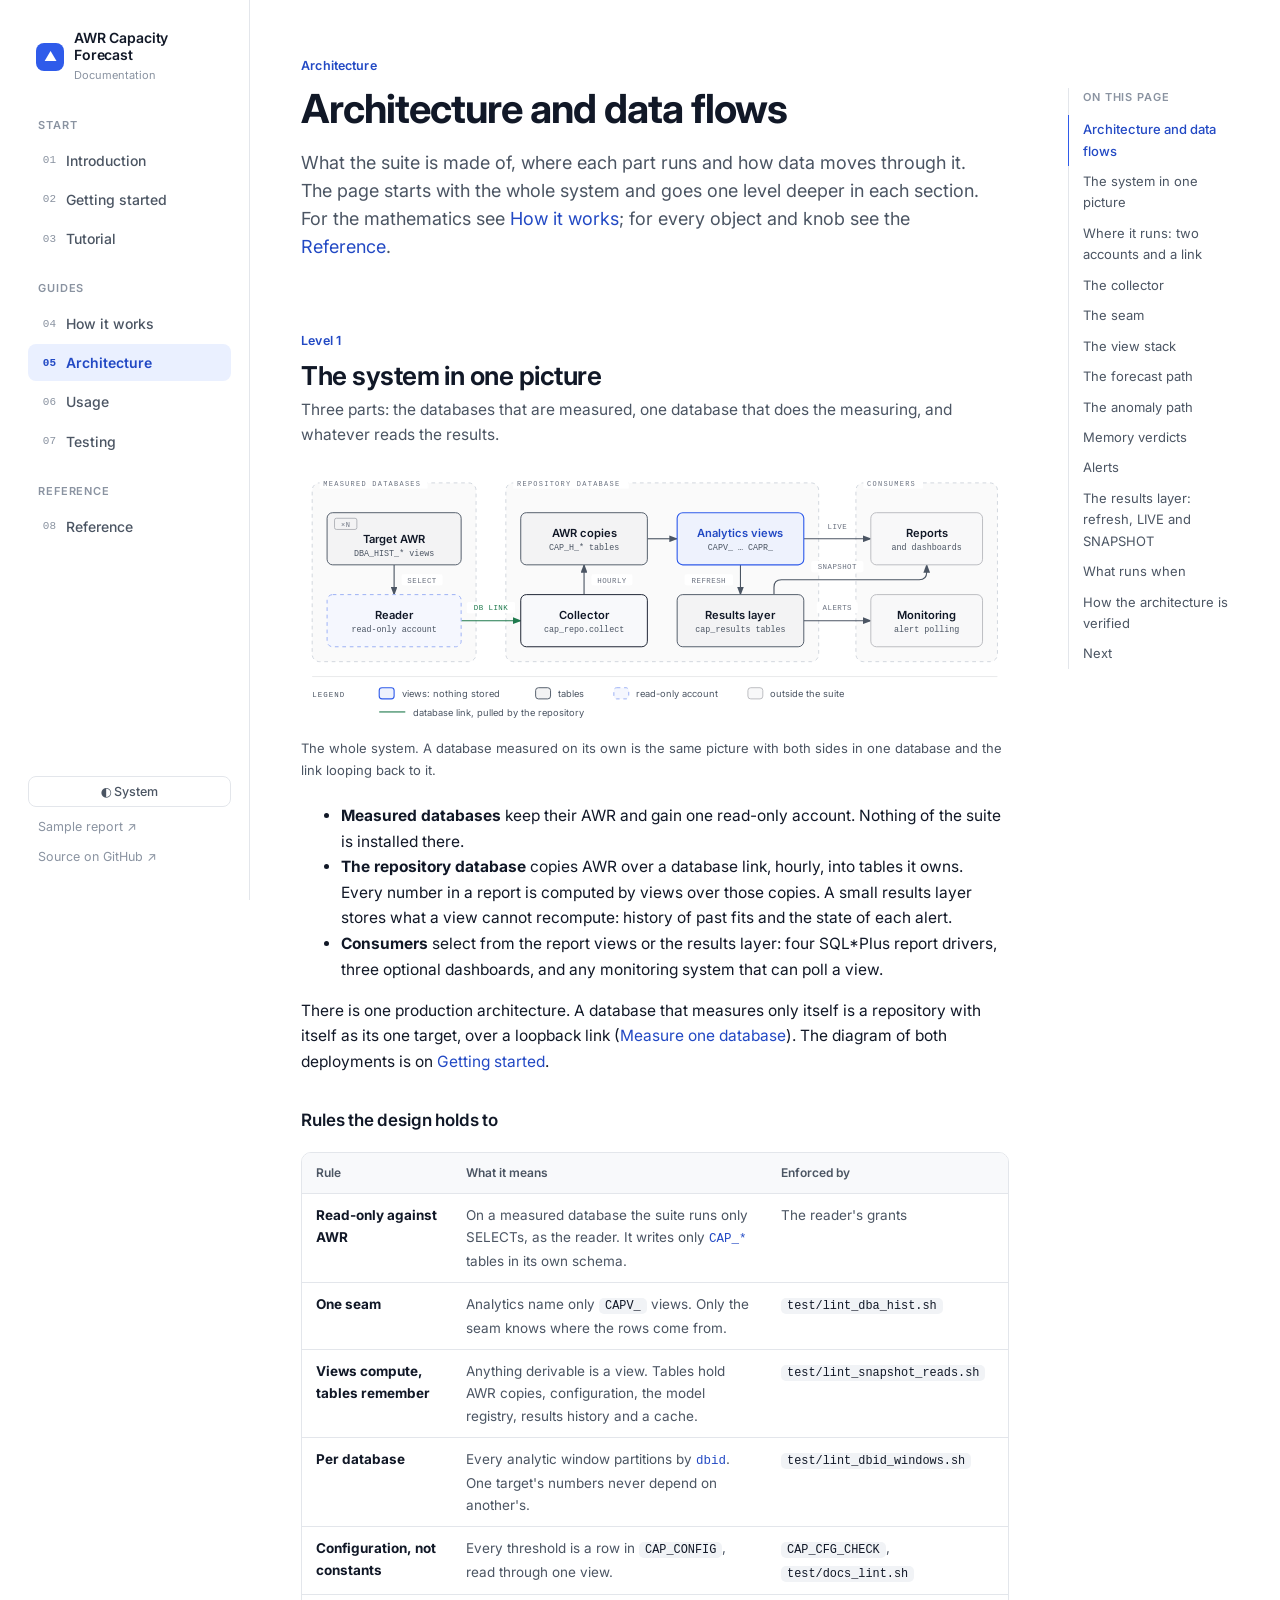
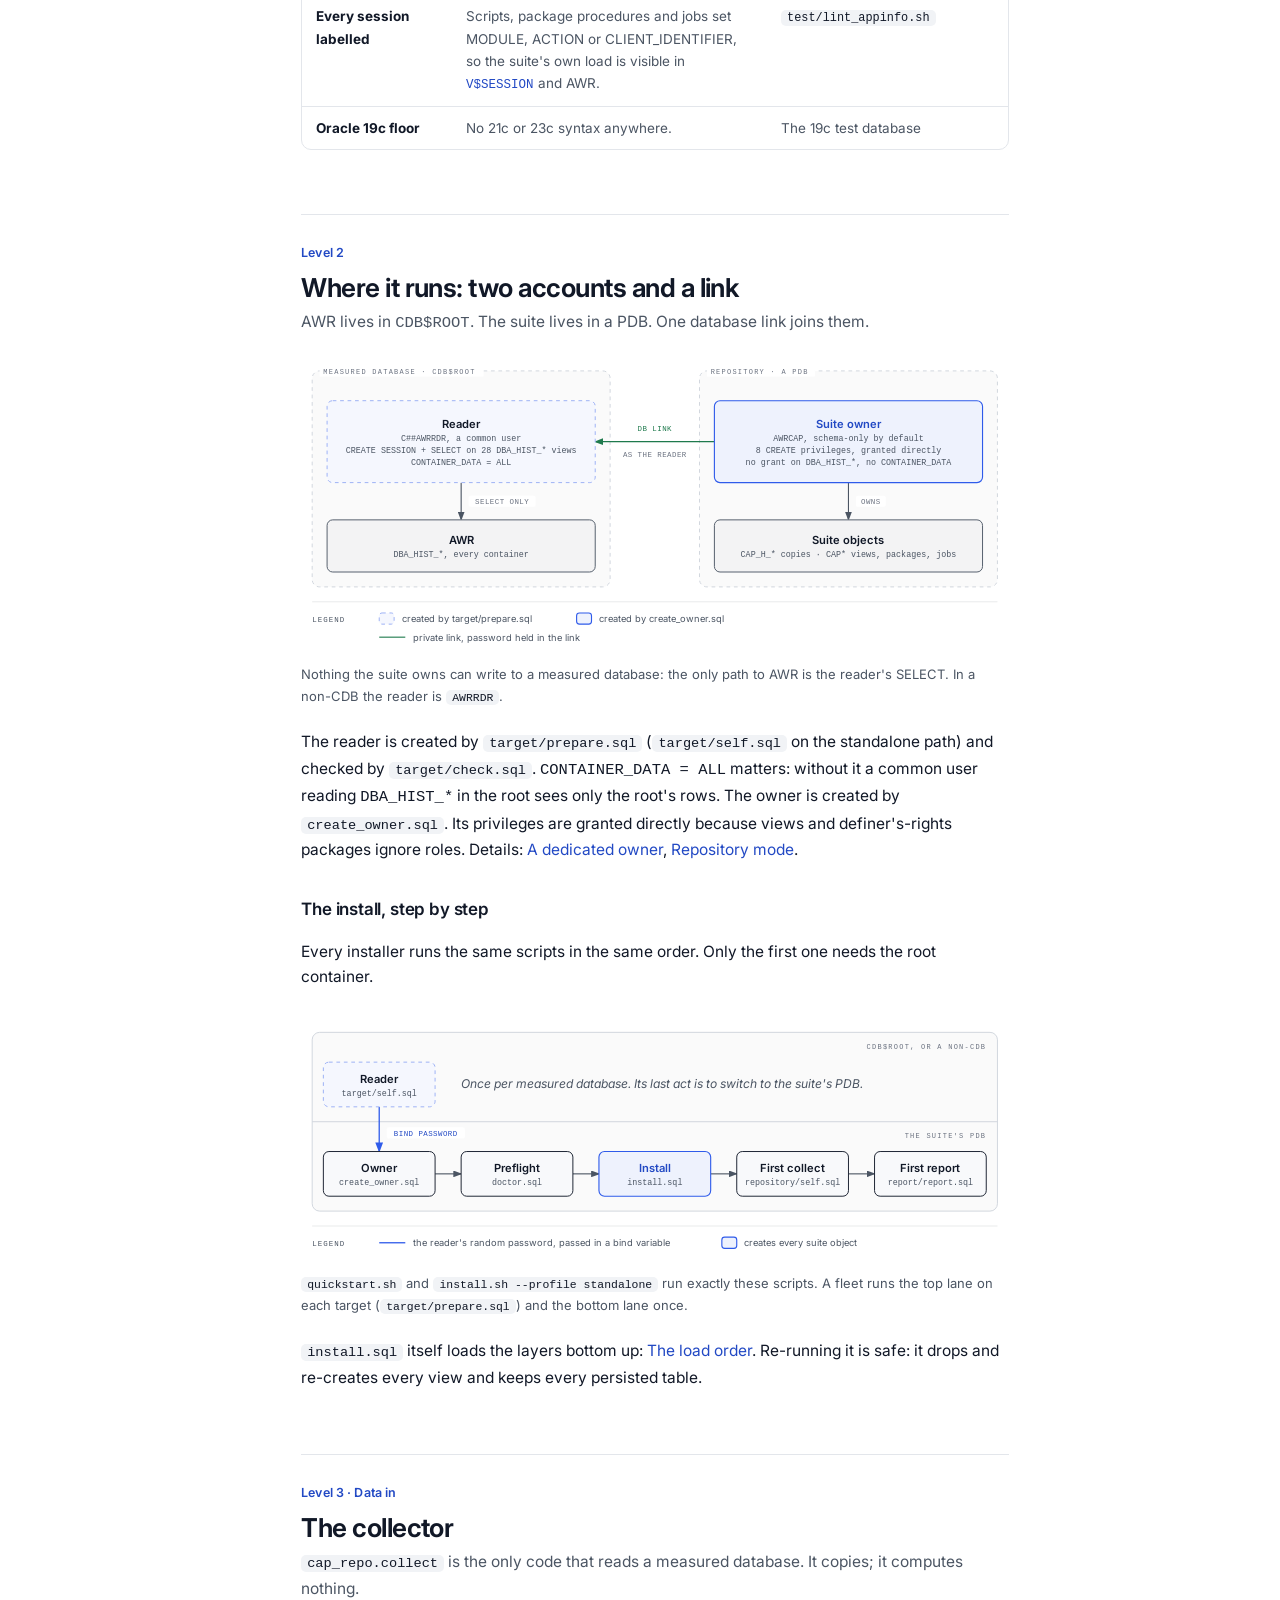
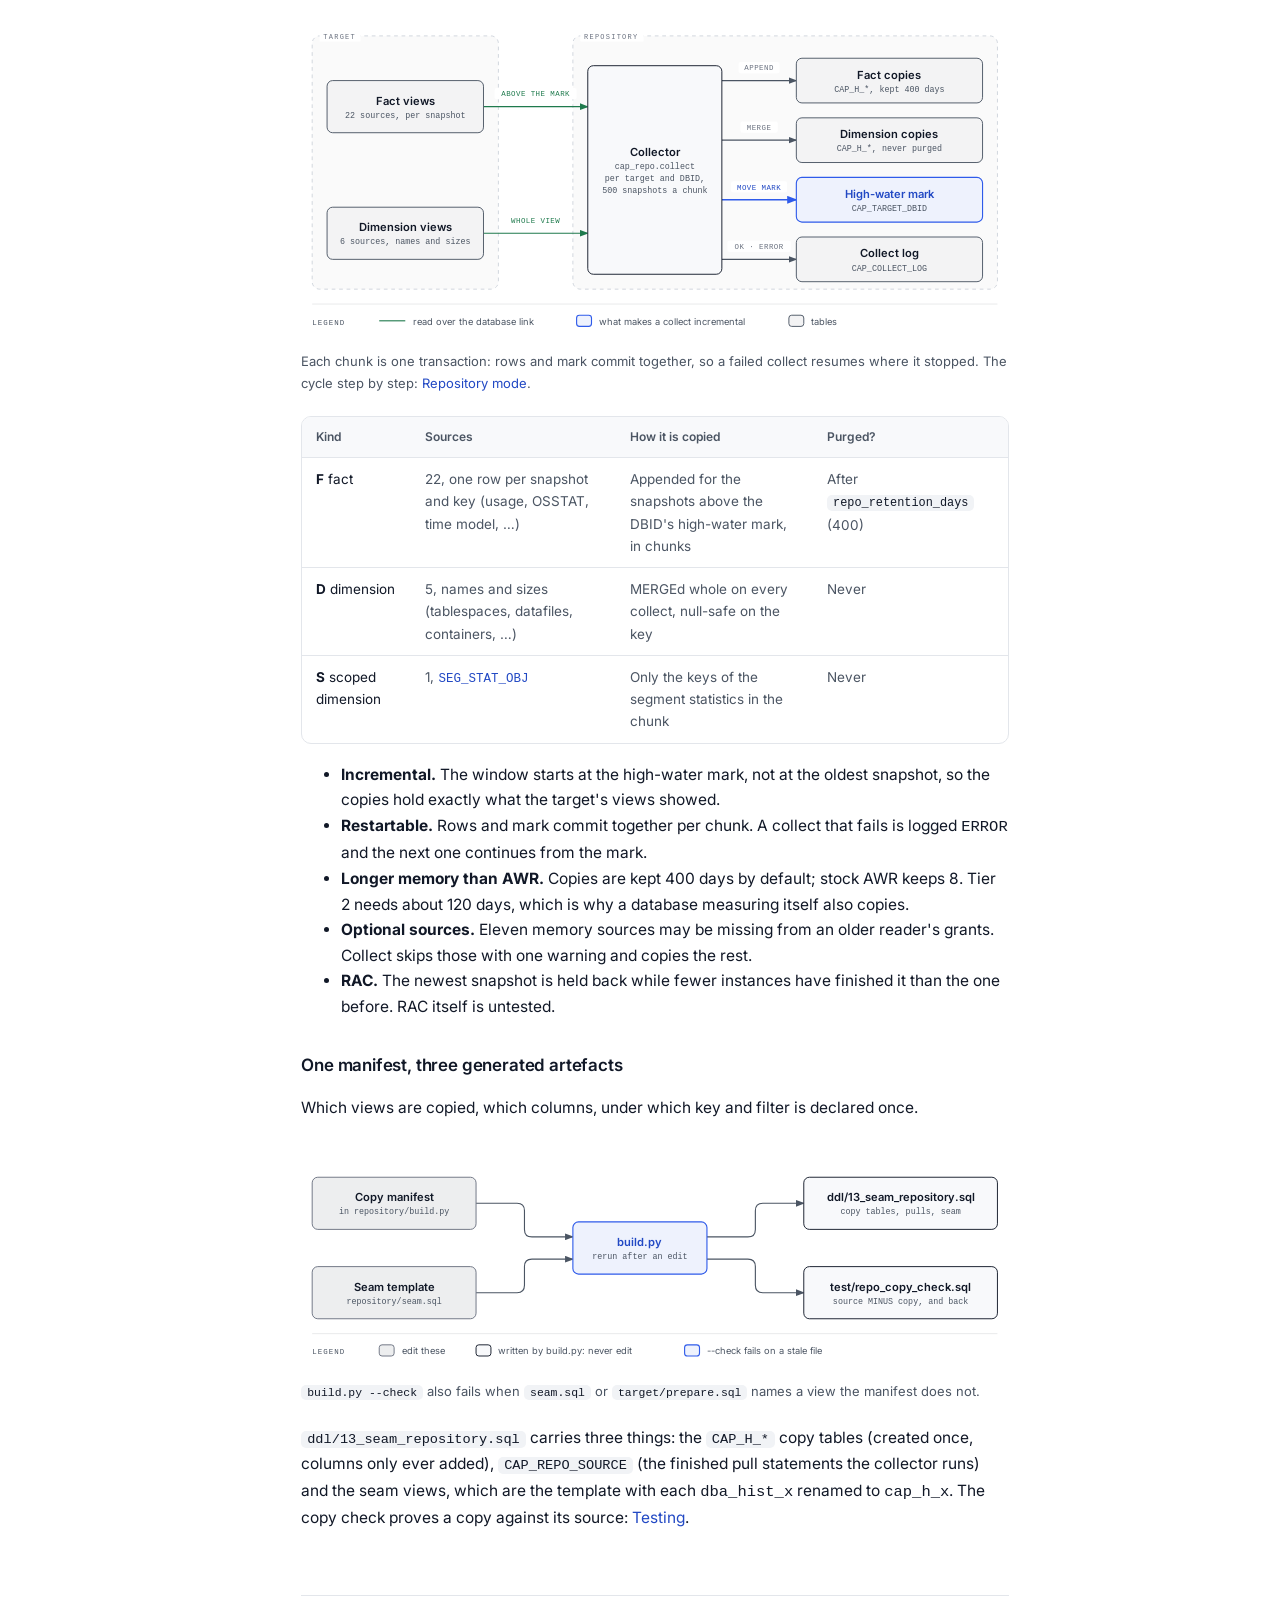
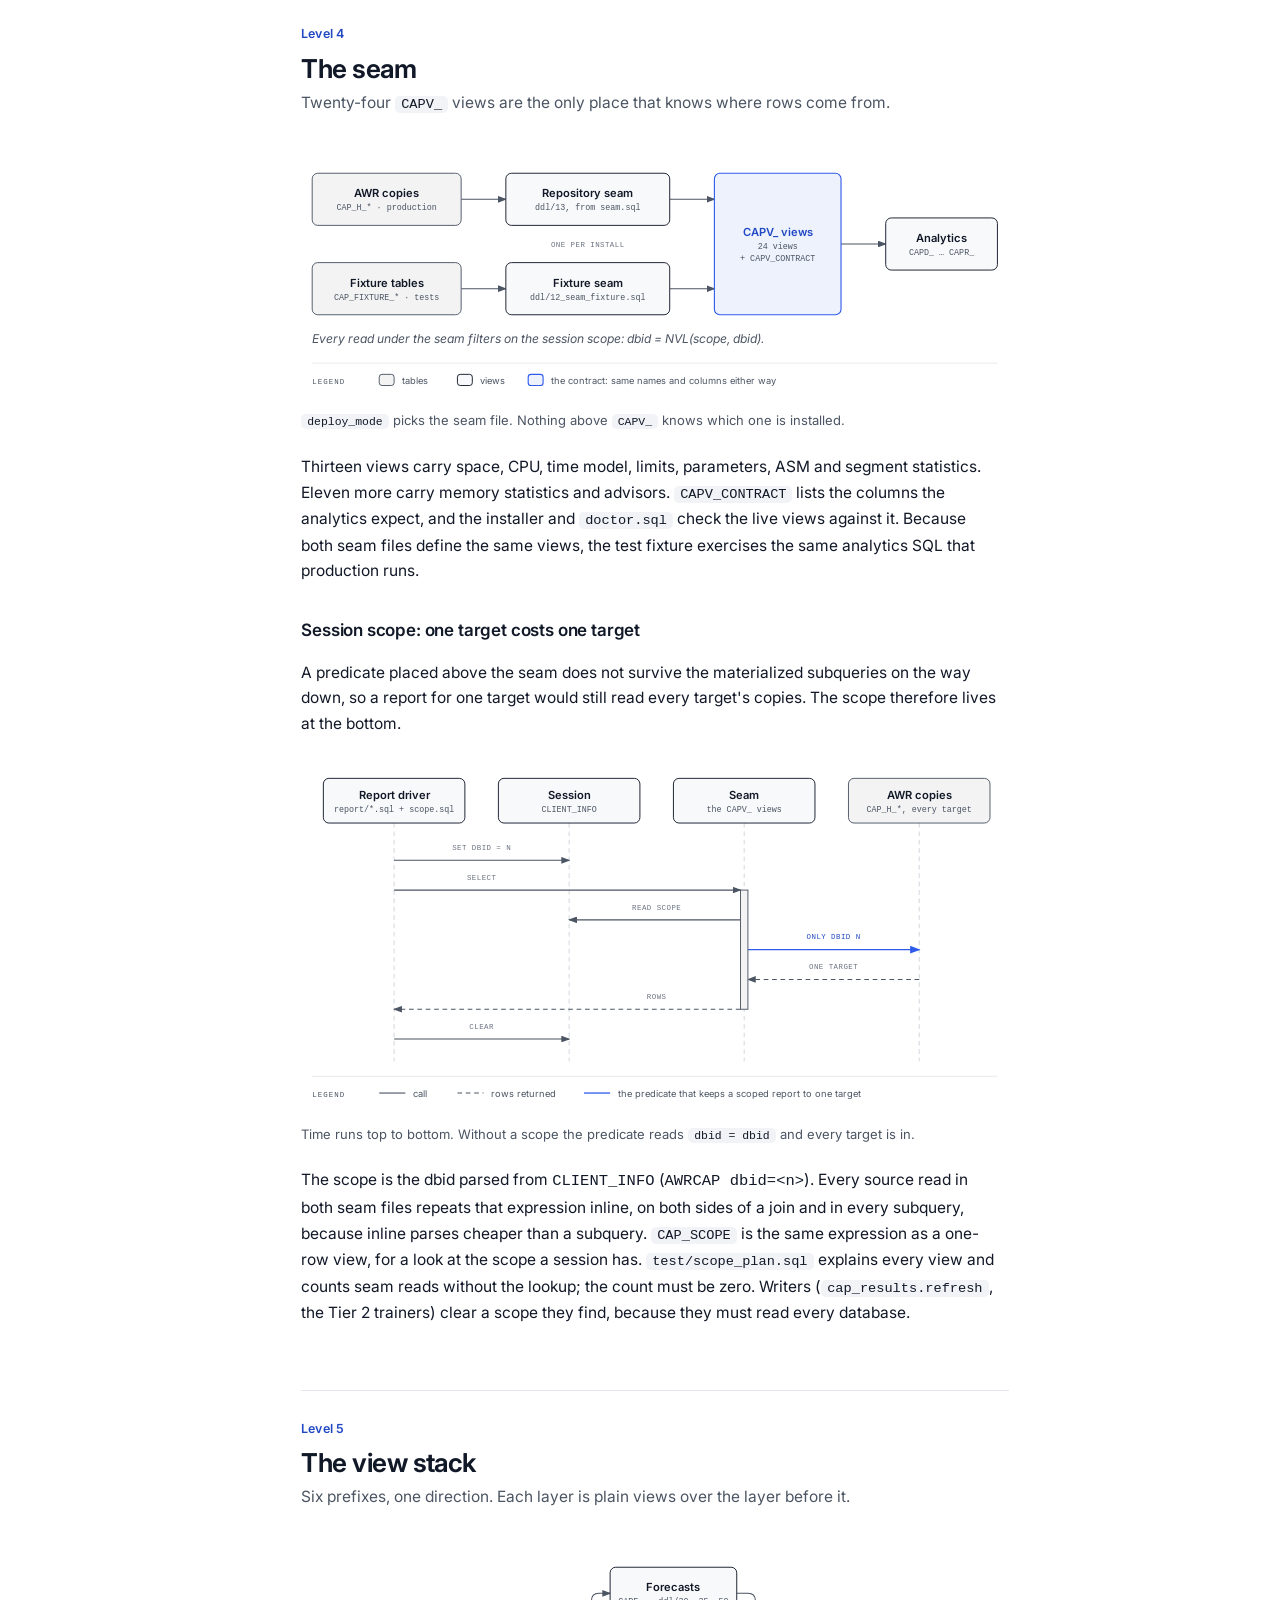
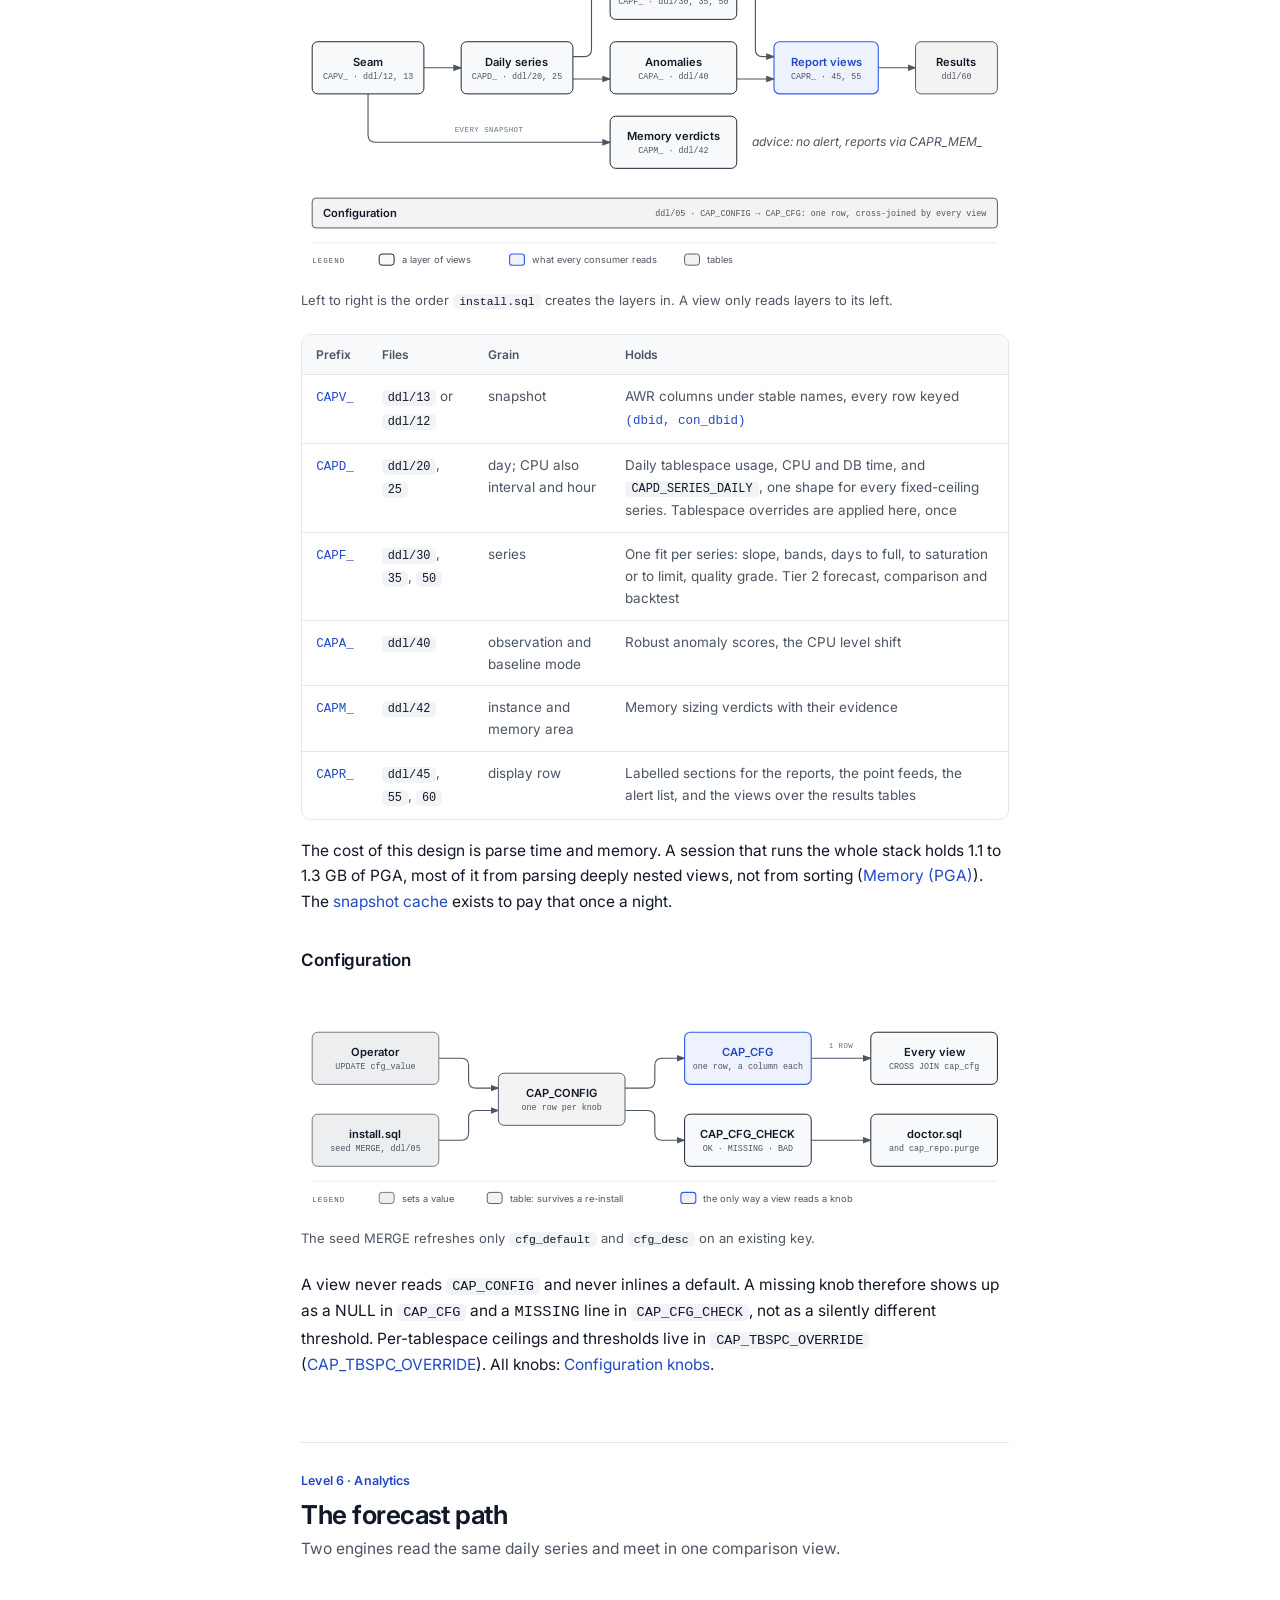
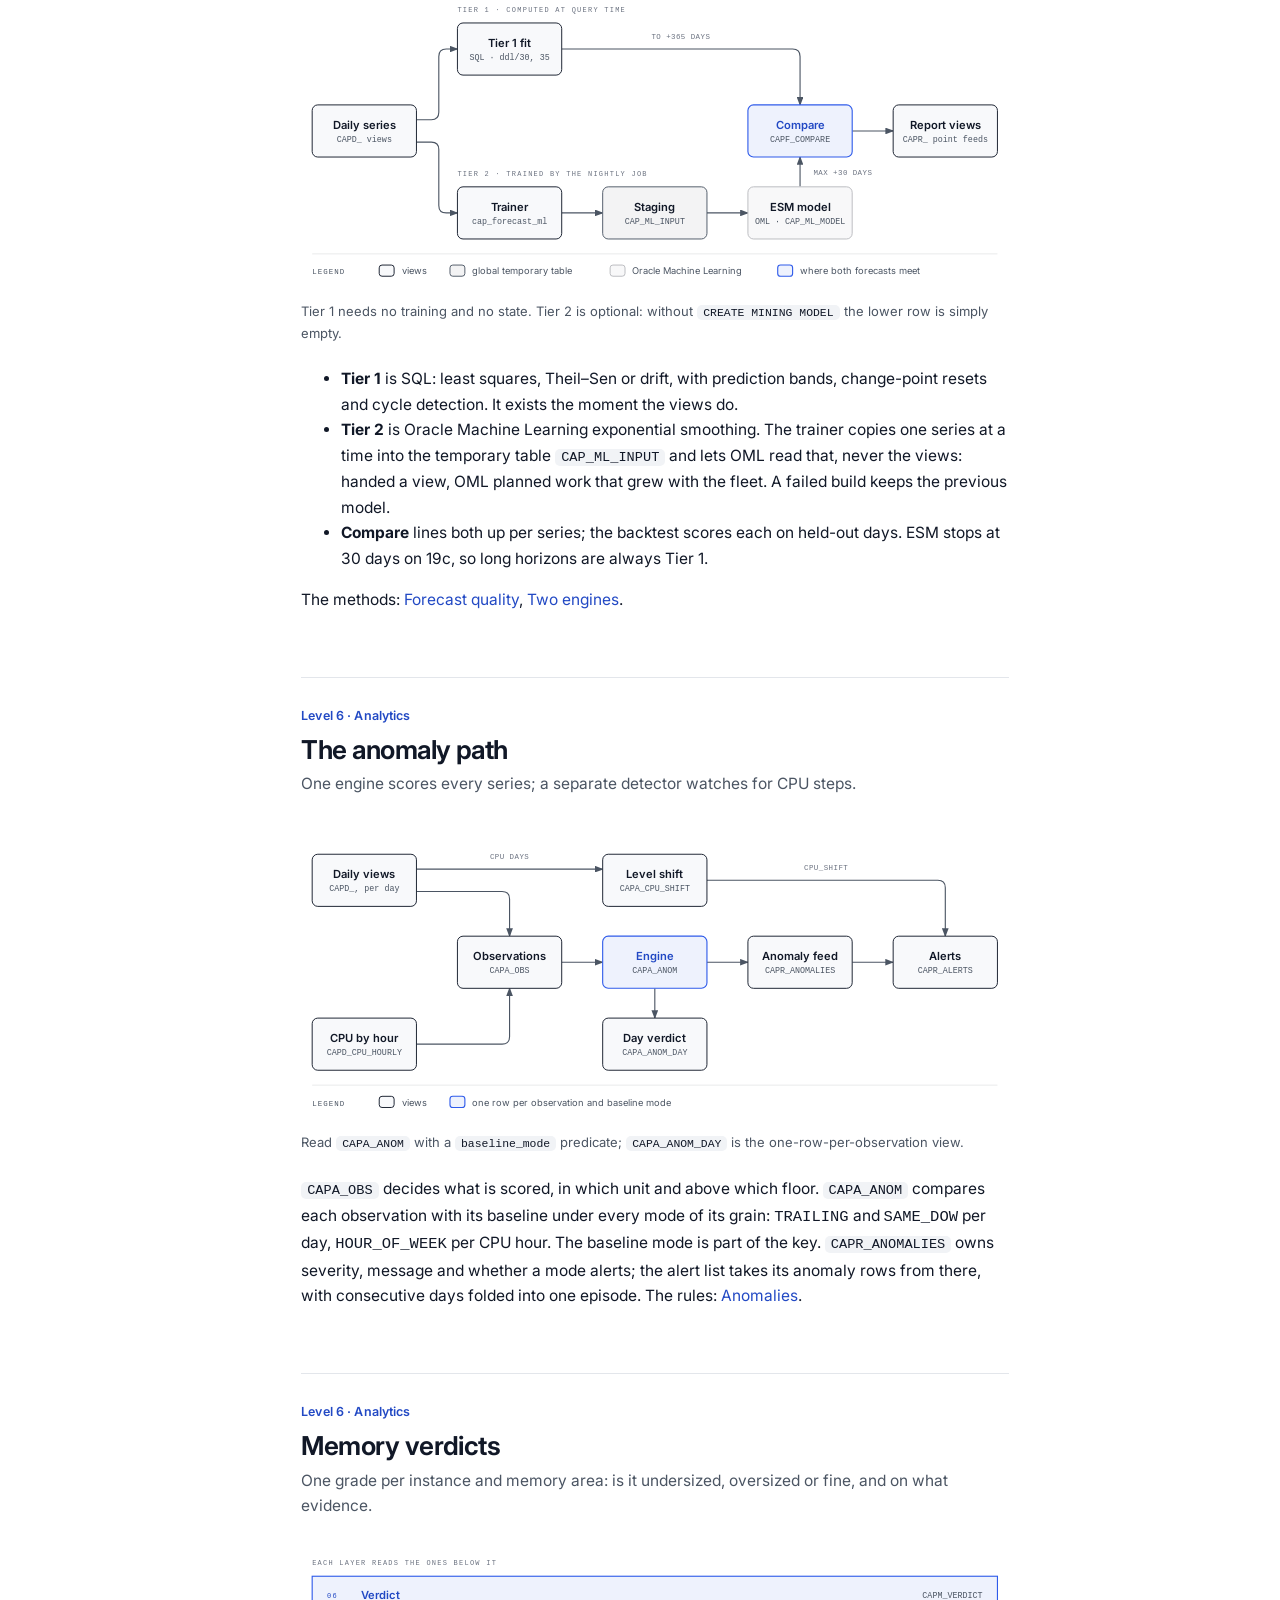
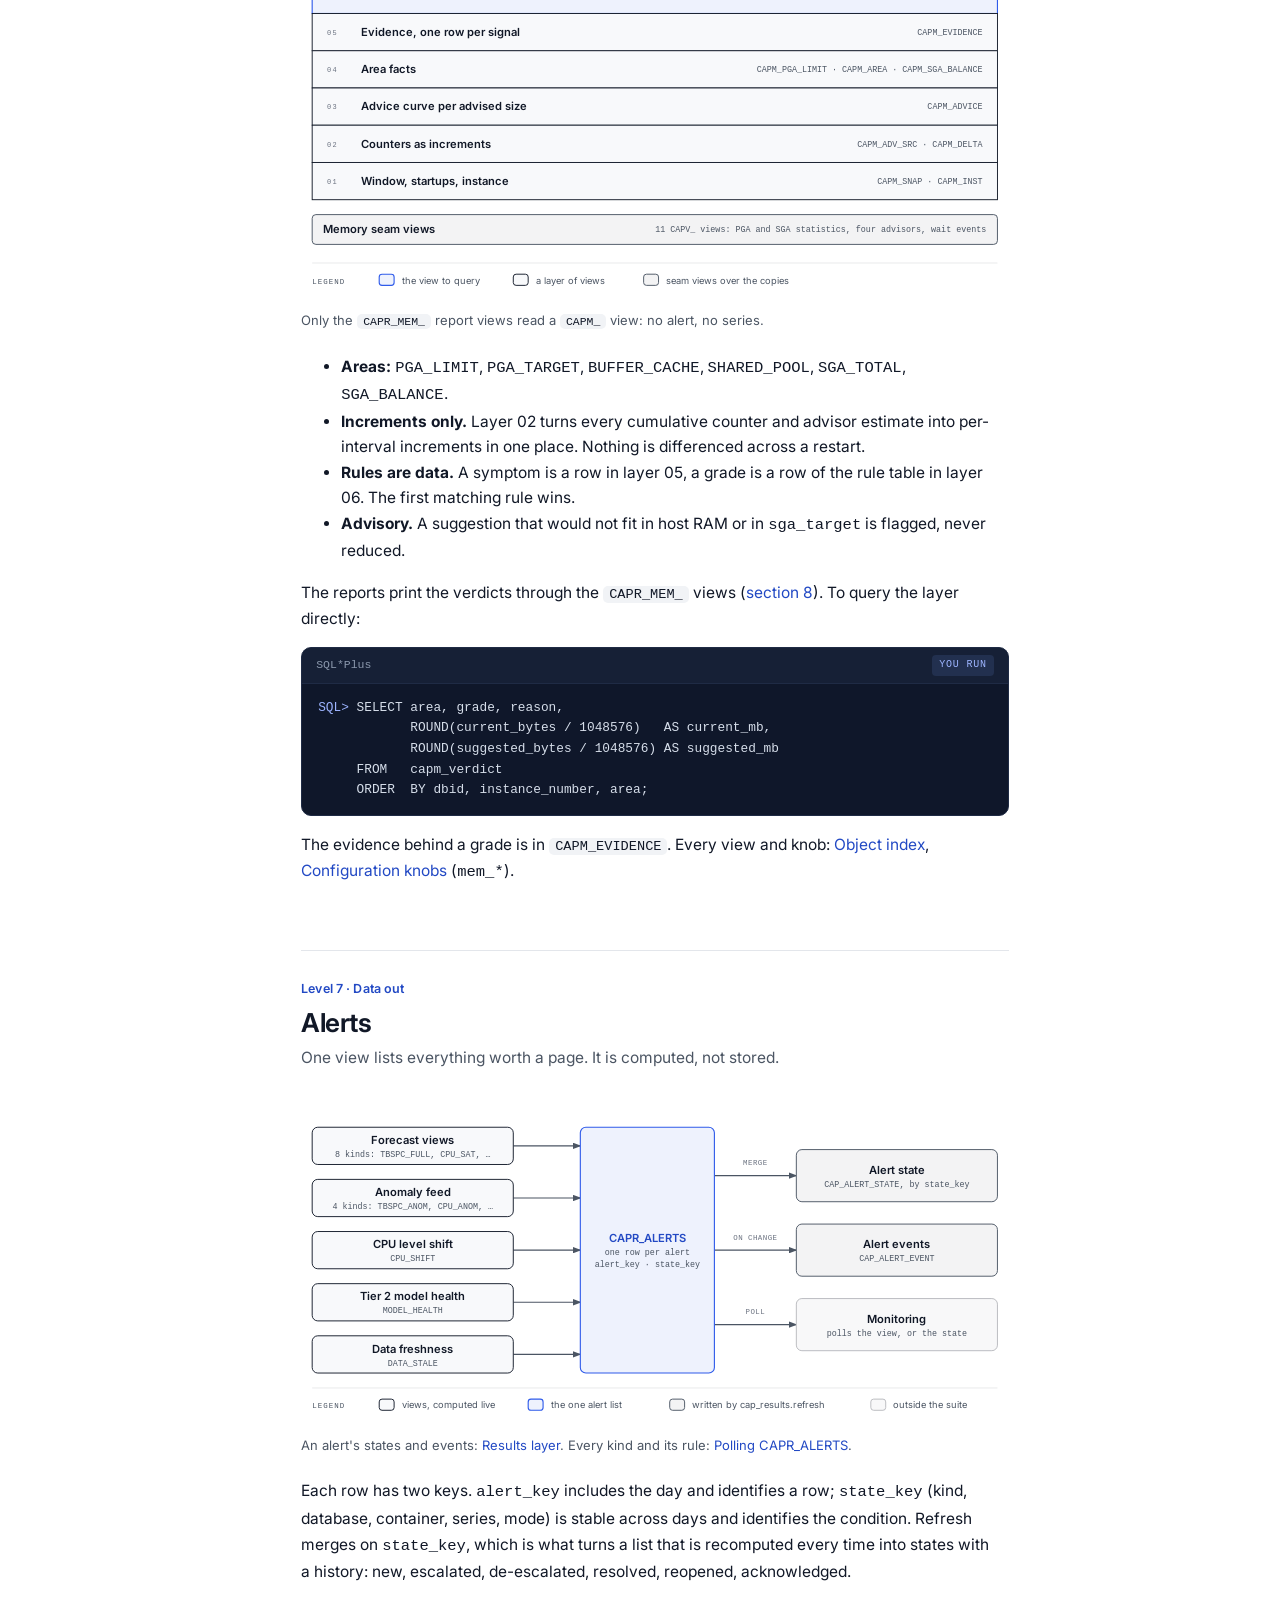
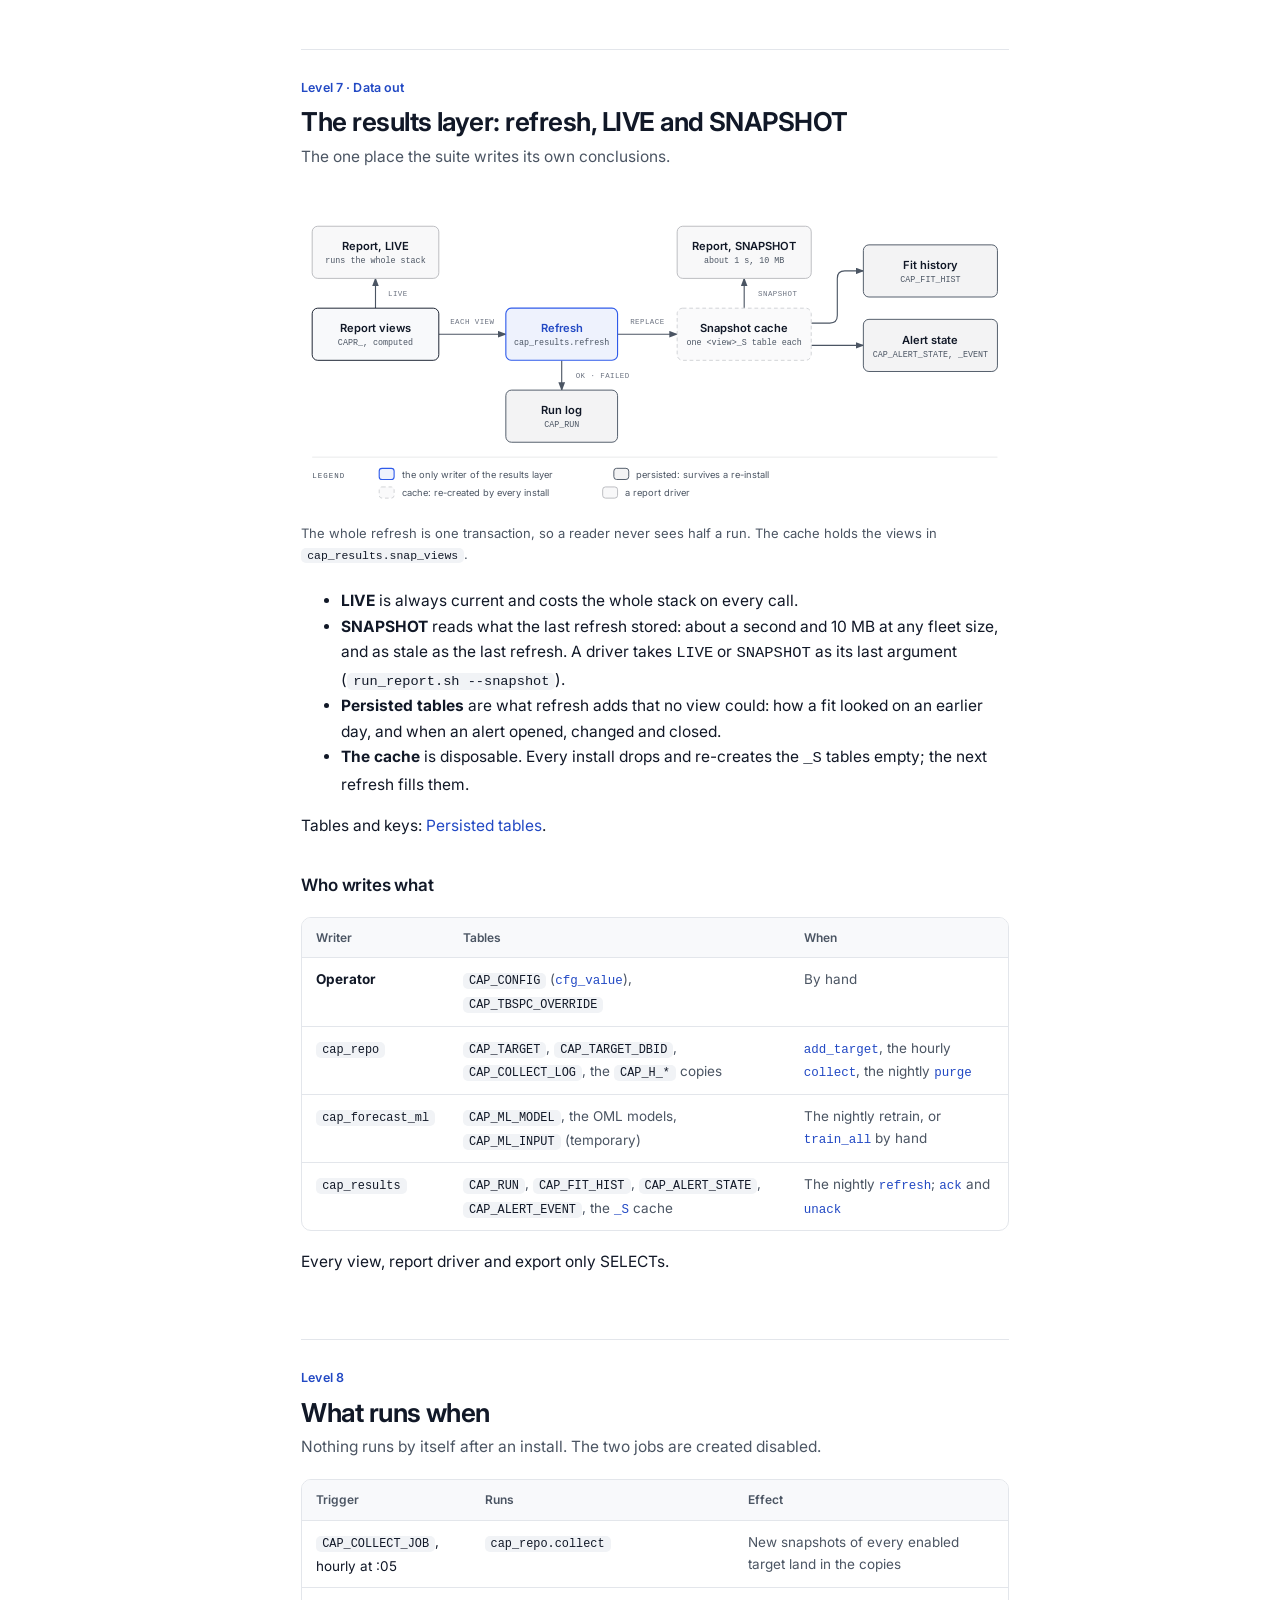
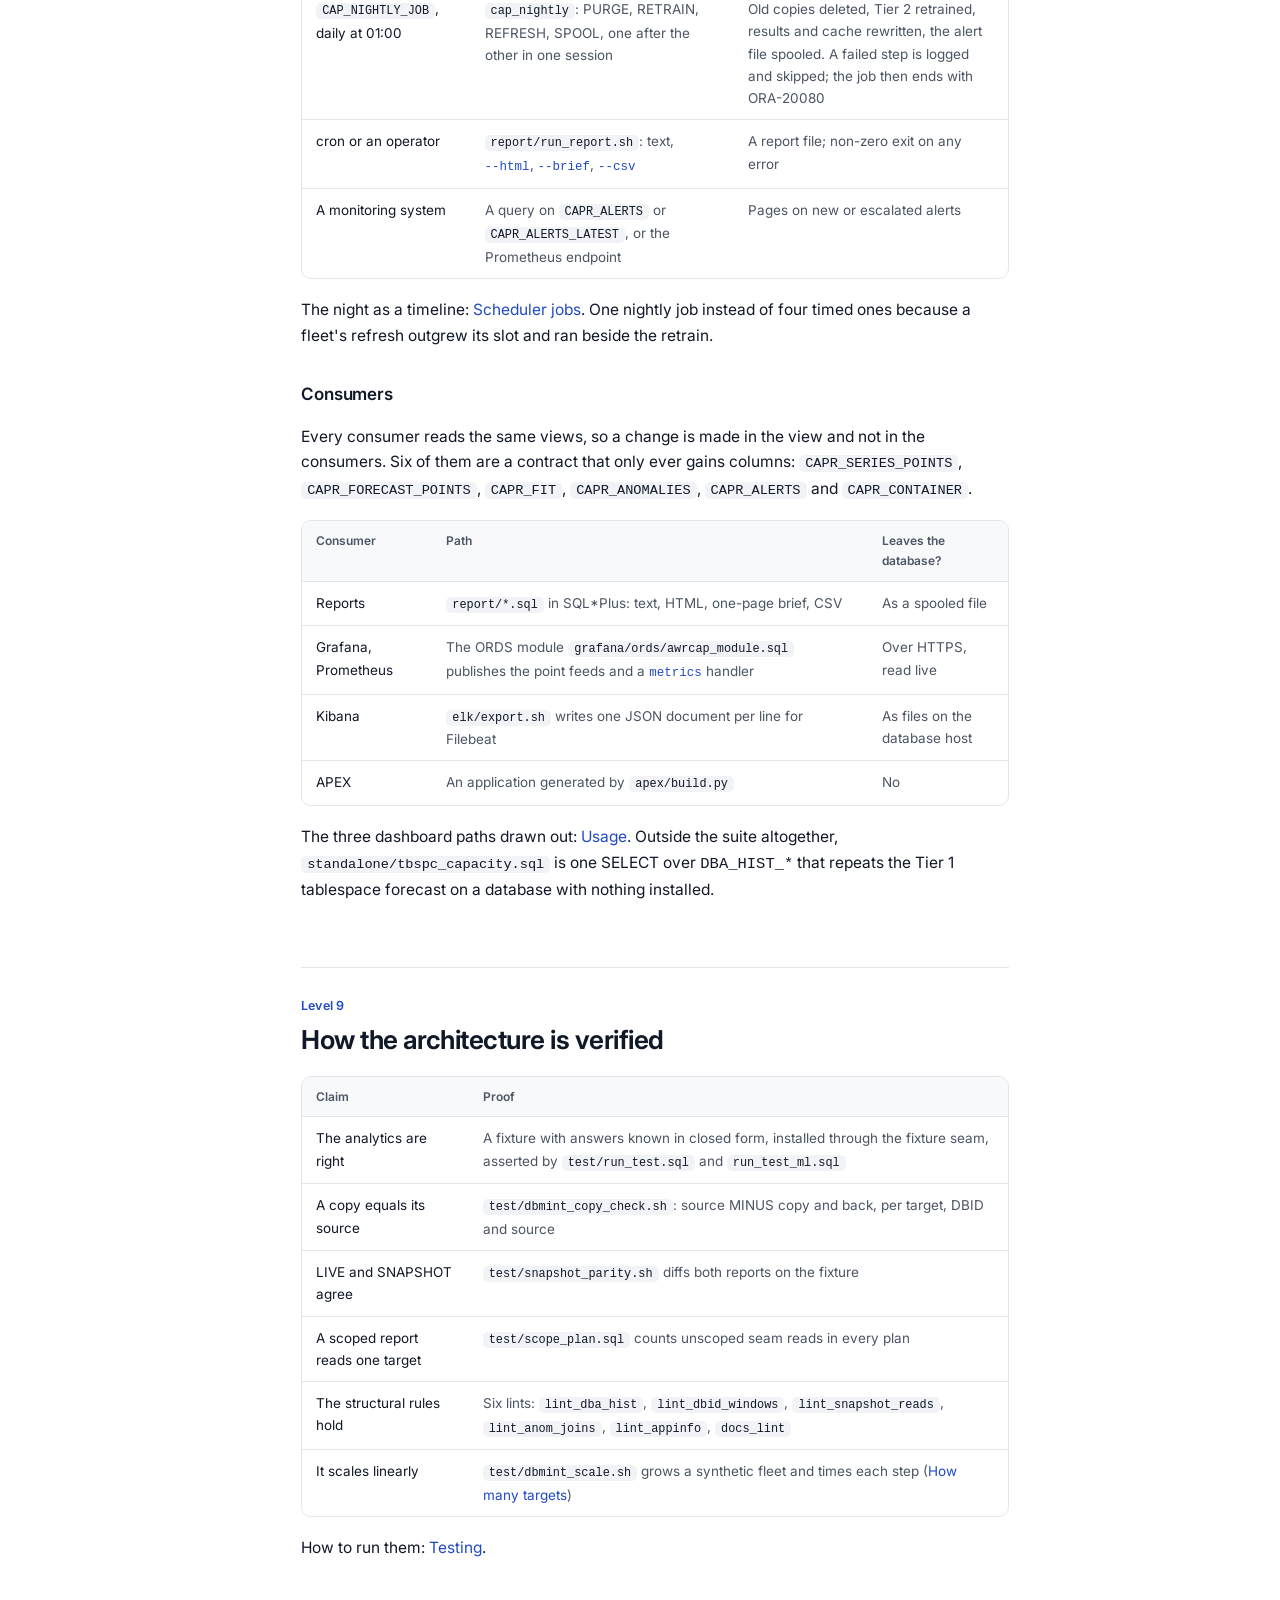
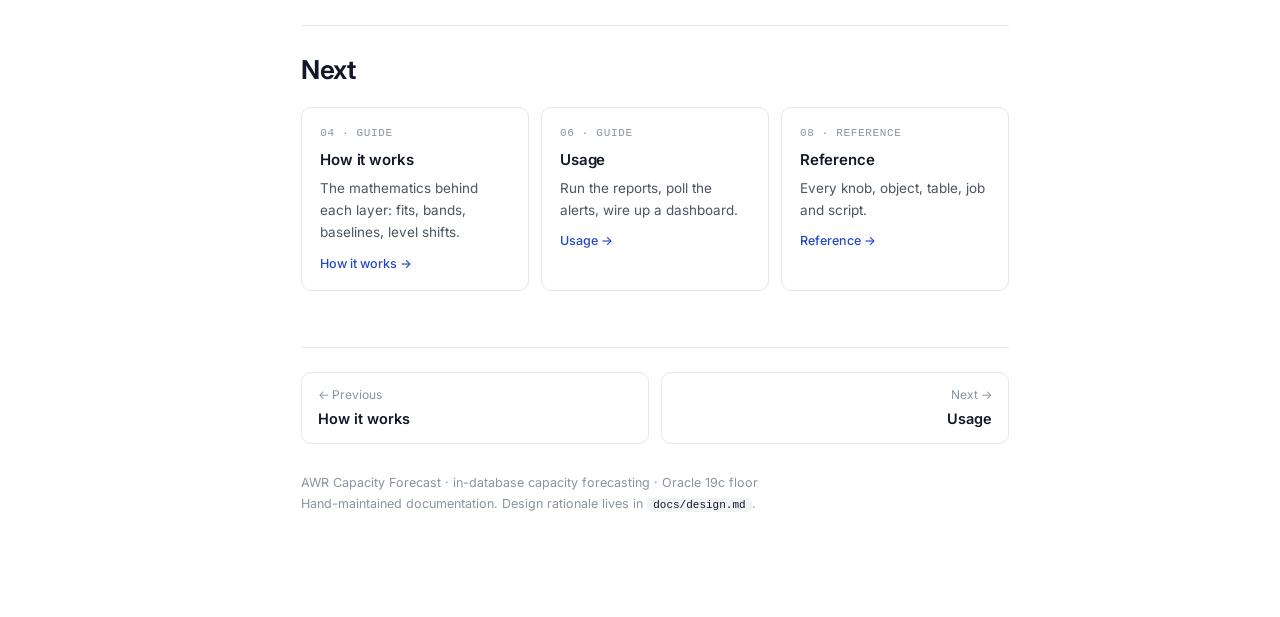
==== docs/architecture.html @ 23dfa54a "Merge origin/main (architecture docs) into the M26.4 branch Six documentation conflicts, resolved to" ====
<!DOCTYPE html>
<html lang="en">
<head>
<meta charset="utf-8">
<meta name="viewport" content="width=device-width, initial-scale=1">
<meta name="color-scheme" content="light dark">
<title>Architecture — AWR Capacity Forecast</title>
<meta name="description" content="The architecture and data flows of AWR Capacity Forecast, from the whole system down to each layer: collector, seam, view stack, forecasts, anomalies, memory verdicts, alerts and the results layer.">
<link rel="icon" href="data:image/svg+xml,<svg xmlns='http://www.w3.org/2000/svg' viewBox='0 0 32 32'><rect width='32' height='32' rx='7' fill='%23b06a0d'/><path d='M16 8L24 23L8 23Z' fill='%23fff'/></svg>">
<link rel="preconnect" href="https://fonts.gstatic.com" crossorigin>
<link rel="stylesheet" href="assets/style.css">
<script>
  // No-FOUC: apply the persisted theme before first paint.
  (function(){try{var t=localStorage.getItem("cap-theme");
    if(t){document.documentElement.setAttribute("data-theme",t);
      var m=document.querySelector('meta[name="color-scheme"]');if(m)m.content=t;}}catch(e){}})();
</script>
</head>
<body>
<a class="skip-link visually-hidden" href="#content">Skip to content</a>
<div class="shell">
  <aside class="sidebar">
    <a class="brand" href="index.html">
      <div class="brand__mark" aria-hidden="true">▲</div>
      <div>
        <div class="brand__name">AWR Capacity<br>Forecast</div>
        <div class="brand__sub">Documentation</div>
      </div>
    </a>
    <nav class="nav" aria-label="Documentation pages">
      <div class="nav__group">Start</div>
      <a class="nav-page" href="index.html"><span class="n">01</span> Introduction</a>
      <a class="nav-page" href="start.html"><span class="n">02</span> Getting started</a>
      <a class="nav-page" href="tutorial.html"><span class="n">03</span> Tutorial</a>
      <div class="nav__group">Guides</div>
      <a class="nav-page" href="concepts.html"><span class="n">04</span> How it works</a>
      <a class="nav-page" href="architecture.html"><span class="n">05</span> Architecture</a>
      <a class="nav-page" href="usage.html"><span class="n">06</span> Usage</a>
      <a class="nav-page" href="testing.html"><span class="n">07</span> Testing</a>
      <div class="nav__group">Reference</div>
      <a class="nav-page" href="reference.html"><span class="n">08</span> Reference</a>
    </nav>
    <div class="sidebar__foot">
      <button class="theme-toggle" id="themeBtn" type="button">◐ System</button>
      <a class="sidebar__link" href="demo/cap_report_demo.html" target="_blank" rel="noopener">Sample report ↗</a>
      <a class="sidebar__link" href="https://github.com/davidbudac/awr-capacity-forecast">Source on GitHub ↗</a>
    </div>
  </aside>

  <main class="main" id="content" tabindex="-1">
    <div class="wrap">

      <!-- ===================== HERO ===================== -->
      <section class="hero" id="architecture">
        <span class="eyebrow">Architecture</span>
        <h1>Architecture and data flows</h1>
        <p class="lead">What the suite is made of, where each part runs and how data moves through
          it. The page starts with the whole system and goes one level deeper in each section.
          For the mathematics see <a href="concepts.html">How it works</a>; for every object and
          knob see the <a href="reference.html">Reference</a>.</p>
      </section>

      <!-- ===================== OVERVIEW ===================== -->
      <div class="section-head" id="overview">
        <span class="eyebrow">Level 1</span>
        <h2>The system in one picture</h2>
        <p>Three parts: the databases that are measured, one database that does the measuring,
          and whatever reads the results.</p>
      </div>

<figure class="dd-fig">
<div class="dd-scroll">
<svg class="dd" viewBox="0 0 760 284" role="img" aria-labelledby="dd-arch-context-title dd-arch-context-desc">
<title id="dd-arch-context-title">The system in one picture</title>
<desc id="dd-arch-context-desc">Each measured database keeps its AWR and a read-only reader account; the repository database pulls AWR over a database link every hour into its own copies, computes everything as views over them, stores results and alert state, and serves reports, dashboards and monitoring.</desc>
<defs><marker id="dd-arch-context-mk" markerWidth="8" markerHeight="6" refX="7" refY="3" orient="auto"><polygon class="mk" points="0 0, 8 3, 0 6"/></marker>
<marker id="dd-arch-context-mk-link" markerWidth="8" markerHeight="6" refX="7" refY="3" orient="auto"><polygon class="mk-link" points="0 0, 8 3, 0 6"/></marker>
</defs>
<rect class="paper" width="760" height="284"/>
<rect class="zone" x="12" y="16" width="176" height="192" rx="8"/>
<rect class="paper" x="20" y="12" width="116" height="10"/>
<text class="eb" x="24" y="19">MEASURED DATABASES</text>
<rect class="zone" x="220" y="16" width="336" height="192" rx="8"/>
<rect class="paper" x="228" y="12" width="124" height="10"/>
<text class="eb" x="232" y="19">REPOSITORY DATABASE</text>
<rect class="zone" x="596" y="16" width="152" height="192" rx="8"/>
<rect class="paper" x="604" y="12" width="64" height="10"/>
<text class="eb" x="608" y="19">CONSUMERS</text>
<path class="e" d="M100 104 L100 136" marker-end="url(#dd-arch-context-mk)"/>
<path class="e-link" d="M172 164 L236 164" marker-end="url(#dd-arch-context-mk-link)"/>
<path class="e" d="M304 136 L304 104" marker-end="url(#dd-arch-context-mk)"/>
<path class="e" d="M372 76 L404 76" marker-end="url(#dd-arch-context-mk)"/>
<path class="e" d="M472 104 L472 136" marker-end="url(#dd-arch-context-mk)"/>
<path class="e" d="M540 76 L612 76" marker-end="url(#dd-arch-context-mk)"/>
<path class="e" d="M540 164 L612 164" marker-end="url(#dd-arch-context-mk)"/>
<path class="e" d="M508 136 L508 128 Q508 120 516 120 L664 120 Q672 120 672 112 L672 104" marker-end="url(#dd-arch-context-mk)"/>
<rect class="paper" x="108" y="114" width="44" height="12" rx="2"/>
<text class="al" x="130" y="123" text-anchor="middle">SELECT</text>
<rect class="paper" x="178" y="144" width="52" height="12" rx="2"/>
<text class="al-link" x="204" y="153" text-anchor="middle">DB LINK</text>
<rect class="paper" x="312" y="114" width="44" height="12" rx="2"/>
<text class="al" x="334" y="123" text-anchor="middle">HOURLY</text>
<rect class="paper" x="412" y="114" width="52" height="12" rx="2"/>
<text class="al" x="438" y="123" text-anchor="middle">REFRESH</text>
<rect class="paper" x="560" y="56" width="32" height="12" rx="2"/>
<text class="al" x="576" y="65" text-anchor="middle">LIVE</text>
<rect class="paper" x="554" y="144" width="44" height="12" rx="2"/>
<text class="al" x="576" y="153" text-anchor="middle">ALERTS</text>
<rect class="paper" x="548" y="100" width="56" height="12" rx="2"/>
<text class="al" x="576" y="109" text-anchor="middle">SNAPSHOT</text>
<rect class="paper" x="28" y="48" width="144" height="56" rx="6"/>
<rect class="n-store" x="28" y="48" width="144" height="56" rx="6"/>
<rect class="tag" x="36" y="54" width="24" height="12" rx="2"/>
<text class="eb" x="48" y="63" text-anchor="middle" style="letter-spacing:.08em">×N</text>
<text class="nm" x="100" y="81" text-anchor="middle">Target AWR</text>
<text class="sub" x="100" y="95" text-anchor="middle">DBA_HIST_* views</text>
<rect class="paper" x="28" y="136" width="144" height="56" rx="6"/>
<rect class="n-sec" x="28" y="136" width="144" height="56" rx="6"/>
<text class="nm" x="100" y="162" text-anchor="middle">Reader</text>
<text class="sub" x="100" y="176" text-anchor="middle">read-only account</text>
<rect class="paper" x="236" y="48" width="136" height="56" rx="6"/>
<rect class="n-store" x="236" y="48" width="136" height="56" rx="6"/>
<text class="nm" x="304" y="74" text-anchor="middle">AWR copies</text>
<text class="sub" x="304" y="88" text-anchor="middle">CAP_H_* tables</text>
<rect class="paper" x="236" y="136" width="136" height="56" rx="6"/>
<rect class="n" x="236" y="136" width="136" height="56" rx="6"/>
<text class="nm" x="304" y="162" text-anchor="middle">Collector</text>
<text class="sub" x="304" y="176" text-anchor="middle">cap_repo.collect</text>
<rect class="paper" x="404" y="48" width="136" height="56" rx="6"/>
<rect class="n-focal" x="404" y="48" width="136" height="56" rx="6"/>
<text class="nm-acc" x="472" y="74" text-anchor="middle">Analytics views</text>
<text class="sub" x="472" y="88" text-anchor="middle">CAPV_ … CAPR_</text>
<rect class="paper" x="404" y="136" width="136" height="56" rx="6"/>
<rect class="n-store" x="404" y="136" width="136" height="56" rx="6"/>
<text class="nm" x="472" y="162" text-anchor="middle">Results layer</text>
<text class="sub" x="472" y="176" text-anchor="middle">cap_results tables</text>
<rect class="paper" x="612" y="48" width="120" height="56" rx="6"/>
<rect class="n-ext" x="612" y="48" width="120" height="56" rx="6"/>
<text class="nm" x="672" y="74" text-anchor="middle">Reports</text>
<text class="sub" x="672" y="88" text-anchor="middle">and dashboards</text>
<rect class="paper" x="612" y="136" width="120" height="56" rx="6"/>
<rect class="n-ext" x="612" y="136" width="120" height="56" rx="6"/>
<text class="nm" x="672" y="162" text-anchor="middle">Monitoring</text>
<text class="sub" x="672" y="176" text-anchor="middle">alert polling</text>
<line class="rule" x1="12" y1="224" x2="748" y2="224"/>
<text class="lg" x="12" y="246">LEGEND</text>
<rect class="n-focal" x="84" y="236" width="16" height="12" rx="3"/>
<text class="lgt" x="108" y="246">views: nothing stored</text>
<rect class="n-store" x="252" y="236" width="16" height="12" rx="3"/>
<text class="lgt" x="276" y="246">tables</text>
<rect class="n-sec" x="336" y="236" width="16" height="12" rx="3"/>
<text class="lgt" x="360" y="246">read-only account</text>
<rect class="n-ext" x="480" y="236" width="16" height="12" rx="3"/>
<text class="lgt" x="504" y="246">outside the suite</text>
<line class="e-link" x1="84" y1="262" x2="112" y2="262"/>
<text class="lgt" x="120" y="266">database link, pulled by the repository</text>
</svg>
</div>
<figcaption>The whole system. A database measured on its own is the same picture with both sides in one database and the link looping back to it.</figcaption>
</figure>

      <ul>
        <li><b>Measured databases</b> keep their AWR and gain one read-only account. Nothing of
          the suite is installed there.</li>
        <li><b>The repository database</b> copies AWR over a database link, hourly, into tables
          it owns. Every number in a report is computed by views over those copies. A small
          results layer stores what a view cannot recompute: history of past fits and the state
          of each alert.</li>
        <li><b>Consumers</b> select from the report views or the results layer: four SQL*Plus
          report drivers, three optional dashboards, and any monitoring system that can poll a
          view.</li>
      </ul>
      <p>There is one production architecture. A database that measures only itself is a
        repository with itself as its one target, over a loopback link
        (<a href="start.html#one">Measure one database</a>). The diagram of both deployments is
        on <a href="start.html">Getting started</a>.</p>

      <h3 id="rules">Rules the design holds to</h3>
      <div class="tablewrap">
        <table>
          <thead><tr><th>Rule</th><th>What it means</th><th>Enforced by</th></tr></thead>
          <tbody>
            <tr><td><b>Read-only against AWR</b></td><td class="def">On a measured database the suite runs only SELECTs, as the reader. It writes only <code>CAP_*</code> tables in its own schema.</td><td class="def">The reader's grants</td></tr>
            <tr><td><b>One seam</b></td><td class="def">Analytics name only <span class="inline">CAPV_</span> views. Only the seam knows where the rows come from.</td><td class="def"><span class="inline">test/lint_dba_hist.sh</span></td></tr>
            <tr><td><b>Views compute, tables remember</b></td><td class="def">Anything derivable is a view. Tables hold AWR copies, configuration, the model registry, results history and a cache.</td><td class="def"><span class="inline">test/lint_snapshot_reads.sh</span></td></tr>
            <tr><td><b>Per database</b></td><td class="def">Every analytic window partitions by <code>dbid</code>. One target's numbers never depend on another's.</td><td class="def"><span class="inline">test/lint_dbid_windows.sh</span></td></tr>
            <tr><td><b>Configuration, not constants</b></td><td class="def">Every threshold is a row in <span class="inline">CAP_CONFIG</span>, read through one view.</td><td class="def"><span class="inline">CAP_CFG_CHECK</span>, <span class="inline">test/docs_lint.sh</span></td></tr>
            <tr><td><b>Every session labelled</b></td><td class="def">Scripts, package procedures and jobs set MODULE, ACTION or CLIENT_IDENTIFIER, so the suite's own load is visible in <code>V$SESSION</code> and AWR.</td><td class="def"><span class="inline">test/lint_appinfo.sh</span></td></tr>
            <tr><td><b>Oracle 19c floor</b></td><td class="def">No 21c or 23c syntax anywhere.</td><td class="def">The 19c test database</td></tr>
          </tbody>
        </table>
      </div>

      <!-- ===================== PLACEMENT ===================== -->
      <div class="section-head" id="placement">
        <span class="eyebrow">Level 2</span>
        <h2>Where it runs: two accounts and a link</h2>
        <p>AWR lives in <code>CDB$ROOT</code>. The suite lives in a PDB. One database link joins
          them.</p>
      </div>

<figure class="dd-fig">
<div class="dd-scroll">
<svg class="dd" viewBox="0 0 760 324" role="img" aria-labelledby="dd-arch-accounts-title dd-arch-accounts-desc">
<title id="dd-arch-accounts-title">Two accounts and one database link</title>
<desc id="dd-arch-accounts-desc">The reader, a common user in the measured database&#x27;s CDB$ROOT, may only connect and select from twenty-eight DBA_HIST views; the suite owner in a PDB holds eight CREATE privileges and no grant on AWR, and reaches AWR only through a private database link that connects as the reader.</desc>
<defs><marker id="dd-arch-accounts-mk" markerWidth="8" markerHeight="6" refX="7" refY="3" orient="auto"><polygon class="mk" points="0 0, 8 3, 0 6"/></marker>
<marker id="dd-arch-accounts-mk-link" markerWidth="8" markerHeight="6" refX="7" refY="3" orient="auto"><polygon class="mk-link" points="0 0, 8 3, 0 6"/></marker>
</defs>
<rect class="paper" width="760" height="324"/>
<rect class="zone" x="12" y="16" width="320" height="232" rx="8"/>
<rect class="paper" x="20" y="12" width="176" height="10"/>
<text class="eb" x="24" y="19">MEASURED DATABASE · CDB$ROOT</text>
<rect class="zone" x="428" y="16" width="320" height="232" rx="8"/>
<rect class="paper" x="436" y="12" width="116" height="10"/>
<text class="eb" x="440" y="19">REPOSITORY · A PDB</text>
<path class="e-link" d="M444 92 L316 92" marker-end="url(#dd-arch-accounts-mk-link)"/>
<path class="e" d="M172 136 L172 176" marker-end="url(#dd-arch-accounts-mk)"/>
<path class="e" d="M588 136 L588 176" marker-end="url(#dd-arch-accounts-mk)"/>
<rect class="paper" x="354" y="72" width="52" height="12" rx="2"/>
<text class="al-link" x="380" y="81" text-anchor="middle">DB LINK</text>
<rect class="paper" x="338" y="100" width="84" height="12" rx="2"/>
<text class="al" x="380" y="109" text-anchor="middle">AS THE READER</text>
<rect class="paper" x="180" y="150" width="72" height="12" rx="2"/>
<text class="al" x="216" y="159" text-anchor="middle">SELECT ONLY</text>
<rect class="paper" x="596" y="150" width="32" height="12" rx="2"/>
<text class="al" x="612" y="159" text-anchor="middle">OWNS</text>
<rect class="paper" x="28" y="48" width="288" height="88" rx="6"/>
<rect class="n-sec" x="28" y="48" width="288" height="88" rx="6"/>
<text class="nm" x="172" y="77" text-anchor="middle">Reader</text>
<text class="sub" x="172" y="91" text-anchor="middle">C##AWRRDR, a common user</text>
<text class="sub" x="172" y="104" text-anchor="middle">CREATE SESSION + SELECT on 28 DBA_HIST_* views</text>
<text class="sub" x="172" y="117" text-anchor="middle">CONTAINER_DATA = ALL</text>
<rect class="paper" x="28" y="176" width="288" height="56" rx="6"/>
<rect class="n-store" x="28" y="176" width="288" height="56" rx="6"/>
<text class="nm" x="172" y="202" text-anchor="middle">AWR</text>
<text class="sub" x="172" y="216" text-anchor="middle">DBA_HIST_*, every container</text>
<rect class="paper" x="444" y="48" width="288" height="88" rx="6"/>
<rect class="n-focal" x="444" y="48" width="288" height="88" rx="6"/>
<text class="nm-acc" x="588" y="77" text-anchor="middle">Suite owner</text>
<text class="sub" x="588" y="91" text-anchor="middle">AWRCAP, schema-only by default</text>
<text class="sub" x="588" y="104" text-anchor="middle">8 CREATE privileges, granted directly</text>
<text class="sub" x="588" y="117" text-anchor="middle">no grant on DBA_HIST_*, no CONTAINER_DATA</text>
<rect class="paper" x="444" y="176" width="288" height="56" rx="6"/>
<rect class="n-store" x="444" y="176" width="288" height="56" rx="6"/>
<text class="nm" x="588" y="202" text-anchor="middle">Suite objects</text>
<text class="sub" x="588" y="216" text-anchor="middle">CAP_H_* copies · CAP* views, packages, jobs</text>
<line class="rule" x1="12" y1="264" x2="748" y2="264"/>
<text class="lg" x="12" y="286">LEGEND</text>
<rect class="n-sec" x="84" y="276" width="16" height="12" rx="3"/>
<text class="lgt" x="108" y="286">created by target/prepare.sql</text>
<rect class="n-focal" x="296" y="276" width="16" height="12" rx="3"/>
<text class="lgt" x="320" y="286">created by create_owner.sql</text>
<line class="e-link" x1="84" y1="302" x2="112" y2="302"/>
<text class="lgt" x="120" y="306">private link, password held in the link</text>
</svg>
</div>
<figcaption>Nothing the suite owns can write to a measured database: the only path to AWR is the reader's SELECT. In a non-CDB the reader is <span class="inline">AWRRDR</span>.</figcaption>
</figure>

      <p>The reader is created by <span class="inline">target/prepare.sql</span>
        (<span class="inline">target/self.sql</span> on the standalone path) and checked by
        <span class="inline">target/check.sql</span>. <code>CONTAINER_DATA = ALL</code> matters:
        without it a common user reading <code>DBA_HIST_*</code> in the root sees only the root's
        rows. The owner is created by <span class="inline">create_owner.sql</span>. Its privileges
        are granted directly because views and definer's-rights packages ignore roles. Details:
        <a href="reference.html#owner">A dedicated owner</a>,
        <a href="reference.html#repository">Repository mode</a>.</p>

      <h3 id="install-flow">The install, step by step</h3>
      <p>Every installer runs the same scripts in the same order. Only the first one needs the
        root container.</p>

<figure class="dd-fig">
<div class="dd-scroll">
<svg class="dd" viewBox="0 0 760 276" role="img" aria-labelledby="dd-arch-install-title dd-arch-install-desc">
<title id="dd-arch-install-title">The install, step by step</title>
<desc id="dd-arch-install-desc">target/self.sql runs as SYSDBA in CDB$ROOT, creates the reader and ends in the suite&#x27;s PDB; there create_owner.sql, doctor.sql, install.sql, repository/self.sql and report/report.sql run in turn: owner, preflight, install, first collect, first report.</desc>
<defs><marker id="dd-arch-install-mk" markerWidth="8" markerHeight="6" refX="7" refY="3" orient="auto"><polygon class="mk" points="0 0, 8 3, 0 6"/></marker>
<marker id="dd-arch-install-mk-acc" markerWidth="8" markerHeight="6" refX="7" refY="3" orient="auto"><polygon class="mk-acc" points="0 0, 8 3, 0 6"/></marker>
</defs>
<rect class="paper" width="760" height="276"/>
<rect class="zone-solid" x="12" y="24" width="736" height="192" rx="8"/>
<line class="rule-solid" x1="12" y1="120" x2="748" y2="120"/>
<path class="e" d="M144 176 L172 176" marker-end="url(#dd-arch-install-mk)"/>
<path class="e" d="M292 176 L320 176" marker-end="url(#dd-arch-install-mk)"/>
<path class="e" d="M440 176 L468 176" marker-end="url(#dd-arch-install-mk)"/>
<path class="e" d="M588 176 L616 176" marker-end="url(#dd-arch-install-mk)"/>
<path class="e-acc" d="M84 104 L84 152" marker-end="url(#dd-arch-install-mk-acc)"/>
<rect class="paper" x="92" y="126" width="84" height="12" rx="2"/>
<text class="al-acc" x="134" y="135" text-anchor="middle">BIND PASSWORD</text>
<rect class="paper" x="24" y="56" width="120" height="48" rx="6"/>
<rect class="n-sec" x="24" y="56" width="120" height="48" rx="6"/>
<text class="nm" x="84" y="78" text-anchor="middle">Reader</text>
<text class="sub" x="84" y="92" text-anchor="middle">target/self.sql</text>
<rect class="paper" x="24" y="152" width="120" height="48" rx="6"/>
<rect class="n" x="24" y="152" width="120" height="48" rx="6"/>
<text class="nm" x="84" y="174" text-anchor="middle">Owner</text>
<text class="sub" x="84" y="188" text-anchor="middle">create_owner.sql</text>
<rect class="paper" x="172" y="152" width="120" height="48" rx="6"/>
<rect class="n" x="172" y="152" width="120" height="48" rx="6"/>
<text class="nm" x="232" y="174" text-anchor="middle">Preflight</text>
<text class="sub" x="232" y="188" text-anchor="middle">doctor.sql</text>
<rect class="paper" x="320" y="152" width="120" height="48" rx="6"/>
<rect class="n-focal" x="320" y="152" width="120" height="48" rx="6"/>
<text class="nm-acc" x="380" y="174" text-anchor="middle">Install</text>
<text class="sub" x="380" y="188" text-anchor="middle">install.sql</text>
<rect class="paper" x="468" y="152" width="120" height="48" rx="6"/>
<rect class="n" x="468" y="152" width="120" height="48" rx="6"/>
<text class="nm" x="528" y="174" text-anchor="middle">First collect</text>
<text class="sub" x="528" y="188" text-anchor="middle">repository/self.sql</text>
<rect class="paper" x="616" y="152" width="120" height="48" rx="6"/>
<rect class="n" x="616" y="152" width="120" height="48" rx="6"/>
<text class="nm" x="676" y="174" text-anchor="middle">First report</text>
<text class="sub" x="676" y="188" text-anchor="middle">report/report.sql</text>
<text class="eb" x="736" y="42" text-anchor="end">CDB$ROOT, OR A NON-CDB</text>
<text class="eb" x="736" y="138" text-anchor="end">THE SUITE&#x27;S PDB</text>
<text class="co" x="172" y="84">Once per measured database. Its last act is to switch to the suite&#x27;s PDB.</text>
<line class="rule" x1="12" y1="232" x2="748" y2="232"/>
<text class="lg" x="12" y="254">LEGEND</text>
<line class="e-acc" x1="84" y1="250" x2="112" y2="250"/>
<text class="lgt" x="120" y="254">the reader&#x27;s random password, passed in a bind variable</text>
<rect class="n-focal" x="452" y="244" width="16" height="12" rx="3"/>
<text class="lgt" x="476" y="254">creates every suite object</text>
</svg>
</div>
<figcaption><span class="inline">quickstart.sh</span> and <span class="inline">install.sh --profile standalone</span> run exactly these scripts. A fleet runs the top lane on each target (<span class="inline">target/prepare.sql</span>) and the bottom lane once.</figcaption>
</figure>

      <p><span class="inline">install.sql</span> itself loads the layers bottom up:
        <a href="reference.html#layers">The load order</a>. Re-running it is safe: it drops
        and re-creates every view and keeps every persisted table.</p>

      <!-- ===================== COLLECT ===================== -->
      <div class="section-head" id="collect">
        <span class="eyebrow">Level 3 · Data in</span>
        <h2>The collector</h2>
        <p><span class="inline">cap_repo.collect</span> is the only code that reads a measured
          database. It copies; it computes nothing.</p>
      </div>

<figure class="dd-fig">
<div class="dd-scroll">
<svg class="dd" viewBox="0 0 760 348" role="img" aria-labelledby="dd-arch-collect-title dd-arch-collect-desc">
<title id="dd-arch-collect-title">What one collect moves</title>
<desc id="dd-arch-collect-desc">For one target and DBID the collector reads twenty-two fact views above the high-water mark and six dimension views whole over the database link, appends the facts and merges the dimensions into the CAP_H_ copies, moves the high-water mark and logs the outcome.</desc>
<defs><marker id="dd-arch-collect-mk" markerWidth="8" markerHeight="6" refX="7" refY="3" orient="auto"><polygon class="mk" points="0 0, 8 3, 0 6"/></marker>
<marker id="dd-arch-collect-mk-acc" markerWidth="8" markerHeight="6" refX="7" refY="3" orient="auto"><polygon class="mk-acc" points="0 0, 8 3, 0 6"/></marker>
<marker id="dd-arch-collect-mk-link" markerWidth="8" markerHeight="6" refX="7" refY="3" orient="auto"><polygon class="mk-link" points="0 0, 8 3, 0 6"/></marker>
</defs>
<rect class="paper" width="760" height="348"/>
<rect class="zone" x="12" y="16" width="200" height="272" rx="8"/>
<rect class="paper" x="20" y="12" width="44" height="10"/>
<text class="eb" x="24" y="19">TARGET</text>
<rect class="zone" x="292" y="16" width="456" height="272" rx="8"/>
<rect class="paper" x="300" y="12" width="68" height="10"/>
<text class="eb" x="304" y="19">REPOSITORY</text>
<path class="e-link" d="M196 92 L308 92" marker-end="url(#dd-arch-collect-mk-link)"/>
<path class="e-link" d="M196 228 L308 228" marker-end="url(#dd-arch-collect-mk-link)"/>
<path class="e" d="M452 64 L532 64" marker-end="url(#dd-arch-collect-mk)"/>
<path class="e" d="M452 128 L532 128" marker-end="url(#dd-arch-collect-mk)"/>
<path class="e-acc" d="M452 192 L532 192" marker-end="url(#dd-arch-collect-mk-acc)"/>
<path class="e" d="M452 256 L532 256" marker-end="url(#dd-arch-collect-mk)"/>
<rect class="paper" x="208" y="72" width="88" height="12" rx="2"/>
<text class="al-link" x="252" y="81" text-anchor="middle">ABOVE THE MARK</text>
<rect class="paper" x="218" y="208" width="68" height="12" rx="2"/>
<text class="al-link" x="252" y="217" text-anchor="middle">WHOLE VIEW</text>
<rect class="paper" x="470" y="44" width="44" height="12" rx="2"/>
<text class="al" x="492" y="53" text-anchor="middle">APPEND</text>
<rect class="paper" x="472" y="108" width="40" height="12" rx="2"/>
<text class="al" x="492" y="117" text-anchor="middle">MERGE</text>
<rect class="paper" x="462" y="172" width="60" height="12" rx="2"/>
<text class="al-acc" x="492" y="181" text-anchor="middle">MOVE MARK</text>
<rect class="paper" x="458" y="236" width="68" height="12" rx="2"/>
<text class="al" x="492" y="245" text-anchor="middle">OK · ERROR</text>
<rect class="paper" x="28" y="64" width="168" height="56" rx="6"/>
<rect class="n-store" x="28" y="64" width="168" height="56" rx="6"/>
<text class="nm" x="112" y="90" text-anchor="middle">Fact views</text>
<text class="sub" x="112" y="104" text-anchor="middle">22 sources, per snapshot</text>
<rect class="paper" x="28" y="200" width="168" height="56" rx="6"/>
<rect class="n-store" x="28" y="200" width="168" height="56" rx="6"/>
<text class="nm" x="112" y="226" text-anchor="middle">Dimension views</text>
<text class="sub" x="112" y="240" text-anchor="middle">6 sources, names and sizes</text>
<rect class="paper" x="308" y="48" width="144" height="224" rx="6"/>
<rect class="n" x="308" y="48" width="144" height="224" rx="6"/>
<text class="nm" x="380" y="145" text-anchor="middle">Collector</text>
<text class="sub" x="380" y="159" text-anchor="middle">cap_repo.collect</text>
<text class="sub" x="380" y="172" text-anchor="middle">per target and DBID,</text>
<text class="sub" x="380" y="185" text-anchor="middle">500 snapshots a chunk</text>
<rect class="paper" x="532" y="40" width="200" height="48" rx="6"/>
<rect class="n-store" x="532" y="40" width="200" height="48" rx="6"/>
<text class="nm" x="632" y="62" text-anchor="middle">Fact copies</text>
<text class="sub" x="632" y="76" text-anchor="middle">CAP_H_*, kept 400 days</text>
<rect class="paper" x="532" y="104" width="200" height="48" rx="6"/>
<rect class="n-store" x="532" y="104" width="200" height="48" rx="6"/>
<text class="nm" x="632" y="126" text-anchor="middle">Dimension copies</text>
<text class="sub" x="632" y="140" text-anchor="middle">CAP_H_*, never purged</text>
<rect class="paper" x="532" y="168" width="200" height="48" rx="6"/>
<rect class="n-focal" x="532" y="168" width="200" height="48" rx="6"/>
<text class="nm-acc" x="632" y="190" text-anchor="middle">High-water mark</text>
<text class="sub" x="632" y="204" text-anchor="middle">CAP_TARGET_DBID</text>
<rect class="paper" x="532" y="232" width="200" height="48" rx="6"/>
<rect class="n-store" x="532" y="232" width="200" height="48" rx="6"/>
<text class="nm" x="632" y="254" text-anchor="middle">Collect log</text>
<text class="sub" x="632" y="268" text-anchor="middle">CAP_COLLECT_LOG</text>
<line class="rule" x1="12" y1="304" x2="748" y2="304"/>
<text class="lg" x="12" y="326">LEGEND</text>
<line class="e-link" x1="84" y1="322" x2="112" y2="322"/>
<text class="lgt" x="120" y="326">read over the database link</text>
<rect class="n-focal" x="296" y="316" width="16" height="12" rx="3"/>
<text class="lgt" x="320" y="326">what makes a collect incremental</text>
<rect class="n-store" x="524" y="316" width="16" height="12" rx="3"/>
<text class="lgt" x="548" y="326">tables</text>
</svg>
</div>
<figcaption>Each chunk is one transaction: rows and mark commit together, so a failed collect resumes where it stopped. The cycle step by step: <a href="reference.html#repository">Repository mode</a>.</figcaption>
</figure>

      <div class="tablewrap">
        <table>
          <thead><tr><th>Kind</th><th>Sources</th><th>How it is copied</th><th>Purged?</th></tr></thead>
          <tbody>
            <tr><td><b>F</b> fact</td><td class="def">22, one row per snapshot and key (usage, OSSTAT, time model, …)</td><td class="def">Appended for the snapshots above the DBID's high-water mark, in chunks</td><td class="def">After <span class="inline">repo_retention_days</span> (400)</td></tr>
            <tr><td><b>D</b> dimension</td><td class="def">5, names and sizes (tablespaces, datafiles, containers, …)</td><td class="def">MERGEd whole on every collect, null-safe on the key</td><td class="def">Never</td></tr>
            <tr><td><b>S</b> scoped dimension</td><td class="def">1, <code>SEG_STAT_OBJ</code></td><td class="def">Only the keys of the segment statistics in the chunk</td><td class="def">Never</td></tr>
          </tbody>
        </table>
      </div>
      <ul>
        <li><b>Incremental.</b> The window starts at the high-water mark, not at the oldest
          snapshot, so the copies hold exactly what the target's views showed.</li>
        <li><b>Restartable.</b> Rows and mark commit together per chunk. A collect that fails is
          logged <code>ERROR</code> and the next one continues from the mark.</li>
        <li><b>Longer memory than AWR.</b> Copies are kept 400 days by default; stock AWR keeps 8.
          Tier 2 needs about 120 days, which is why a database measuring itself also copies.</li>
        <li><b>Optional sources.</b> Eleven memory sources may be missing from an older reader's
          grants. Collect skips those with one warning and copies the rest.</li>
        <li><b>RAC.</b> The newest snapshot is held back while fewer instances have finished it
          than the one before. RAC itself is untested.</li>
      </ul>

      <h3 id="contract">One manifest, three generated artefacts</h3>
      <p>Which views are copied, which columns, under which key and filter is declared once.</p>

<figure class="dd-fig">
<div class="dd-scroll">
<svg class="dd" viewBox="0 0 760 252" role="img" aria-labelledby="dd-arch-gen-title dd-arch-gen-desc">
<title id="dd-arch-gen-title">One manifest generates the copy contract</title>
<desc id="dd-arch-gen-desc">repository/build.py turns its manifest of copied sources and the seam template repository/seam.sql into ddl/13_seam_repository.sql, which holds the copy tables, the pull statements and the seam, and into the copy check test/repo_copy_check.sql.</desc>
<defs><marker id="dd-arch-gen-mk" markerWidth="8" markerHeight="6" refX="7" refY="3" orient="auto"><polygon class="mk" points="0 0, 8 3, 0 6"/></marker>
</defs>
<rect class="paper" width="760" height="252"/>
<path class="e" d="M188 68 L232 68 Q240 68 240 76 L240 96 Q240 104 248 104 L292 104" marker-end="url(#dd-arch-gen-mk)"/>
<path class="e" d="M188 164 L232 164 Q240 164 240 156 L240 136 Q240 128 248 128 L292 128" marker-end="url(#dd-arch-gen-mk)"/>
<path class="e" d="M436 104 L480 104 Q488 104 488 96 L488 76 Q488 68 496 68 L540 68" marker-end="url(#dd-arch-gen-mk)"/>
<path class="e" d="M436 128 L480 128 Q488 128 488 136 L488 156 Q488 164 496 164 L540 164" marker-end="url(#dd-arch-gen-mk)"/>
<rect class="paper" x="12" y="40" width="176" height="56" rx="6"/>
<rect class="n-in" x="12" y="40" width="176" height="56" rx="6"/>
<text class="nm" x="100" y="66" text-anchor="middle">Copy manifest</text>
<text class="sub" x="100" y="80" text-anchor="middle">in repository/build.py</text>
<rect class="paper" x="12" y="136" width="176" height="56" rx="6"/>
<rect class="n-in" x="12" y="136" width="176" height="56" rx="6"/>
<text class="nm" x="100" y="162" text-anchor="middle">Seam template</text>
<text class="sub" x="100" y="176" text-anchor="middle">repository/seam.sql</text>
<rect class="paper" x="292" y="88" width="144" height="56" rx="6"/>
<rect class="n-focal" x="292" y="88" width="144" height="56" rx="6"/>
<text class="nm-acc" x="364" y="114" text-anchor="middle">build.py</text>
<text class="sub" x="364" y="128" text-anchor="middle">rerun after an edit</text>
<rect class="paper" x="540" y="40" width="208" height="56" rx="6"/>
<rect class="n" x="540" y="40" width="208" height="56" rx="6"/>
<text class="nm" x="644" y="66" text-anchor="middle">ddl/13_seam_repository.sql</text>
<text class="sub" x="644" y="80" text-anchor="middle">copy tables, pulls, seam</text>
<rect class="paper" x="540" y="136" width="208" height="56" rx="6"/>
<rect class="n" x="540" y="136" width="208" height="56" rx="6"/>
<text class="nm" x="644" y="162" text-anchor="middle">test/repo_copy_check.sql</text>
<text class="sub" x="644" y="176" text-anchor="middle">source MINUS copy, and back</text>
<line class="rule" x1="12" y1="208" x2="748" y2="208"/>
<text class="lg" x="12" y="230">LEGEND</text>
<rect class="n-in" x="84" y="220" width="16" height="12" rx="3"/>
<text class="lgt" x="108" y="230">edit these</text>
<rect class="n" x="188" y="220" width="16" height="12" rx="3"/>
<text class="lgt" x="212" y="230">written by build.py: never edit</text>
<rect class="n-focal" x="412" y="220" width="16" height="12" rx="3"/>
<text class="lgt" x="436" y="230">--check fails on a stale file</text>
</svg>
</div>
<figcaption><span class="inline">build.py --check</span> also fails when <span class="inline">seam.sql</span> or <span class="inline">target/prepare.sql</span> names a view the manifest does not.</figcaption>
</figure>

      <p><span class="inline">ddl/13_seam_repository.sql</span> carries three things: the
        <span class="inline">CAP_H_*</span> copy tables (created once, columns only ever added),
        <span class="inline">CAP_REPO_SOURCE</span> (the finished pull statements the collector
        runs) and the seam views, which are the template with each
        <code>dba_hist_x</code> renamed to <code>cap_h_x</code>. The copy check proves a copy
        against its source: <a href="testing.html">Testing</a>.</p>

      <!-- ===================== SEAM ===================== -->
      <div class="section-head" id="seam">
        <span class="eyebrow">Level 4</span>
        <h2>The seam</h2>
        <p>Twenty-four <span class="inline">CAPV_</span> views are the only place that knows
          where rows come from.</p>
      </div>

<figure class="dd-fig">
<div class="dd-scroll">
<svg class="dd" viewBox="0 0 760 288" role="img" aria-labelledby="dd-arch-seam-title dd-arch-seam-desc">
<title id="dd-arch-seam-title">Two sources, one seam</title>
<desc id="dd-arch-seam-desc">A repository install reads its CAP_H_ copies through the generated ddl/13 seam, a fixture install reads CAP_FIXTURE_ tables through ddl/12; both define the same twenty-four CAPV_ views and CAPV_CONTRACT, so the analytics above are identical SQL.</desc>
<defs><marker id="dd-arch-seam-mk" markerWidth="8" markerHeight="6" refX="7" refY="3" orient="auto"><polygon class="mk" points="0 0, 8 3, 0 6"/></marker>
</defs>
<rect class="paper" width="760" height="288"/>
<path class="e" d="M172 68 L220 68" marker-end="url(#dd-arch-seam-mk)"/>
<path class="e" d="M172 164 L220 164" marker-end="url(#dd-arch-seam-mk)"/>
<path class="e" d="M396 68 L444 68" marker-end="url(#dd-arch-seam-mk)"/>
<path class="e" d="M396 164 L444 164" marker-end="url(#dd-arch-seam-mk)"/>
<path class="e" d="M580 116 L628 116" marker-end="url(#dd-arch-seam-mk)"/>
<rect class="paper" x="12" y="40" width="160" height="56" rx="6"/>
<rect class="n-store" x="12" y="40" width="160" height="56" rx="6"/>
<text class="nm" x="92" y="66" text-anchor="middle">AWR copies</text>
<text class="sub" x="92" y="80" text-anchor="middle">CAP_H_* · production</text>
<rect class="paper" x="12" y="136" width="160" height="56" rx="6"/>
<rect class="n-store" x="12" y="136" width="160" height="56" rx="6"/>
<text class="nm" x="92" y="162" text-anchor="middle">Fixture tables</text>
<text class="sub" x="92" y="176" text-anchor="middle">CAP_FIXTURE_* · tests</text>
<rect class="paper" x="220" y="40" width="176" height="56" rx="6"/>
<rect class="n" x="220" y="40" width="176" height="56" rx="6"/>
<text class="nm" x="308" y="66" text-anchor="middle">Repository seam</text>
<text class="sub" x="308" y="80" text-anchor="middle">ddl/13, from seam.sql</text>
<rect class="paper" x="220" y="136" width="176" height="56" rx="6"/>
<rect class="n" x="220" y="136" width="176" height="56" rx="6"/>
<text class="nm" x="308" y="162" text-anchor="middle">Fixture seam</text>
<text class="sub" x="308" y="176" text-anchor="middle">ddl/12_seam_fixture.sql</text>
<rect class="paper" x="444" y="40" width="136" height="152" rx="6"/>
<rect class="n-focal" x="444" y="40" width="136" height="152" rx="6"/>
<text class="nm-acc" x="512" y="107.5" text-anchor="middle">CAPV_ views</text>
<text class="sub" x="512" y="121.5" text-anchor="middle">24 views</text>
<text class="sub" x="512" y="134.5" text-anchor="middle">+ CAPV_CONTRACT</text>
<rect class="paper" x="628" y="88" width="120" height="56" rx="6"/>
<rect class="n" x="628" y="88" width="120" height="56" rx="6"/>
<text class="nm" x="688" y="114" text-anchor="middle">Analytics</text>
<text class="sub" x="688" y="128" text-anchor="middle">CAPD_ … CAPR_</text>
<text class="al" x="308" y="119" text-anchor="middle">ONE PER INSTALL</text>
<text class="co" x="12" y="222">Every read under the seam filters on the session scope: dbid = NVL(scope, dbid).</text>
<line class="rule" x1="12" y1="244" x2="748" y2="244"/>
<text class="lg" x="12" y="266">LEGEND</text>
<rect class="n-store" x="84" y="256" width="16" height="12" rx="3"/>
<text class="lgt" x="108" y="266">tables</text>
<rect class="n" x="168" y="256" width="16" height="12" rx="3"/>
<text class="lgt" x="192" y="266">views</text>
<rect class="n-focal" x="244" y="256" width="16" height="12" rx="3"/>
<text class="lgt" x="268" y="266">the contract: same names and columns either way</text>
</svg>
</div>
<figcaption><span class="inline">deploy_mode</span> picks the seam file. Nothing above <span class="inline">CAPV_</span> knows which one is installed.</figcaption>
</figure>

      <p>Thirteen views carry space, CPU, time model, limits, parameters, ASM and segment
        statistics. Eleven more carry memory statistics and advisors.
        <span class="inline">CAPV_CONTRACT</span> lists the columns the analytics expect, and the
        installer and <span class="inline">doctor.sql</span> check the live views against it.
        Because both seam files define the same views, the test fixture exercises the same
        analytics SQL that production runs.</p>

      <h3 id="scope">Session scope: one target costs one target</h3>
      <p>A predicate placed above the seam does not survive the materialized subqueries on the
        way down, so a report for one target would still read every target's copies. The scope
        therefore lives at the bottom.</p>

<figure class="dd-fig">
<div class="dd-scroll">
<svg class="dd" viewBox="0 0 760 388" role="img" aria-labelledby="dd-arch-scope-title dd-arch-scope-desc">
<title id="dd-arch-scope-title">How a report is scoped to one target</title>
<desc id="dd-arch-scope-desc">The report driver writes the target&#x27;s dbid into the session&#x27;s CLIENT_INFO; every seam view parses it and filters its copy tables on that dbid, so the whole view stack costs one target; the driver clears the scope at its end.</desc>
<defs><marker id="dd-arch-scope-mk" markerWidth="8" markerHeight="6" refX="7" refY="3" orient="auto"><polygon class="mk" points="0 0, 8 3, 0 6"/></marker>
<marker id="dd-arch-scope-mk-acc" markerWidth="8" markerHeight="6" refX="7" refY="3" orient="auto"><polygon class="mk-acc" points="0 0, 8 3, 0 6"/></marker>
</defs>
<rect class="paper" width="760" height="388"/>
<line class="rule-solid dash" x1="100" y1="72" x2="100" y2="328"/>
<line class="rule-solid dash" x1="288" y1="72" x2="288" y2="328"/>
<line class="rule-solid dash" x1="476" y1="72" x2="476" y2="328"/>
<line class="rule-solid dash" x1="664" y1="72" x2="664" y2="328"/>
<path class="e" d="M100 112 L288 112" marker-end="url(#dd-arch-scope-mk)"/>
<path class="e" d="M100 144 L472 144" marker-end="url(#dd-arch-scope-mk)"/>
<path class="e" d="M472 176 L288 176" marker-end="url(#dd-arch-scope-mk)"/>
<path class="e-acc" d="M480 208 L664 208" marker-end="url(#dd-arch-scope-mk-acc)"/>
<path class="e dash" d="M664 240 L480 240" marker-end="url(#dd-arch-scope-mk)"/>
<path class="e dash" d="M472 272 L100 272" marker-end="url(#dd-arch-scope-mk)"/>
<path class="e" d="M100 304 L288 304" marker-end="url(#dd-arch-scope-mk)"/>
<rect class="paper" x="156" y="92" width="76" height="12" rx="2"/>
<text class="al" x="194" y="101" text-anchor="middle">SET DBID = N</text>
<rect class="paper" x="172" y="124" width="44" height="12" rx="2"/>
<text class="al" x="194" y="133" text-anchor="middle">SELECT</text>
<rect class="paper" x="348" y="156" width="68" height="12" rx="2"/>
<text class="al" x="382" y="165" text-anchor="middle">READ SCOPE</text>
<rect class="paper" x="536" y="188" width="72" height="12" rx="2"/>
<text class="al-acc" x="572" y="197" text-anchor="middle">ONLY DBID N</text>
<rect class="paper" x="538" y="220" width="68" height="12" rx="2"/>
<text class="al" x="572" y="229" text-anchor="middle">ONE TARGET</text>
<rect class="paper" x="366" y="252" width="32" height="12" rx="2"/>
<text class="al" x="382" y="261" text-anchor="middle">ROWS</text>
<rect class="paper" x="174" y="284" width="40" height="12" rx="2"/>
<text class="al" x="194" y="293" text-anchor="middle">CLEAR</text>
<rect class="paper" x="24" y="24" width="152" height="48" rx="6"/>
<rect class="n" x="24" y="24" width="152" height="48" rx="6"/>
<text class="nm" x="100" y="46" text-anchor="middle">Report driver</text>
<text class="sub" x="100" y="60" text-anchor="middle">report/*.sql + scope.sql</text>
<rect class="paper" x="212" y="24" width="152" height="48" rx="6"/>
<rect class="n" x="212" y="24" width="152" height="48" rx="6"/>
<text class="nm" x="288" y="46" text-anchor="middle">Session</text>
<text class="sub" x="288" y="60" text-anchor="middle">CLIENT_INFO</text>
<rect class="paper" x="400" y="24" width="152" height="48" rx="6"/>
<rect class="n" x="400" y="24" width="152" height="48" rx="6"/>
<text class="nm" x="476" y="46" text-anchor="middle">Seam</text>
<text class="sub" x="476" y="60" text-anchor="middle">the CAPV_ views</text>
<rect class="paper" x="588" y="24" width="152" height="48" rx="6"/>
<rect class="n-store" x="588" y="24" width="152" height="48" rx="6"/>
<text class="nm" x="664" y="46" text-anchor="middle">AWR copies</text>
<text class="sub" x="664" y="60" text-anchor="middle">CAP_H_*, every target</text>
<rect class="n-store" x="472" y="144" width="8" height="128"/>
<line class="rule" x1="12" y1="344" x2="748" y2="344"/>
<text class="lg" x="12" y="366">LEGEND</text>
<line class="e" x1="84" y1="362" x2="112" y2="362"/>
<text class="lgt" x="120" y="366">call</text>
<line class="e dash" x1="168" y1="362" x2="196" y2="362"/>
<text class="lgt" x="204" y="366">rows returned</text>
<line class="e-acc" x1="304" y1="362" x2="332" y2="362"/>
<text class="lgt" x="340" y="366">the predicate that keeps a scoped report to one target</text>
</svg>
</div>
<figcaption>Time runs top to bottom. Without a scope the predicate reads <span class="inline">dbid = dbid</span> and every target is in.</figcaption>
</figure>

      <p>The scope is the dbid parsed from <code>CLIENT_INFO</code>
        (<code>AWRCAP dbid=&lt;n&gt;</code>). Every source read in both seam files repeats that
        expression inline, on both sides of a join and in every subquery, because inline parses
        cheaper than a subquery. <span class="inline">CAP_SCOPE</span> is the same expression as
        a one-row view, for a look at the scope a session has.
        <span class="inline">test/scope_plan.sql</span> explains every view and counts seam
        reads without the lookup; the count must be zero. Writers
        (<span class="inline">cap_results.refresh</span>, the Tier 2 trainers) clear a scope they
        find, because they must read every database.</p>

      <!-- ===================== STACK ===================== -->
      <div class="section-head" id="stack">
        <span class="eyebrow">Level 5</span>
        <h2>The view stack</h2>
        <p>Six prefixes, one direction. Each layer is plain views over the layer before it.</p>
      </div>

<figure class="dd-fig">
<div class="dd-scroll">
<svg class="dd" viewBox="0 0 760 380" role="img" aria-labelledby="dd-arch-stack-title dd-arch-stack-desc">
<title id="dd-arch-stack-title">The view stack, by prefix and DDL file</title>
<desc id="dd-arch-stack-desc">The seam views CAPV_ feed the daily series CAPD_, which feed forecasts CAPF_ and anomalies CAPA_, which feed the report views CAPR_ that the results layer snapshots; the memory verdicts CAPM_ read the seam directly; every layer reads the one-row configuration view CAP_CFG.</desc>
<defs><marker id="dd-arch-stack-mk" markerWidth="8" markerHeight="6" refX="7" refY="3" orient="auto"><polygon class="mk" points="0 0, 8 3, 0 6"/></marker>
</defs>
<rect class="paper" width="760" height="380"/>
<path class="e" d="M132 148 L172 148" marker-end="url(#dd-arch-stack-mk)"/>
<path class="e" d="M72 176 L72 220 Q72 228 80 228 L332 228" marker-end="url(#dd-arch-stack-mk)"/>
<path class="e" d="M292 136 L304 136 Q312 136 312 128 L312 76 Q312 68 320 68 L332 68" marker-end="url(#dd-arch-stack-mk)"/>
<path class="e" d="M292 160 L332 160" marker-end="url(#dd-arch-stack-mk)"/>
<path class="e" d="M468 68 L480 68 Q488 68 488 76 L488 128 Q488 136 496 136 L508 136" marker-end="url(#dd-arch-stack-mk)"/>
<path class="e" d="M468 160 L508 160" marker-end="url(#dd-arch-stack-mk)"/>
<path class="e" d="M620 148 L660 148" marker-end="url(#dd-arch-stack-mk)"/>
<rect class="paper" x="158" y="208" width="88" height="12" rx="2"/>
<text class="al" x="202" y="217" text-anchor="middle">EVERY SNAPSHOT</text>
<rect class="paper" x="12" y="120" width="120" height="56" rx="6"/>
<rect class="n" x="12" y="120" width="120" height="56" rx="6"/>
<text class="nm" x="72" y="146" text-anchor="middle">Seam</text>
<text class="sub" x="72" y="160" text-anchor="middle">CAPV_ · ddl/12, 13</text>
<rect class="paper" x="172" y="120" width="120" height="56" rx="6"/>
<rect class="n" x="172" y="120" width="120" height="56" rx="6"/>
<text class="nm" x="232" y="146" text-anchor="middle">Daily series</text>
<text class="sub" x="232" y="160" text-anchor="middle">CAPD_ · ddl/20, 25</text>
<rect class="paper" x="332" y="40" width="136" height="56" rx="6"/>
<rect class="n" x="332" y="40" width="136" height="56" rx="6"/>
<text class="nm" x="400" y="66" text-anchor="middle">Forecasts</text>
<text class="sub" x="400" y="80" text-anchor="middle">CAPF_ · ddl/30, 35, 50</text>
<rect class="paper" x="332" y="120" width="136" height="56" rx="6"/>
<rect class="n" x="332" y="120" width="136" height="56" rx="6"/>
<text class="nm" x="400" y="146" text-anchor="middle">Anomalies</text>
<text class="sub" x="400" y="160" text-anchor="middle">CAPA_ · ddl/40</text>
<rect class="paper" x="332" y="200" width="136" height="56" rx="6"/>
<rect class="n" x="332" y="200" width="136" height="56" rx="6"/>
<text class="nm" x="400" y="226" text-anchor="middle">Memory verdicts</text>
<text class="sub" x="400" y="240" text-anchor="middle">CAPM_ · ddl/42</text>
<rect class="paper" x="508" y="120" width="112" height="56" rx="6"/>
<rect class="n-focal" x="508" y="120" width="112" height="56" rx="6"/>
<text class="nm-acc" x="564" y="146" text-anchor="middle">Report views</text>
<text class="sub" x="564" y="160" text-anchor="middle">CAPR_ · 45, 55</text>
<rect class="paper" x="660" y="120" width="88" height="56" rx="6"/>
<rect class="n-store" x="660" y="120" width="88" height="56" rx="6"/>
<text class="nm" x="704" y="146" text-anchor="middle">Results</text>
<text class="sub" x="704" y="160" text-anchor="middle">ddl/60</text>
<rect class="paper" x="12" y="288" width="736" height="32" rx="4"/>
<rect class="n-store" x="12" y="288" width="736" height="32" rx="4"/>
<text class="nm" x="24" y="308">Configuration</text>
<text class="sub" x="736" y="307" text-anchor="end">ddl/05 · CAP_CONFIG → CAP_CFG: one row, cross-joined by every view</text>
<text class="co" x="484" y="232">advice: no alert, reports via CAPR_MEM_</text>
<line class="rule" x1="12" y1="336" x2="748" y2="336"/>
<text class="lg" x="12" y="358">LEGEND</text>
<rect class="n" x="84" y="348" width="16" height="12" rx="3"/>
<text class="lgt" x="108" y="358">a layer of views</text>
<rect class="n-focal" x="224" y="348" width="16" height="12" rx="3"/>
<text class="lgt" x="248" y="358">what every consumer reads</text>
<rect class="n-store" x="412" y="348" width="16" height="12" rx="3"/>
<text class="lgt" x="436" y="358">tables</text>
</svg>
</div>
<figcaption>Left to right is the order <span class="inline">install.sql</span> creates the layers in. A view only reads layers to its left.</figcaption>
</figure>

      <div class="tablewrap">
        <table>
          <thead><tr><th>Prefix</th><th>Files</th><th>Grain</th><th>Holds</th></tr></thead>
          <tbody>
            <tr><td><span class="k">CAPV_</span></td><td class="def"><span class="inline">ddl/13</span> or <span class="inline">ddl/12</span></td><td class="def">snapshot</td><td class="def">AWR columns under stable names, every row keyed <code>(dbid, con_dbid)</code></td></tr>
            <tr><td><span class="k">CAPD_</span></td><td class="def"><span class="inline">ddl/20</span>, <span class="inline">25</span></td><td class="def">day; CPU also interval and hour</td><td class="def">Daily tablespace usage, CPU and DB time, and <span class="inline">CAPD_SERIES_DAILY</span>, one shape for every fixed-ceiling series. Tablespace overrides are applied here, once</td></tr>
            <tr><td><span class="k">CAPF_</span></td><td class="def"><span class="inline">ddl/30</span>, <span class="inline">35</span>, <span class="inline">50</span></td><td class="def">series</td><td class="def">One fit per series: slope, bands, days to full, to saturation or to limit, quality grade. Tier 2 forecast, comparison and backtest</td></tr>
            <tr><td><span class="k">CAPA_</span></td><td class="def"><span class="inline">ddl/40</span></td><td class="def">observation and baseline mode</td><td class="def">Robust anomaly scores, the CPU level shift</td></tr>
            <tr><td><span class="k">CAPM_</span></td><td class="def"><span class="inline">ddl/42</span></td><td class="def">instance and memory area</td><td class="def">Memory sizing verdicts with their evidence</td></tr>
            <tr><td><span class="k">CAPR_</span></td><td class="def"><span class="inline">ddl/45</span>, <span class="inline">55</span>, <span class="inline">60</span></td><td class="def">display row</td><td class="def">Labelled sections for the reports, the point feeds, the alert list, and the views over the results tables</td></tr>
          </tbody>
        </table>
      </div>
      <p>The cost of this design is parse time and memory. A session that runs the whole stack
        holds 1.1 to 1.3&nbsp;GB of PGA, most of it from parsing deeply nested views, not from
        sorting (<a href="reference.html#memory">Memory (PGA)</a>). The
        <a href="#results">snapshot cache</a> exists to pay that once a night.</p>

      <h3 id="config">Configuration</h3>

<figure class="dd-fig">
<div class="dd-scroll">
<svg class="dd" viewBox="0 0 760 244" role="img" aria-labelledby="dd-arch-config-title dd-arch-config-desc">
<title id="dd-arch-config-title">How a knob reaches a view</title>
<desc id="dd-arch-config-desc">An operator updates cfg_value in CAP_CONFIG and install.sql merges new defaults into it without touching that value; CAP_CFG pivots the table into one row that every view cross-joins, and CAP_CFG_CHECK grades each knob for doctor.sql and cap_repo.purge.</desc>
<defs><marker id="dd-arch-config-mk" markerWidth="8" markerHeight="6" refX="7" refY="3" orient="auto"><polygon class="mk" points="0 0, 8 3, 0 6"/></marker>
</defs>
<rect class="paper" width="760" height="244"/>
<path class="e" d="M148 68 L172 68 Q180 68 180 76 L180 92 Q180 100 188 100 L212 100" marker-end="url(#dd-arch-config-mk)"/>
<path class="e" d="M148 156 L172 156 Q180 156 180 148 L180 132 Q180 124 188 124 L212 124" marker-end="url(#dd-arch-config-mk)"/>
<path class="e" d="M348 100 L372 100 Q380 100 380 92 L380 76 Q380 68 388 68 L412 68" marker-end="url(#dd-arch-config-mk)"/>
<path class="e" d="M348 124 L372 124 Q380 124 380 132 L380 148 Q380 156 388 156 L412 156" marker-end="url(#dd-arch-config-mk)"/>
<path class="e" d="M548 68 L612 68" marker-end="url(#dd-arch-config-mk)"/>
<path class="e" d="M548 156 L612 156" marker-end="url(#dd-arch-config-mk)"/>
<rect class="paper" x="560" y="48" width="40" height="12" rx="2"/>
<text class="al" x="580" y="57" text-anchor="middle">1 ROW</text>
<rect class="paper" x="12" y="40" width="136" height="56" rx="6"/>
<rect class="n-in" x="12" y="40" width="136" height="56" rx="6"/>
<text class="nm" x="80" y="66" text-anchor="middle">Operator</text>
<text class="sub" x="80" y="80" text-anchor="middle">UPDATE cfg_value</text>
<rect class="paper" x="12" y="128" width="136" height="56" rx="6"/>
<rect class="n-in" x="12" y="128" width="136" height="56" rx="6"/>
<text class="nm" x="80" y="154" text-anchor="middle">install.sql</text>
<text class="sub" x="80" y="168" text-anchor="middle">seed MERGE, ddl/05</text>
<rect class="paper" x="212" y="84" width="136" height="56" rx="6"/>
<rect class="n-store" x="212" y="84" width="136" height="56" rx="6"/>
<text class="nm" x="280" y="110" text-anchor="middle">CAP_CONFIG</text>
<text class="sub" x="280" y="124" text-anchor="middle">one row per knob</text>
<rect class="paper" x="412" y="40" width="136" height="56" rx="6"/>
<rect class="n-focal" x="412" y="40" width="136" height="56" rx="6"/>
<text class="nm-acc" x="480" y="66" text-anchor="middle">CAP_CFG</text>
<text class="sub" x="480" y="80" text-anchor="middle">one row, a column each</text>
<rect class="paper" x="412" y="128" width="136" height="56" rx="6"/>
<rect class="n" x="412" y="128" width="136" height="56" rx="6"/>
<text class="nm" x="480" y="154" text-anchor="middle">CAP_CFG_CHECK</text>
<text class="sub" x="480" y="168" text-anchor="middle">OK · MISSING · BAD</text>
<rect class="paper" x="612" y="40" width="136" height="56" rx="6"/>
<rect class="n" x="612" y="40" width="136" height="56" rx="6"/>
<text class="nm" x="680" y="66" text-anchor="middle">Every view</text>
<text class="sub" x="680" y="80" text-anchor="middle">CROSS JOIN cap_cfg</text>
<rect class="paper" x="612" y="128" width="136" height="56" rx="6"/>
<rect class="n" x="612" y="128" width="136" height="56" rx="6"/>
<text class="nm" x="680" y="154" text-anchor="middle">doctor.sql</text>
<text class="sub" x="680" y="168" text-anchor="middle">and cap_repo.purge</text>
<line class="rule" x1="12" y1="200" x2="748" y2="200"/>
<text class="lg" x="12" y="222">LEGEND</text>
<rect class="n-in" x="84" y="212" width="16" height="12" rx="3"/>
<text class="lgt" x="108" y="222">sets a value</text>
<rect class="n-store" x="200" y="212" width="16" height="12" rx="3"/>
<text class="lgt" x="224" y="222">table: survives a re-install</text>
<rect class="n-focal" x="408" y="212" width="16" height="12" rx="3"/>
<text class="lgt" x="432" y="222">the only way a view reads a knob</text>
</svg>
</div>
<figcaption>The seed MERGE refreshes only <span class="inline">cfg_default</span> and <span class="inline">cfg_desc</span> on an existing key.</figcaption>
</figure>

      <p>A view never reads <span class="inline">CAP_CONFIG</span> and never inlines a default.
        A missing knob therefore shows up as a NULL in <span class="inline">CAP_CFG</span> and a
        <code>MISSING</code> line in <span class="inline">CAP_CFG_CHECK</span>, not as a silently
        different threshold. Per-tablespace ceilings and thresholds live in
        <span class="inline">CAP_TBSPC_OVERRIDE</span>
        (<a href="usage.html#override">CAP_TBSPC_OVERRIDE</a>). All knobs:
        <a href="reference.html#knobs">Configuration knobs</a>.</p>

      <!-- ===================== FORECAST ===================== -->
      <div class="section-head" id="forecast">
        <span class="eyebrow">Level 6 · Analytics</span>
        <h2>The forecast path</h2>
        <p>Two engines read the same daily series and meet in one comparison view.</p>
      </div>

<figure class="dd-fig">
<div class="dd-scroll">
<svg class="dd" viewBox="0 0 760 336" role="img" aria-labelledby="dd-arch-forecast-title dd-arch-forecast-desc">
<title id="dd-arch-forecast-title">Two forecast engines, one comparison</title>
<desc id="dd-arch-forecast-desc">Tier 1 fits every daily series in SQL at query time, out to 365 days; Tier 2 is trained by the nightly job, which stages each series in CAP_ML_INPUT for an Oracle Machine Learning ESM model that forecasts at most 30 days; CAPF_COMPARE puts both side by side for the report views.</desc>
<defs><marker id="dd-arch-forecast-mk" markerWidth="8" markerHeight="6" refX="7" refY="3" orient="auto"><polygon class="mk" points="0 0, 8 3, 0 6"/></marker>
</defs>
<rect class="paper" width="760" height="336"/>
<path class="e" d="M124 148 L140 148 Q148 148 148 140 L148 80 Q148 72 156 72 L168 72" marker-end="url(#dd-arch-forecast-mk)"/>
<path class="e" d="M124 172 L140 172 Q148 172 148 180 L148 240 Q148 248 156 248 L168 248" marker-end="url(#dd-arch-forecast-mk)"/>
<path class="e" d="M280 72 L528 72 Q536 72 536 80 L536 132" marker-end="url(#dd-arch-forecast-mk)"/>
<path class="e" d="M280 248 L324 248" marker-end="url(#dd-arch-forecast-mk)"/>
<path class="e" d="M436 248 L480 248" marker-end="url(#dd-arch-forecast-mk)"/>
<path class="e" d="M536 220 L536 188" marker-end="url(#dd-arch-forecast-mk)"/>
<path class="e" d="M592 160 L636 160" marker-end="url(#dd-arch-forecast-mk)"/>
<rect class="paper" x="370" y="52" width="76" height="12" rx="2"/>
<text class="al" x="408" y="61" text-anchor="middle">TO +365 DAYS</text>
<rect class="paper" x="544" y="198" width="76" height="12" rx="2"/>
<text class="al" x="582" y="207" text-anchor="middle">MAX +30 DAYS</text>
<rect class="paper" x="12" y="132" width="112" height="56" rx="6"/>
<rect class="n" x="12" y="132" width="112" height="56" rx="6"/>
<text class="nm" x="68" y="158" text-anchor="middle">Daily series</text>
<text class="sub" x="68" y="172" text-anchor="middle">CAPD_ views</text>
<rect class="paper" x="168" y="44" width="112" height="56" rx="6"/>
<rect class="n" x="168" y="44" width="112" height="56" rx="6"/>
<text class="nm" x="224" y="70" text-anchor="middle">Tier 1 fit</text>
<text class="sub" x="224" y="84" text-anchor="middle">SQL · ddl/30, 35</text>
<rect class="paper" x="168" y="220" width="112" height="56" rx="6"/>
<rect class="n" x="168" y="220" width="112" height="56" rx="6"/>
<text class="nm" x="224" y="246" text-anchor="middle">Trainer</text>
<text class="sub" x="224" y="260" text-anchor="middle">cap_forecast_ml</text>
<rect class="paper" x="324" y="220" width="112" height="56" rx="6"/>
<rect class="n-store" x="324" y="220" width="112" height="56" rx="6"/>
<text class="nm" x="380" y="246" text-anchor="middle">Staging</text>
<text class="sub" x="380" y="260" text-anchor="middle">CAP_ML_INPUT</text>
<rect class="paper" x="480" y="220" width="112" height="56" rx="6"/>
<rect class="n-ext" x="480" y="220" width="112" height="56" rx="6"/>
<text class="nm" x="536" y="246" text-anchor="middle">ESM model</text>
<text class="sub" x="536" y="260" text-anchor="middle">OML · CAP_ML_MODEL</text>
<rect class="paper" x="480" y="132" width="112" height="56" rx="6"/>
<rect class="n-focal" x="480" y="132" width="112" height="56" rx="6"/>
<text class="nm-acc" x="536" y="158" text-anchor="middle">Compare</text>
<text class="sub" x="536" y="172" text-anchor="middle">CAPF_COMPARE</text>
<rect class="paper" x="636" y="132" width="112" height="56" rx="6"/>
<rect class="n" x="636" y="132" width="112" height="56" rx="6"/>
<text class="nm" x="692" y="158" text-anchor="middle">Report views</text>
<text class="sub" x="692" y="172" text-anchor="middle">CAPR_ point feeds</text>
<text class="eb" x="168" y="32">TIER 1 · COMPUTED AT QUERY TIME</text>
<text class="eb" x="168" y="208">TIER 2 · TRAINED BY THE NIGHTLY JOB</text>
<line class="rule" x1="12" y1="292" x2="748" y2="292"/>
<text class="lg" x="12" y="314">LEGEND</text>
<rect class="n" x="84" y="304" width="16" height="12" rx="3"/>
<text class="lgt" x="108" y="314">views</text>
<rect class="n-store" x="160" y="304" width="16" height="12" rx="3"/>
<text class="lgt" x="184" y="314">global temporary table</text>
<rect class="n-ext" x="332" y="304" width="16" height="12" rx="3"/>
<text class="lgt" x="356" y="314">Oracle Machine Learning</text>
<rect class="n-focal" x="512" y="304" width="16" height="12" rx="3"/>
<text class="lgt" x="536" y="314">where both forecasts meet</text>
</svg>
</div>
<figcaption>Tier 1 needs no training and no state. Tier 2 is optional: without <span class="inline">CREATE MINING MODEL</span> the lower row is simply empty.</figcaption>
</figure>

      <ul>
        <li><b>Tier 1</b> is SQL: least squares, Theil–Sen or drift, with prediction bands,
          change-point resets and cycle detection. It exists the moment the views do.</li>
        <li><b>Tier 2</b> is Oracle Machine Learning exponential smoothing. The trainer copies
          one series at a time into the temporary table <span class="inline">CAP_ML_INPUT</span>
          and lets OML read that, never the views: handed a view, OML planned work that grew
          with the fleet. A failed build keeps the previous model.</li>
        <li><b>Compare</b> lines both up per series; the backtest scores each on held-out days.
          ESM stops at 30 days on 19c, so long horizons are always Tier 1.</li>
      </ul>
      <p>The methods: <a href="concepts.html#quality">Forecast quality</a>,
        <a href="concepts.html#engines">Two engines</a>.</p>

      <div class="section-head" id="anomalies">
        <span class="eyebrow">Level 6 · Analytics</span>
        <h2>The anomaly path</h2>
        <p>One engine scores every series; a separate detector watches for CPU steps.</p>
      </div>

<figure class="dd-fig">
<div class="dd-scroll">
<svg class="dd" viewBox="0 0 760 332" role="img" aria-labelledby="dd-arch-anom-title dd-arch-anom-desc">
<title id="dd-arch-anom-title">From daily values to anomaly alerts</title>
<desc id="dd-arch-anom-desc">CAPA_OBS lists what is scored from the daily views and the hourly CPU buckets, CAPA_ANOM scores each observation once per baseline mode, CAPR_ANOMALIES adds severity and the alerting flag and feeds CAPR_ALERTS; CPU level shifts take their own path from the daily CPU series.</desc>
<defs><marker id="dd-arch-anom-mk" markerWidth="8" markerHeight="6" refX="7" refY="3" orient="auto"><polygon class="mk" points="0 0, 8 3, 0 6"/></marker>
</defs>
<rect class="paper" width="760" height="332"/>
<path class="e" d="M124 56 L324 56" marker-end="url(#dd-arch-anom-mk)"/>
<path class="e" d="M124 80 L216 80 Q224 80 224 88 L224 128" marker-end="url(#dd-arch-anom-mk)"/>
<path class="e" d="M124 244 L216 244 Q224 244 224 236 L224 184" marker-end="url(#dd-arch-anom-mk)"/>
<path class="e" d="M280 156 L324 156" marker-end="url(#dd-arch-anom-mk)"/>
<path class="e" d="M436 156 L480 156" marker-end="url(#dd-arch-anom-mk)"/>
<path class="e" d="M592 156 L636 156" marker-end="url(#dd-arch-anom-mk)"/>
<path class="e" d="M380 184 L380 216" marker-end="url(#dd-arch-anom-mk)"/>
<path class="e" d="M436 68 L684 68 Q692 68 692 76 L692 128" marker-end="url(#dd-arch-anom-mk)"/>
<rect class="paper" x="196" y="36" width="56" height="12" rx="2"/>
<text class="al" x="224" y="45" text-anchor="middle">CPU DAYS</text>
<rect class="paper" x="534" y="48" width="60" height="12" rx="2"/>
<text class="al" x="564" y="57" text-anchor="middle">CPU_SHIFT</text>
<rect class="paper" x="12" y="40" width="112" height="56" rx="6"/>
<rect class="n" x="12" y="40" width="112" height="56" rx="6"/>
<text class="nm" x="68" y="66" text-anchor="middle">Daily views</text>
<text class="sub" x="68" y="80" text-anchor="middle">CAPD_, per day</text>
<rect class="paper" x="12" y="216" width="112" height="56" rx="6"/>
<rect class="n" x="12" y="216" width="112" height="56" rx="6"/>
<text class="nm" x="68" y="242" text-anchor="middle">CPU by hour</text>
<text class="sub" x="68" y="256" text-anchor="middle">CAPD_CPU_HOURLY</text>
<rect class="paper" x="324" y="40" width="112" height="56" rx="6"/>
<rect class="n" x="324" y="40" width="112" height="56" rx="6"/>
<text class="nm" x="380" y="66" text-anchor="middle">Level shift</text>
<text class="sub" x="380" y="80" text-anchor="middle">CAPA_CPU_SHIFT</text>
<rect class="paper" x="168" y="128" width="112" height="56" rx="6"/>
<rect class="n" x="168" y="128" width="112" height="56" rx="6"/>
<text class="nm" x="224" y="154" text-anchor="middle">Observations</text>
<text class="sub" x="224" y="168" text-anchor="middle">CAPA_OBS</text>
<rect class="paper" x="324" y="128" width="112" height="56" rx="6"/>
<rect class="n-focal" x="324" y="128" width="112" height="56" rx="6"/>
<text class="nm-acc" x="380" y="154" text-anchor="middle">Engine</text>
<text class="sub" x="380" y="168" text-anchor="middle">CAPA_ANOM</text>
<rect class="paper" x="324" y="216" width="112" height="56" rx="6"/>
<rect class="n" x="324" y="216" width="112" height="56" rx="6"/>
<text class="nm" x="380" y="242" text-anchor="middle">Day verdict</text>
<text class="sub" x="380" y="256" text-anchor="middle">CAPA_ANOM_DAY</text>
<rect class="paper" x="480" y="128" width="112" height="56" rx="6"/>
<rect class="n" x="480" y="128" width="112" height="56" rx="6"/>
<text class="nm" x="536" y="154" text-anchor="middle">Anomaly feed</text>
<text class="sub" x="536" y="168" text-anchor="middle">CAPR_ANOMALIES</text>
<rect class="paper" x="636" y="128" width="112" height="56" rx="6"/>
<rect class="n" x="636" y="128" width="112" height="56" rx="6"/>
<text class="nm" x="692" y="154" text-anchor="middle">Alerts</text>
<text class="sub" x="692" y="168" text-anchor="middle">CAPR_ALERTS</text>
<line class="rule" x1="12" y1="288" x2="748" y2="288"/>
<text class="lg" x="12" y="310">LEGEND</text>
<rect class="n" x="84" y="300" width="16" height="12" rx="3"/>
<text class="lgt" x="108" y="310">views</text>
<rect class="n-focal" x="160" y="300" width="16" height="12" rx="3"/>
<text class="lgt" x="184" y="310">one row per observation and baseline mode</text>
</svg>
</div>
<figcaption>Read <span class="inline">CAPA_ANOM</span> with a <span class="inline">baseline_mode</span> predicate; <span class="inline">CAPA_ANOM_DAY</span> is the one-row-per-observation view.</figcaption>
</figure>

      <p><span class="inline">CAPA_OBS</span> decides what is scored, in which unit and above
        which floor. <span class="inline">CAPA_ANOM</span> compares each observation with its
        baseline under every mode of its grain: <code>TRAILING</code> and <code>SAME_DOW</code>
        per day, <code>HOUR_OF_WEEK</code> per CPU hour. The baseline mode is part of the key.
        <span class="inline">CAPR_ANOMALIES</span> owns severity, message and whether a mode
        alerts; the alert list takes its anomaly rows from there, with consecutive days folded
        into one episode. The rules: <a href="concepts.html#anomalies">Anomalies</a>.</p>

      <div class="section-head" id="memory">
        <span class="eyebrow">Level 6 · Analytics</span>
        <h2>Memory verdicts</h2>
        <p>One grade per instance and memory area: is it undersized, oversized or fine, and on
          what evidence.</p>
      </div>

<figure class="dd-fig">
<div class="dd-scroll">
<svg class="dd" viewBox="0 0 760 392" role="img" aria-labelledby="dd-arch-mem-title dd-arch-mem-desc">
<title id="dd-arch-mem-title">The memory verdict layers</title>
<desc id="dd-arch-mem-desc">Six layers of CAPM_ views turn the memory seam views into one verdict per memory area: the snapshot window and instance facts, counters as per-interval increments, advisor curves per size, the facts of each area, the evidence rows and the verdict.</desc>
<rect class="paper" width="760" height="392"/>
<rect class="paper" x="12" y="40" width="736" height="40"/>
<rect class="n-focal" x="12" y="40" width="736" height="40"/>
<text class="eb-acc" x="28" y="63">06</text>
<text class="nm-acc" x="64" y="64">Verdict</text>
<text class="sub" x="732" y="63" text-anchor="end">CAPM_VERDICT</text>
<rect class="paper" x="12" y="80" width="736" height="40"/>
<rect class="n" x="12" y="80" width="736" height="40"/>
<text class="eb" x="28" y="103">05</text>
<text class="nm" x="64" y="104">Evidence, one row per signal</text>
<text class="sub" x="732" y="103" text-anchor="end">CAPM_EVIDENCE</text>
<rect class="paper" x="12" y="120" width="736" height="40"/>
<rect class="n" x="12" y="120" width="736" height="40"/>
<text class="eb" x="28" y="143">04</text>
<text class="nm" x="64" y="144">Area facts</text>
<text class="sub" x="732" y="143" text-anchor="end">CAPM_PGA_LIMIT · CAPM_AREA · CAPM_SGA_BALANCE</text>
<rect class="paper" x="12" y="160" width="736" height="40"/>
<rect class="n" x="12" y="160" width="736" height="40"/>
<text class="eb" x="28" y="183">03</text>
<text class="nm" x="64" y="184">Advice curve per advised size</text>
<text class="sub" x="732" y="183" text-anchor="end">CAPM_ADVICE</text>
<rect class="paper" x="12" y="200" width="736" height="40"/>
<rect class="n" x="12" y="200" width="736" height="40"/>
<text class="eb" x="28" y="223">02</text>
<text class="nm" x="64" y="224">Counters as increments</text>
<text class="sub" x="732" y="223" text-anchor="end">CAPM_ADV_SRC · CAPM_DELTA</text>
<rect class="paper" x="12" y="240" width="736" height="40"/>
<rect class="n" x="12" y="240" width="736" height="40"/>
<text class="eb" x="28" y="263">01</text>
<text class="nm" x="64" y="264">Window, startups, instance</text>
<text class="sub" x="732" y="263" text-anchor="end">CAPM_SNAP · CAPM_INST</text>
<rect class="paper" x="12" y="296" width="736" height="32" rx="4"/>
<rect class="n-store" x="12" y="296" width="736" height="32" rx="4"/>
<text class="nm" x="24" y="316">Memory seam views</text>
<text class="sub" x="736" y="315" text-anchor="end">11 CAPV_ views: PGA and SGA statistics, four advisors, wait events</text>
<text class="eb" x="12" y="28">EACH LAYER READS THE ONES BELOW IT</text>
<line class="rule" x1="12" y1="348" x2="748" y2="348"/>
<text class="lg" x="12" y="370">LEGEND</text>
<rect class="n-focal" x="84" y="360" width="16" height="12" rx="3"/>
<text class="lgt" x="108" y="370">the view to query</text>
<rect class="n" x="228" y="360" width="16" height="12" rx="3"/>
<text class="lgt" x="252" y="370">a layer of views</text>
<rect class="n-store" x="368" y="360" width="16" height="12" rx="3"/>
<text class="lgt" x="392" y="370">seam views over the copies</text>
</svg>
</div>
<figcaption>Only the <span class="inline">CAPR_MEM_</span> report views read a <span class="inline">CAPM_</span> view: no alert, no series.</figcaption>
</figure>

      <ul>
        <li><b>Areas:</b> <code>PGA_LIMIT</code>, <code>PGA_TARGET</code>,
          <code>BUFFER_CACHE</code>, <code>SHARED_POOL</code>, <code>SGA_TOTAL</code>,
          <code>SGA_BALANCE</code>.</li>
        <li><b>Increments only.</b> Layer 02 turns every cumulative counter and advisor estimate
          into per-interval increments in one place. Nothing is differenced across a restart.</li>
        <li><b>Rules are data.</b> A symptom is a row in layer 05, a grade is a row of the rule
          table in layer 06. The first matching rule wins.</li>
        <li><b>Advisory.</b> A suggestion that would not fit in host RAM or in
          <code>sga_target</code> is flagged, never reduced.</li>
      </ul>
      <p>The reports print the verdicts through the <span class="inline">CAPR_MEM_</span> views
        (<a href="usage.html#sections">section 8</a>). To query the layer directly:</p>
      <div class="term in">
        <div class="term__bar"><span class="term__dots"><i></i><i></i><i></i></span>
          <span class="term__title">SQL*Plus</span><span class="term__tag in">you run</span></div>
<pre><span class="c-prompt">SQL&gt;</span> SELECT area, grade, reason,
            ROUND(current_bytes / 1048576)   AS current_mb,
            ROUND(suggested_bytes / 1048576) AS suggested_mb
     FROM   capm_verdict
     ORDER  BY dbid, instance_number, area;</pre>
      </div>
      <p>The evidence behind a grade is in <span class="inline">CAPM_EVIDENCE</span>. Every view
        and knob: <a href="reference.html#objects">Object index</a>,
        <a href="reference.html#knobs">Configuration knobs</a> (<code>mem_*</code>).</p>

      <!-- ===================== ALERTS ===================== -->
      <div class="section-head" id="alerts">
        <span class="eyebrow">Level 7 · Data out</span>
        <h2>Alerts</h2>
        <p>One view lists everything worth a page. It is computed, not stored.</p>
      </div>

<figure class="dd-fig">
<div class="dd-scroll">
<svg class="dd" viewBox="0 0 760 364" role="img" aria-labelledby="dd-arch-alerts-title dd-arch-alerts-desc">
<title id="dd-arch-alerts-title">Where alerts come from and where they go</title>
<desc id="dd-arch-alerts-desc">Five sources feed the fifteen alert kinds of CAPR_ALERTS: the forecast views, the anomaly feed, CPU level shifts, Tier 2 model health and data freshness; cap_results.refresh merges the rows into the alert state and logs each change as an event, and monitoring polls the view or the state.</desc>
<defs><marker id="dd-arch-alerts-mk" markerWidth="8" markerHeight="6" refX="7" refY="3" orient="auto"><polygon class="mk" points="0 0, 8 3, 0 6"/></marker>
</defs>
<rect class="paper" width="760" height="364"/>
<path class="e" d="M228 60 L300 60" marker-end="url(#dd-arch-alerts-mk)"/>
<path class="e" d="M228 116 L300 116" marker-end="url(#dd-arch-alerts-mk)"/>
<path class="e" d="M228 172 L300 172" marker-end="url(#dd-arch-alerts-mk)"/>
<path class="e" d="M228 228 L300 228" marker-end="url(#dd-arch-alerts-mk)"/>
<path class="e" d="M228 284 L300 284" marker-end="url(#dd-arch-alerts-mk)"/>
<path class="e" d="M444 92 L532 92" marker-end="url(#dd-arch-alerts-mk)"/>
<path class="e" d="M444 172 L532 172" marker-end="url(#dd-arch-alerts-mk)"/>
<path class="e" d="M444 252 L532 252" marker-end="url(#dd-arch-alerts-mk)"/>
<rect class="paper" x="468" y="72" width="40" height="12" rx="2"/>
<text class="al" x="488" y="81" text-anchor="middle">MERGE</text>
<rect class="paper" x="458" y="152" width="60" height="12" rx="2"/>
<text class="al" x="488" y="161" text-anchor="middle">ON CHANGE</text>
<rect class="paper" x="472" y="232" width="32" height="12" rx="2"/>
<text class="al" x="488" y="241" text-anchor="middle">POLL</text>
<rect class="paper" x="12" y="40" width="216" height="40" rx="6"/>
<rect class="n" x="12" y="40" width="216" height="40" rx="6"/>
<text class="nm" x="120" y="58" text-anchor="middle">Forecast views</text>
<text class="sub" x="120" y="72" text-anchor="middle">8 kinds: TBSPC_FULL, CPU_SAT, …</text>
<rect class="paper" x="12" y="96" width="216" height="40" rx="6"/>
<rect class="n" x="12" y="96" width="216" height="40" rx="6"/>
<text class="nm" x="120" y="114" text-anchor="middle">Anomaly feed</text>
<text class="sub" x="120" y="128" text-anchor="middle">4 kinds: TBSPC_ANOM, CPU_ANOM, …</text>
<rect class="paper" x="12" y="152" width="216" height="40" rx="6"/>
<rect class="n" x="12" y="152" width="216" height="40" rx="6"/>
<text class="nm" x="120" y="170" text-anchor="middle">CPU level shift</text>
<text class="sub" x="120" y="184" text-anchor="middle">CPU_SHIFT</text>
<rect class="paper" x="12" y="208" width="216" height="40" rx="6"/>
<rect class="n" x="12" y="208" width="216" height="40" rx="6"/>
<text class="nm" x="120" y="226" text-anchor="middle">Tier 2 model health</text>
<text class="sub" x="120" y="240" text-anchor="middle">MODEL_HEALTH</text>
<rect class="paper" x="12" y="264" width="216" height="40" rx="6"/>
<rect class="n" x="12" y="264" width="216" height="40" rx="6"/>
<text class="nm" x="120" y="282" text-anchor="middle">Data freshness</text>
<text class="sub" x="120" y="296" text-anchor="middle">DATA_STALE</text>
<rect class="paper" x="300" y="40" width="144" height="264" rx="6"/>
<rect class="n-focal" x="300" y="40" width="144" height="264" rx="6"/>
<text class="nm-acc" x="372" y="163.5" text-anchor="middle">CAPR_ALERTS</text>
<text class="sub" x="372" y="177.5" text-anchor="middle">one row per alert</text>
<text class="sub" x="372" y="190.5" text-anchor="middle">alert_key · state_key</text>
<rect class="paper" x="532" y="64" width="216" height="56" rx="6"/>
<rect class="n-store" x="532" y="64" width="216" height="56" rx="6"/>
<text class="nm" x="640" y="90" text-anchor="middle">Alert state</text>
<text class="sub" x="640" y="104" text-anchor="middle">CAP_ALERT_STATE, by state_key</text>
<rect class="paper" x="532" y="144" width="216" height="56" rx="6"/>
<rect class="n-store" x="532" y="144" width="216" height="56" rx="6"/>
<text class="nm" x="640" y="170" text-anchor="middle">Alert events</text>
<text class="sub" x="640" y="184" text-anchor="middle">CAP_ALERT_EVENT</text>
<rect class="paper" x="532" y="224" width="216" height="56" rx="6"/>
<rect class="n-ext" x="532" y="224" width="216" height="56" rx="6"/>
<text class="nm" x="640" y="250" text-anchor="middle">Monitoring</text>
<text class="sub" x="640" y="264" text-anchor="middle">polls the view, or the state</text>
<line class="rule" x1="12" y1="320" x2="748" y2="320"/>
<text class="lg" x="12" y="342">LEGEND</text>
<rect class="n" x="84" y="332" width="16" height="12" rx="3"/>
<text class="lgt" x="108" y="342">views, computed live</text>
<rect class="n-focal" x="244" y="332" width="16" height="12" rx="3"/>
<text class="lgt" x="268" y="342">the one alert list</text>
<rect class="n-store" x="396" y="332" width="16" height="12" rx="3"/>
<text class="lgt" x="420" y="342">written by cap_results.refresh</text>
<rect class="n-ext" x="612" y="332" width="16" height="12" rx="3"/>
<text class="lgt" x="636" y="342">outside the suite</text>
</svg>
</div>
<figcaption>An alert's states and events: <a href="usage.html#results">Results layer</a>. Every kind and its rule: <a href="usage.html#alerts">Polling CAPR_ALERTS</a>.</figcaption>
</figure>

      <p>Each row has two keys. <code>alert_key</code> includes the day and identifies a row;
        <code>state_key</code> (kind, database, container, series, mode) is stable across days
        and identifies the condition. Refresh merges on <code>state_key</code>, which is what
        turns a list that is recomputed every time into states with a history:
        new, escalated, de-escalated, resolved, reopened, acknowledged.</p>

      <div class="section-head" id="results">
        <span class="eyebrow">Level 7 · Data out</span>
        <h2>The results layer: refresh, LIVE and SNAPSHOT</h2>
        <p>The one place the suite writes its own conclusions.</p>
      </div>

<figure class="dd-fig">
<div class="dd-scroll">
<svg class="dd" viewBox="0 0 760 352" role="img" aria-labelledby="dd-arch-refresh-title dd-arch-refresh-desc">
<title id="dd-arch-refresh-title">One refresh, two ways to read</title>
<desc id="dd-arch-refresh-desc">A LIVE report runs the whole view stack on every call. cap_results.refresh runs it once, replaces the rows of one snapshot table per report view, then reads those tables to append the fit history, merge the alert state and close its row in the run log; a SNAPSHOT report reads only the tables.</desc>
<defs><marker id="dd-arch-refresh-mk" markerWidth="8" markerHeight="6" refX="7" refY="3" orient="auto"><polygon class="mk" points="0 0, 8 3, 0 6"/></marker>
</defs>
<rect class="paper" width="760" height="352"/>
<path class="e" d="M80 128 L80 96" marker-end="url(#dd-arch-refresh-mk)"/>
<path class="e" d="M476 128 L476 96" marker-end="url(#dd-arch-refresh-mk)"/>
<path class="e" d="M148 156 L220 156" marker-end="url(#dd-arch-refresh-mk)"/>
<path class="e" d="M340 156 L404 156" marker-end="url(#dd-arch-refresh-mk)"/>
<path class="e" d="M548 144 L568 144 Q576 144 576 136 L576 96 Q576 88 584 88 L604 88" marker-end="url(#dd-arch-refresh-mk)"/>
<path class="e" d="M548 168 L604 168" marker-end="url(#dd-arch-refresh-mk)"/>
<path class="e" d="M280 184 L280 216" marker-end="url(#dd-arch-refresh-mk)"/>
<rect class="paper" x="88" y="106" width="32" height="12" rx="2"/>
<text class="al" x="104" y="115" text-anchor="middle">LIVE</text>
<rect class="paper" x="484" y="106" width="56" height="12" rx="2"/>
<text class="al" x="512" y="115" text-anchor="middle">SNAPSHOT</text>
<rect class="paper" x="154" y="136" width="60" height="12" rx="2"/>
<text class="al" x="184" y="145" text-anchor="middle">EACH VIEW</text>
<rect class="paper" x="346" y="136" width="52" height="12" rx="2"/>
<text class="al" x="372" y="145" text-anchor="middle">REPLACE</text>
<rect class="paper" x="288" y="194" width="72" height="12" rx="2"/>
<text class="al" x="324" y="203" text-anchor="middle">OK · FAILED</text>
<rect class="paper" x="12" y="40" width="136" height="56" rx="6"/>
<rect class="n-ext" x="12" y="40" width="136" height="56" rx="6"/>
<text class="nm" x="80" y="66" text-anchor="middle">Report, LIVE</text>
<text class="sub" x="80" y="80" text-anchor="middle">runs the whole stack</text>
<rect class="paper" x="404" y="40" width="144" height="56" rx="6"/>
<rect class="n-ext" x="404" y="40" width="144" height="56" rx="6"/>
<text class="nm" x="476" y="66" text-anchor="middle">Report, SNAPSHOT</text>
<text class="sub" x="476" y="80" text-anchor="middle">about 1 s, 10 MB</text>
<rect class="paper" x="12" y="128" width="136" height="56" rx="6"/>
<rect class="n" x="12" y="128" width="136" height="56" rx="6"/>
<text class="nm" x="80" y="154" text-anchor="middle">Report views</text>
<text class="sub" x="80" y="168" text-anchor="middle">CAPR_, computed</text>
<rect class="paper" x="220" y="128" width="120" height="56" rx="6"/>
<rect class="n-focal" x="220" y="128" width="120" height="56" rx="6"/>
<text class="nm-acc" x="280" y="154" text-anchor="middle">Refresh</text>
<text class="sub" x="280" y="168" text-anchor="middle">cap_results.refresh</text>
<rect class="paper" x="404" y="128" width="144" height="56" rx="6"/>
<rect class="n-opt" x="404" y="128" width="144" height="56" rx="6"/>
<text class="nm" x="476" y="154" text-anchor="middle">Snapshot cache</text>
<text class="sub" x="476" y="168" text-anchor="middle">one &lt;view&gt;_S table each</text>
<rect class="paper" x="604" y="60" width="144" height="56" rx="6"/>
<rect class="n-store" x="604" y="60" width="144" height="56" rx="6"/>
<text class="nm" x="676" y="86" text-anchor="middle">Fit history</text>
<text class="sub" x="676" y="100" text-anchor="middle">CAP_FIT_HIST</text>
<rect class="paper" x="604" y="140" width="144" height="56" rx="6"/>
<rect class="n-store" x="604" y="140" width="144" height="56" rx="6"/>
<text class="nm" x="676" y="166" text-anchor="middle">Alert state</text>
<text class="sub" x="676" y="180" text-anchor="middle">CAP_ALERT_STATE, _EVENT</text>
<rect class="paper" x="220" y="216" width="120" height="56" rx="6"/>
<rect class="n-store" x="220" y="216" width="120" height="56" rx="6"/>
<text class="nm" x="280" y="242" text-anchor="middle">Run log</text>
<text class="sub" x="280" y="256" text-anchor="middle">CAP_RUN</text>
<line class="rule" x1="12" y1="288" x2="748" y2="288"/>
<text class="lg" x="12" y="310">LEGEND</text>
<rect class="n-focal" x="84" y="300" width="16" height="12" rx="3"/>
<text class="lgt" x="108" y="310">the only writer of the results layer</text>
<rect class="n-store" x="336" y="300" width="16" height="12" rx="3"/>
<text class="lgt" x="360" y="310">persisted: survives a re-install</text>
<rect class="n-opt" x="84" y="320" width="16" height="12" rx="3"/>
<text class="lgt" x="108" y="330">cache: re-created by every install</text>
<rect class="n-ext" x="324" y="320" width="16" height="12" rx="3"/>
<text class="lgt" x="348" y="330">a report driver</text>
</svg>
</div>
<figcaption>The whole refresh is one transaction, so a reader never sees half a run. The cache holds the views in <span class="inline">cap_results.snap_views</span>.</figcaption>
</figure>

      <ul>
        <li><b>LIVE</b> is always current and costs the whole stack on every call.</li>
        <li><b>SNAPSHOT</b> reads what the last refresh stored: about a second and 10&nbsp;MB at
          any fleet size, and as stale as the last refresh. A driver takes
          <code>LIVE</code> or <code>SNAPSHOT</code> as its last argument
          (<span class="inline">run_report.sh --snapshot</span>).</li>
        <li><b>Persisted tables</b> are what refresh adds that no view could: how a fit looked
          on an earlier day, and when an alert opened, changed and closed.</li>
        <li><b>The cache</b> is disposable. Every install drops and re-creates the
          <code>_S</code> tables empty; the next refresh fills them.</li>
      </ul>
      <p>Tables and keys: <a href="reference.html#tables">Persisted tables</a>.</p>

      <h3 id="writers">Who writes what</h3>
      <div class="tablewrap">
        <table>
          <thead><tr><th>Writer</th><th>Tables</th><th>When</th></tr></thead>
          <tbody>
            <tr><td><b>Operator</b></td><td class="def"><span class="inline">CAP_CONFIG</span> (<code>cfg_value</code>), <span class="inline">CAP_TBSPC_OVERRIDE</span></td><td class="def">By hand</td></tr>
            <tr><td><span class="inline">cap_repo</span></td><td class="def"><span class="inline">CAP_TARGET</span>, <span class="inline">CAP_TARGET_DBID</span>, <span class="inline">CAP_COLLECT_LOG</span>, the <span class="inline">CAP_H_*</span> copies</td><td class="def"><code>add_target</code>, the hourly <code>collect</code>, the nightly <code>purge</code></td></tr>
            <tr><td><span class="inline">cap_forecast_ml</span></td><td class="def"><span class="inline">CAP_ML_MODEL</span>, the OML models, <span class="inline">CAP_ML_INPUT</span> (temporary)</td><td class="def">The nightly retrain, or <code>train_all</code> by hand</td></tr>
            <tr><td><span class="inline">cap_results</span></td><td class="def"><span class="inline">CAP_RUN</span>, <span class="inline">CAP_FIT_HIST</span>, <span class="inline">CAP_ALERT_STATE</span>, <span class="inline">CAP_ALERT_EVENT</span>, the <code>_S</code> cache</td><td class="def">The nightly <code>refresh</code>; <code>ack</code> and <code>unack</code></td></tr>
          </tbody>
        </table>
      </div>
      <p>Every view, report driver and export only SELECTs.</p>

      <!-- ===================== RUNTIME ===================== -->
      <div class="section-head" id="runtime">
        <span class="eyebrow">Level 8</span>
        <h2>What runs when</h2>
        <p>Nothing runs by itself after an install. The two jobs are created disabled.</p>
      </div>
      <div class="tablewrap">
        <table>
          <thead><tr><th>Trigger</th><th>Runs</th><th>Effect</th></tr></thead>
          <tbody>
            <tr><td><span class="inline">CAP_COLLECT_JOB</span>, hourly at :05</td><td class="def"><span class="inline">cap_repo.collect</span></td><td class="def">New snapshots of every enabled target land in the copies</td></tr>
            <tr><td><span class="inline">CAP_NIGHTLY_JOB</span>, daily at 01:00</td><td class="def"><span class="inline">cap_nightly</span>: PURGE, RETRAIN, REFRESH, SPOOL, one after the other in one session</td><td class="def">Old copies deleted, Tier 2 retrained, results and cache rewritten, the alert file spooled. A failed step is logged and skipped; the job then ends with ORA-20080</td></tr>
            <tr><td>cron or an operator</td><td class="def"><span class="inline">report/run_report.sh</span>: text, <code>--html</code>, <code>--brief</code>, <code>--csv</code></td><td class="def">A report file; non-zero exit on any error</td></tr>
            <tr><td>A monitoring system</td><td class="def">A query on <span class="inline">CAPR_ALERTS</span> or <span class="inline">CAPR_ALERTS_LATEST</span>, or the Prometheus endpoint</td><td class="def">Pages on new or escalated alerts</td></tr>
          </tbody>
        </table>
      </div>
      <p>The night as a timeline: <a href="usage.html#jobs">Scheduler jobs</a>. One nightly job
        instead of four timed ones because a fleet's refresh outgrew its slot and ran beside the
        retrain.</p>

      <h3 id="consumers">Consumers</h3>
      <p>Every consumer reads the same views, so a change is made in the view and not in the
        consumers. Six of them are a contract that only ever gains columns:
        <span class="inline">CAPR_SERIES_POINTS</span>,
        <span class="inline">CAPR_FORECAST_POINTS</span>, <span class="inline">CAPR_FIT</span>,
        <span class="inline">CAPR_ANOMALIES</span>, <span class="inline">CAPR_ALERTS</span> and
        <span class="inline">CAPR_CONTAINER</span>.</p>
      <div class="tablewrap">
        <table>
          <thead><tr><th>Consumer</th><th>Path</th><th>Leaves the database?</th></tr></thead>
          <tbody>
            <tr><td>Reports</td><td class="def"><span class="inline">report/*.sql</span> in SQL*Plus: text, HTML, one-page brief, CSV</td><td class="def">As a spooled file</td></tr>
            <tr><td>Grafana, Prometheus</td><td class="def">The ORDS module <span class="inline">grafana/ords/awrcap_module.sql</span> publishes the point feeds and a <code>metrics</code> handler</td><td class="def">Over HTTPS, read live</td></tr>
            <tr><td>Kibana</td><td class="def"><span class="inline">elk/export.sh</span> writes one JSON document per line for Filebeat</td><td class="def">As files on the database host</td></tr>
            <tr><td>APEX</td><td class="def">An application generated by <span class="inline">apex/build.py</span></td><td class="def">No</td></tr>
          </tbody>
        </table>
      </div>
      <p>The three dashboard paths drawn out: <a href="usage.html#kibana">Usage</a>. Outside the
        suite altogether, <span class="inline">standalone/tbspc_capacity.sql</span> is one SELECT
        over <code>DBA_HIST_*</code> that repeats the Tier 1 tablespace forecast on a database
        with nothing installed.</p>

      <!-- ===================== TESTING ===================== -->
      <div class="section-head" id="verified">
        <span class="eyebrow">Level 9</span>
        <h2>How the architecture is verified</h2>
      </div>
      <div class="tablewrap">
        <table>
          <thead><tr><th>Claim</th><th>Proof</th></tr></thead>
          <tbody>
            <tr><td>The analytics are right</td><td class="def">A fixture with answers known in closed form, installed through the fixture seam, asserted by <span class="inline">test/run_test.sql</span> and <span class="inline">run_test_ml.sql</span></td></tr>
            <tr><td>A copy equals its source</td><td class="def"><span class="inline">test/dbmint_copy_check.sh</span>: source MINUS copy and back, per target, DBID and source</td></tr>
            <tr><td>LIVE and SNAPSHOT agree</td><td class="def"><span class="inline">test/snapshot_parity.sh</span> diffs both reports on the fixture</td></tr>
            <tr><td>A scoped report reads one target</td><td class="def"><span class="inline">test/scope_plan.sql</span> counts unscoped seam reads in every plan</td></tr>
            <tr><td>The structural rules hold</td><td class="def">Six lints: <span class="inline">lint_dba_hist</span>, <span class="inline">lint_dbid_windows</span>, <span class="inline">lint_snapshot_reads</span>, <span class="inline">lint_anom_joins</span>, <span class="inline">lint_appinfo</span>, <span class="inline">docs_lint</span></td></tr>
            <tr><td>It scales linearly</td><td class="def"><span class="inline">test/dbmint_scale.sh</span> grows a synthetic fleet and times each step (<a href="reference.html#fleet-size">How many targets</a>)</td></tr>
          </tbody>
        </table>
      </div>
      <p>How to run them: <a href="testing.html">Testing</a>.</p>

      <!-- ===================== NEXT ===================== -->
      <div class="section-head" id="next">
        <h2>Next</h2>
      </div>
      <div class="cardgrid">
        <a class="card" href="concepts.html">
          <div class="k">04 · Guide</div>
          <h3>How it works</h3>
          <p>The mathematics behind each layer: fits, bands, baselines, level shifts.</p>
          <div class="go">How it works →</div>
        </a>
        <a class="card" href="usage.html">
          <div class="k">06 · Guide</div>
          <h3>Usage</h3>
          <p>Run the reports, poll the alerts, wire up a dashboard.</p>
          <div class="go">Usage →</div>
        </a>
        <a class="card" href="reference.html">
          <div class="k">08 · Reference</div>
          <h3>Reference</h3>
          <p>Every knob, object, table, job and script.</p>
          <div class="go">Reference →</div>
        </a>
      </div>

      <nav class="pager" id="pager" aria-label="Previous and next page"></nav>

      <footer class="foot">
        AWR Capacity Forecast · in-database capacity forecasting · Oracle 19c floor<br>
        Hand-maintained documentation. Design rationale lives in
        <span class="inline">docs/design.md</span>.
      </footer>

    </div><!-- /wrap -->
  </main>
  <aside class="rail"><nav class="toc" id="toc" aria-label="On this page"></nav></aside>
</div>
<script src="assets/site.js"></script>
</body>
</html>
---- docs/assets/style.css ----
/* =====================================================================
   AWR Capacity Forecast — documentation site
   Design system v2: three-column docs layout (pages · content · on-this-page),
   one accent colour, flat surfaces, Inter for text, system mono for code.
   ===================================================================== */

@import url("https://fonts.googleapis.com/css2?family=Inter:wght@400;500;600;700&display=swap");

:root{
  color-scheme: light dark;
  --bg:#ffffff; --surface:#f8f9fb; --surface-2:#f1f3f6; --surface-3:#e8ebf0;
  --text:#111827; --muted:#4b5563; --faint:#8a93a1; --border:#e3e6eb; --border-strong:#cfd4dc;
  --accent:#2f5bea; --accent-soft:#eaf0ff; --accent-text:#2249c4;
  --ok:#1f7a4d; --warn:#9a6700; --crit:#c0392b;
  --ok-bg:#e6f4ec; --warn-bg:#fff5da; --crit-bg:#fdecea;
  --code-bg:#0f172a; --code-bar:#162036; --code-fg:#d6deea; --code-border:#1f2b45;
  --mono:ui-monospace,"SF Mono","JetBrains Mono","Cascadia Code",Menlo,Consolas,"Liberation Mono",monospace;
  --sans:"Inter",-apple-system,BlinkMacSystemFont,"Segoe UI",system-ui,Roboto,"Helvetica Neue",Arial,sans-serif;
  --r:10px;
}
@media (prefers-color-scheme:dark){
  :root:not([data-theme="light"]){
    --bg:#0c1017; --surface:#121722; --surface-2:#171d29; --surface-3:#1f2634;
    --text:#e6e9ef; --muted:#a3acbb; --faint:#6b7585; --border:#222a38; --border-strong:#303a4b;
    --accent:#6f8dff; --accent-soft:#182142; --accent-text:#8ea4ff;
    --ok:#5cc58c; --warn:#e0b34a; --crit:#f07d74;
    --ok-bg:#12271c; --warn-bg:#2a2410; --crit-bg:#2e1715;
    --code-bg:#0a0e16; --code-bar:#10151f; --code-fg:#d6deea; --code-border:#1c2431;
  }
}
:root[data-theme="dark"]{
  color-scheme: dark;
  --bg:#0c1017; --surface:#121722; --surface-2:#171d29; --surface-3:#1f2634;
  --text:#e6e9ef; --muted:#a3acbb; --faint:#6b7585; --border:#222a38; --border-strong:#303a4b;
  --accent:#6f8dff; --accent-soft:#182142; --accent-text:#8ea4ff;
  --ok:#5cc58c; --warn:#e0b34a; --crit:#f07d74;
  --ok-bg:#12271c; --warn-bg:#2a2410; --crit-bg:#2e1715;
  --code-bg:#0a0e16; --code-bar:#10151f; --code-fg:#d6deea; --code-border:#1c2431;
}
:root[data-theme="light"]{color-scheme:light}

@media (prefers-reduced-motion:no-preference){ @view-transition{ navigation:auto; } }

*{box-sizing:border-box}
html{scroll-behavior:smooth}
@media (prefers-reduced-motion:reduce){html{scroll-behavior:auto}*{animation:none!important;transition:none!important}}
body{margin:0;background:var(--bg);color:var(--text);font-family:var(--sans);
  font-size:15.5px;line-height:1.65;-webkit-font-smoothing:antialiased;text-rendering:optimizeLegibility}
a{color:var(--accent-text);text-decoration:none}
a:hover{text-decoration:underline;text-underline-offset:3px}
::selection{background:var(--accent-soft);color:var(--text)}
:where(a,button):focus-visible{outline:2px solid var(--accent);outline-offset:2px;border-radius:4px}

.visually-hidden:where(:not(:focus-within,:active)){
  position:absolute!important;clip-path:inset(50%)!important;overflow:hidden!important;
  width:1px!important;height:1px!important;margin:-1px!important;padding:0!important;border:0!important;white-space:nowrap!important}
.skip-link{position:fixed;top:10px;left:10px;z-index:200;background:var(--accent);color:#fff;
  padding:9px 14px;border-radius:8px;font-size:13px}

/* ---------- shell: sidebar · main · rail ---------- */
.shell{display:grid;grid-template-columns:250px minmax(0,1fr) 220px;max-width:1360px;margin:0 auto;align-items:start}
.sidebar{position:sticky;top:0;height:100vh;overflow-y:auto;padding:28px 18px 32px 28px;
  border-right:1px solid var(--border);display:flex;flex-direction:column}
.rail{position:sticky;top:0;height:100vh;overflow-y:auto;padding:88px 24px 32px 8px}

.brand{display:flex;align-items:center;gap:10px;margin-bottom:4px;padding:2px 8px}
.brand:hover{text-decoration:none}
.brand__mark{width:28px;height:28px;border-radius:8px;flex:0 0 auto;background:var(--accent);
  display:grid;place-items:center;color:#fff;font-size:13px}
.brand__name{font-weight:600;font-size:14px;letter-spacing:-.01em;line-height:1.2;color:var(--text)}
.brand__sub{font-size:11px;color:var(--faint);margin-top:2px}

.nav{margin-top:26px;display:flex;flex-direction:column;gap:2px}
.nav__group{font-size:11px;font-weight:600;text-transform:uppercase;letter-spacing:.08em;
  color:var(--faint);margin:20px 0 6px;padding-left:10px}
.nav__group:first-child{margin-top:0}
.nav-page{display:flex;align-items:center;gap:10px;padding:7px 10px;border-radius:8px;
  color:var(--muted);font-size:14px;font-weight:500;transition:color .12s,background .12s}
.nav-page:hover{color:var(--text);background:var(--surface-2);text-decoration:none}
.nav-page.current{color:var(--accent-text);background:var(--accent-soft);font-weight:600}
.nav-page .n{font-family:var(--mono);font-size:11px;color:var(--faint);width:18px;text-align:right}
.nav-page.current .n{color:var(--accent-text)}

.sidebar__foot{margin-top:auto;padding-top:24px;display:flex;flex-direction:column;gap:10px}
.theme-toggle{display:inline-flex;align-items:center;justify-content:center;gap:7px;
  font-family:var(--sans);font-size:12.5px;font-weight:500;color:var(--muted);cursor:pointer;
  background:transparent;border:1px solid var(--border);border-radius:8px;padding:7px 11px}
.theme-toggle:hover{color:var(--text);border-color:var(--border-strong)}
.sidebar__link{font-size:12.5px;color:var(--faint);padding:0 10px}
.sidebar__link:hover{color:var(--text)}

/* on-this-page (built by site.js) */
.toc{display:flex;flex-direction:column;gap:1px;border-left:1px solid var(--border)}
.toc:empty{display:none}
.toc__group{font-size:11px;font-weight:600;text-transform:uppercase;letter-spacing:.08em;
  color:var(--faint);margin:0 0 8px;padding-left:14px}
.toc a{display:block;padding:4px 14px;margin-left:-1px;color:var(--muted);font-size:13px;
  border-left:1px solid transparent;transition:color .12s,border-color .12s}
.toc a:hover{color:var(--text);text-decoration:none}
.toc a.active{color:var(--accent-text);border-left-color:var(--accent);font-weight:500}

/* ---------- main ---------- */
.main{min-width:0;padding:0 clamp(24px,4vw,56px)}
.wrap{max-width:760px;margin:0 auto;padding:56px 0 72px}
.section-head,.hero{scroll-margin-top:28px}
p{max-width:70ch}
.lead{max-width:62ch}

.eyebrow{font-size:12.5px;font-weight:600;color:var(--accent-text);letter-spacing:.01em}
h1{font-size:clamp(30px,4vw,40px);line-height:1.12;letter-spacing:-.025em;font-weight:700;margin:10px 0 0;text-wrap:balance}
h2{font-size:clamp(22px,2.8vw,26px);line-height:1.2;letter-spacing:-.02em;font-weight:650;margin:0 0 4px;text-wrap:balance}
h3{font-size:17px;letter-spacing:-.01em;font-weight:600;margin:32px 0 8px}
h4{font-size:14px;font-weight:600;margin:0 0 4px}
.section-head{margin:64px 0 20px;padding-top:28px;border-top:1px solid var(--border)}
.section-head:first-of-type,.hero+.section-head{border-top:none;padding-top:0;margin-top:40px}
.section-head .eyebrow{display:block;margin-bottom:8px}
.section-head p{color:var(--muted);font-size:15.5px;margin:6px 0 0}

/* ---------- hero ---------- */
.hero{padding:0 0 8px}
.hero .eyebrow{display:block}
.hero p.lead{font-size:18px;color:var(--muted);margin:18px 0 22px;line-height:1.55}
.hero p.lead strong{color:var(--text);font-weight:600}

/* ---------- cards ---------- */
.cardgrid{display:grid;grid-template-columns:repeat(auto-fit,minmax(200px,1fr));gap:12px;margin:22px 0}
.card{display:block;background:var(--bg);border:1px solid var(--border);border-radius:var(--r);
  padding:16px 18px;transition:border-color .12s,background .12s}
.card:hover{border-color:var(--accent);background:var(--surface);text-decoration:none}
.card .k{font-family:var(--mono);font-size:11px;letter-spacing:.06em;text-transform:uppercase;color:var(--faint)}
.card h3{margin:6px 0 4px;font-size:15px;color:var(--text)}
.card p{margin:0;font-size:13.5px;color:var(--muted);max-width:none}
.card .go{margin-top:10px;font-size:12.5px;font-weight:500;color:var(--accent-text)}

/* ---------- callouts ---------- */
.callout{display:flex;gap:12px;padding:14px 16px;border-radius:var(--r);margin:20px 0;
  background:var(--surface);border:1px solid var(--border)}
.callout .ico{flex:0 0 auto;font-family:var(--mono);font-weight:700;color:var(--accent-text);font-size:13px;line-height:1.7}
.callout p{margin:0;font-size:14px;color:var(--muted);max-width:none}
.callout p strong{color:var(--text)}
.callout p+p{margin-top:8px}
.callout.tip{background:var(--accent-soft);border-color:transparent}
.callout.warn{background:var(--warn-bg);border-color:transparent}
.callout.warn .ico{color:var(--warn)}
.callout.crit{background:var(--crit-bg);border-color:transparent}
.callout.crit .ico{color:var(--crit)}

/* ---------- pipeline diagram ---------- */
.pipe{background:var(--surface);border:1px solid var(--border);border-radius:14px;padding:24px 20px 26px;margin:24px 0}
.pipe__cap{font-size:11px;font-weight:600;text-transform:uppercase;letter-spacing:.08em;color:var(--faint);text-align:center;margin-bottom:18px}
.sources{display:grid;grid-template-columns:repeat(auto-fit,minmax(9rem,1fr));gap:10px}
.src{background:var(--bg);border:1px solid var(--border);border-radius:8px;padding:11px 12px}
.src h5{margin:0 0 3px;font-size:13px;font-weight:600}
.src code{font-family:var(--mono);font-size:11.5px;color:var(--accent-text);word-break:break-all}
.src p{margin:6px 0 0;font-size:11.5px;color:var(--muted);max-width:none}
.conn{width:1px;height:24px;margin:6px auto;background:var(--border-strong)}
.conn.small{height:16px}
.merge-note{text-align:center;font-size:11.5px;color:var(--faint);margin:2px 0 -2px}

.layer{background:var(--bg);border:1px solid var(--border);border-radius:var(--r);padding:14px 16px;display:flex;gap:14px;align-items:flex-start}
.layer.seam{border-color:var(--accent)}
.layer.out{border-color:var(--border-strong);background:var(--surface-2)}
.layer__tag{font-family:var(--mono);font-size:11.5px;font-weight:600;color:var(--accent-text);
  background:var(--accent-soft);border-radius:6px;padding:3px 8px;flex:0 0 auto;margin-top:2px;white-space:nowrap}
.layer__body h5{margin:0 0 3px;font-size:14px;font-weight:600}
.layer__body p{margin:0;font-size:13px;color:var(--muted);max-width:none}
.layer__objs{display:flex;flex-wrap:wrap;gap:5px;margin-top:8px}
.obj{font-family:var(--mono);font-size:11px;background:var(--surface-3);color:var(--muted);border-radius:5px;padding:2px 7px}
.split{display:grid;grid-template-columns:1fr 1fr;gap:10px}
.branch{border-left:1px dashed var(--border-strong);padding-left:14px;margin:0 0 0 24px}
.branch .layer{background:var(--surface)}

/* ---------- tables ---------- */
.tablewrap{overflow-x:auto;margin:18px 0;border:1px solid var(--border);border-radius:var(--r)}
table{border-collapse:collapse;width:100%;font-size:13.5px;min-width:520px}
caption{text-align:left;font-size:12px;color:var(--faint);padding:10px 14px 0}
th,td{text-align:left;padding:10px 14px;border-bottom:1px solid var(--border);vertical-align:top}
thead th{font-size:12px;color:var(--muted);font-weight:600;background:var(--surface)}
tbody tr:last-child td{border-bottom:none}
.k{font-family:var(--mono);font-size:12.5px;color:var(--accent-text);white-space:nowrap}
.kt{font-family:var(--mono);font-size:12.5px;color:var(--text)}
th code,td code{font-family:var(--mono);font-size:12.5px;color:var(--accent-text);white-space:nowrap}
.num{font-variant-numeric:tabular-nums;text-align:right;white-space:nowrap}
td.def{color:var(--muted)}

/* ---------- steps / code blocks ---------- */
.steps{margin-top:22px}
.step{display:flex;gap:18px}
.step__rail{flex:0 0 auto;display:flex;flex-direction:column;align-items:center}
.step__n{width:28px;height:28px;border-radius:50%;background:var(--accent-soft);color:var(--accent-text);
  font-size:13px;font-weight:600;display:grid;place-items:center}
.step__line{width:1px;flex:1 1 auto;background:var(--border);margin:6px 0}
.step:last-child .step__line{display:none}
.step__body{flex:1 1 auto;min-width:0;padding-bottom:28px}
.step__body h4{font-size:15.5px;font-weight:600;margin:3px 0 6px}
.step__body>p{font-size:14.5px;color:var(--muted);margin:0 0 4px}

.term{background:var(--code-bg);border:1px solid var(--code-border);border-radius:var(--r);overflow:hidden;margin:14px 0;color-scheme:dark}
.term__bar{display:flex;align-items:center;gap:8px;padding:7px 14px;background:var(--code-bar);border-bottom:1px solid var(--code-border)}
.term__dots{display:none}
.term__title{font-family:var(--mono);font-size:11.5px;color:#8b98ad}
.term__tag{margin-left:auto;font-family:var(--mono);font-size:10px;text-transform:uppercase;letter-spacing:.08em;padding:2px 7px;border-radius:4px}
.term__tag.in{background:#22304f;color:#9db4ff}
.term__tag.out{background:#1b2333;color:#8b98ad}
.term pre{margin:0;padding:14px 16px;overflow-x:auto;font-family:var(--mono);font-size:12.8px;line-height:1.62;color:var(--code-fg);tab-size:2}
.c-prompt{color:#9db4ff;user-select:none}
.c-cmt{color:#647691;font-style:italic}
.c-pass{color:#63c98a}
.c-crit{color:#f08a83}
.c-warn{color:#e5c06a}
.c-key{color:#8fd3f4}
.c-dim{color:#8b98ad}

.inline{font-family:var(--mono);font-size:.88em;background:var(--surface-2);border-radius:5px;padding:1px 6px;color:var(--text);white-space:nowrap}

.pill{font-size:11px;font-weight:600;padding:2px 8px;border-radius:999px;white-space:nowrap}
.pill.ok{background:var(--ok-bg);color:var(--ok)}
.pill.warn{background:var(--warn-bg);color:var(--warn)}
.pill.crit{background:var(--crit-bg);color:var(--crit)}

.track-pick{display:grid;grid-template-columns:1fr 1fr;gap:12px;margin:22px 0 8px}
.track-card{background:var(--bg);border:1px solid var(--border);border-radius:var(--r);padding:18px}
.track-card .tk{font-size:11px;font-weight:600;letter-spacing:.08em;text-transform:uppercase;color:var(--faint)}
.track-card h4{font-size:16px;margin:6px 0 6px}
.track-card p{font-size:13.5px;color:var(--muted);max-width:none;margin:0 0 12px}
.track-card .meta{font-size:12.5px;color:var(--muted);border-top:1px solid var(--border);padding-top:10px;display:flex;flex-direction:column;gap:4px}
.track-card .meta b{color:var(--text);font-weight:600}

hr.soft{border:none;border-top:1px solid var(--border);margin:40px 0}

/* ---------- pager ---------- */
.pager{display:flex;gap:12px;margin:56px 0 0;padding-top:24px;border-top:1px solid var(--border)}
.pager a{flex:1 1 0;min-width:0;display:flex;flex-direction:column;gap:2px;border:1px solid var(--border);
  border-radius:var(--r);padding:12px 16px;transition:border-color .12s}
.pager a:hover{border-color:var(--accent);text-decoration:none}
.pager a.next{text-align:right;align-items:flex-end}
.pager .dir{font-size:12px;color:var(--faint)}
.pager .lbl{font-size:14.5px;font-weight:600;color:var(--text)}

.foot{max-width:760px;margin:0 auto;padding:28px 0 48px;color:var(--faint);font-size:12.5px;line-height:1.7}
.foot a{color:var(--muted)}

/* ---------- responsive ---------- */
@media (max-width:1180px){
  .shell{grid-template-columns:240px minmax(0,1fr)}
  .rail{display:none}
}
@media (max-width:900px){
  .shell{display:block}
  .sidebar{position:sticky;top:0;z-index:20;height:auto;border-right:none;border-bottom:1px solid var(--border);
    padding:10px 16px;backdrop-filter:blur(8px);background:color-mix(in srgb,var(--bg) 90%,transparent)}
  .brand{margin:0}
  .brand__sub,.sidebar__foot{display:none}
  .nav{flex-direction:row;overflow-x:auto;margin-top:8px;gap:4px;padding-bottom:2px;scrollbar-width:none}
  .nav__group{display:none}
  .nav-page{white-space:nowrap;padding:5px 10px}
  .nav-page .n{display:none}
  .wrap{padding:32px 0 60px}
  .section-head{margin:48px 0 18px}
}
@media (max-width:620px){
  .sources,.split,.track-pick{grid-template-columns:1fr}
  .layer{flex-direction:column;gap:8px}
  .step{gap:12px}
  .branch{margin-left:8px}
  .pager{flex-direction:column}
  p,.lead{max-width:none}
}

/* ---- Hero forecast chart (index) ---- */
.herochart{display:block;width:100%;margin:26px 0 2px}
.herochart .hc-grid{stroke:var(--border);stroke-width:1}
.herochart .hc-axis{stroke:var(--border-strong);stroke-width:1;fill:none}
.herochart .hc-div{stroke:var(--border-strong);stroke-dasharray:3 3}
.herochart .hc-hist{fill:none;stroke:var(--text);stroke-width:1.8;
  stroke-linejoin:round;stroke-linecap:round}
.herochart .hc-fc{fill:none;stroke:var(--accent);stroke-width:1.8;
  stroke-dasharray:5 4;stroke-linecap:round}
.herochart .hc-band{fill:var(--accent);opacity:.13;stroke:none}
.herochart .hc-ceil{fill:none;stroke:var(--crit);stroke-width:1.3;stroke-dasharray:5 4}
.herochart .hc-mark{fill:none;stroke:var(--crit);stroke-width:1.8}
.herochart .hc-dot{fill:var(--accent)}
.herochart .hc-span{stroke:var(--accent);stroke-width:2}
.herochart .hc-lbl{font-family:var(--sans);font-size:10px;fill:var(--faint);
  letter-spacing:.08em;text-transform:uppercase;font-weight:600}
.herochart .hc-cap{font-family:var(--sans);font-size:10.5px;fill:var(--muted)}
.herochart .hc-crit{font-family:var(--sans);font-size:10.5px;fill:var(--crit);font-weight:600}
.herochart .hc-acc{font-family:var(--sans);font-size:10.5px;fill:var(--accent-text);font-weight:600}
.herochart .hc-src{font-family:var(--mono);font-size:10px;fill:var(--faint)}
/* Keep the chart legible on a phone: scroll it rather than shrink the type. */
@media (max-width:700px){
  .herochart-scroll{overflow-x:auto}
  .herochart{min-width:620px}
}

/* ---- Architecture flow diagram (index) ---- */
.archflow{display:block;width:100%;margin:22px 0 4px}
.archflow .af-src{fill:none;stroke:var(--border-strong);stroke-dasharray:4 3}
.archflow .af-box{fill:var(--surface);stroke:var(--border)}
.archflow .af-seam{fill:var(--accent-soft);stroke:none}
.archflow .af-out{fill:var(--accent);stroke:none}
.archflow .af-edge{fill:none;stroke:var(--faint)}
.archflow .af-head{fill:var(--faint)}
.archflow .af-name{font-family:var(--mono);font-size:13px;fill:var(--text)}
.archflow .af-cap{font-family:var(--sans);font-size:10.5px;fill:var(--muted)}
.archflow .af-seam-name{font-family:var(--mono);font-size:13px;fill:var(--accent-text)}
.archflow .af-seam-cap{font-family:var(--sans);font-size:10.5px;fill:var(--accent-text)}
.archflow .af-out-name{font-family:var(--mono);font-size:13px;fill:#ffffff}
.archflow .af-out-cap{font-family:var(--sans);font-size:10.5px;fill:#dfe7ff}
:root[data-theme="dark"] .archflow .af-out-name,
:root[data-theme="dark"] .archflow .af-out-cap{fill:#0c1017}
@media (prefers-color-scheme:dark){
  :root:not([data-theme="light"]) .archflow .af-out-name,
  :root:not([data-theme="light"]) .archflow .af-out-cap{fill:#0c1017}
}

/* ---- Benefits comparison (index) ---- */
.compare{display:grid;grid-template-columns:1fr 1fr;gap:16px;margin:22px 0 4px}
.compare .col{border:1px solid var(--border);border-radius:var(--r);padding:18px}
.compare .col h3{font-size:13.5px;font-weight:600;margin:0 0 12px}
.compare .col.yes{border-color:var(--accent)}
.compare .pic{border-radius:8px;padding:10px;margin:0 0 14px;text-align:center}
.compare .col.no .pic{background:var(--surface)}
.compare .col.yes .pic{background:var(--accent-soft)}
.compare .pic .cp-box{fill:none;stroke:var(--faint)}
.compare .pic .cp-edge{stroke:var(--faint);fill:none}
.compare .pic .cp-lbl{font-family:var(--sans);font-size:9px;fill:var(--muted)}
.compare .col.yes .pic .cp-box{stroke:var(--accent)}
.compare .col.yes .pic .cp-lbl{fill:var(--accent-text)}
.compare .pic .cp-mono{font-family:var(--mono)}
.compare ul{list-style:none;margin:0;padding:0;max-width:none}
.compare li{font-size:13.5px;color:var(--muted);padding:7px 0 7px 26px;position:relative;border-top:1px solid var(--border)}
.compare li:first-child{border-top:none}
.compare li::before{position:absolute;left:2px;font-weight:700}
.compare .col.no li::before{content:"\2715";color:var(--crit)}
.compare .col.yes li::before{content:"\2713";color:var(--ok)}
@media (max-width:620px){
  .compare{grid-template-columns:1fr}
}

/* ---- Track flow diagram (concepts) ---- */
.trackflow{display:block;width:100%;margin:26px 0 2px}
.trackflow .trk-spine{stroke:var(--border-strong);stroke-width:1.2}
.trackflow .trk-tick{fill:none;stroke:var(--muted);stroke-width:1.4}
.trackflow .trk-dot{fill:var(--accent)}
.trackflow .trk-hist{fill:none;stroke:var(--text);stroke-width:1.8;
  stroke-linejoin:round;stroke-linecap:round}
.trackflow .trk-fc{fill:none;stroke:var(--accent);stroke-width:1.8;
  stroke-dasharray:5 4;stroke-linecap:round}
.trackflow .trk-band{fill:var(--accent);opacity:.13;stroke:none}
.trackflow .trk-ceil{fill:none;stroke:var(--crit);stroke-width:1.3;stroke-dasharray:5 4}
.trackflow .trk-mark{fill:none;stroke:var(--crit);stroke-width:1.8}
.trackflow .trk-name{font-family:var(--mono);font-size:12.5px;fill:var(--text)}
.trackflow .trk-cap{font-family:var(--sans);font-size:10.5px;fill:var(--muted)}
.trackflow .trk-lbl{font-family:var(--sans);font-size:10px;fill:var(--faint);
  letter-spacing:.08em;text-transform:uppercase;font-weight:600}
@media (max-width:700px){
  .trackflow-scroll{overflow-x:auto}
  .trackflow{min-width:620px}
}

/* ---- collapsible reference block (Advanced install) ---- */
.fold{margin:18px 0 28px;border:1px solid var(--border);border-radius:var(--r);background:var(--surface)}
.fold>summary{cursor:pointer;list-style:none;padding:12px 16px;font-size:14px;font-weight:600;color:var(--accent-text);display:flex;align-items:center;gap:10px}
.fold>summary::-webkit-details-marker{display:none}
.fold>summary::before{content:"▸";font-family:var(--mono);transition:transform .15s}
.fold[open]>summary::before{transform:rotate(90deg)}
.fold[open]>summary{border-bottom:1px solid var(--border)}
.fold__body{padding:4px 18px 8px}
.toc a.toc__folded{padding-left:22px}
.toc a[hidden]{display:none}

/* ---- hero call to action ---- */
.cta{display:flex;flex-wrap:wrap;align-items:center;gap:10px 12px;margin:0 0 22px}
.btn{display:inline-block;padding:9px 16px;border-radius:8px;background:var(--accent);color:#fff;font-weight:600;font-size:14px;text-decoration:none;border:1px solid var(--accent)}
.btn:hover{text-decoration:none;filter:brightness(1.08)}
.btn--ghost{background:transparent;color:var(--accent-text);border-color:var(--border)}
.btn--ghost:hover{border-color:var(--accent)}
.cta__note{flex-basis:100%;font-size:13px;color:var(--faint);margin:0}

/* Screenshots (Usage › Kibana dashboards) */
.figure { margin: 1.25rem 0; }
.figure img { display: block; width: 100%; height: auto; border: 1px solid var(--line, rgba(128,128,128,.35)); border-radius: 10px; }
.figure figcaption { margin-top: .5rem; font-size: .85rem; opacity: .75; }


/* ---- concept diagrams (concepts.html): one small SVG per idea ---- */
.dg{display:block;width:100%;max-width:640px;margin:14px 0 18px}
.dg .g{stroke:var(--border);stroke-width:1}
.dg .ax{stroke:var(--border-strong);stroke-width:1;fill:none}
.dg .ln{fill:none;stroke:var(--text);stroke-width:1.7;stroke-linejoin:round;stroke-linecap:round}
.dg .fc{fill:none;stroke:var(--accent);stroke-width:1.8;stroke-dasharray:6 4;stroke-linecap:round}
.dg .alt{fill:none;stroke:var(--faint);stroke-width:1.5;stroke-dasharray:3 3}
.dg .band{fill:var(--accent);opacity:.14;stroke:none}
.dg .zone{fill:var(--surface);stroke:var(--border)}
.dg .soft{fill:var(--accent-soft);stroke:none}
.dg .ceil{fill:none;stroke:var(--crit);stroke-width:1.3;stroke-dasharray:5 4}
.dg .pt{fill:var(--text)}
.dg .pa{fill:var(--accent)}
.dg .bad{fill:none;stroke:var(--crit);stroke-width:1.8}
.dg .badf{fill:var(--crit)}
.dg .okf{fill:var(--ok)}
.dg .box{fill:var(--surface);stroke:var(--border-strong);stroke-width:1}
.dg .boxa{fill:var(--accent-soft);stroke:var(--accent);stroke-width:1}
.dg .edge{fill:none;stroke:var(--faint);stroke-width:1.2}
.dg .head{fill:var(--faint)}
.dg text{font-family:var(--sans);font-size:11px;fill:var(--muted)}
.dg .t{fill:var(--text)}
.dg .tm{font-family:var(--mono);font-size:11px;fill:var(--text)}
.dg .ta{fill:var(--accent-text);font-weight:600}
.dg .tc{fill:var(--crit);font-weight:600}
.dg .ts{font-size:10px;fill:var(--faint)}
.dg-row{display:grid;grid-template-columns:repeat(auto-fit,minmax(min(100%,170px),1fr));gap:12px 24px;margin:14px 0 18px}
.dg-row .dg{margin:0;max-width:190px}
.dg-row figcaption,.dg-fig figcaption{font-size:13px;color:var(--muted);margin-top:4px}
.dg-fig{margin:0}

/* ---- diagram-design figures (profile awrcap-docs, docs/diagrams/style-guide.md) ----
   Inline <svg class="dd"> (viewBox 760 wide) in a .dd-scroll wrapper; min-width 620 (not the viewBox width, which would scroll in the 670-720px content column), so only phones scroll.
   Roles: paper=--bg, ink=--text, muted=--muted, soft=--dd-soft, accent=--accent, link=--ok. */
.dd-fig{margin:20px 0 22px}
.dd-scroll{overflow-x:auto}
.dd{display:block;width:100%;height:auto;min-width:620px;--dd-soft:#6b7280}
.dd-fig figcaption{font-size:13px;color:var(--muted);margin-top:6px}
.dd .paper{fill:var(--bg)}
.dd .zone{fill:color-mix(in srgb,var(--text) 2%,transparent);stroke:var(--border-strong);stroke-width:1;stroke-dasharray:4 4}
.dd .zone-solid{fill:color-mix(in srgb,var(--text) 2%,transparent);stroke:var(--border-strong);stroke-width:1}
.dd .n{fill:var(--surface);stroke:var(--text);stroke-width:1}
.dd .n-focal{fill:color-mix(in srgb,var(--accent) 8%,var(--bg));stroke:var(--accent);stroke-width:1.2}
.dd .n-store{fill:color-mix(in srgb,var(--text) 5%,var(--bg));stroke:var(--muted);stroke-width:1}
.dd .n-ext{fill:color-mix(in srgb,var(--text) 3%,var(--bg));stroke:color-mix(in srgb,var(--text) 30%,var(--bg));stroke-width:1}
.dd .n-in{fill:color-mix(in srgb,var(--muted) 10%,var(--bg));stroke:var(--dd-soft);stroke-width:1}
.dd .n-opt{fill:color-mix(in srgb,var(--text) 2%,var(--bg));stroke:color-mix(in srgb,var(--text) 20%,var(--bg));stroke-width:1;stroke-dasharray:4 3}
.dd .n-sec{fill:color-mix(in srgb,var(--accent) 5%,var(--bg));stroke:color-mix(in srgb,var(--accent) 50%,var(--bg));stroke-width:1;stroke-dasharray:4 4}
.dd .tag{fill:none;stroke:color-mix(in srgb,var(--text) 40%,var(--bg));stroke-width:.8}
.dd .tag-acc{fill:none;stroke:color-mix(in srgb,var(--accent) 60%,var(--bg));stroke-width:.8}
.dd .e{fill:none;stroke:var(--muted);stroke-width:1.2}
.dd .e-acc{fill:none;stroke:var(--accent);stroke-width:1.4}
.dd .e-link{fill:none;stroke:var(--ok);stroke-width:1.2}
.dd .dash{stroke-dasharray:5 4}
.dd .rule{stroke:color-mix(in srgb,var(--text) 12%,transparent);stroke-width:.8;fill:none}
.dd .rule-solid{stroke:var(--border-strong);stroke-width:1;fill:none}
.dd .mk{fill:var(--muted)}
.dd .mk-acc{fill:var(--accent)}
.dd .mk-link{fill:var(--ok)}
.dd .dot{fill:var(--text)}
.dd .dot-acc{fill:var(--accent)}
.dd text{font-family:var(--sans);fill:var(--muted)}
.dd .nm{font-family:var(--sans);font-size:12px;font-weight:600;fill:var(--text)}
.dd .nm-acc{font-family:var(--sans);font-size:12px;font-weight:600;fill:var(--accent-text)}
.dd .sub{font-family:var(--mono);font-size:9px;fill:var(--muted)}
.dd .eb{font-family:var(--mono);font-size:7.5px;font-weight:500;letter-spacing:.18em;fill:var(--dd-soft)}
.dd .eb-acc{font-family:var(--mono);font-size:7.5px;font-weight:500;letter-spacing:.18em;fill:var(--accent-text)}
.dd .al{font-family:var(--mono);font-size:8px;letter-spacing:.06em;fill:var(--dd-soft)}
.dd .al-acc{font-family:var(--mono);font-size:8px;letter-spacing:.06em;fill:var(--accent-text)}
.dd .al-link{font-family:var(--mono);font-size:8px;letter-spacing:.06em;fill:var(--ok)}
.dd .co{font-family:var(--sans);font-style:italic;font-size:13px;fill:var(--muted)}
.dd .lg{font-family:var(--mono);font-size:8px;letter-spacing:.14em;fill:var(--muted)}
.dd .lgt{font-family:var(--sans);font-size:10px;fill:var(--muted)}
:root[data-theme="dark"] .dd{--dd-soft:#8a93a1}
@media (prefers-color-scheme:dark){:root:not([data-theme="light"]) .dd{--dd-soft:#8a93a1}}
@media print{.dd{min-width:0!important}.dd-scroll{overflow:visible}}
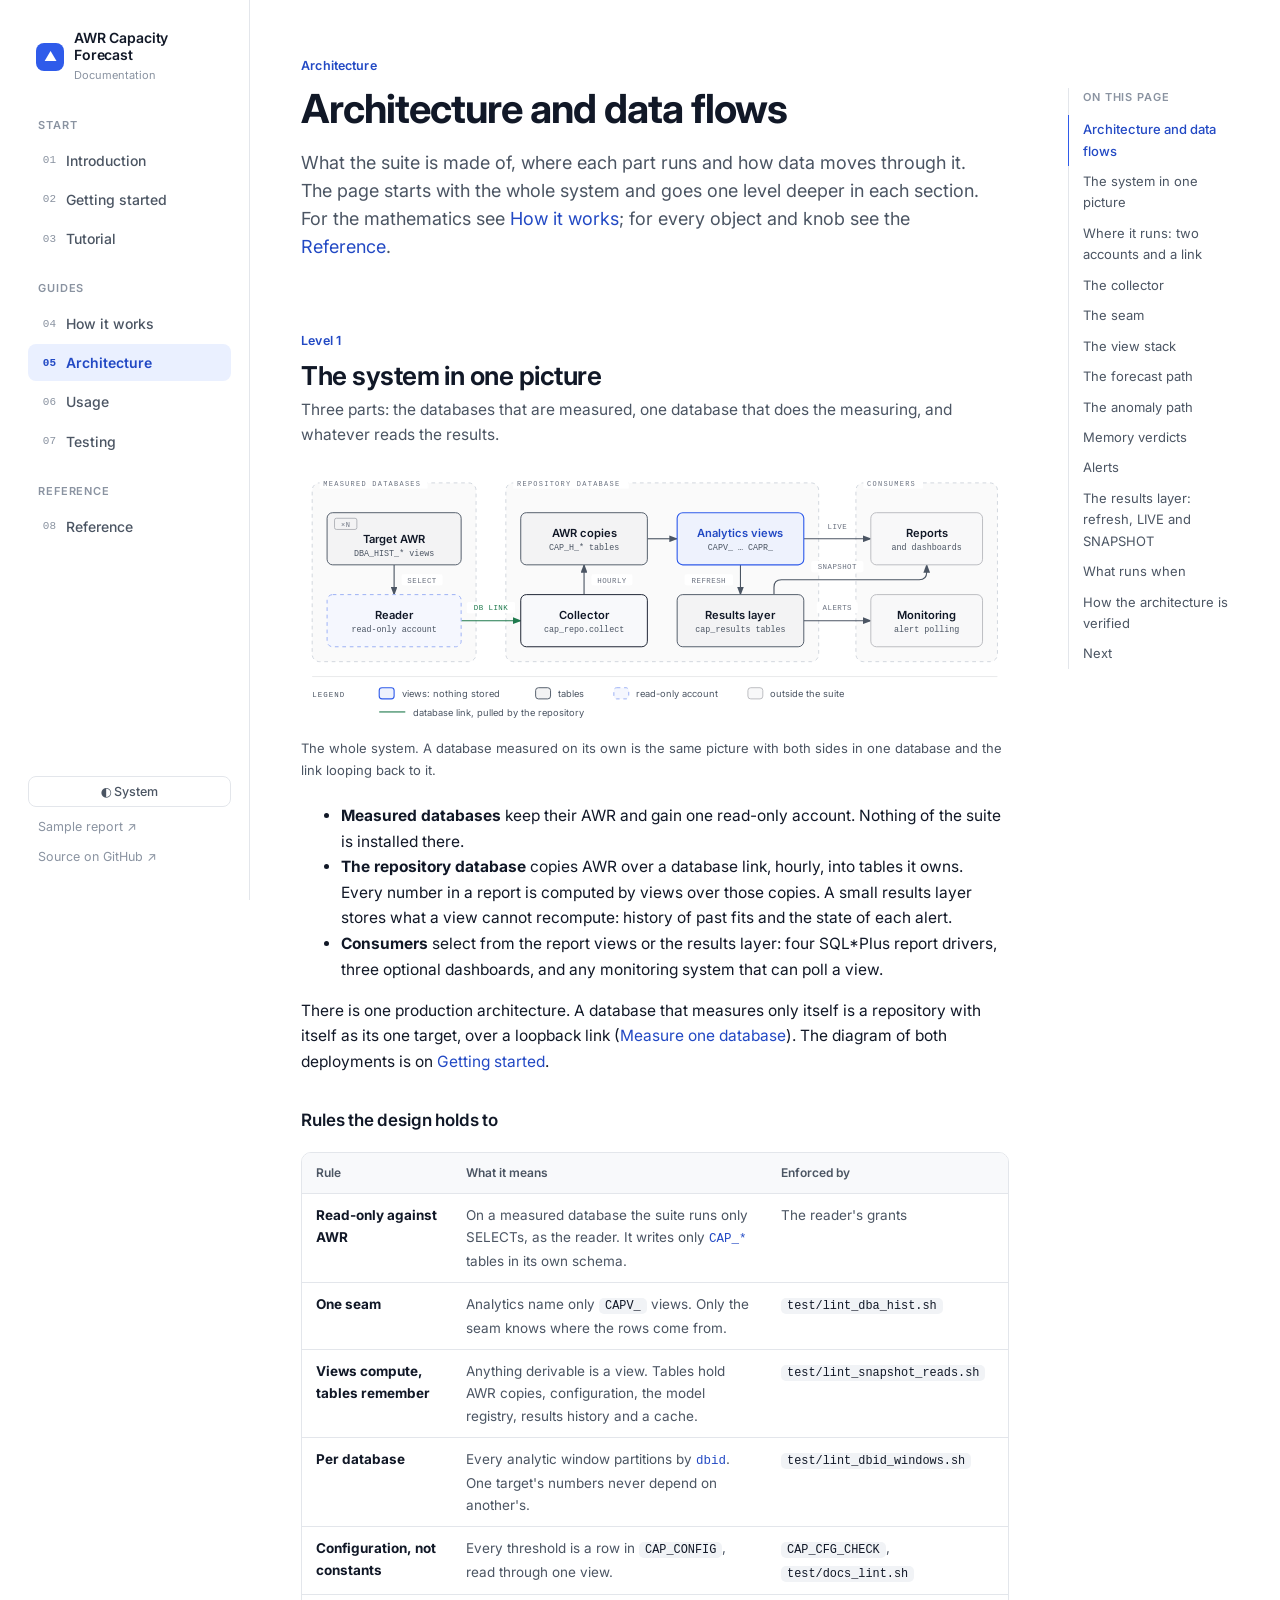
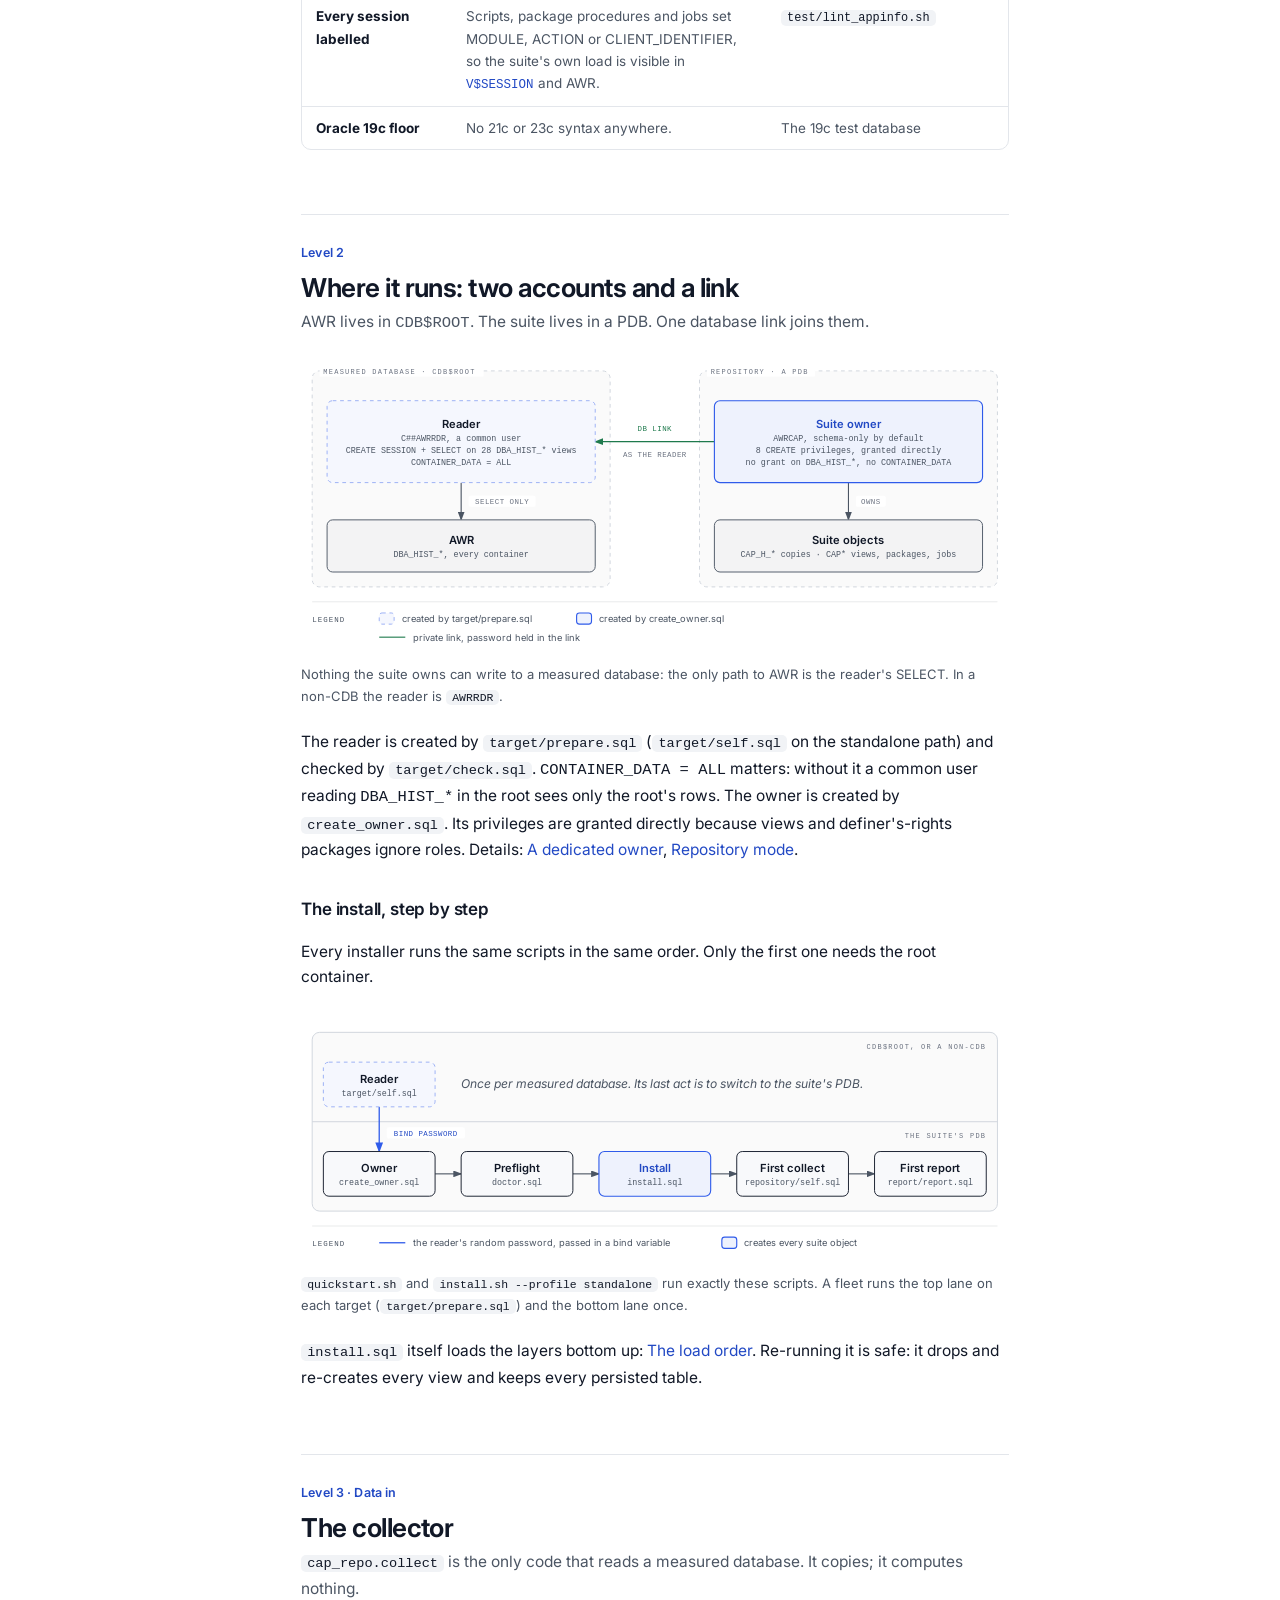
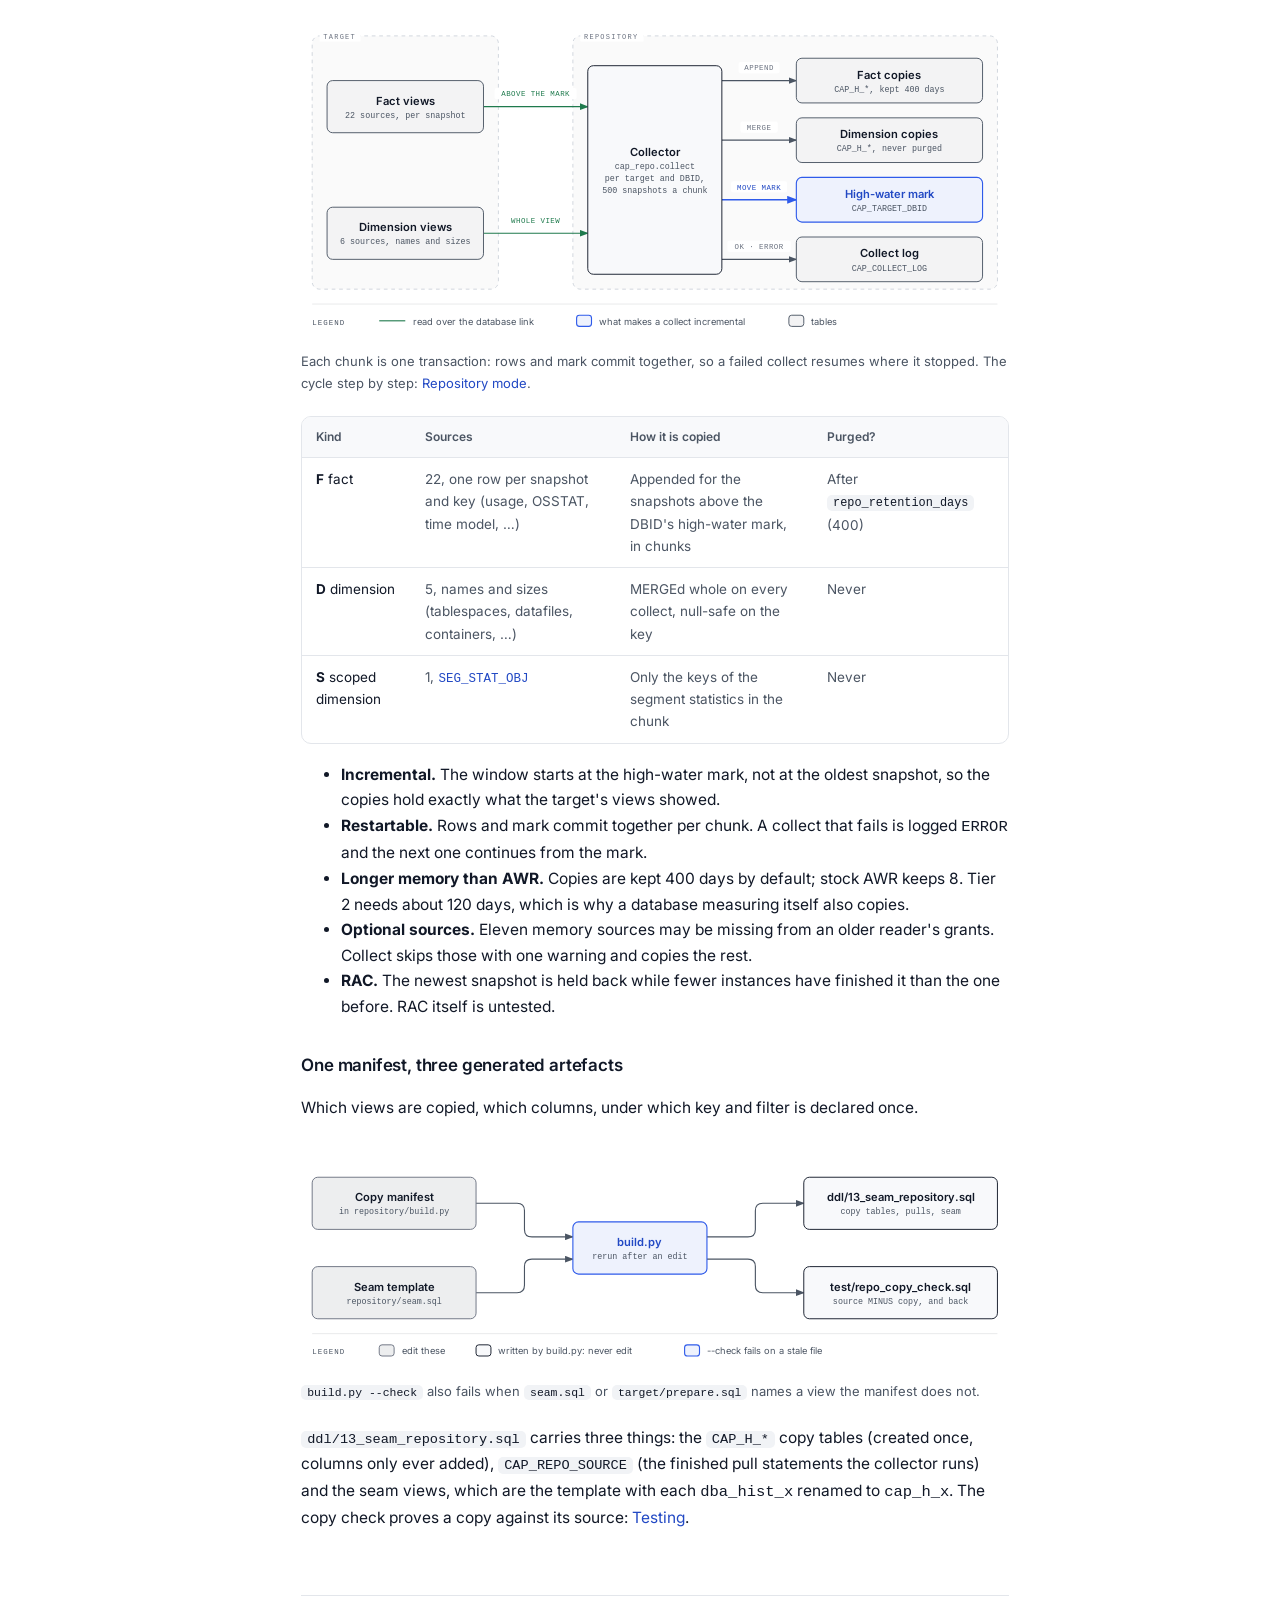
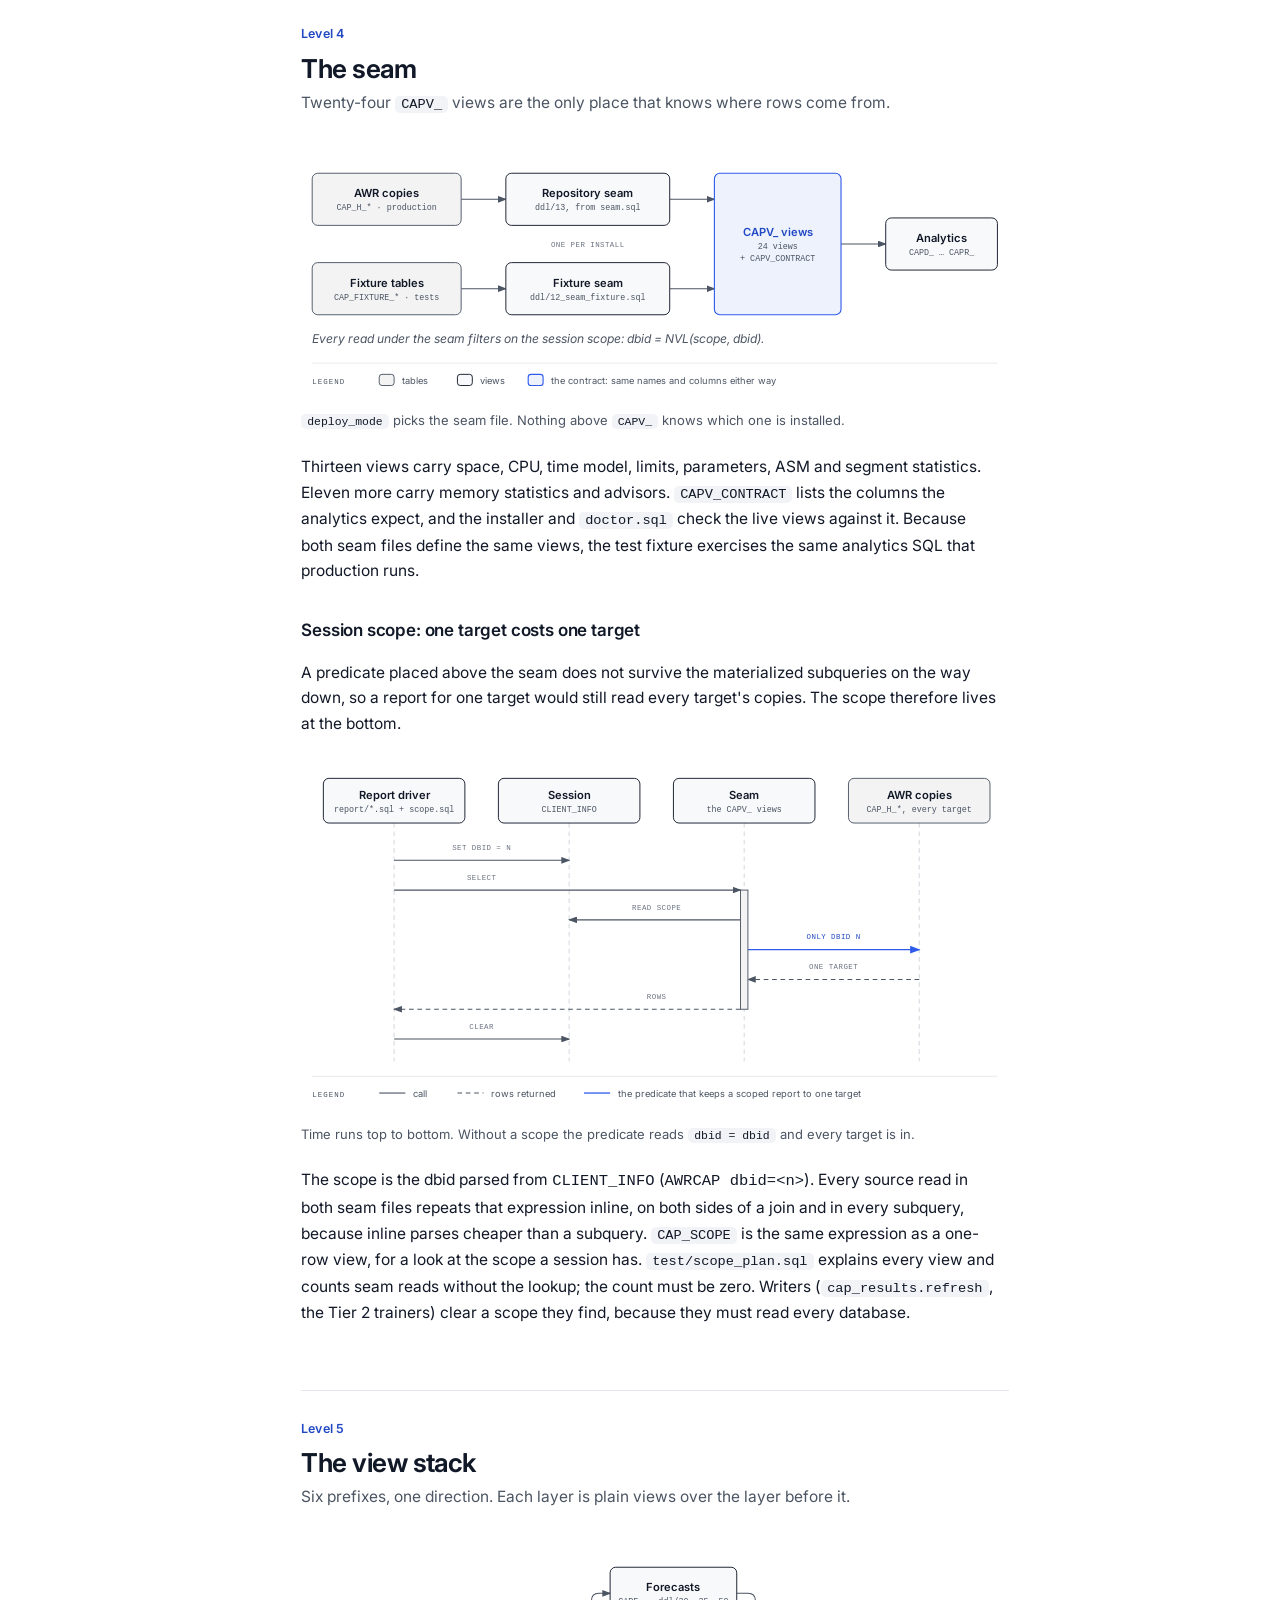
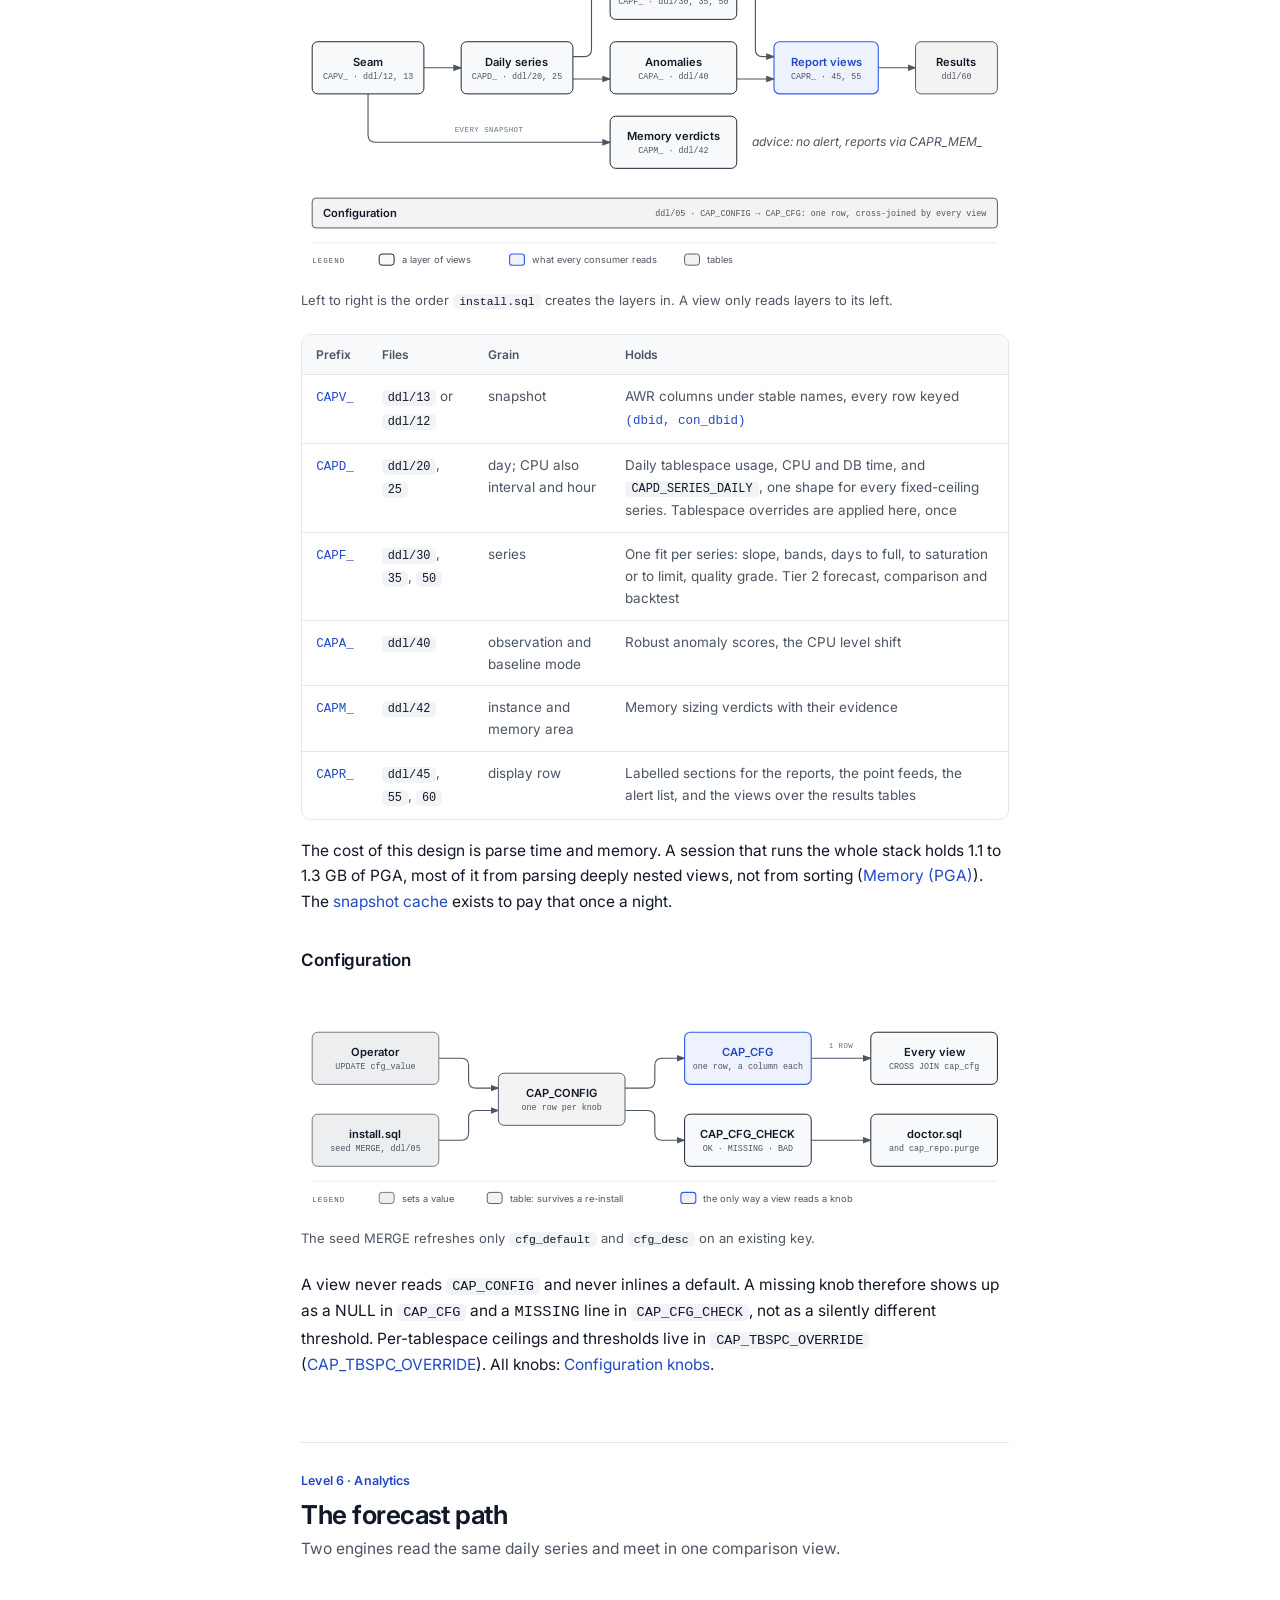
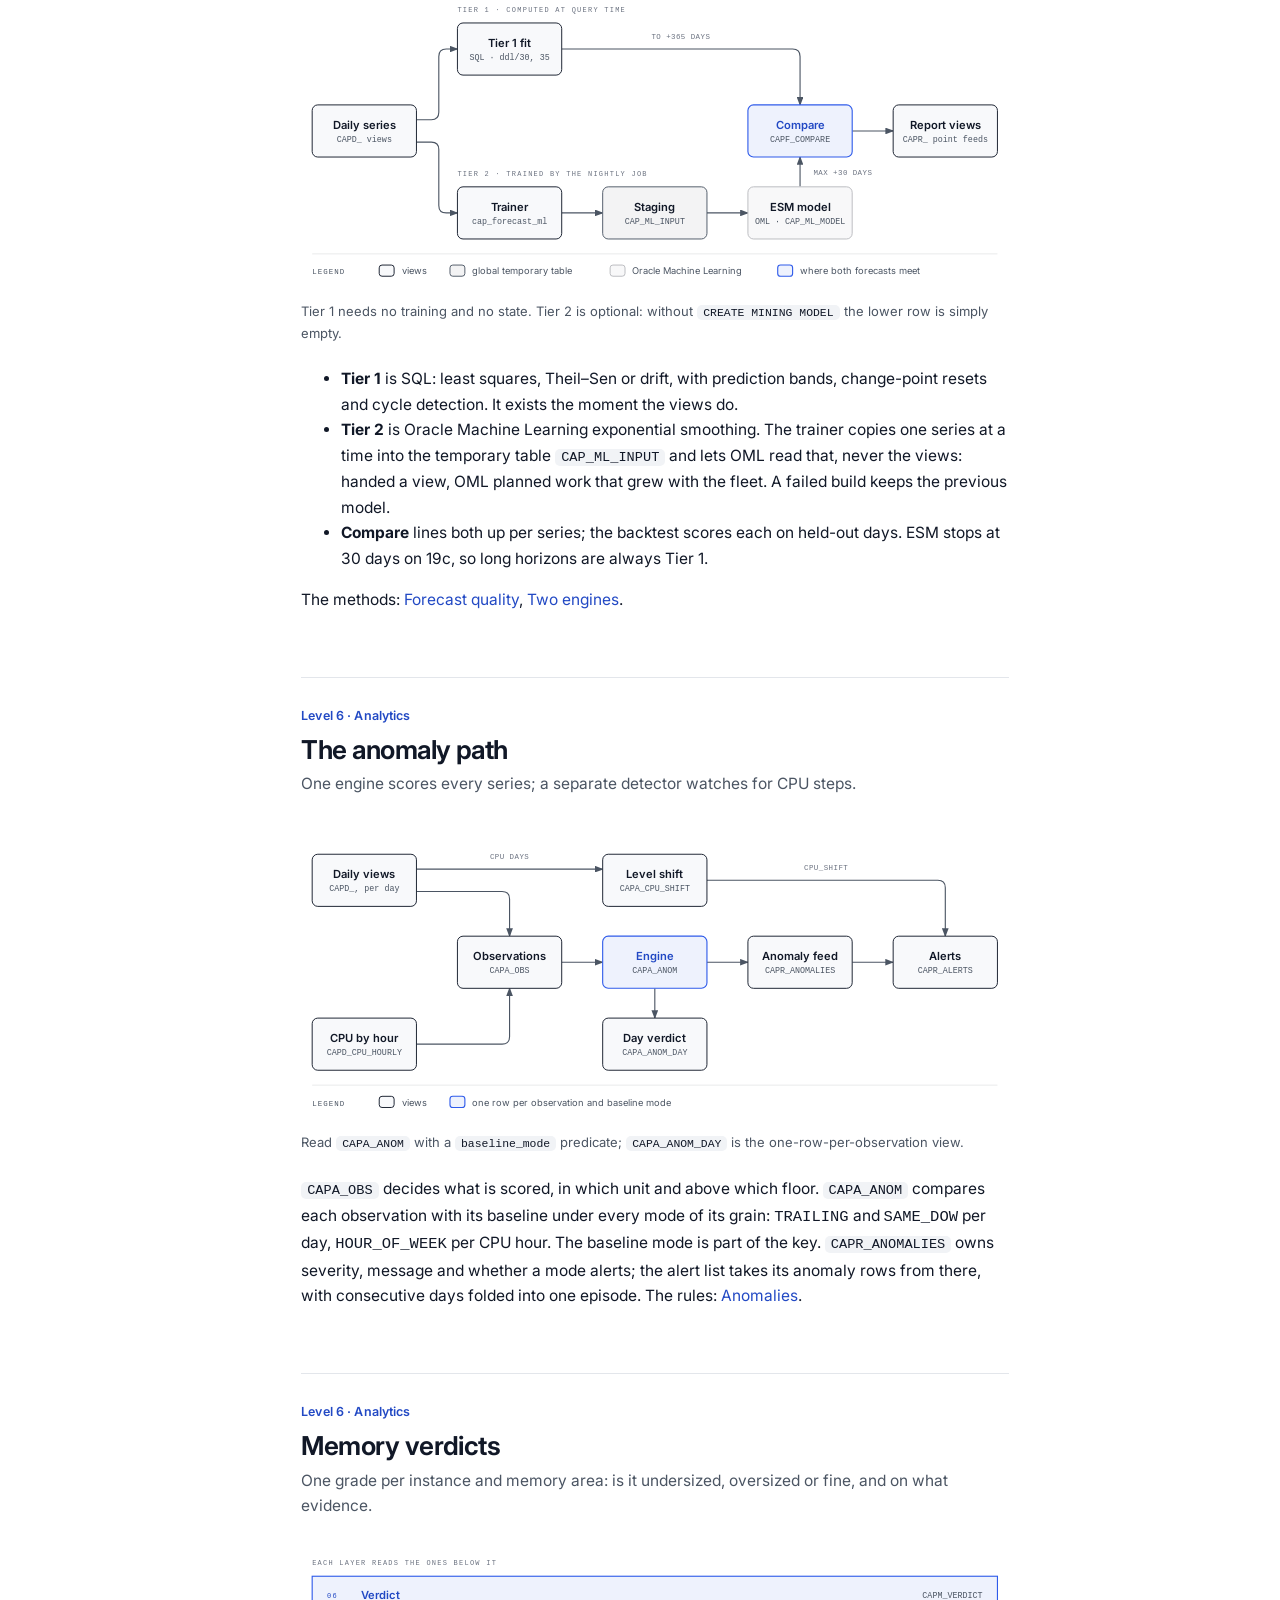
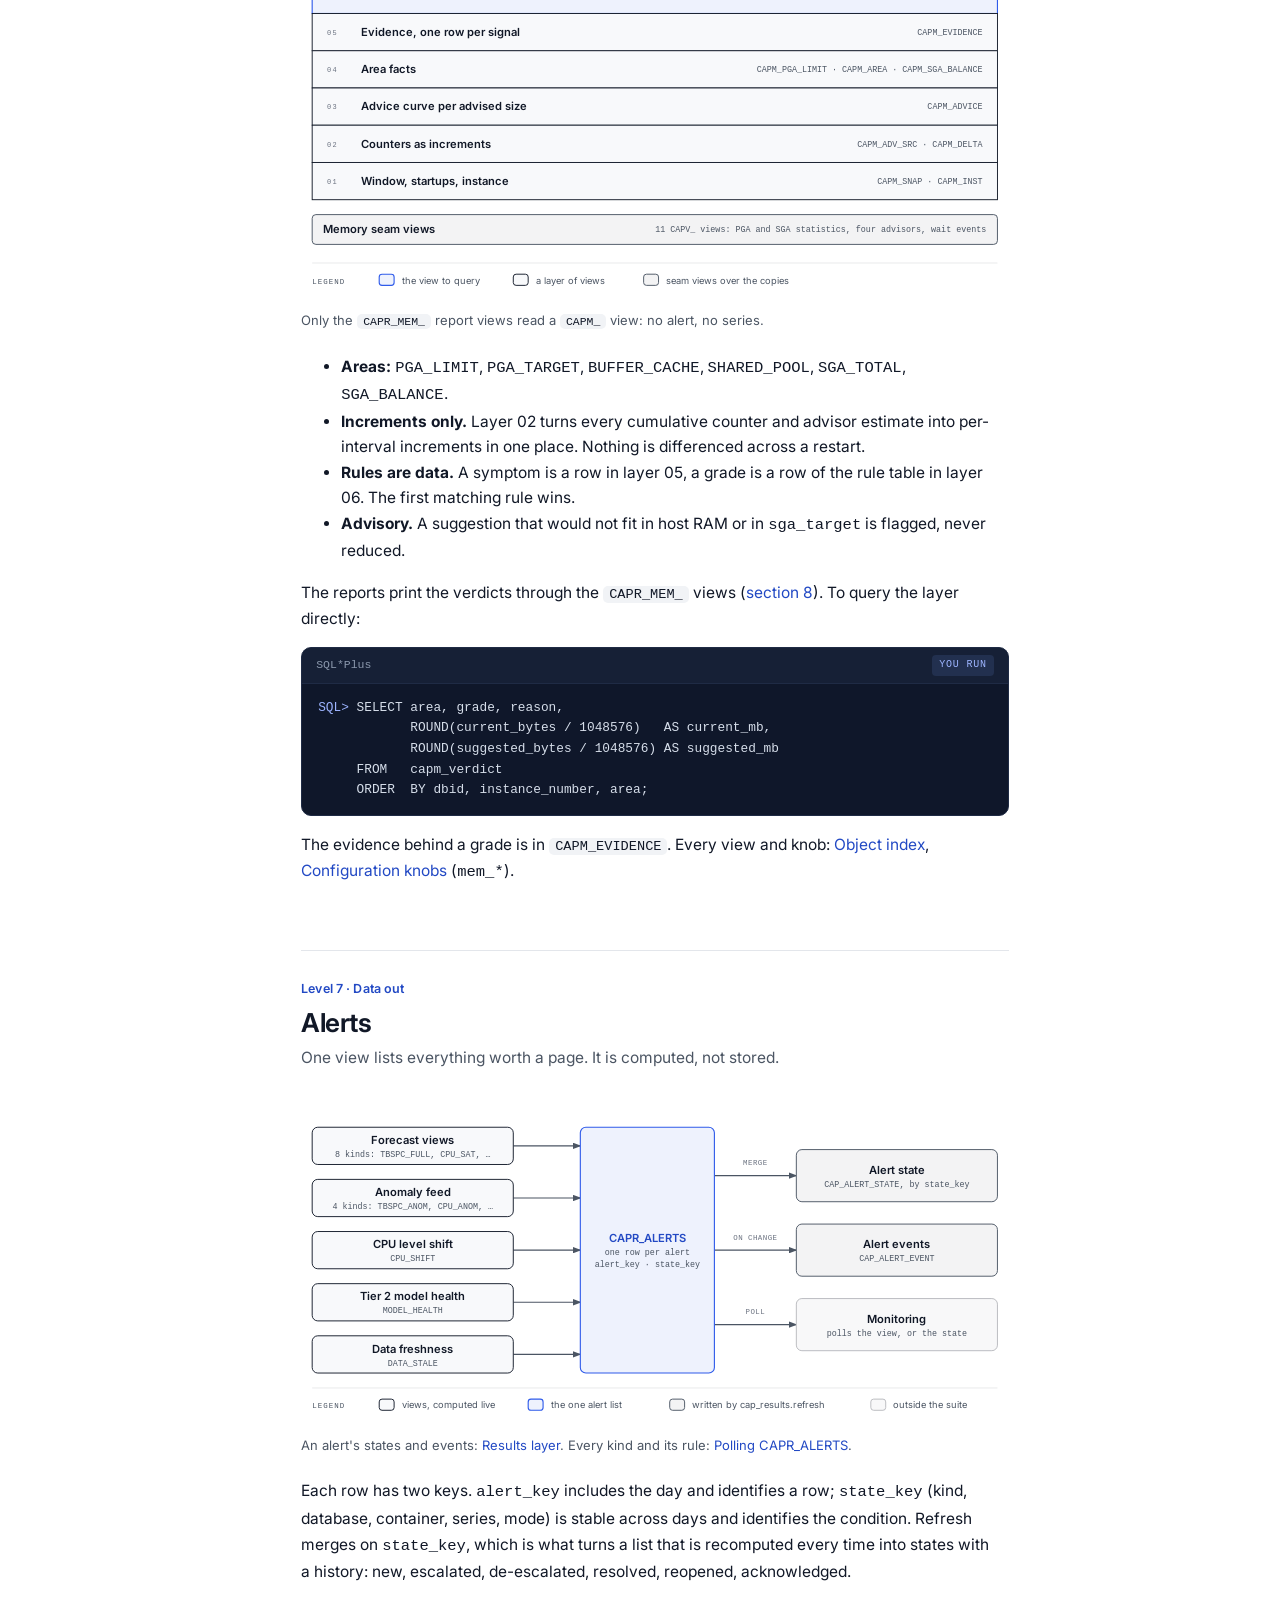
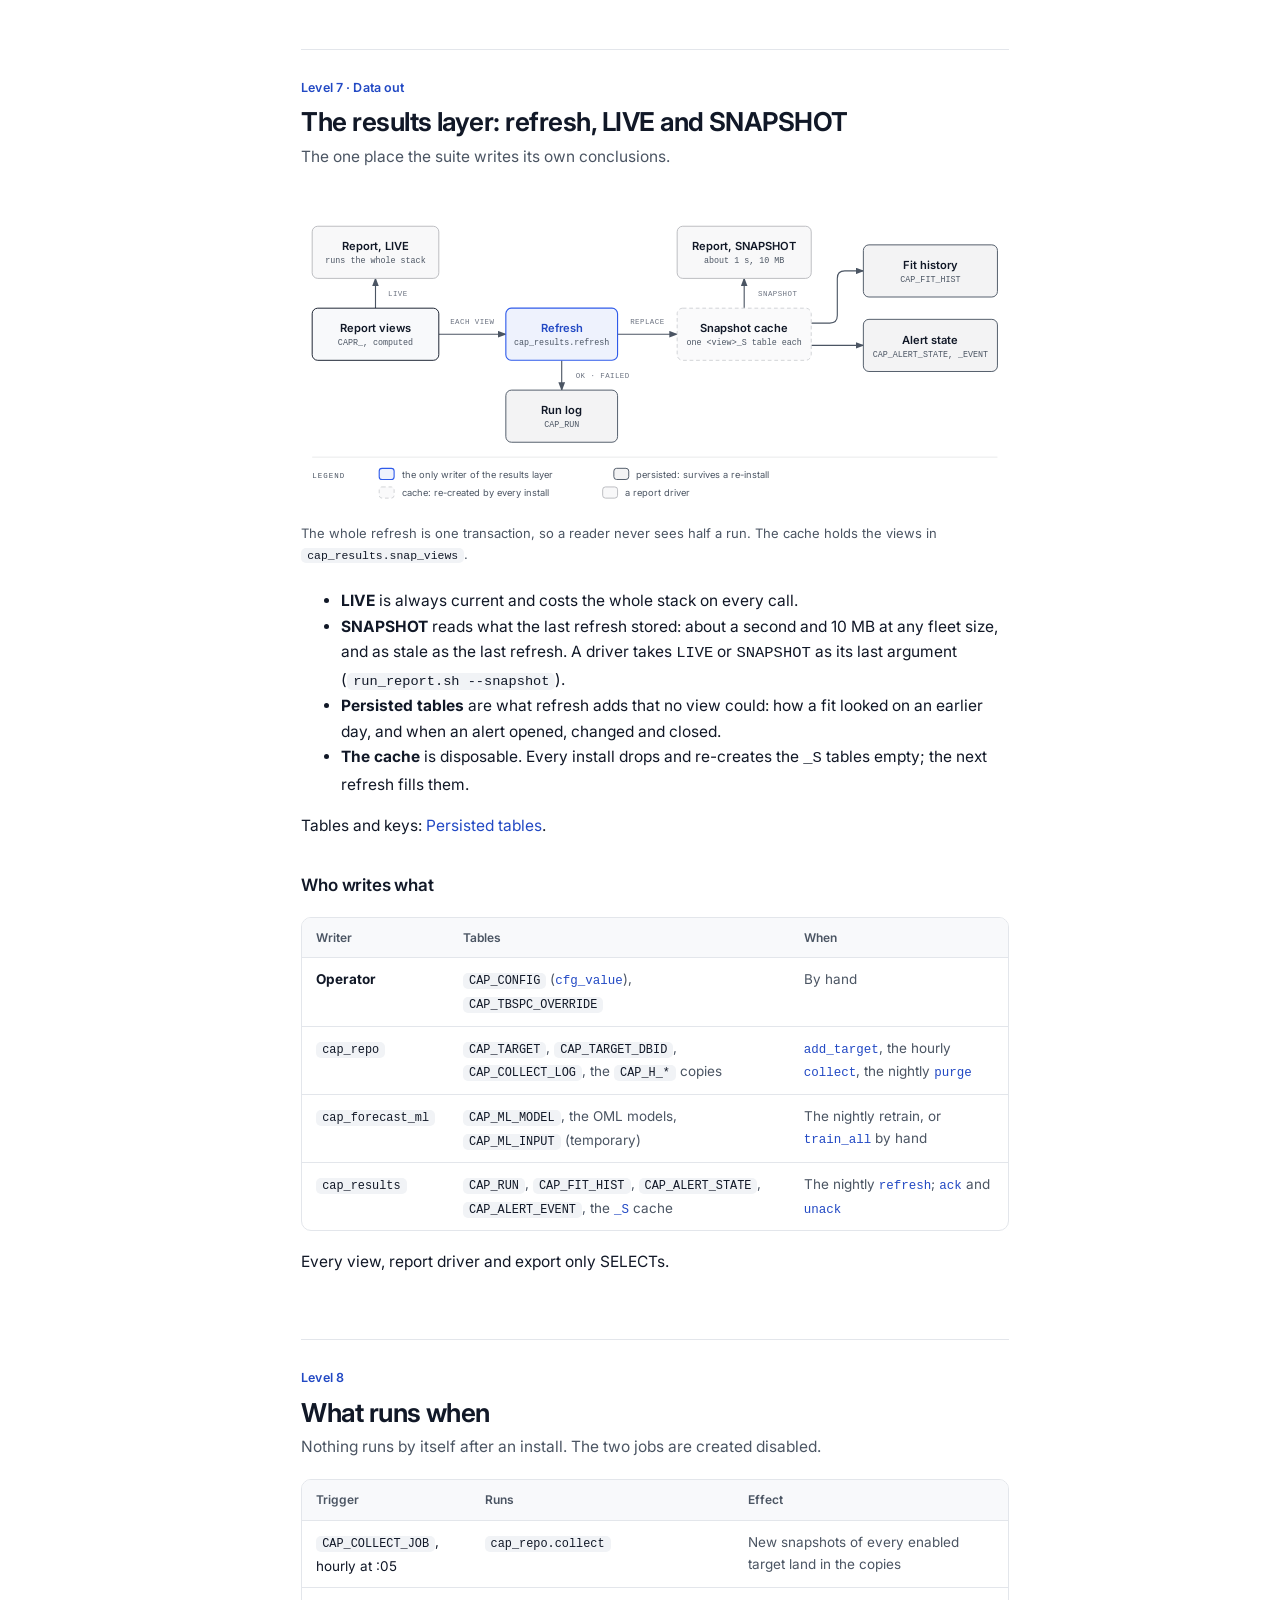
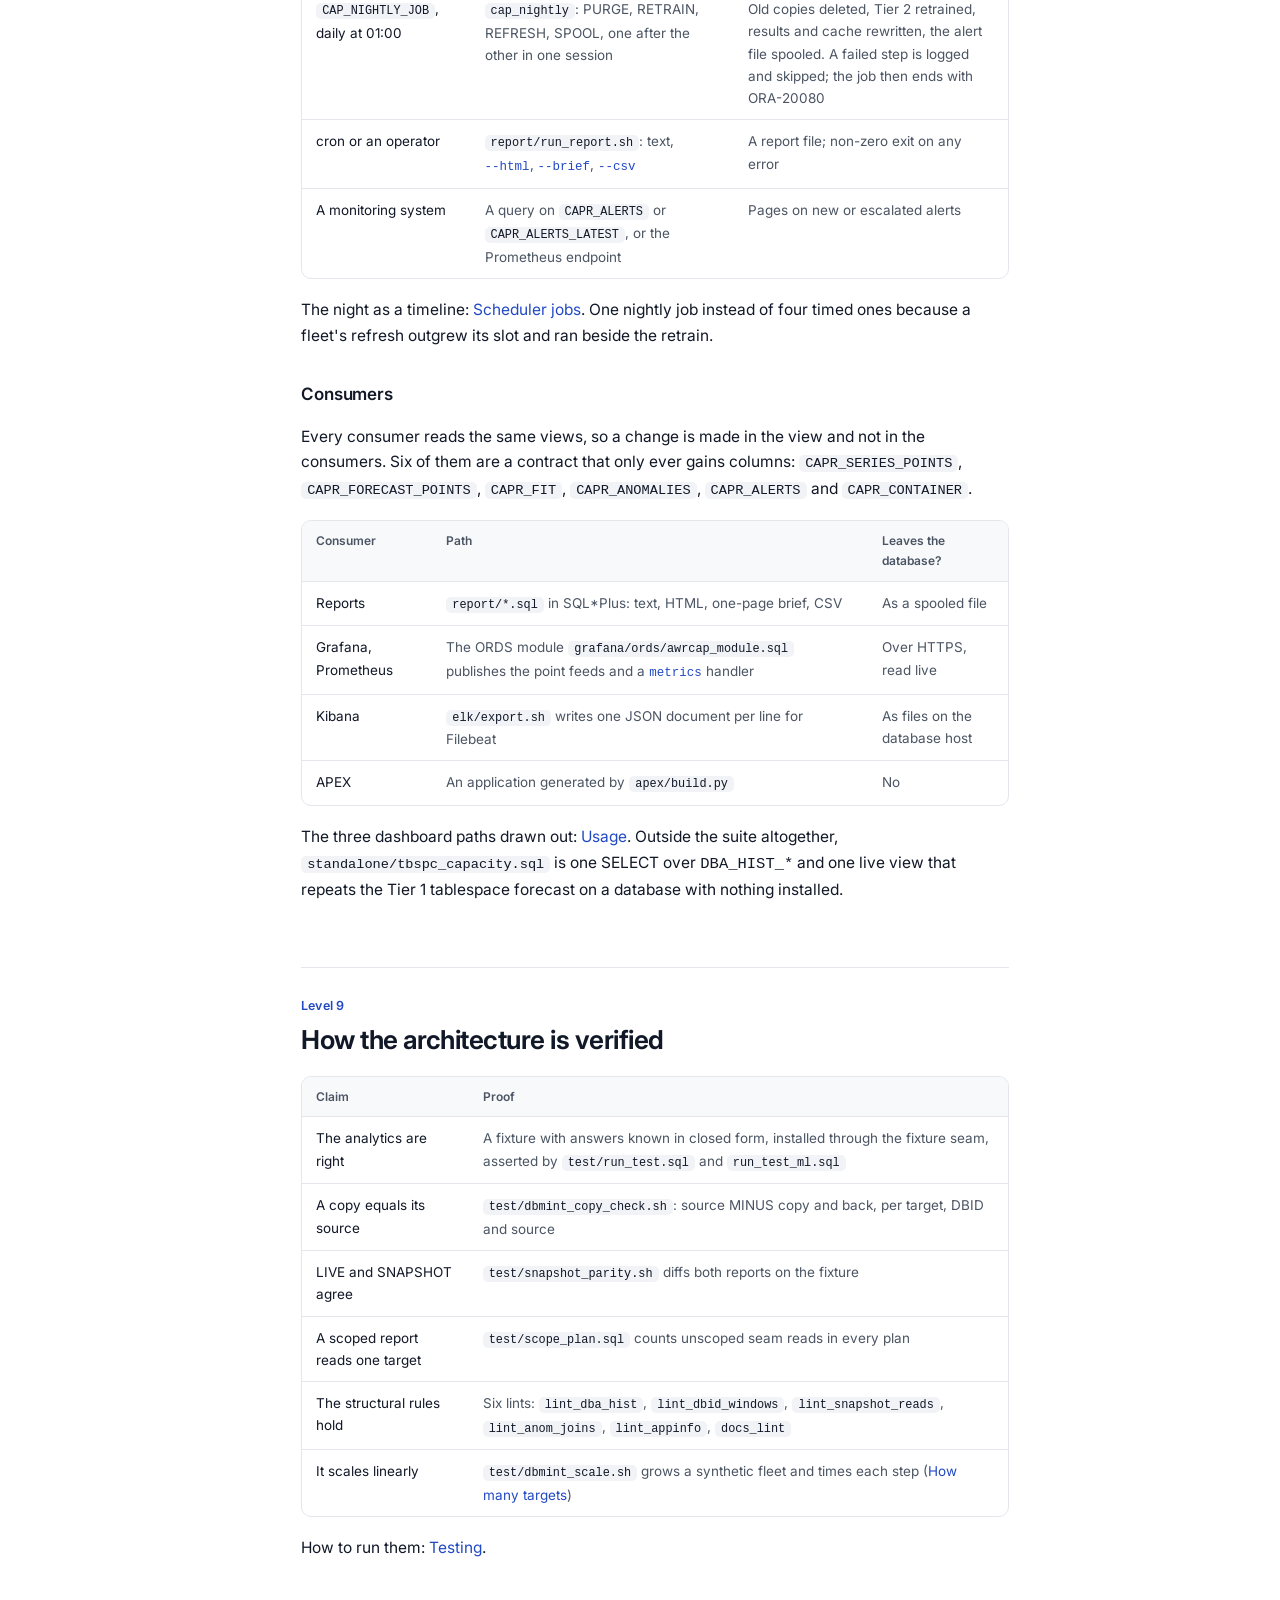
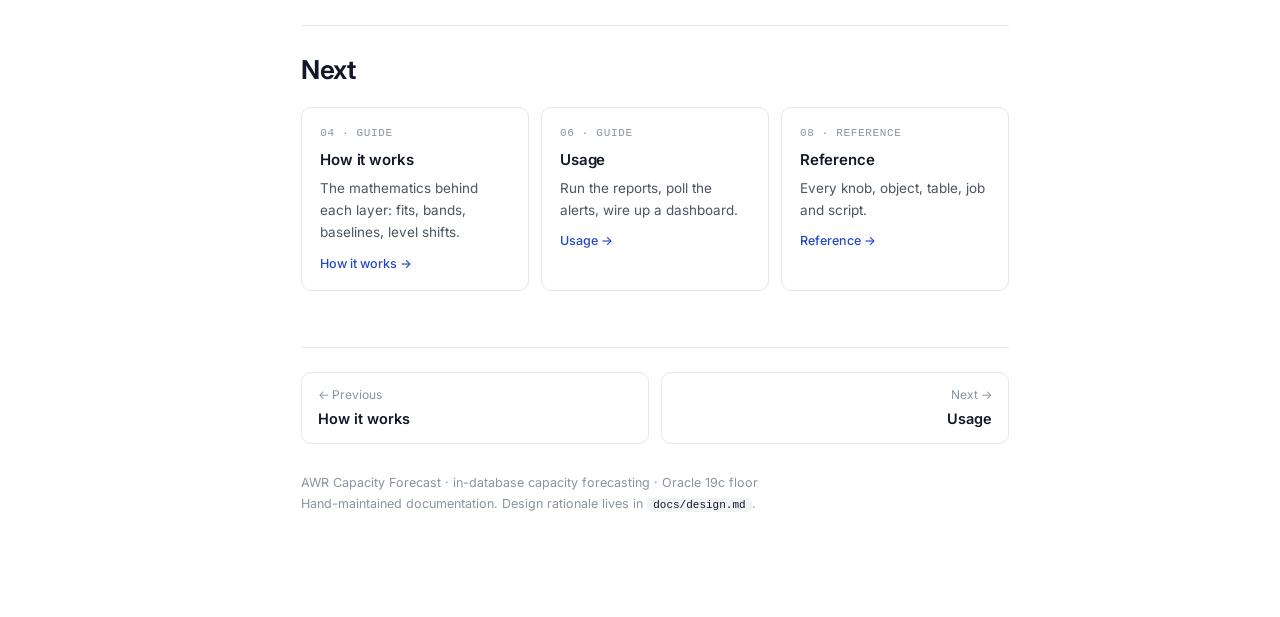
==== commit 91b8122d: "Add live ceilings and wider error bands to the standalone forecast - Cap tablespace limits by the li" ====
--- a/docs/architecture.html
+++ b/docs/architecture.html
@@ -1277,8 +1277,8 @@
       </div>
       <p>The three dashboard paths drawn out: <a href="usage.html#kibana">Usage</a>. Outside the
         suite altogether, <span class="inline">standalone/tbspc_capacity.sql</span> is one SELECT
-        over <code>DBA_HIST_*</code> that repeats the Tier 1 tablespace forecast on a database
-        with nothing installed.</p>
+        over <code>DBA_HIST_*</code> and one live view that repeats the Tier 1 tablespace forecast
+        on a database with nothing installed.</p>
 
       <!-- ===================== TESTING ===================== -->
       <div class="section-head" id="verified">
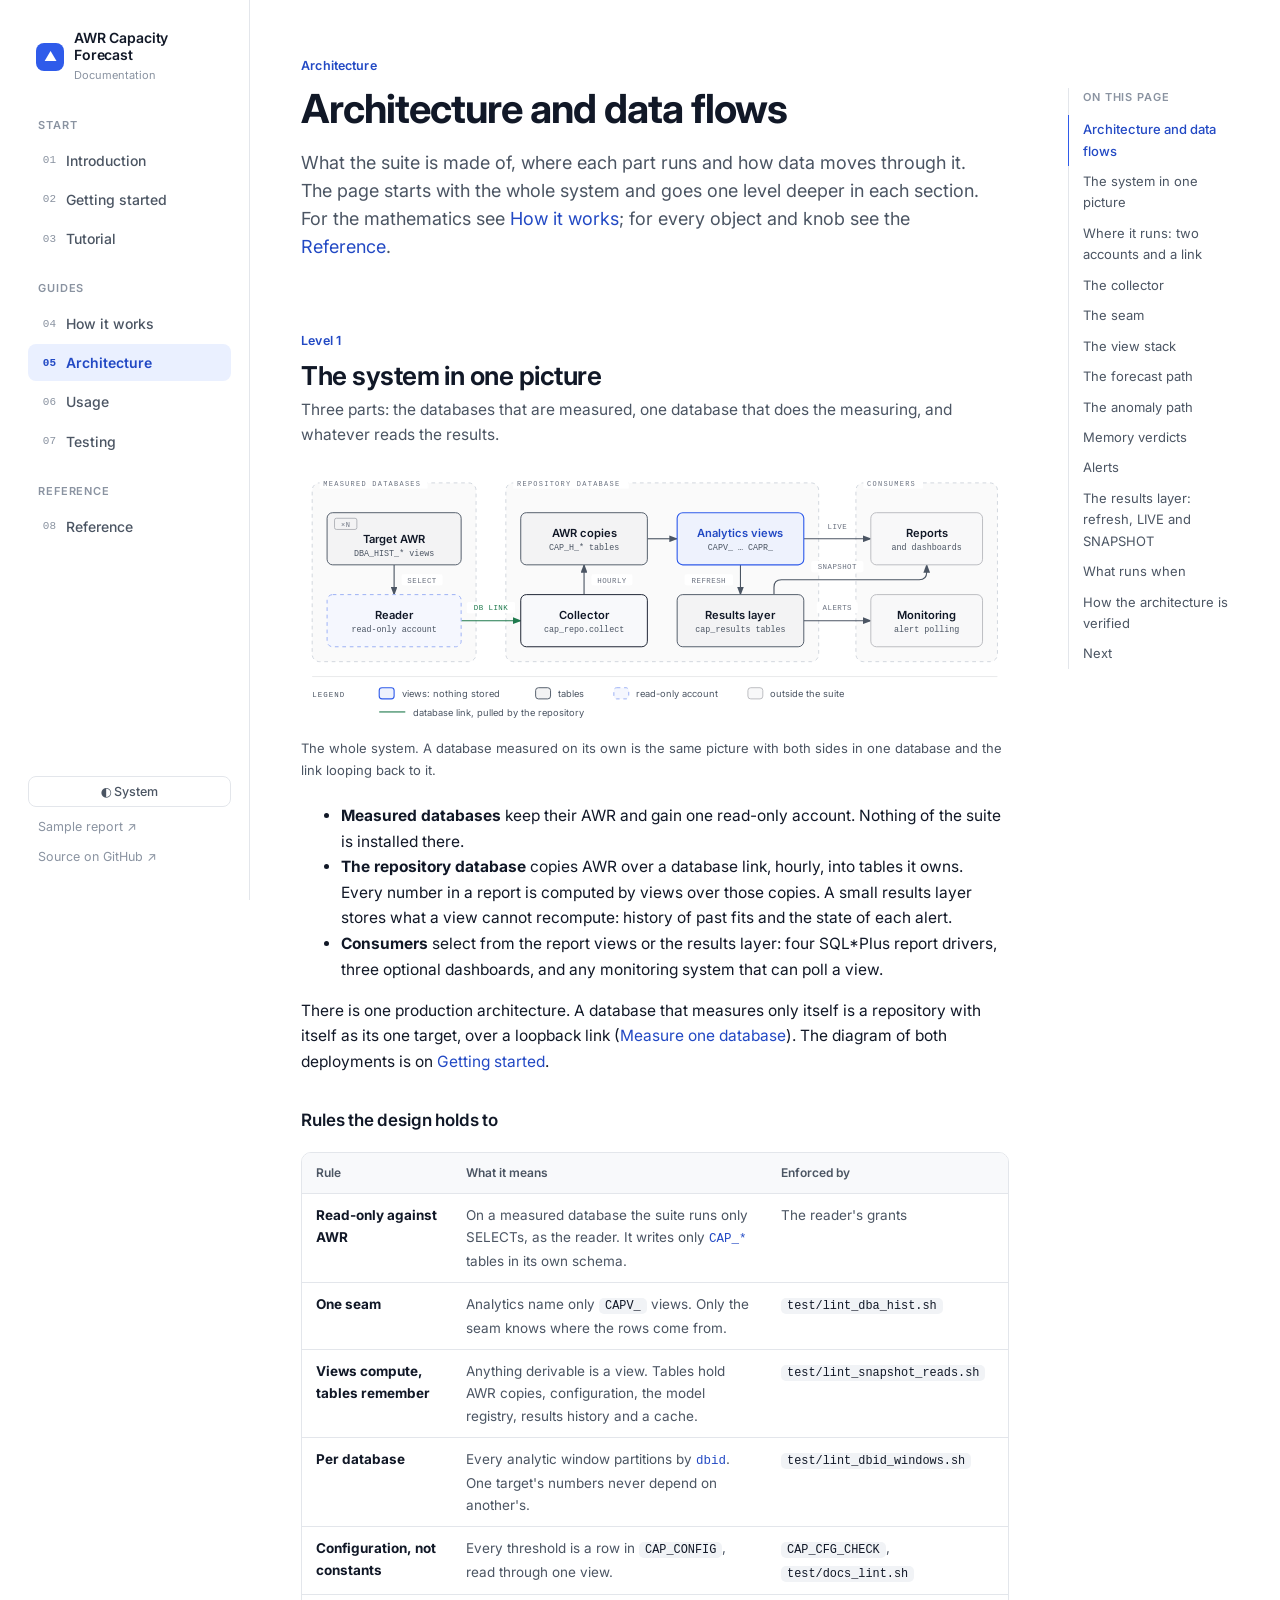
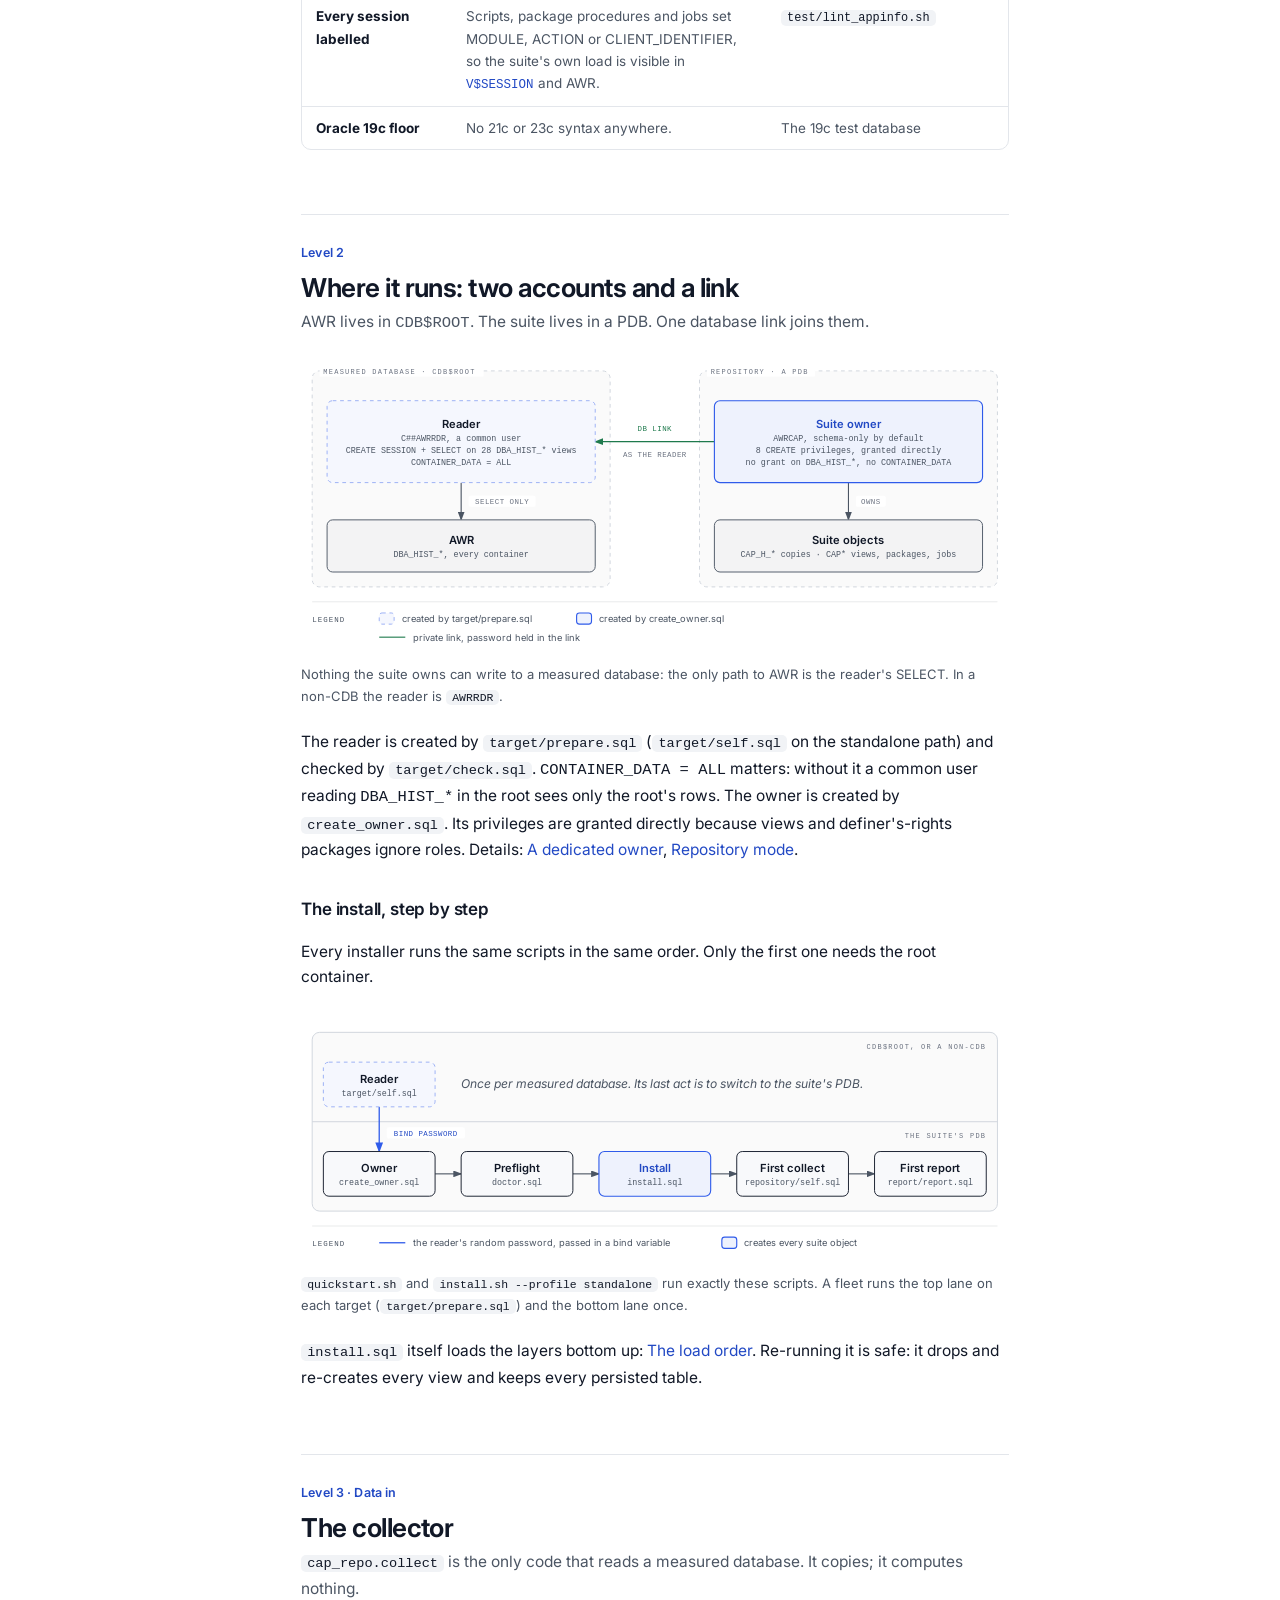
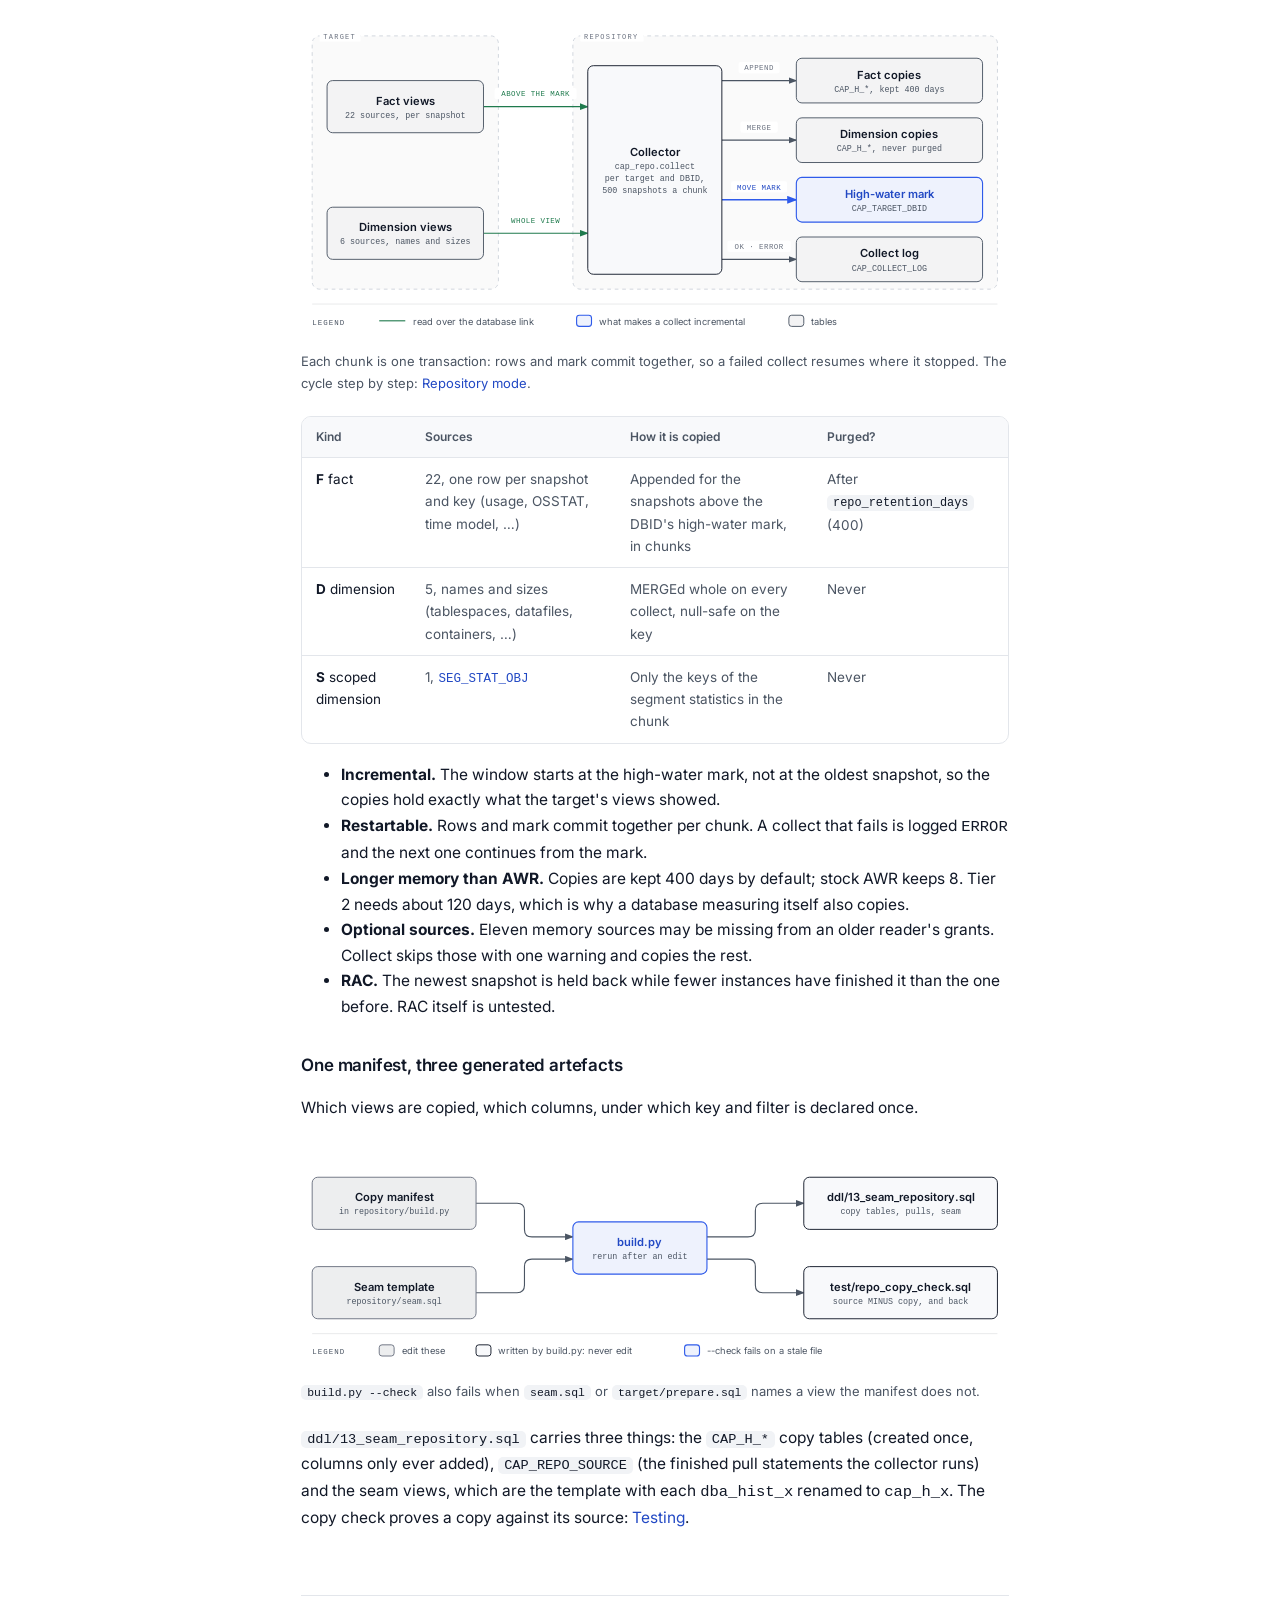
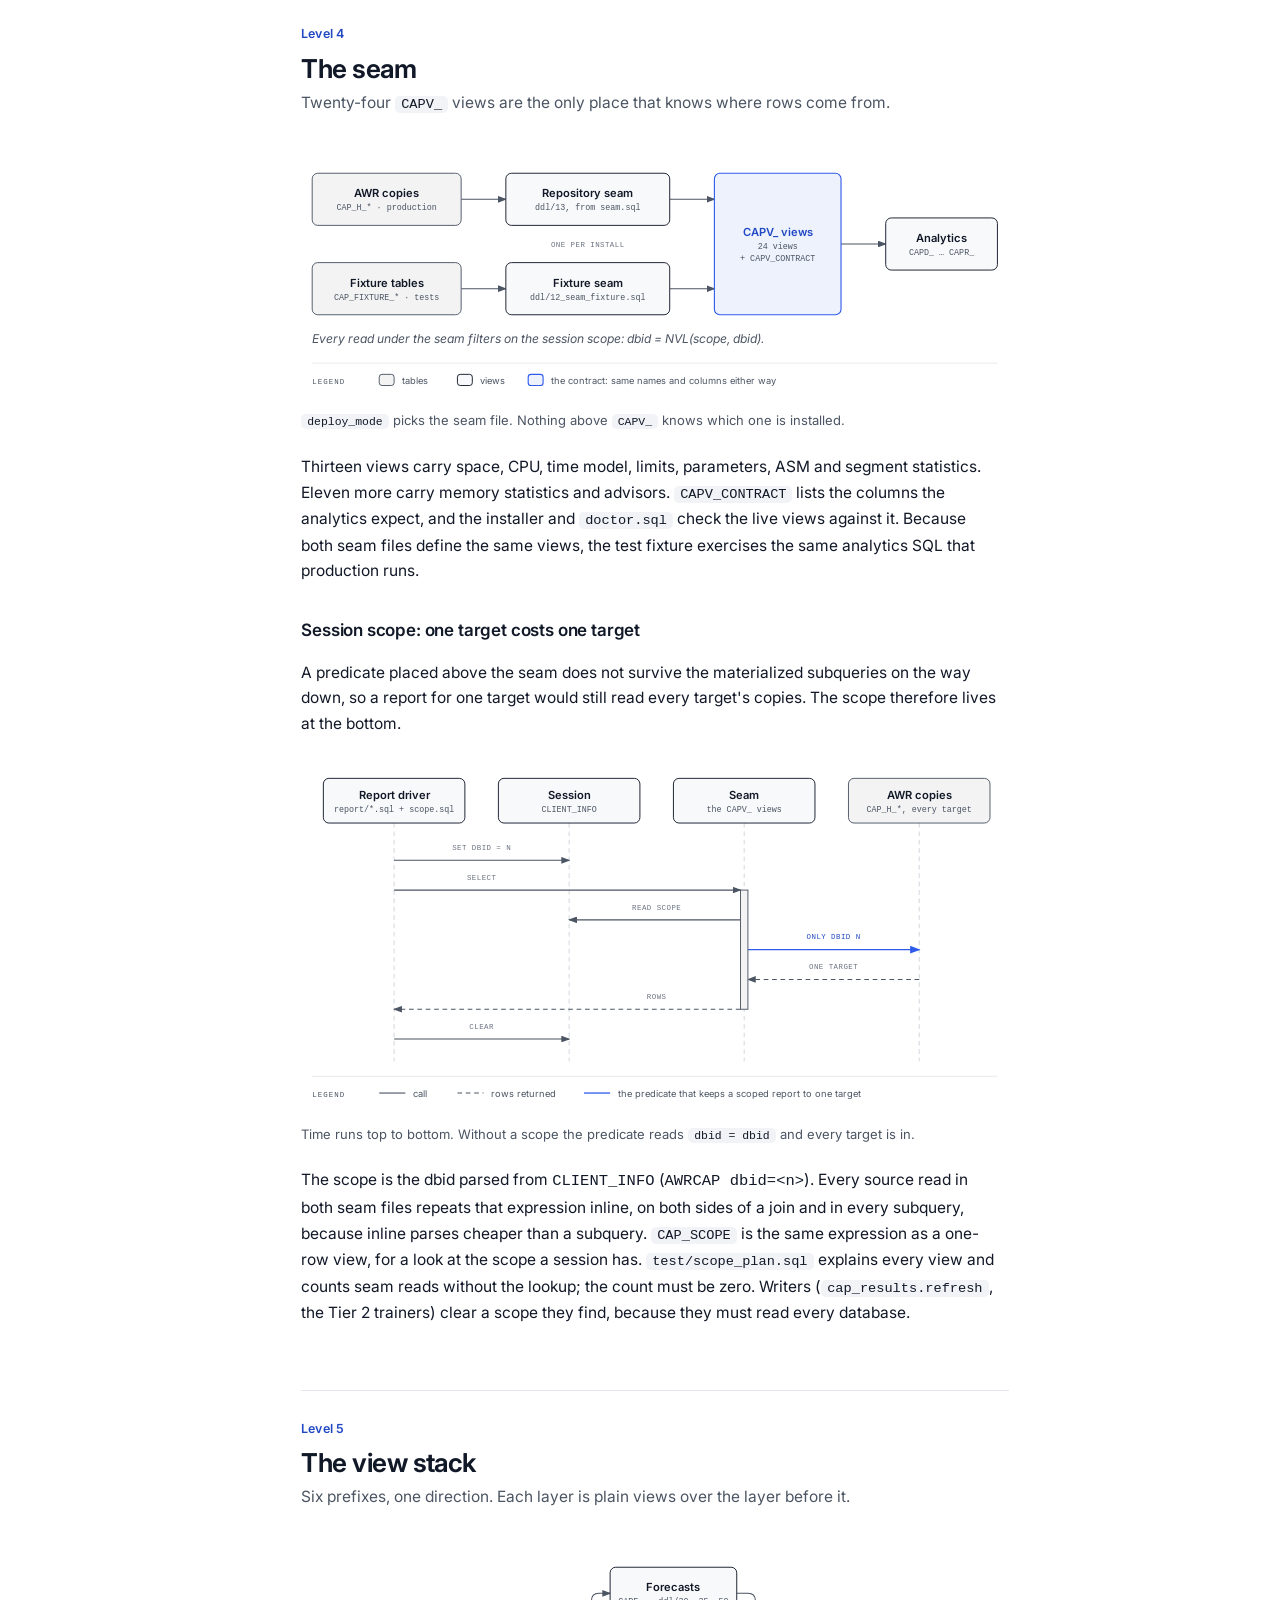
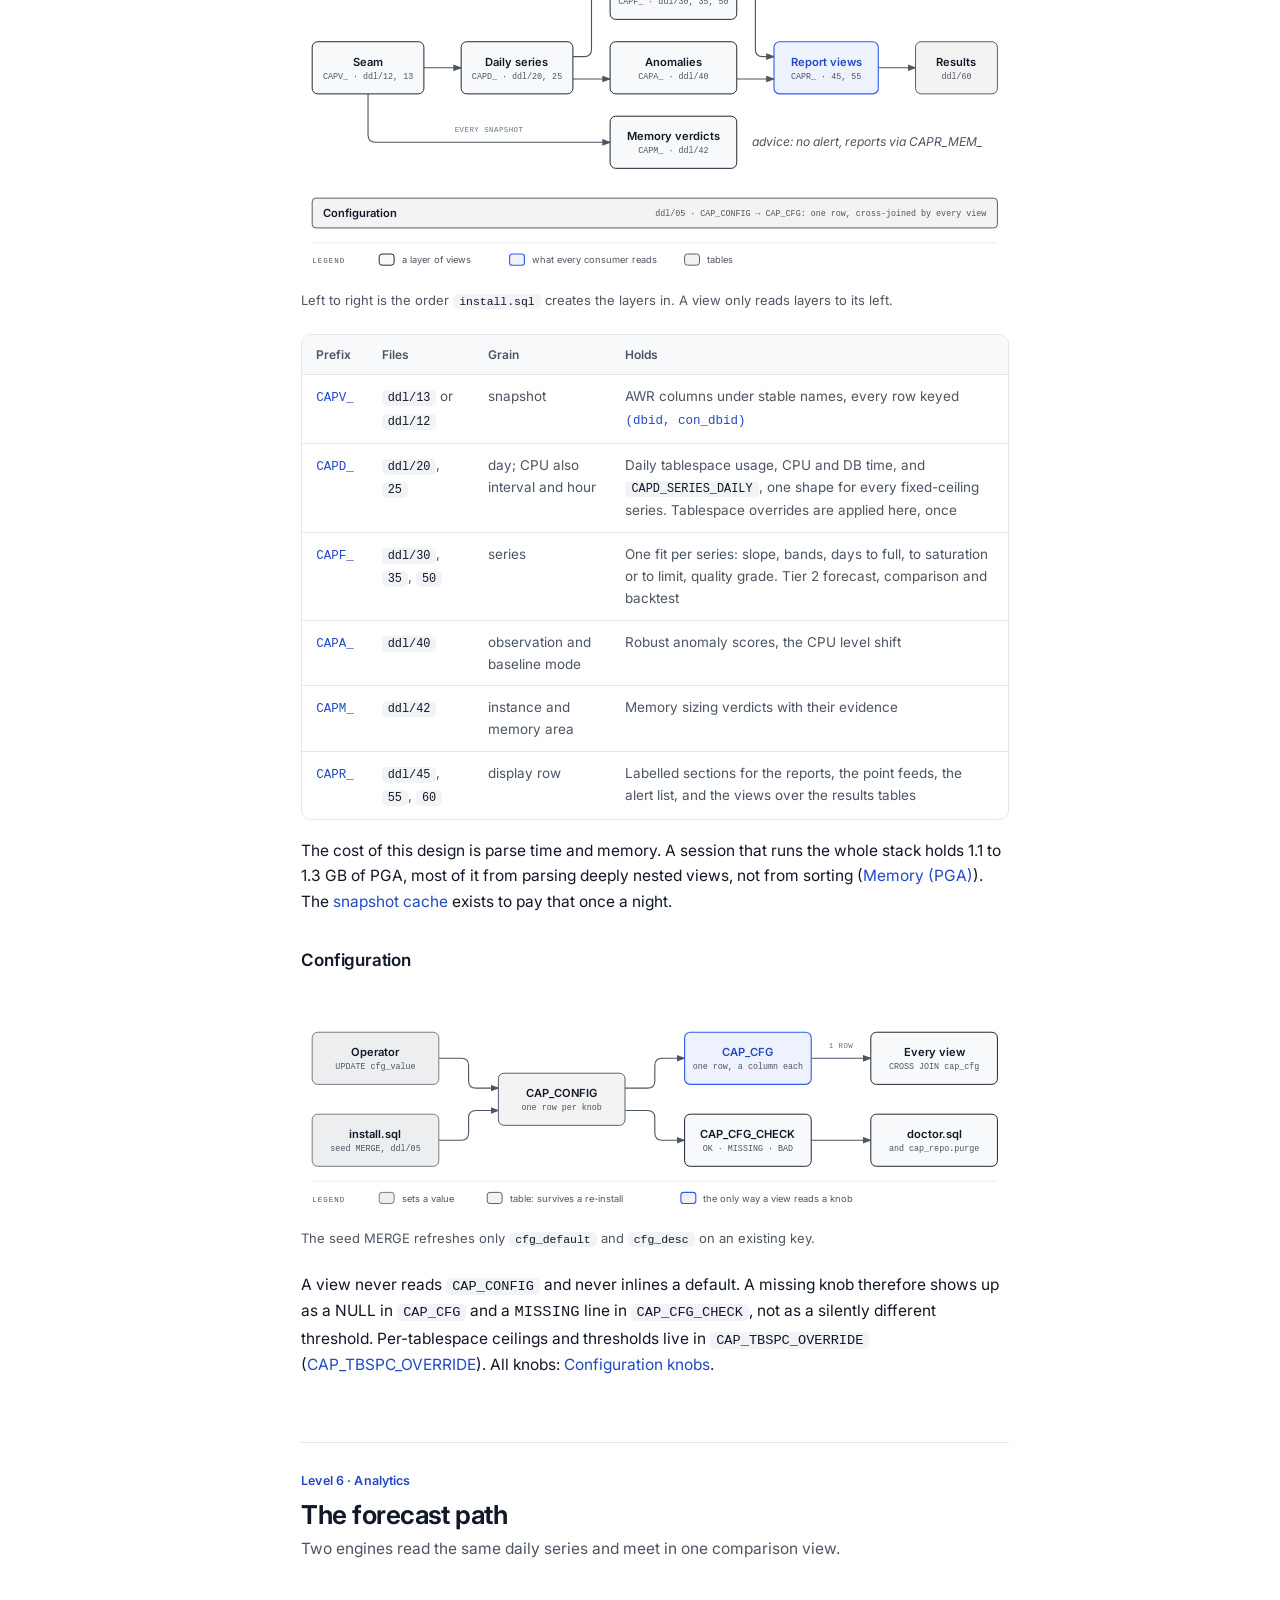
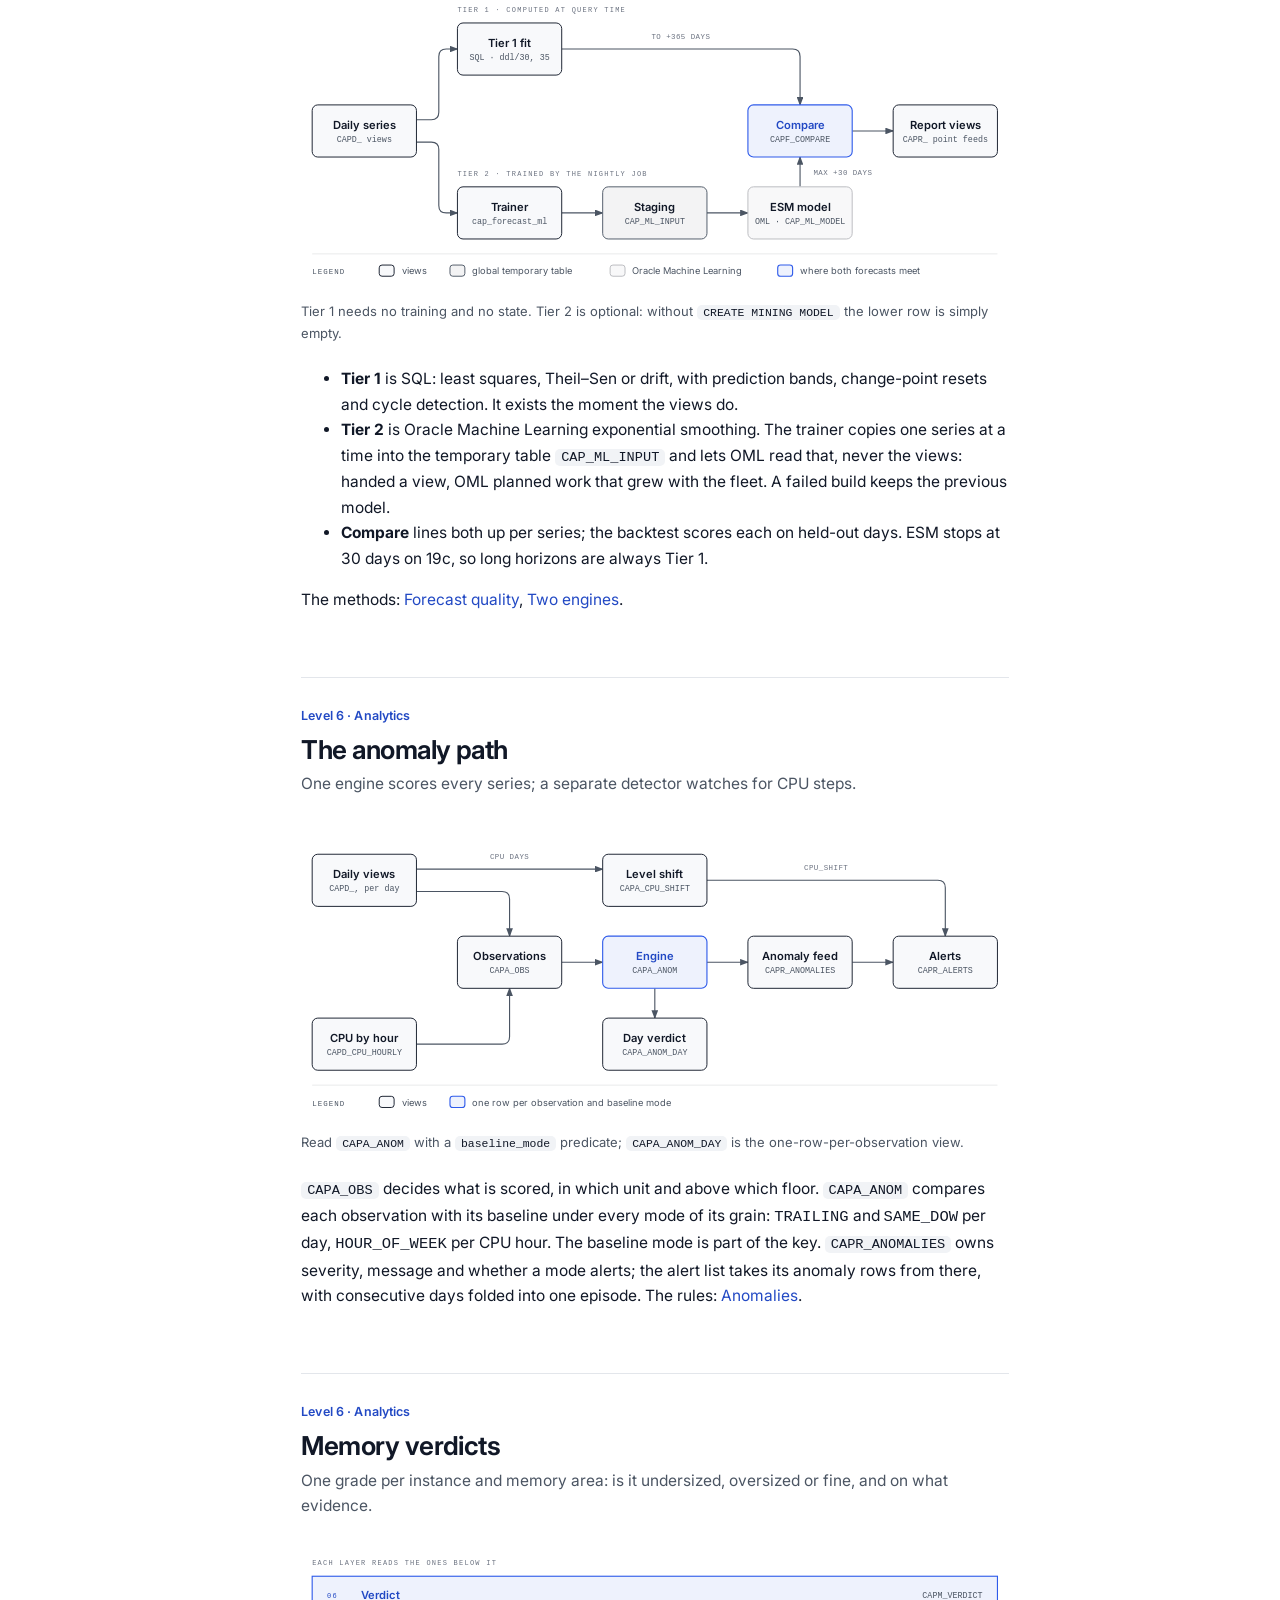
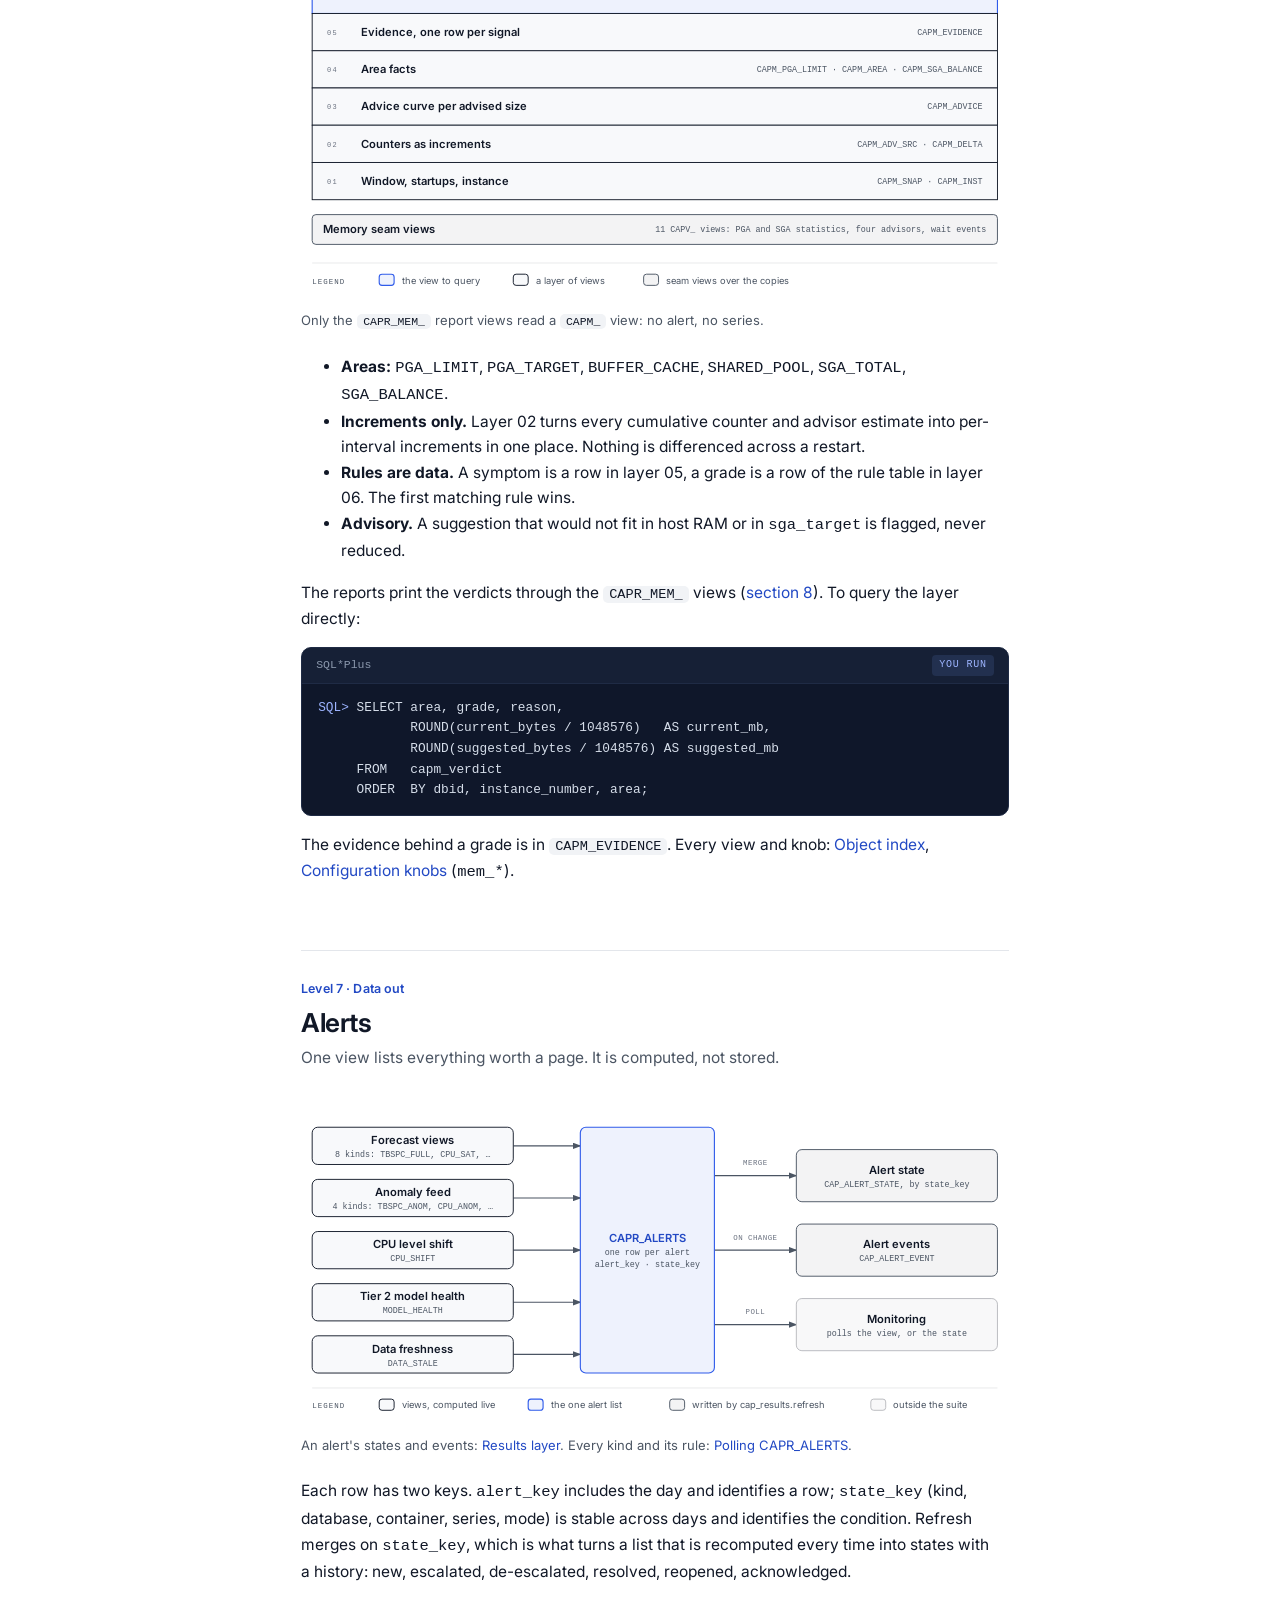
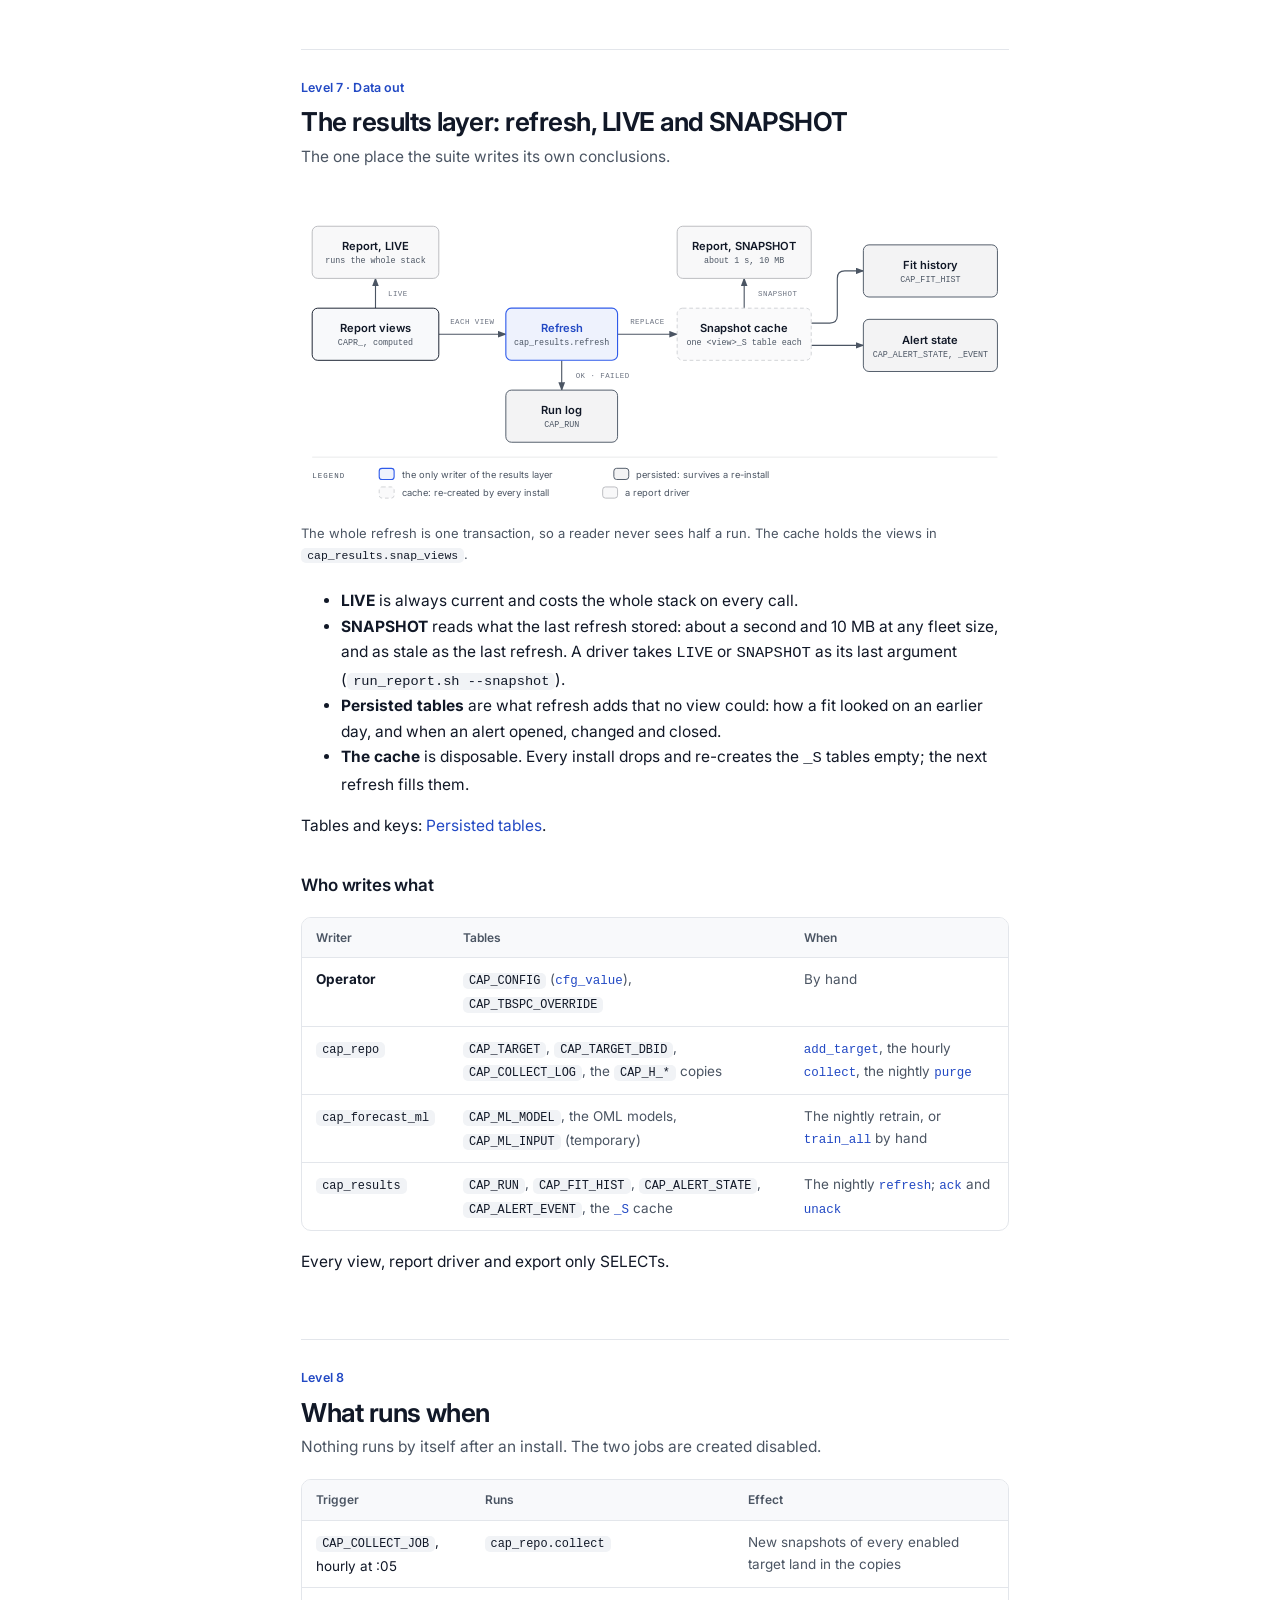
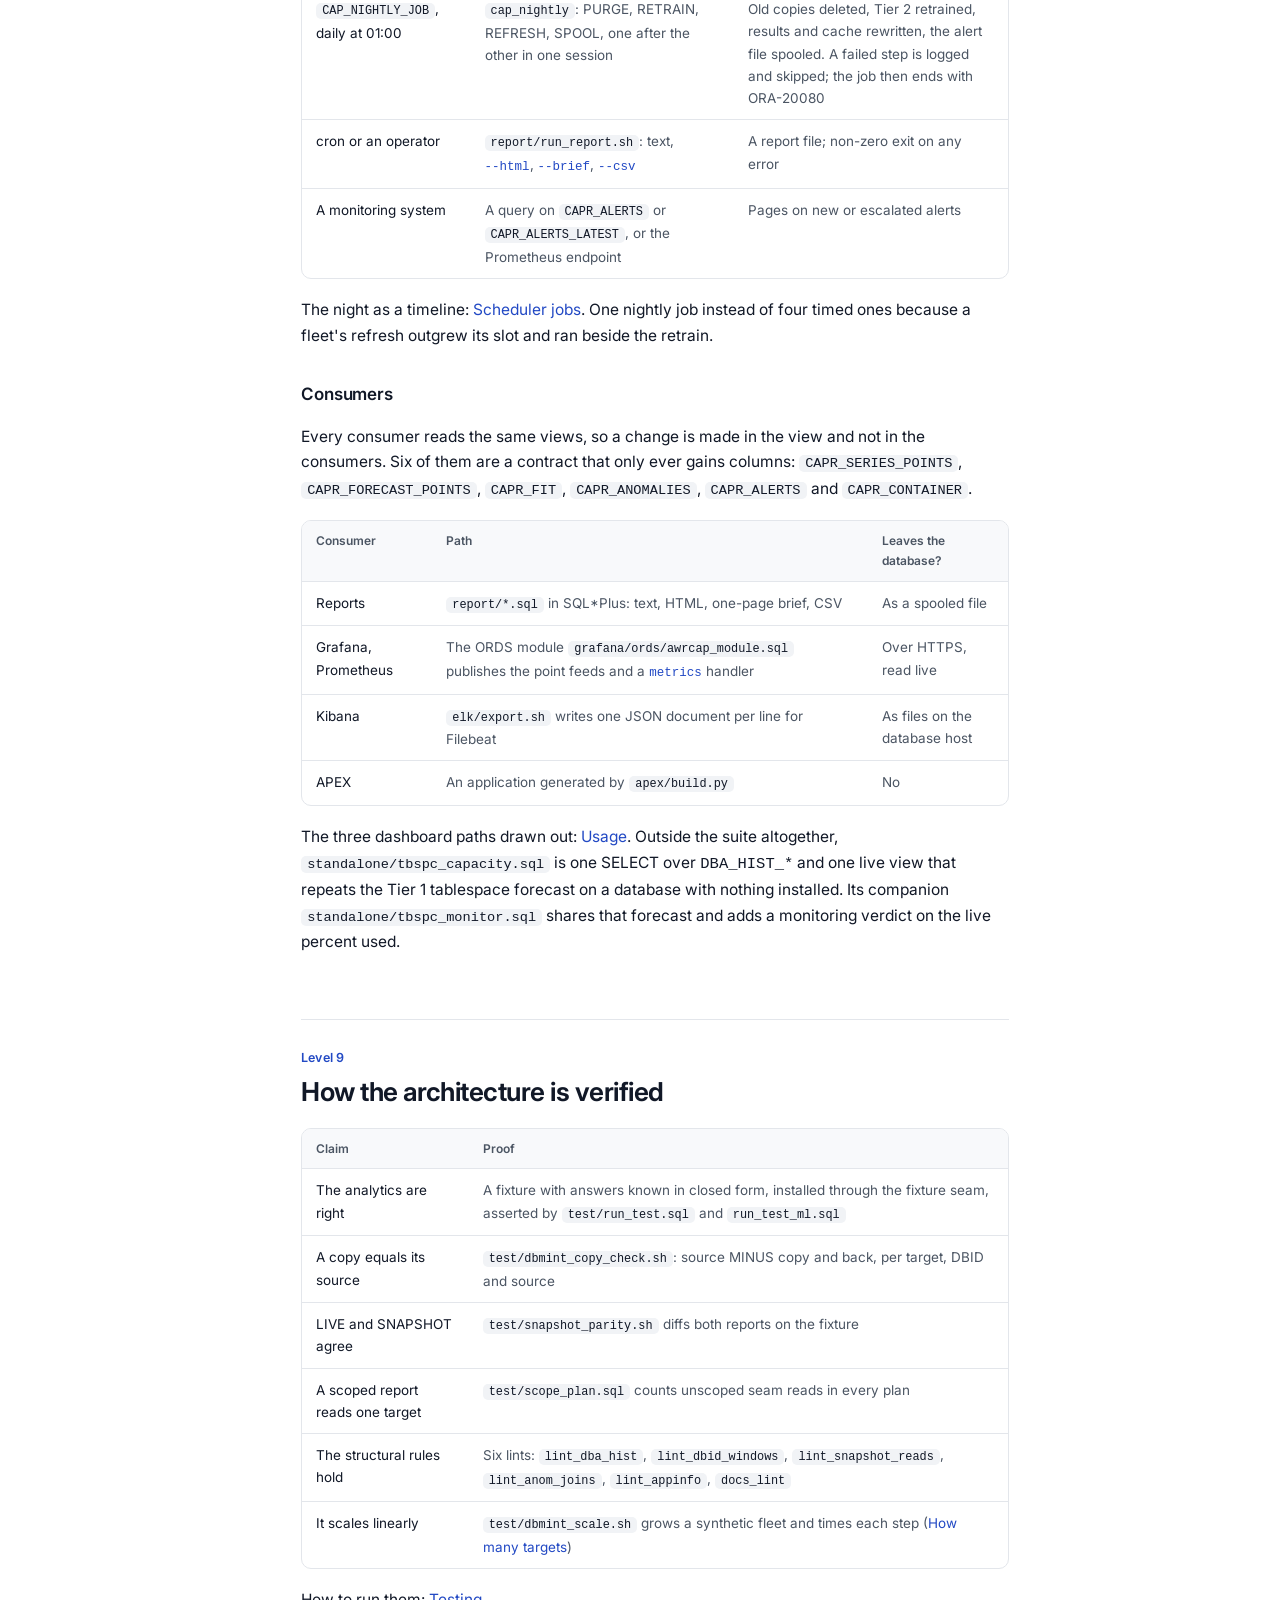
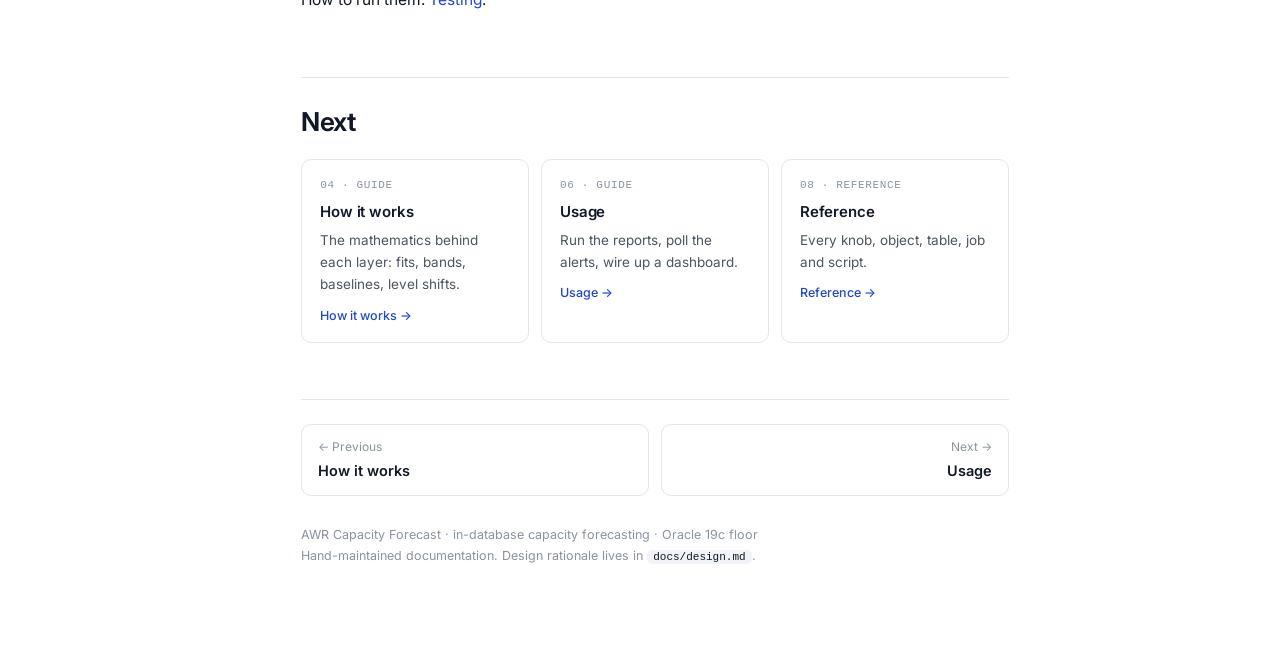
==== commit 60afe187: "Add a standalone tablespace monitoring query" ====
--- a/docs/architecture.html
+++ b/docs/architecture.html
@@ -1278,7 +1278,8 @@
       <p>The three dashboard paths drawn out: <a href="usage.html#kibana">Usage</a>. Outside the
         suite altogether, <span class="inline">standalone/tbspc_capacity.sql</span> is one SELECT
         over <code>DBA_HIST_*</code> and one live view that repeats the Tier 1 tablespace forecast
-        on a database with nothing installed.</p>
+        on a database with nothing installed. Its companion <span class="inline">standalone/tbspc_monitor.sql</span>
+        shares that forecast and adds a monitoring verdict on the live percent used.</p>
 
       <!-- ===================== TESTING ===================== -->
       <div class="section-head" id="verified">
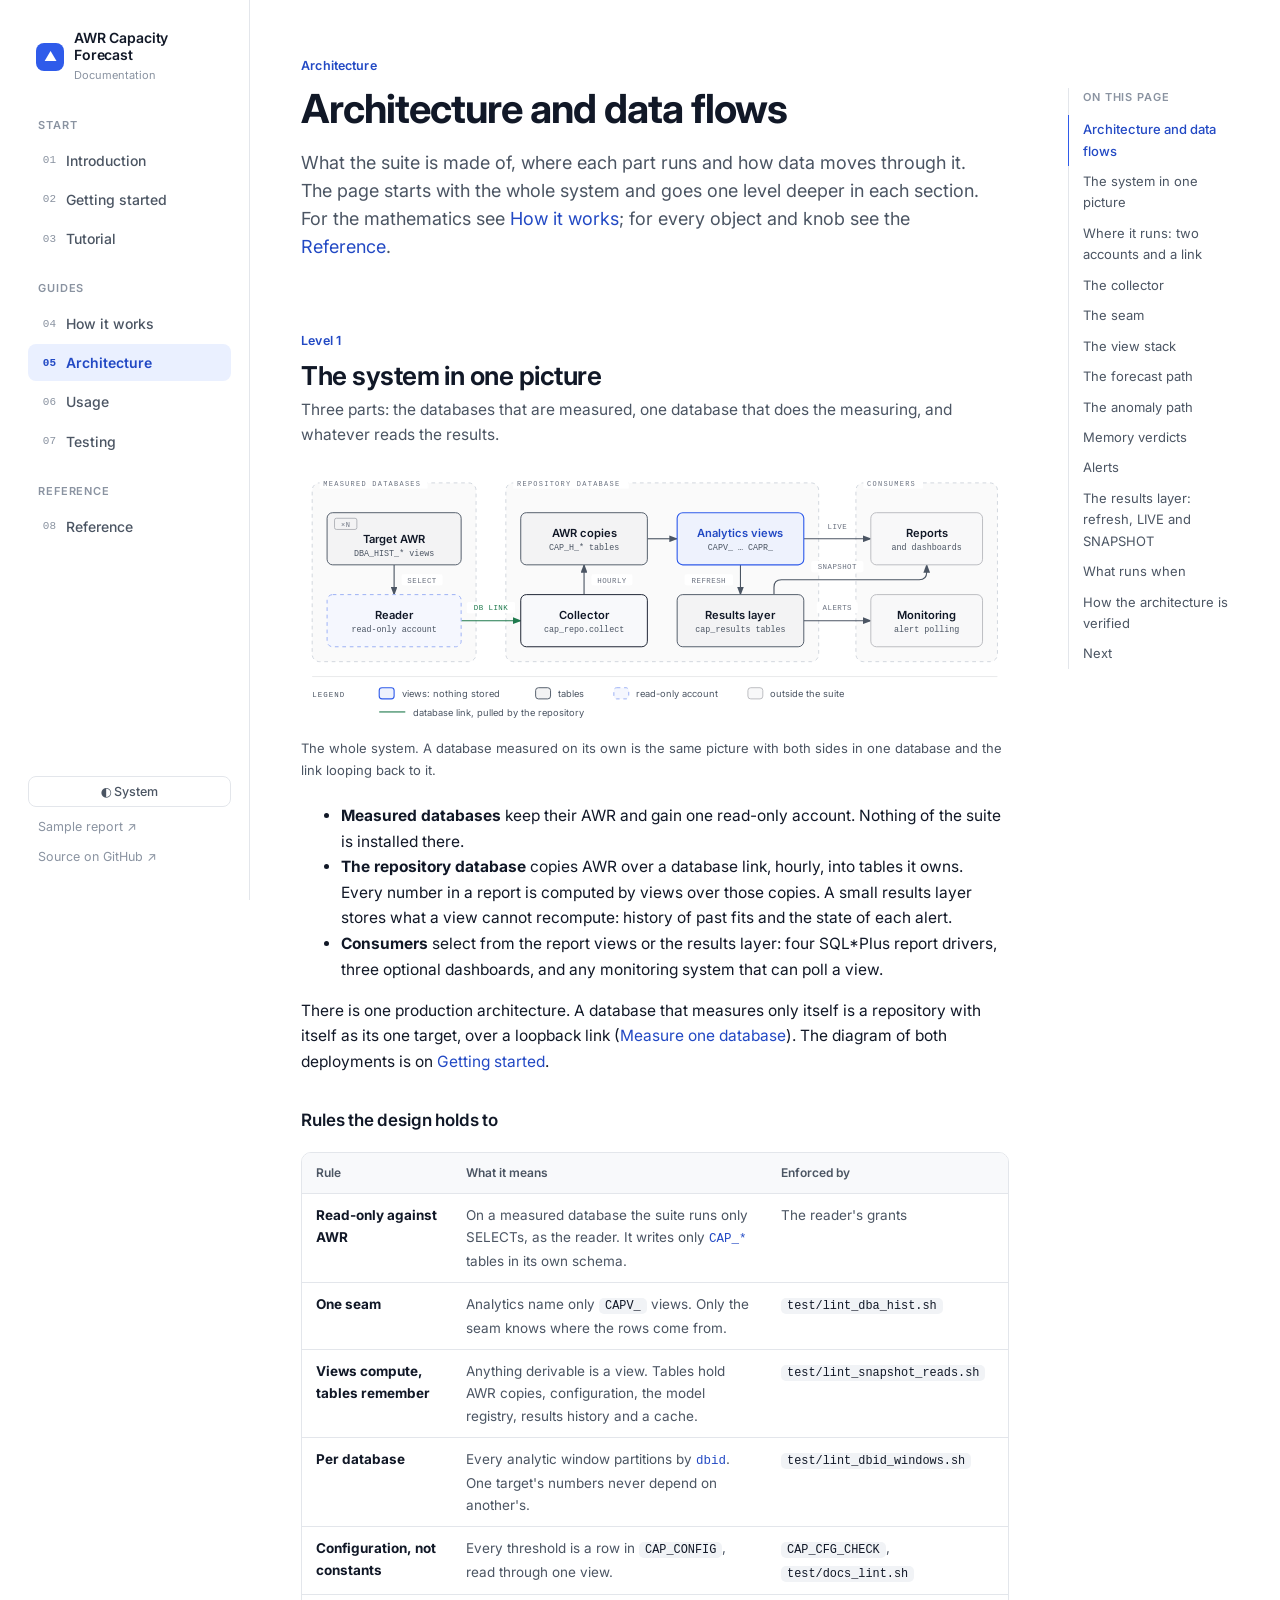
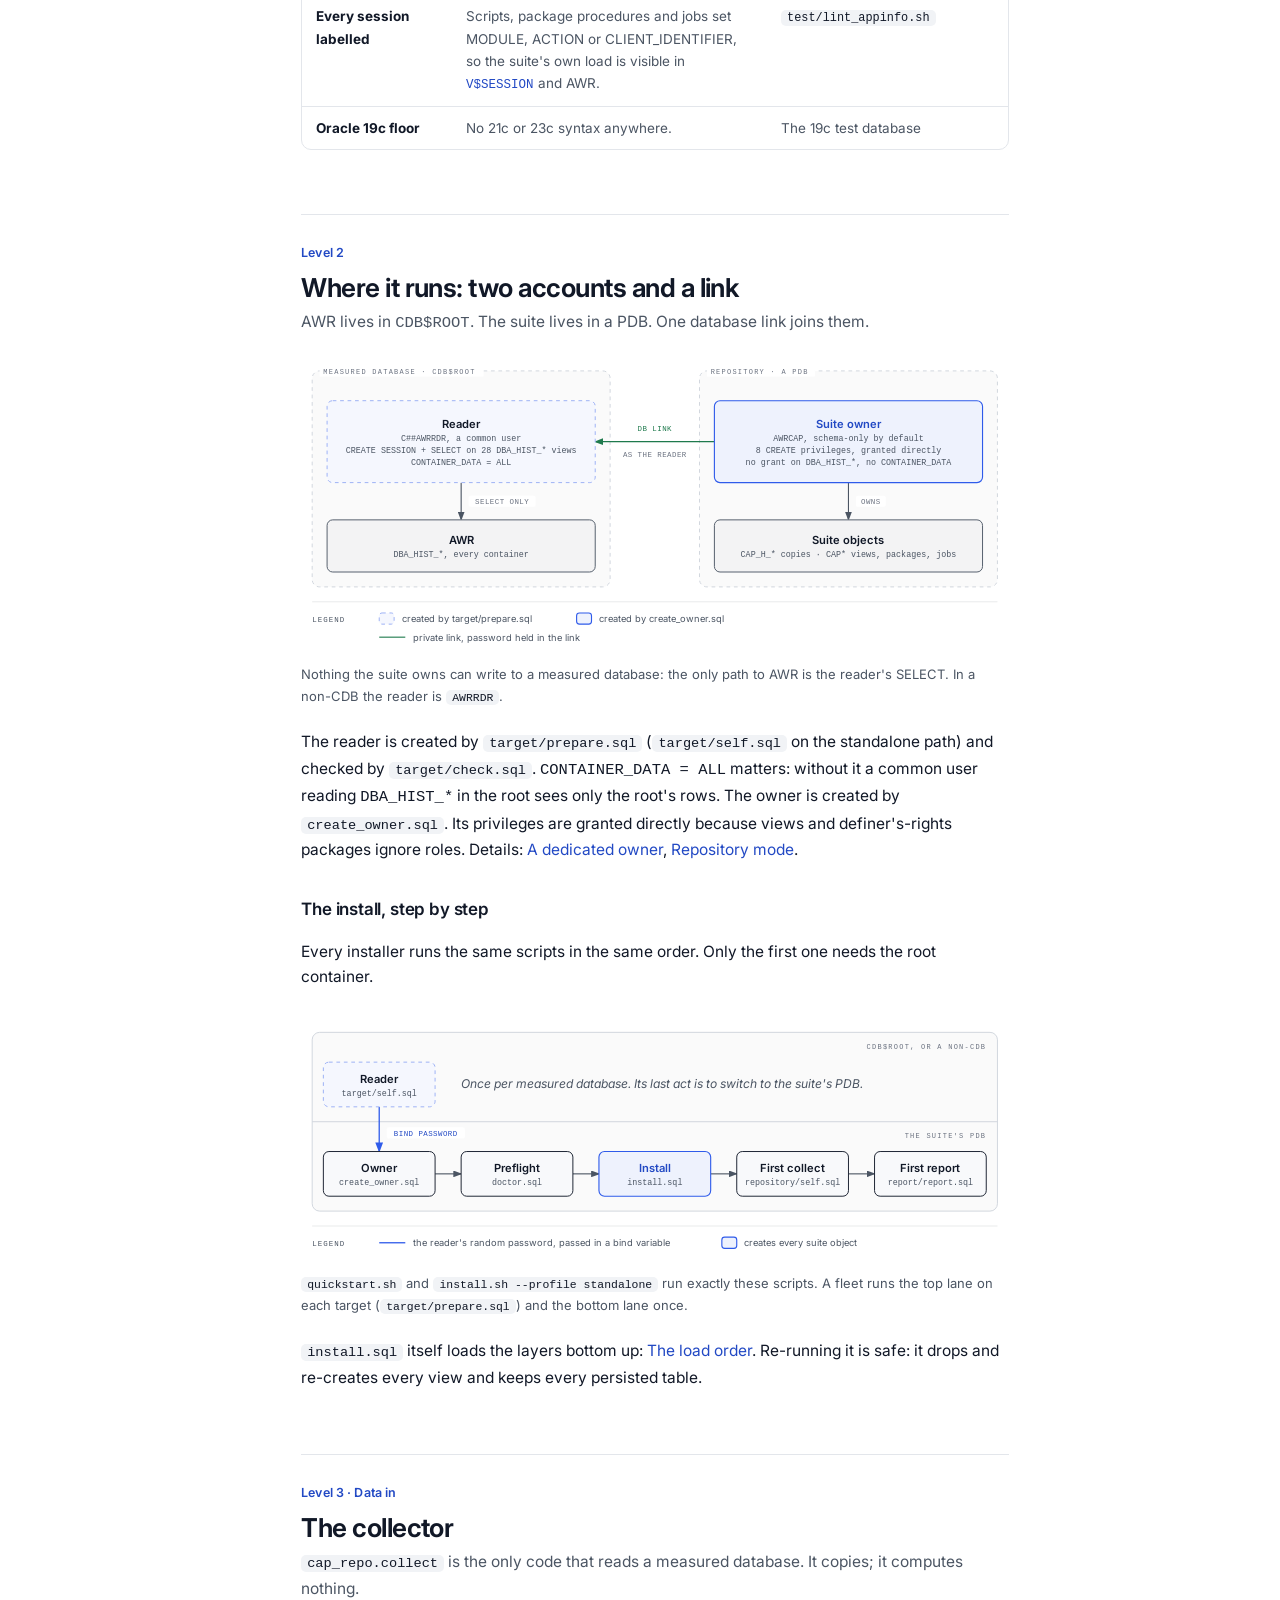
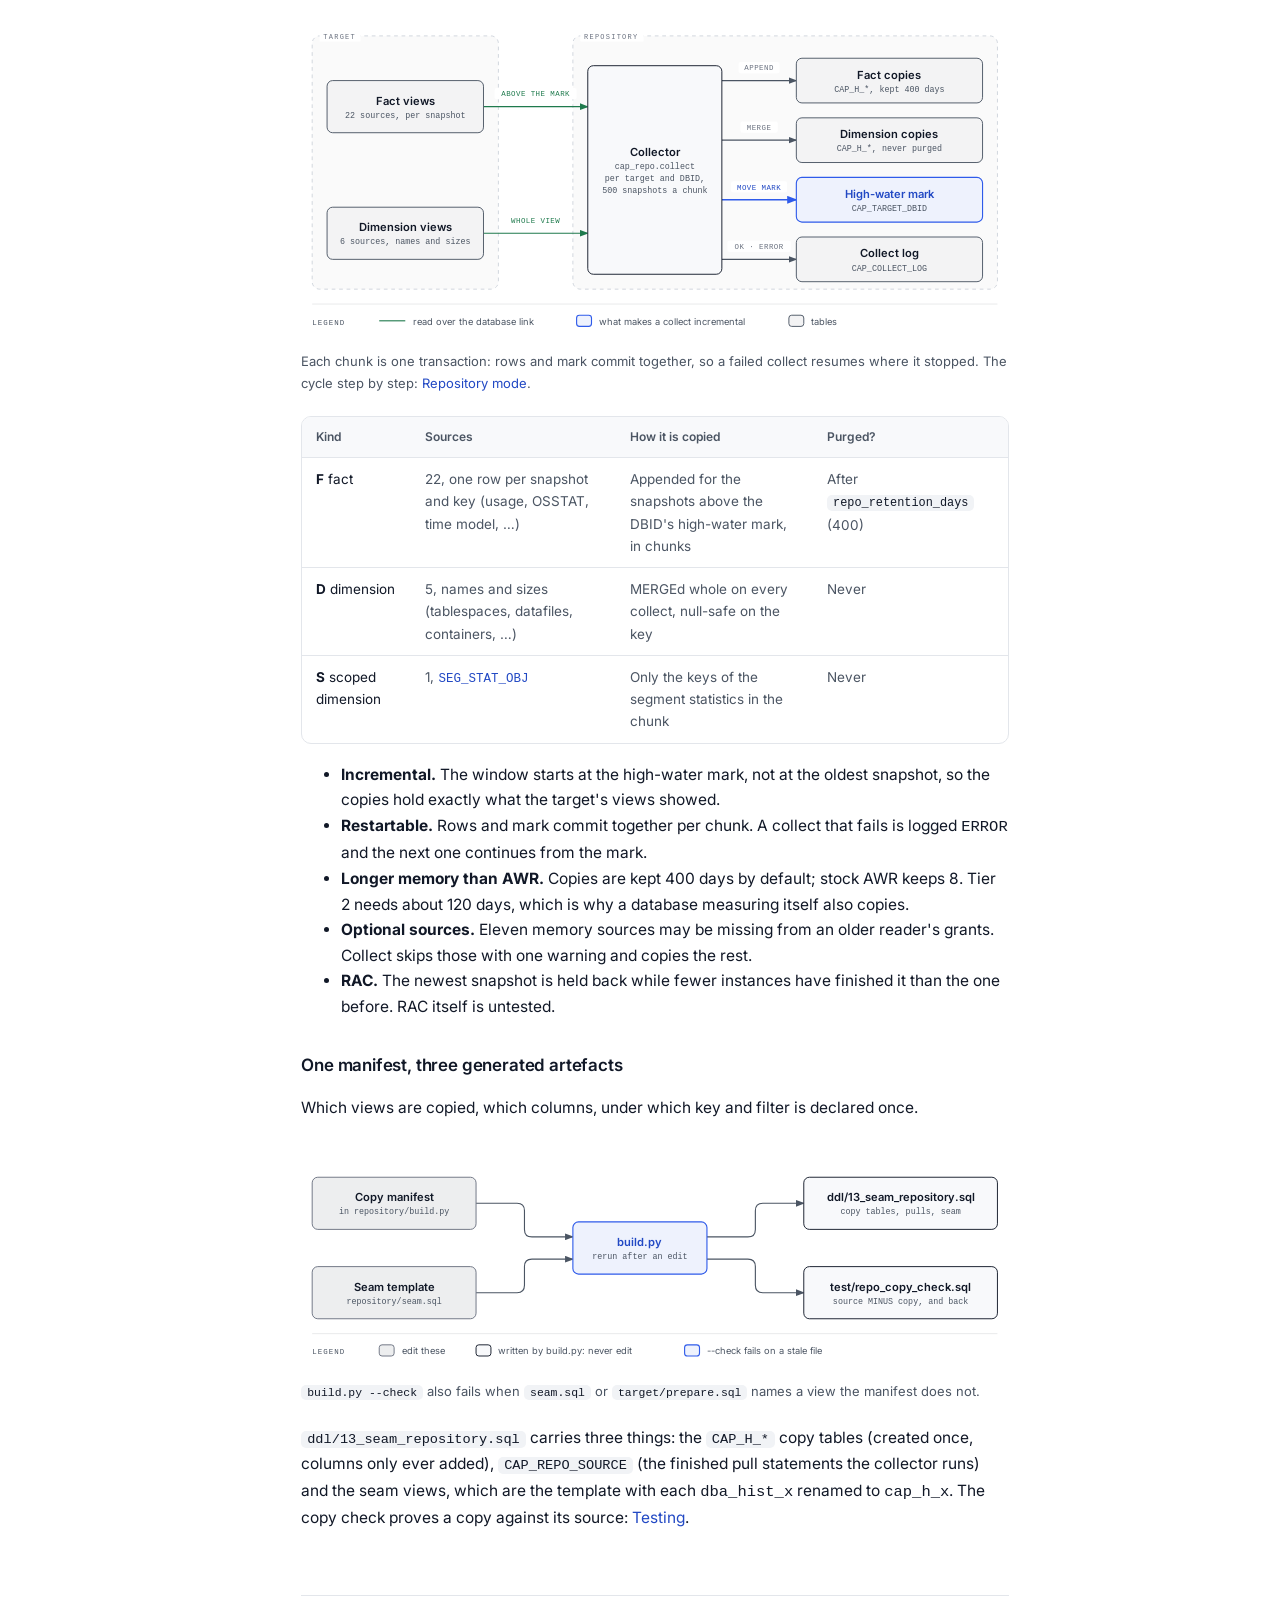
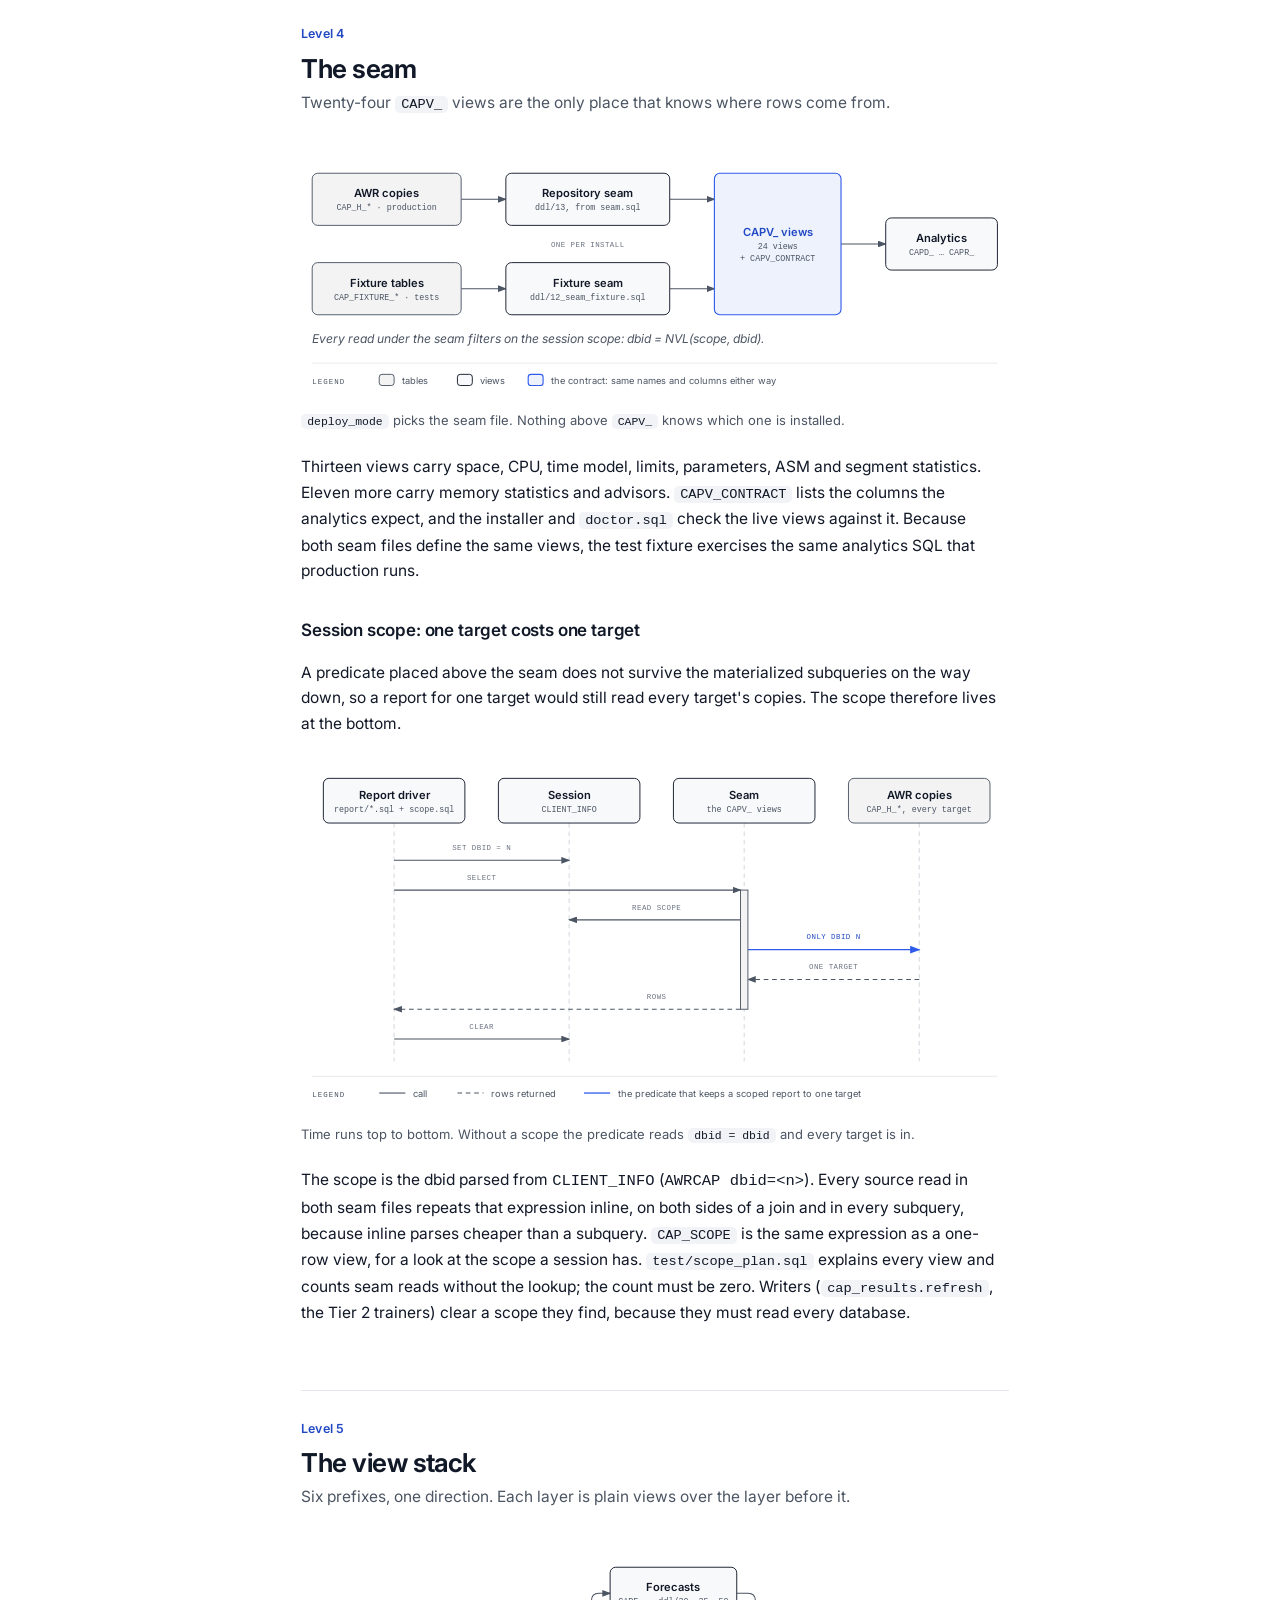
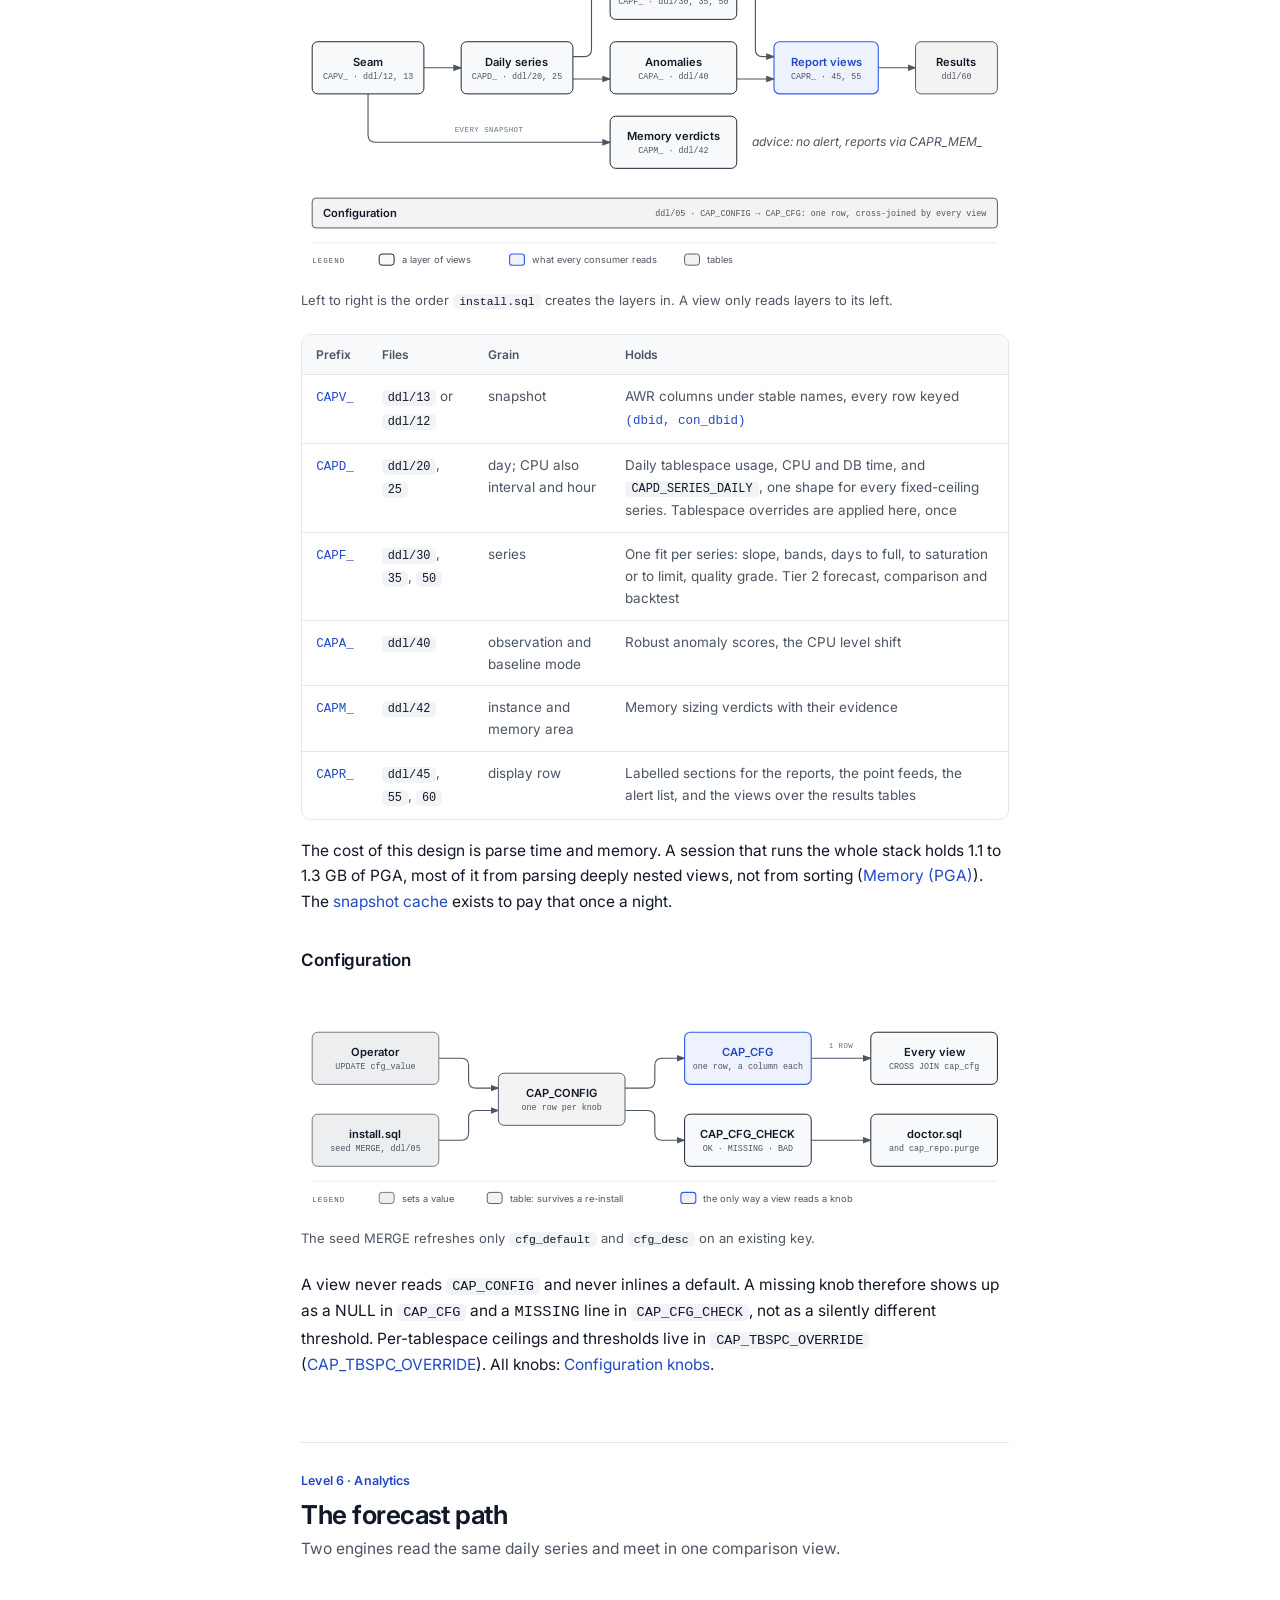
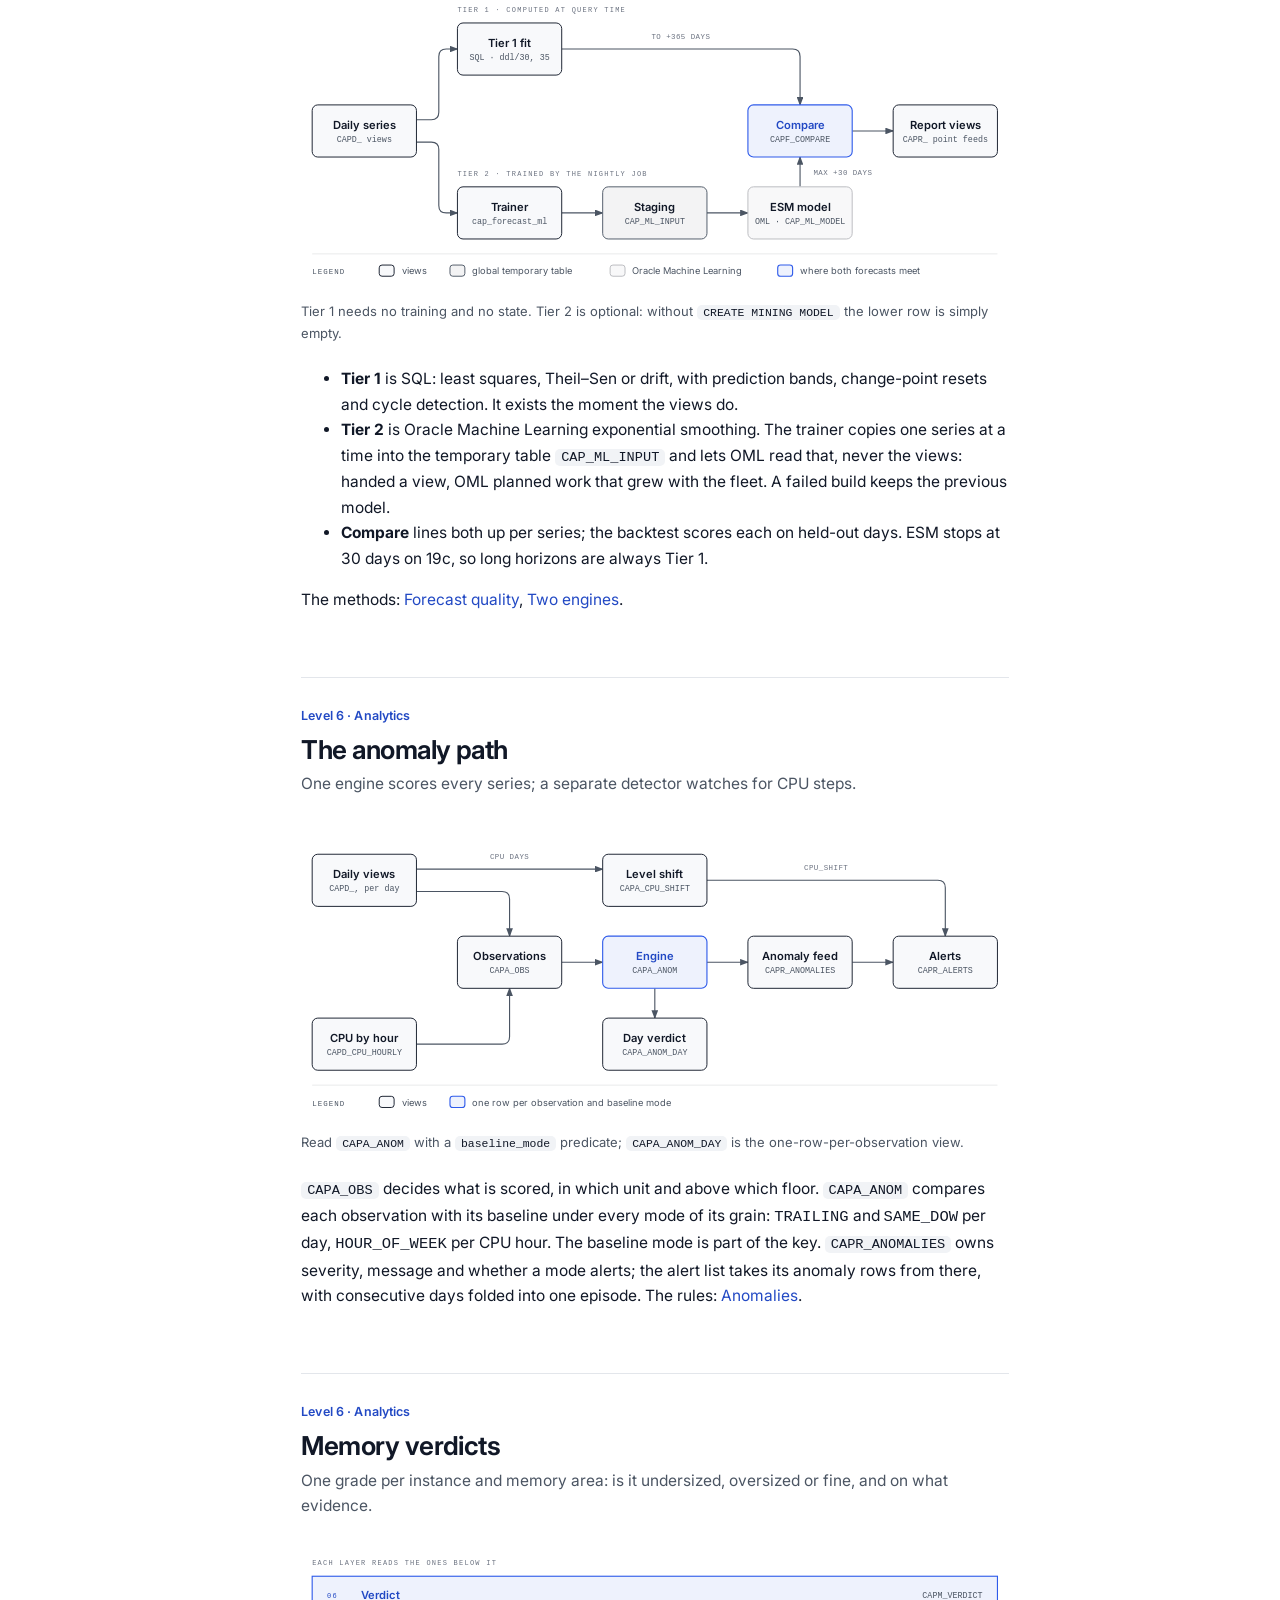
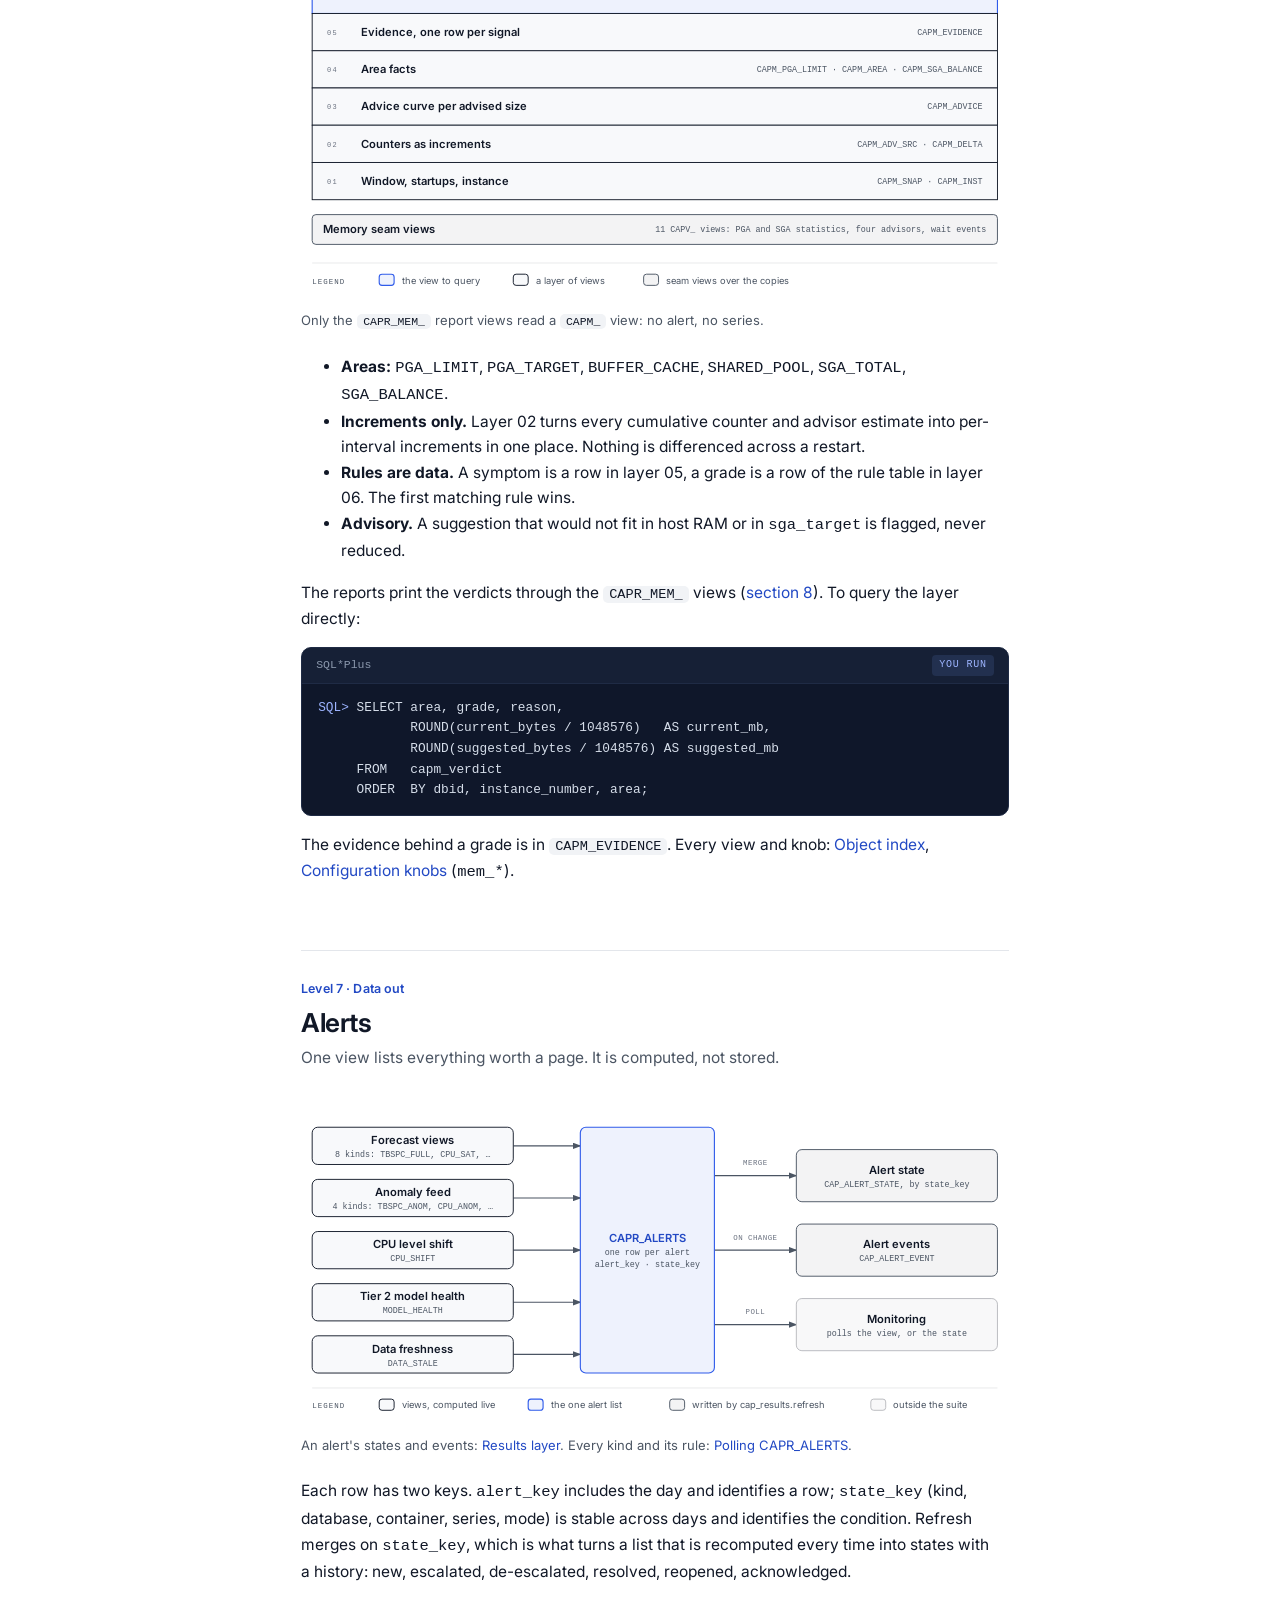
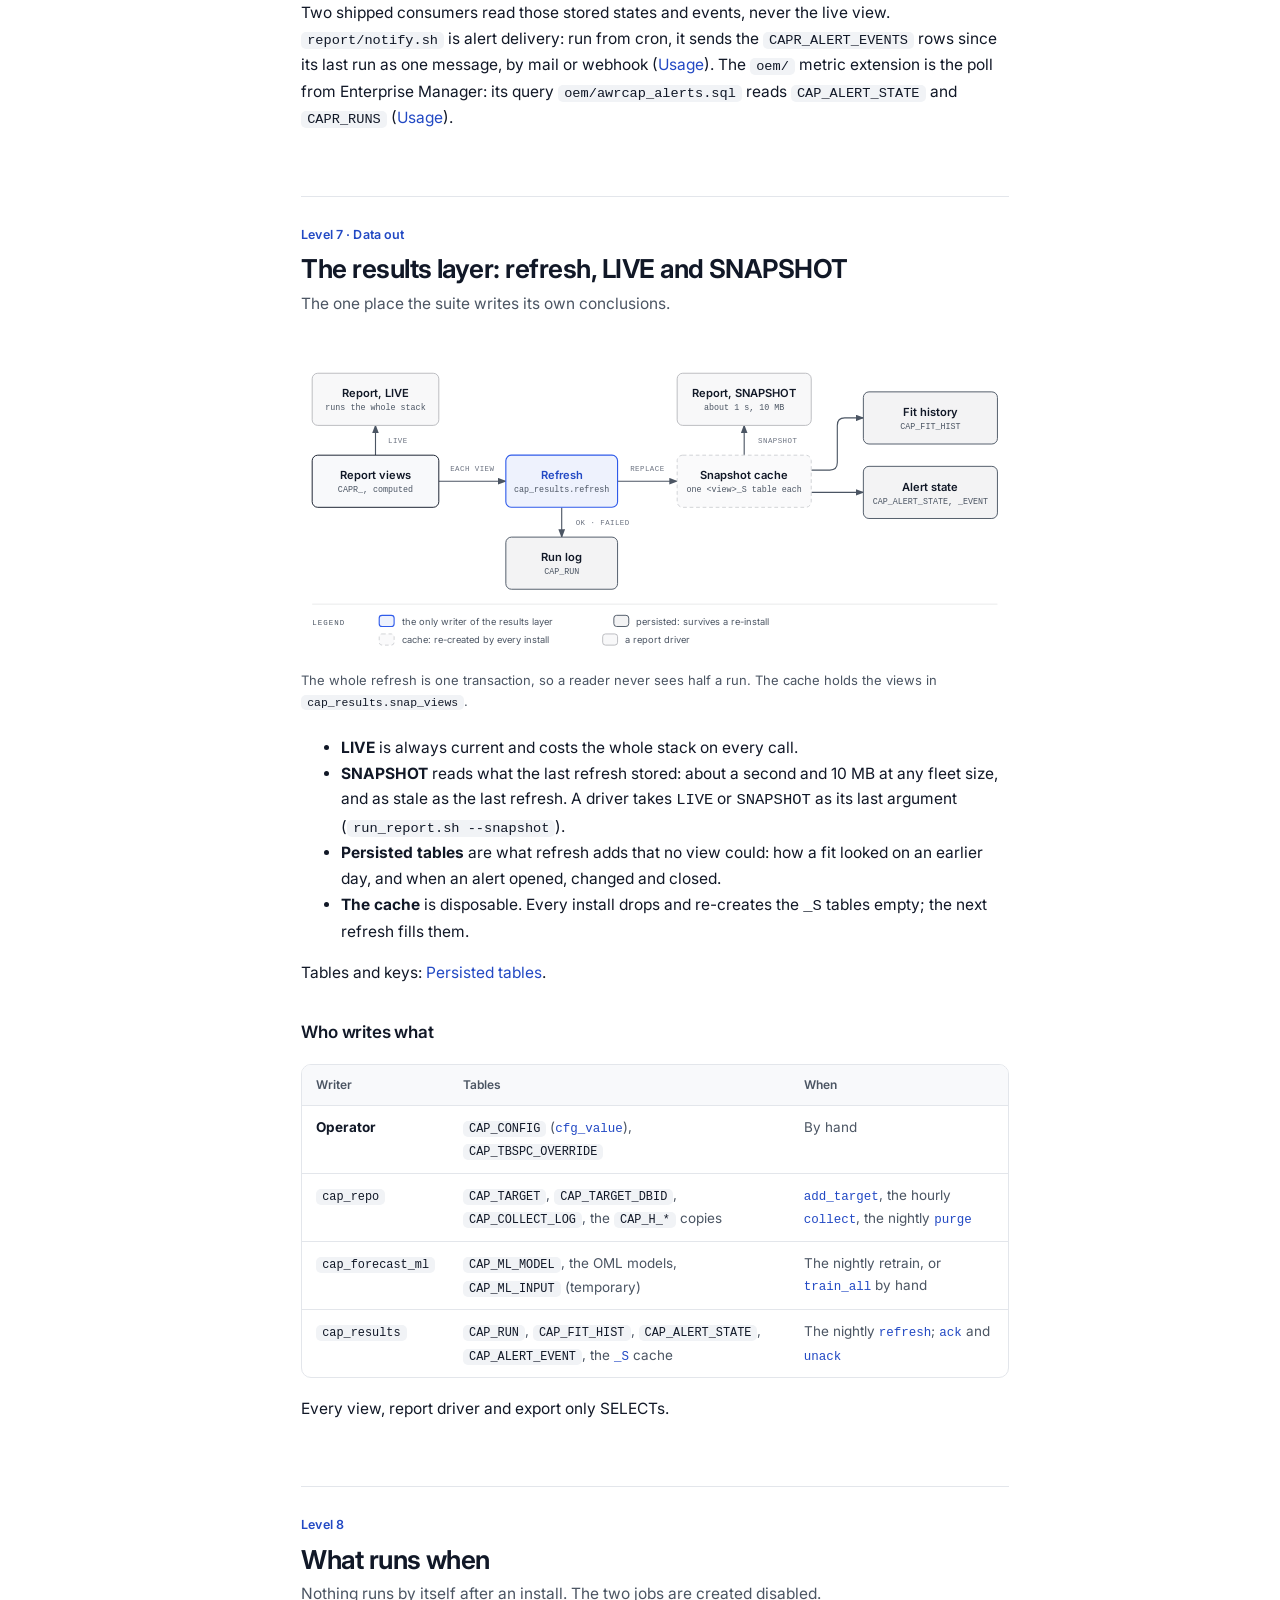
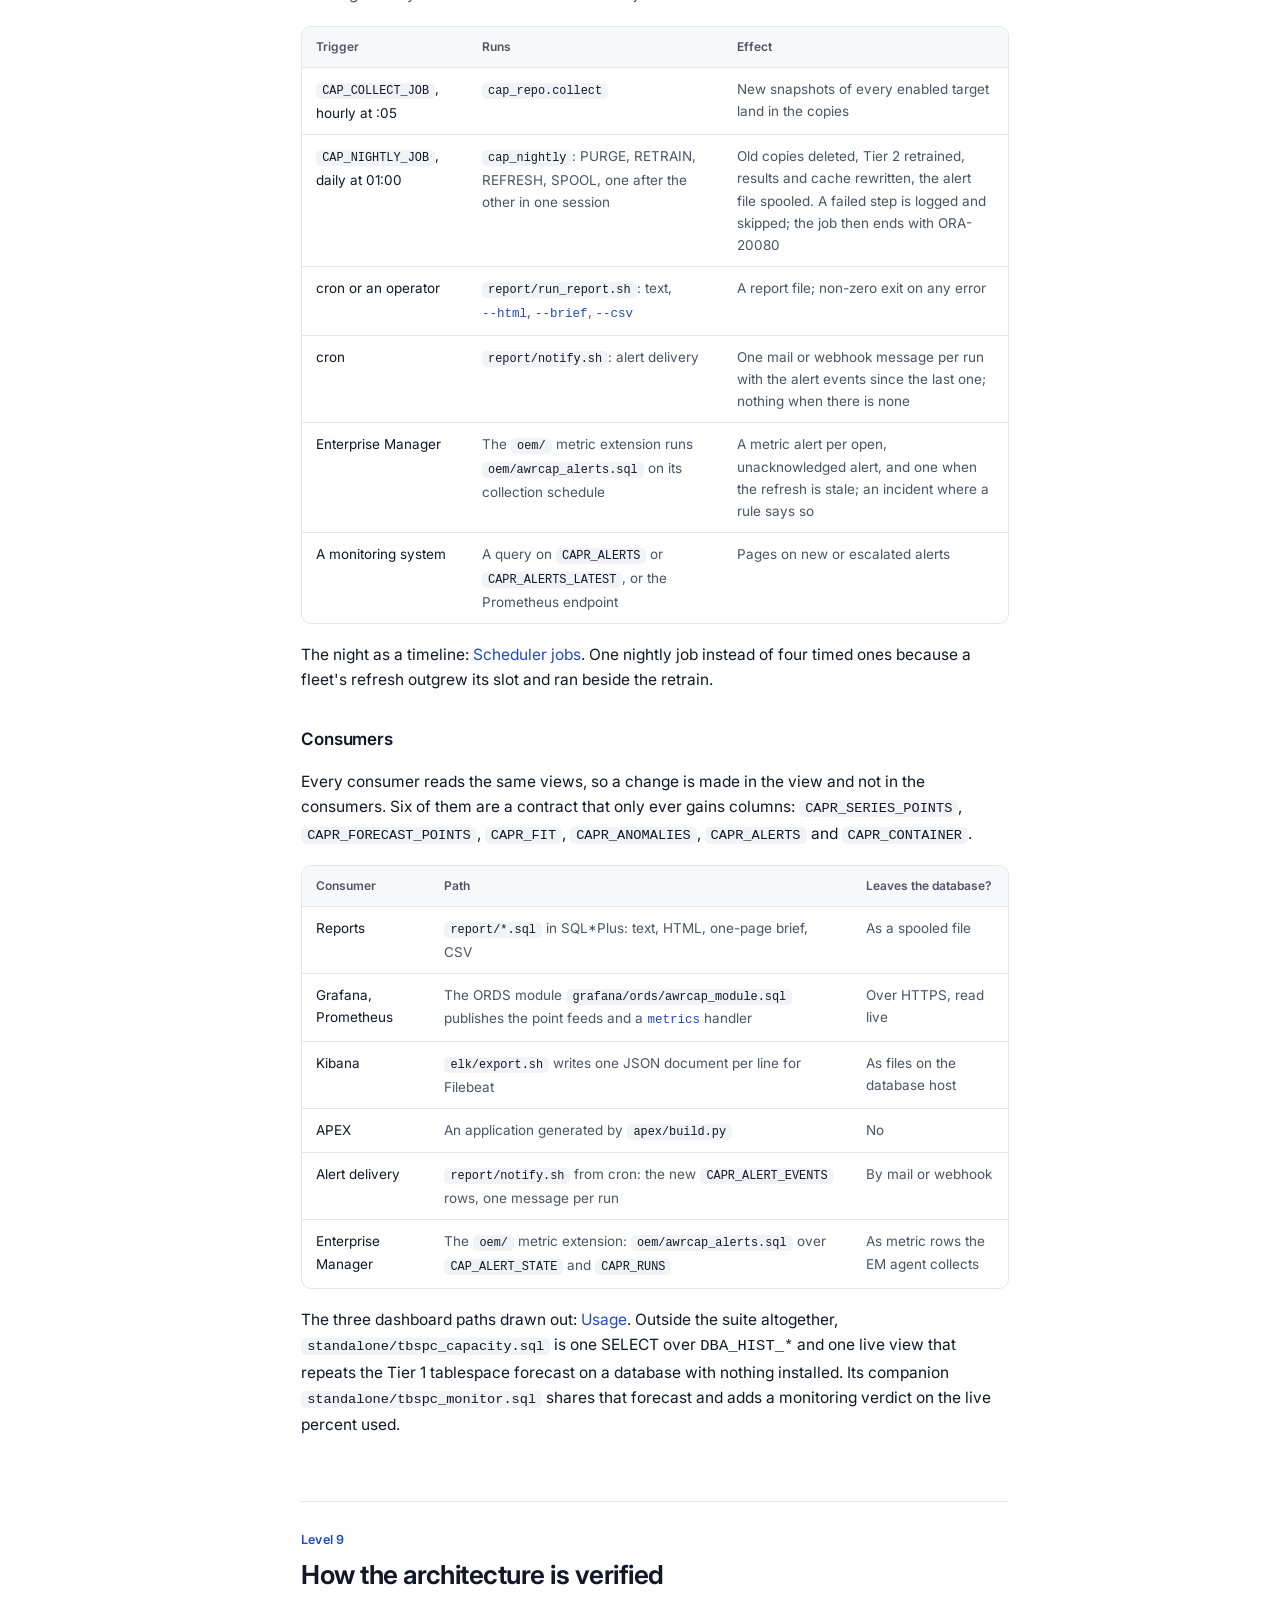
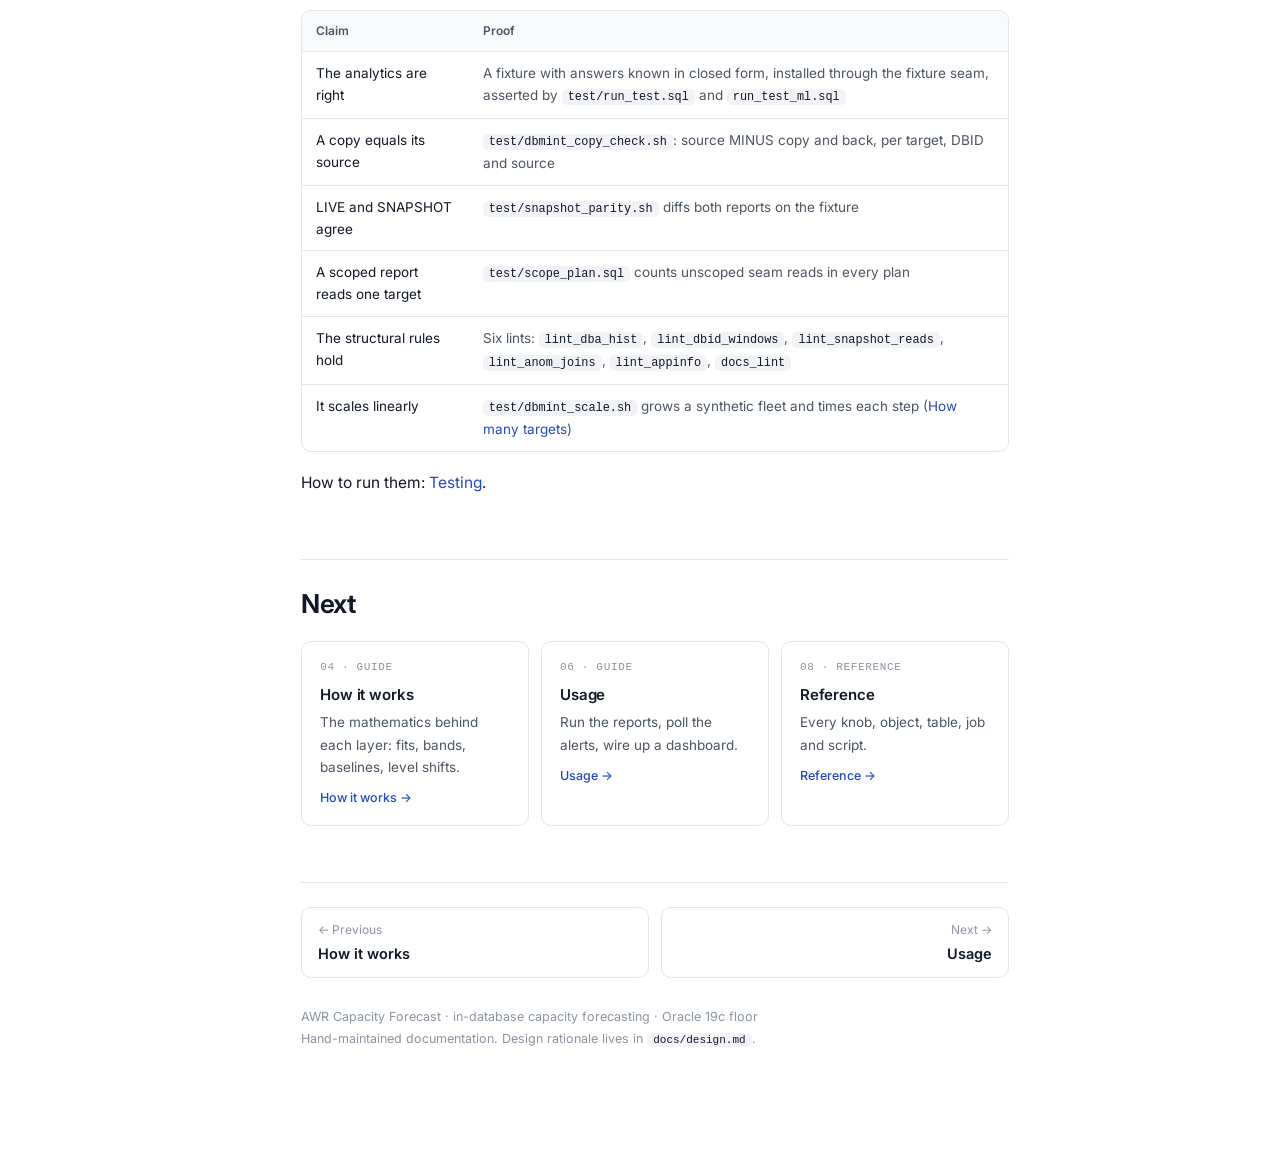
==== commit 205abc15: "Name notify.sh and the OEM metric extension in the architecture page The alerts level, the "What run" ====
--- a/docs/architecture.html
+++ b/docs/architecture.html
@@ -1130,6 +1130,14 @@
         and identifies the condition. Refresh merges on <code>state_key</code>, which is what
         turns a list that is recomputed every time into states with a history:
         new, escalated, de-escalated, resolved, reopened, acknowledged.</p>
+      <p>Two shipped consumers read those stored states and events, never the live view.
+        <span class="inline">report/notify.sh</span> is alert delivery: run from cron, it sends
+        the <span class="inline">CAPR_ALERT_EVENTS</span> rows since its last run as one message,
+        by mail or webhook (<a href="usage.html#notify">Usage</a>). The
+        <span class="inline">oem/</span> metric extension is the poll from Enterprise Manager:
+        its query <span class="inline">oem/awrcap_alerts.sql</span> reads
+        <span class="inline">CAP_ALERT_STATE</span> and <span class="inline">CAPR_RUNS</span>
+        (<a href="usage.html#oem">Usage</a>).</p>
 
       <div class="section-head" id="results">
         <span class="eyebrow">Level 7 · Data out</span>
@@ -1249,6 +1257,8 @@
             <tr><td><span class="inline">CAP_COLLECT_JOB</span>, hourly at :05</td><td class="def"><span class="inline">cap_repo.collect</span></td><td class="def">New snapshots of every enabled target land in the copies</td></tr>
             <tr><td><span class="inline">CAP_NIGHTLY_JOB</span>, daily at 01:00</td><td class="def"><span class="inline">cap_nightly</span>: PURGE, RETRAIN, REFRESH, SPOOL, one after the other in one session</td><td class="def">Old copies deleted, Tier 2 retrained, results and cache rewritten, the alert file spooled. A failed step is logged and skipped; the job then ends with ORA-20080</td></tr>
             <tr><td>cron or an operator</td><td class="def"><span class="inline">report/run_report.sh</span>: text, <code>--html</code>, <code>--brief</code>, <code>--csv</code></td><td class="def">A report file; non-zero exit on any error</td></tr>
+            <tr><td>cron</td><td class="def"><span class="inline">report/notify.sh</span>: alert delivery</td><td class="def">One mail or webhook message per run with the alert events since the last one; nothing when there is none</td></tr>
+            <tr><td>Enterprise Manager</td><td class="def">The <span class="inline">oem/</span> metric extension runs <span class="inline">oem/awrcap_alerts.sql</span> on its collection schedule</td><td class="def">A metric alert per open, unacknowledged alert, and one when the refresh is stale; an incident where a rule says so</td></tr>
             <tr><td>A monitoring system</td><td class="def">A query on <span class="inline">CAPR_ALERTS</span> or <span class="inline">CAPR_ALERTS_LATEST</span>, or the Prometheus endpoint</td><td class="def">Pages on new or escalated alerts</td></tr>
           </tbody>
         </table>
@@ -1272,6 +1282,8 @@
             <tr><td>Grafana, Prometheus</td><td class="def">The ORDS module <span class="inline">grafana/ords/awrcap_module.sql</span> publishes the point feeds and a <code>metrics</code> handler</td><td class="def">Over HTTPS, read live</td></tr>
             <tr><td>Kibana</td><td class="def"><span class="inline">elk/export.sh</span> writes one JSON document per line for Filebeat</td><td class="def">As files on the database host</td></tr>
             <tr><td>APEX</td><td class="def">An application generated by <span class="inline">apex/build.py</span></td><td class="def">No</td></tr>
+            <tr><td>Alert delivery</td><td class="def"><span class="inline">report/notify.sh</span> from cron: the new <span class="inline">CAPR_ALERT_EVENTS</span> rows, one message per run</td><td class="def">By mail or webhook</td></tr>
+            <tr><td>Enterprise Manager</td><td class="def">The <span class="inline">oem/</span> metric extension: <span class="inline">oem/awrcap_alerts.sql</span> over <span class="inline">CAP_ALERT_STATE</span> and <span class="inline">CAPR_RUNS</span></td><td class="def">As metric rows the EM agent collects</td></tr>
           </tbody>
         </table>
       </div>
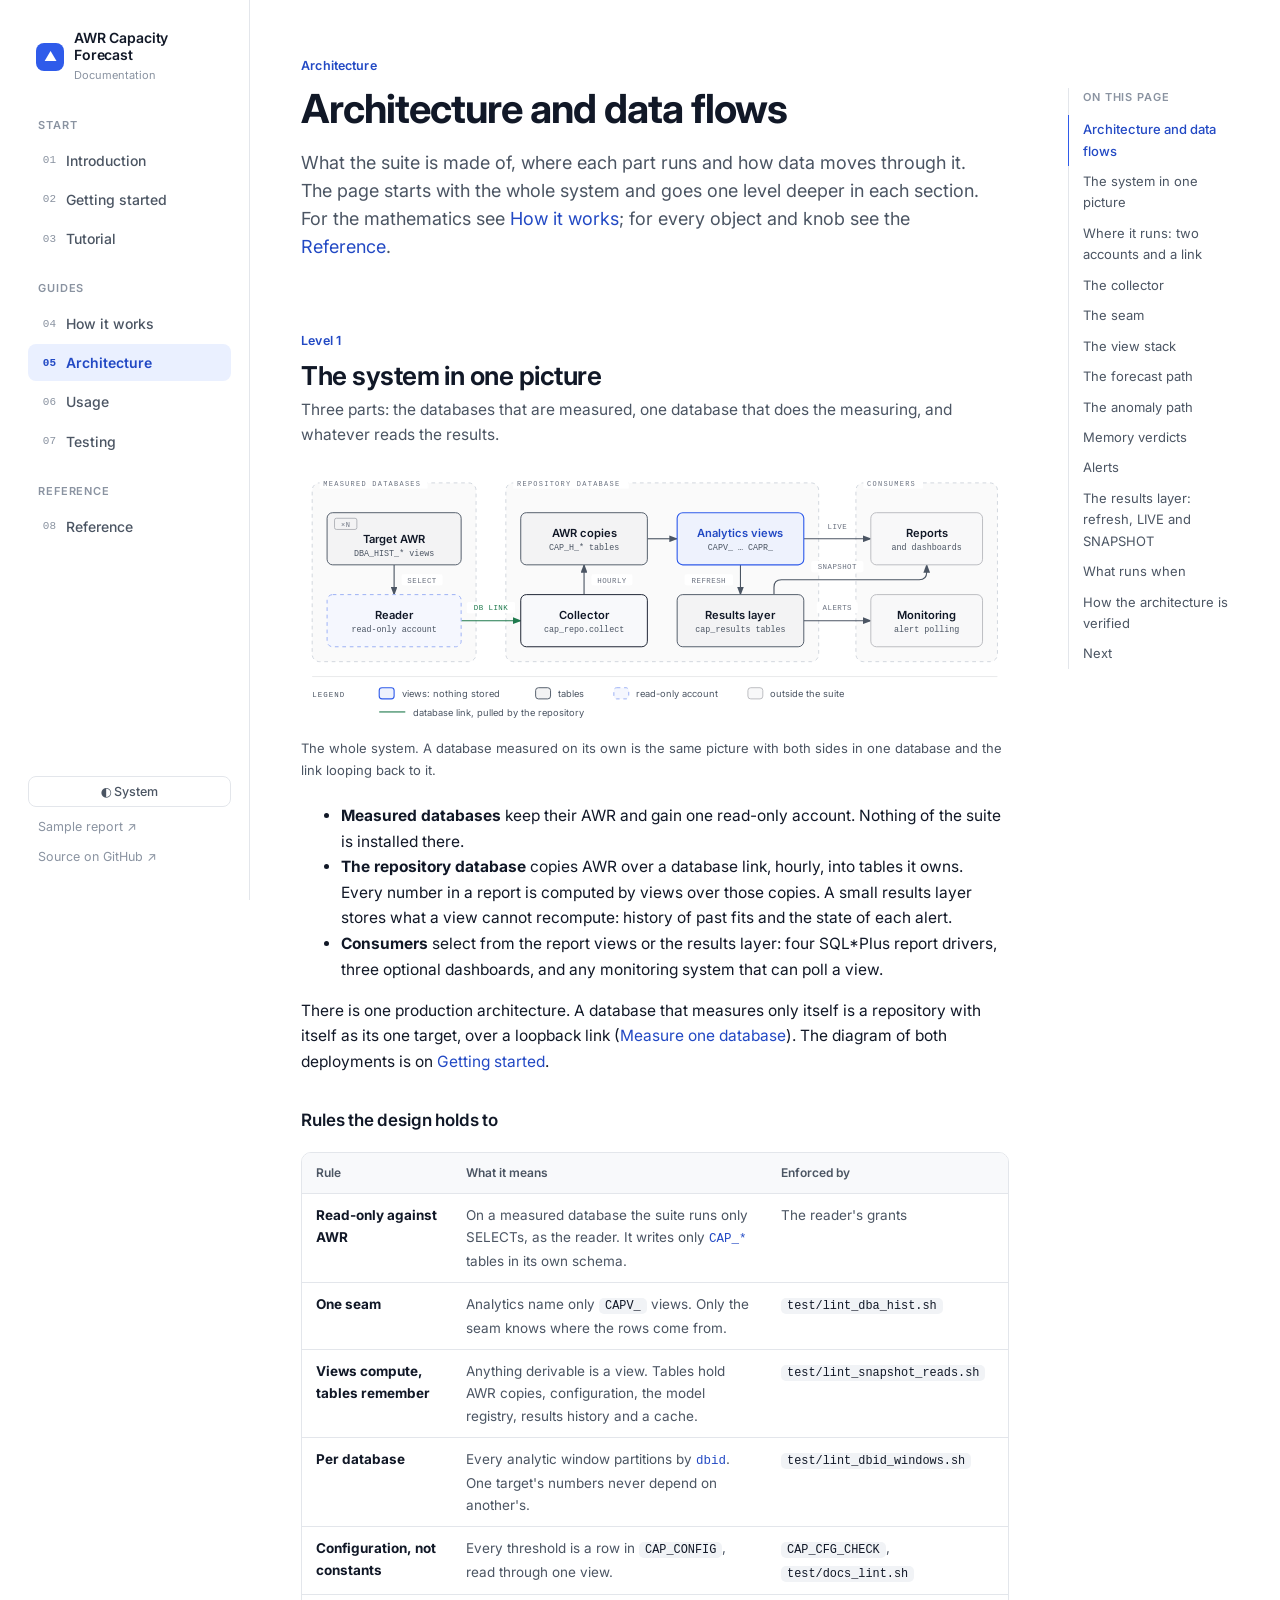
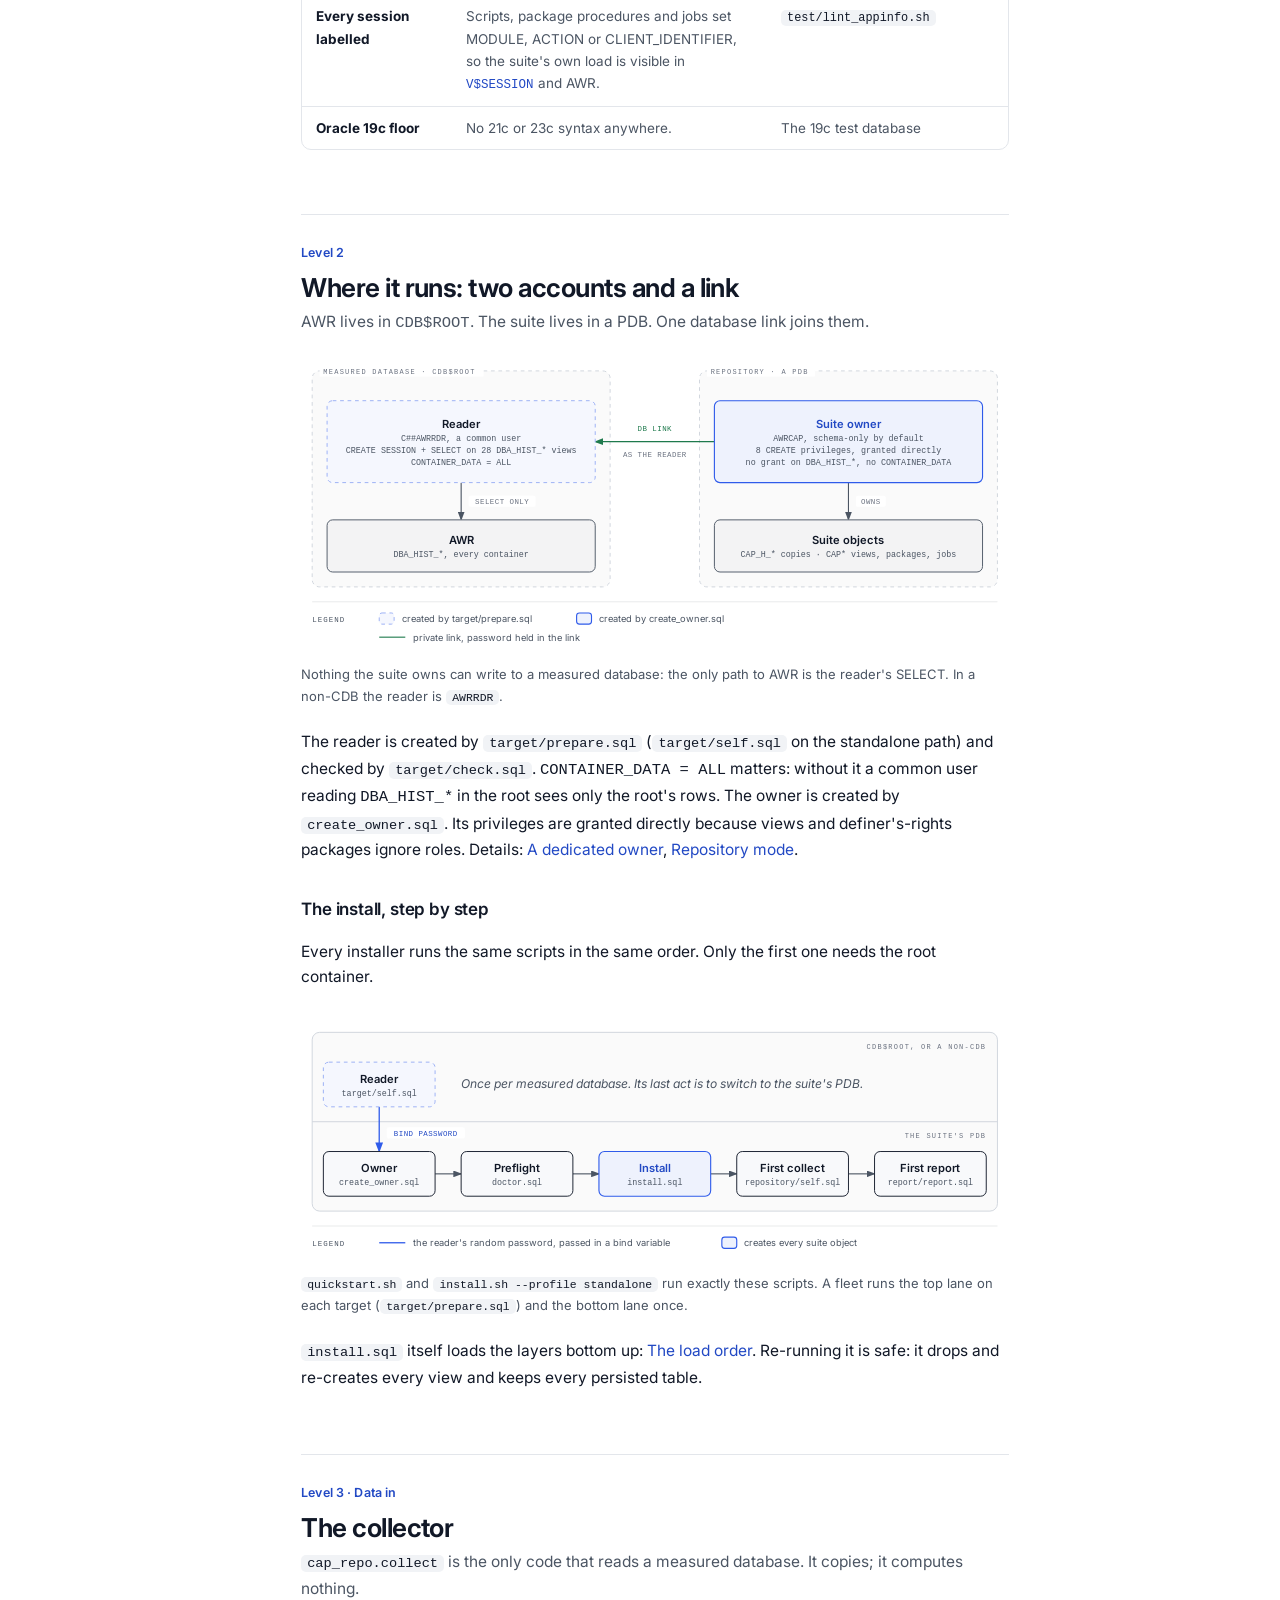
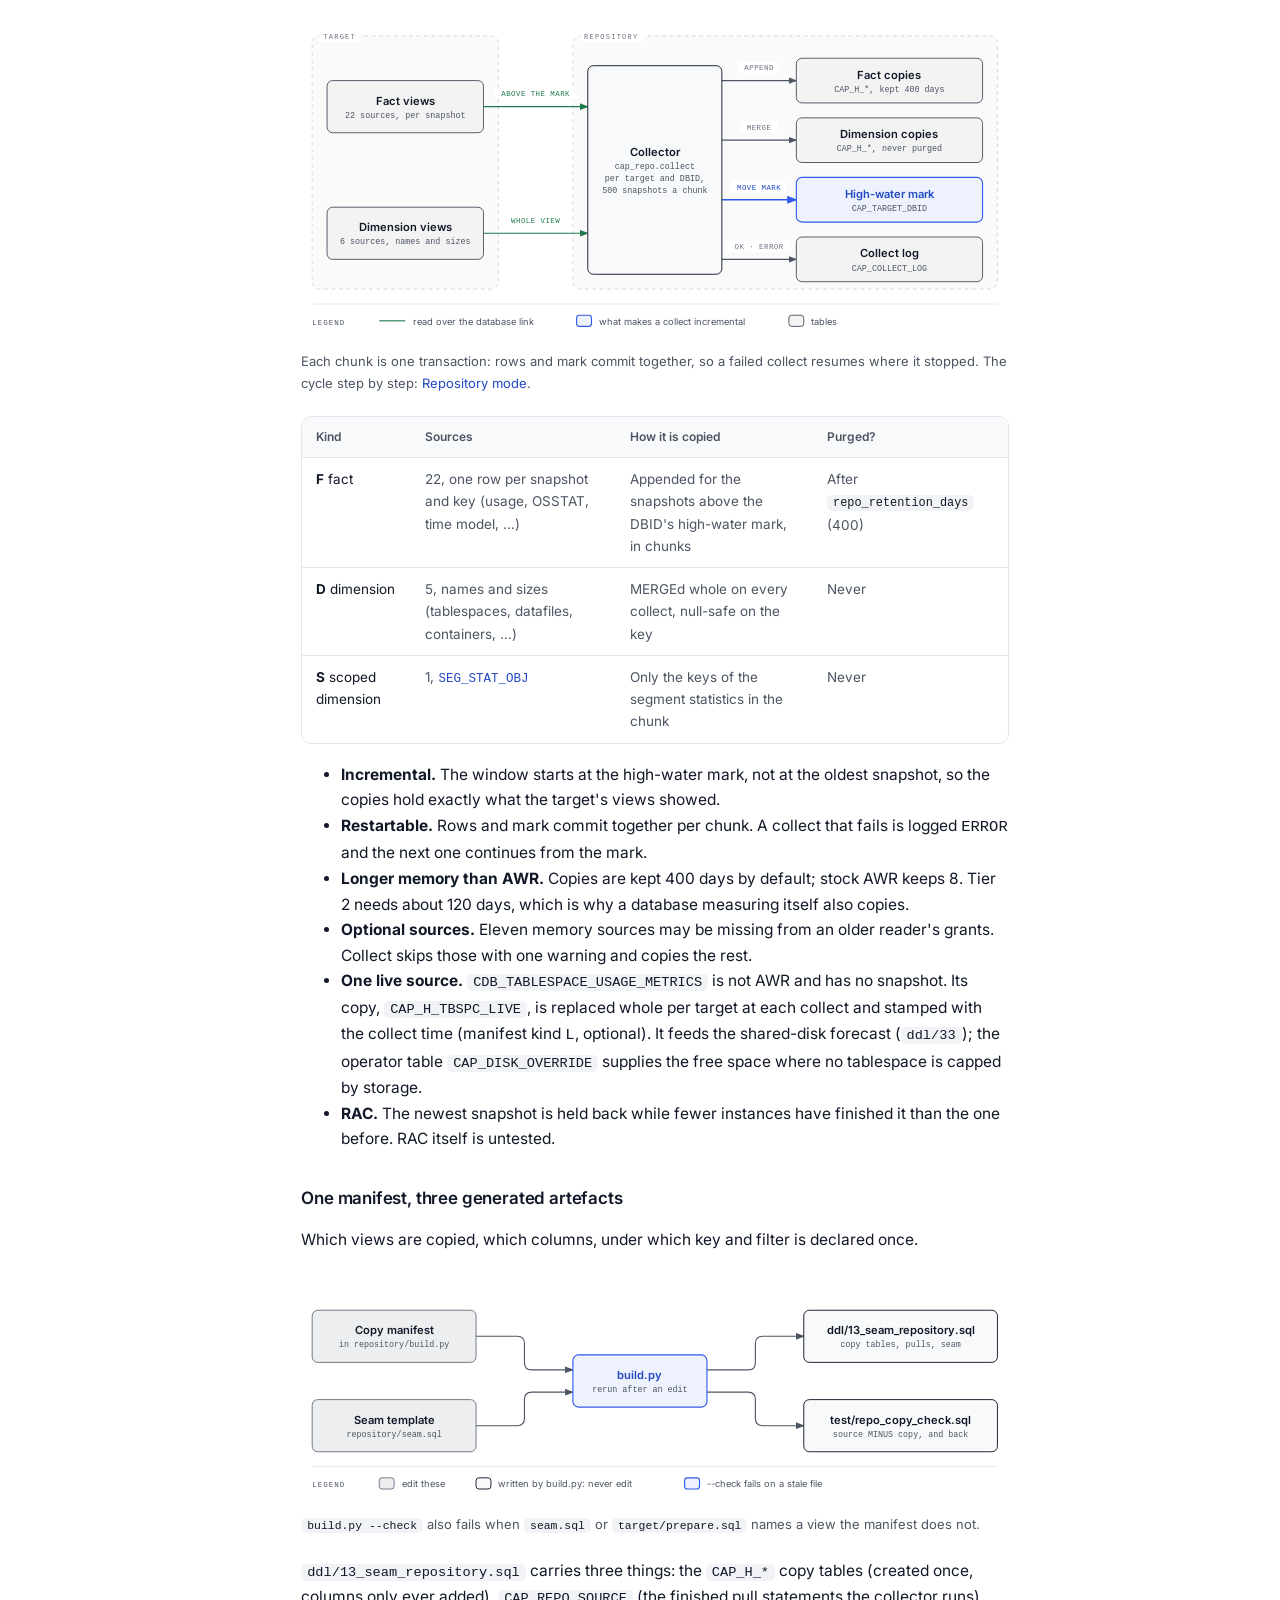
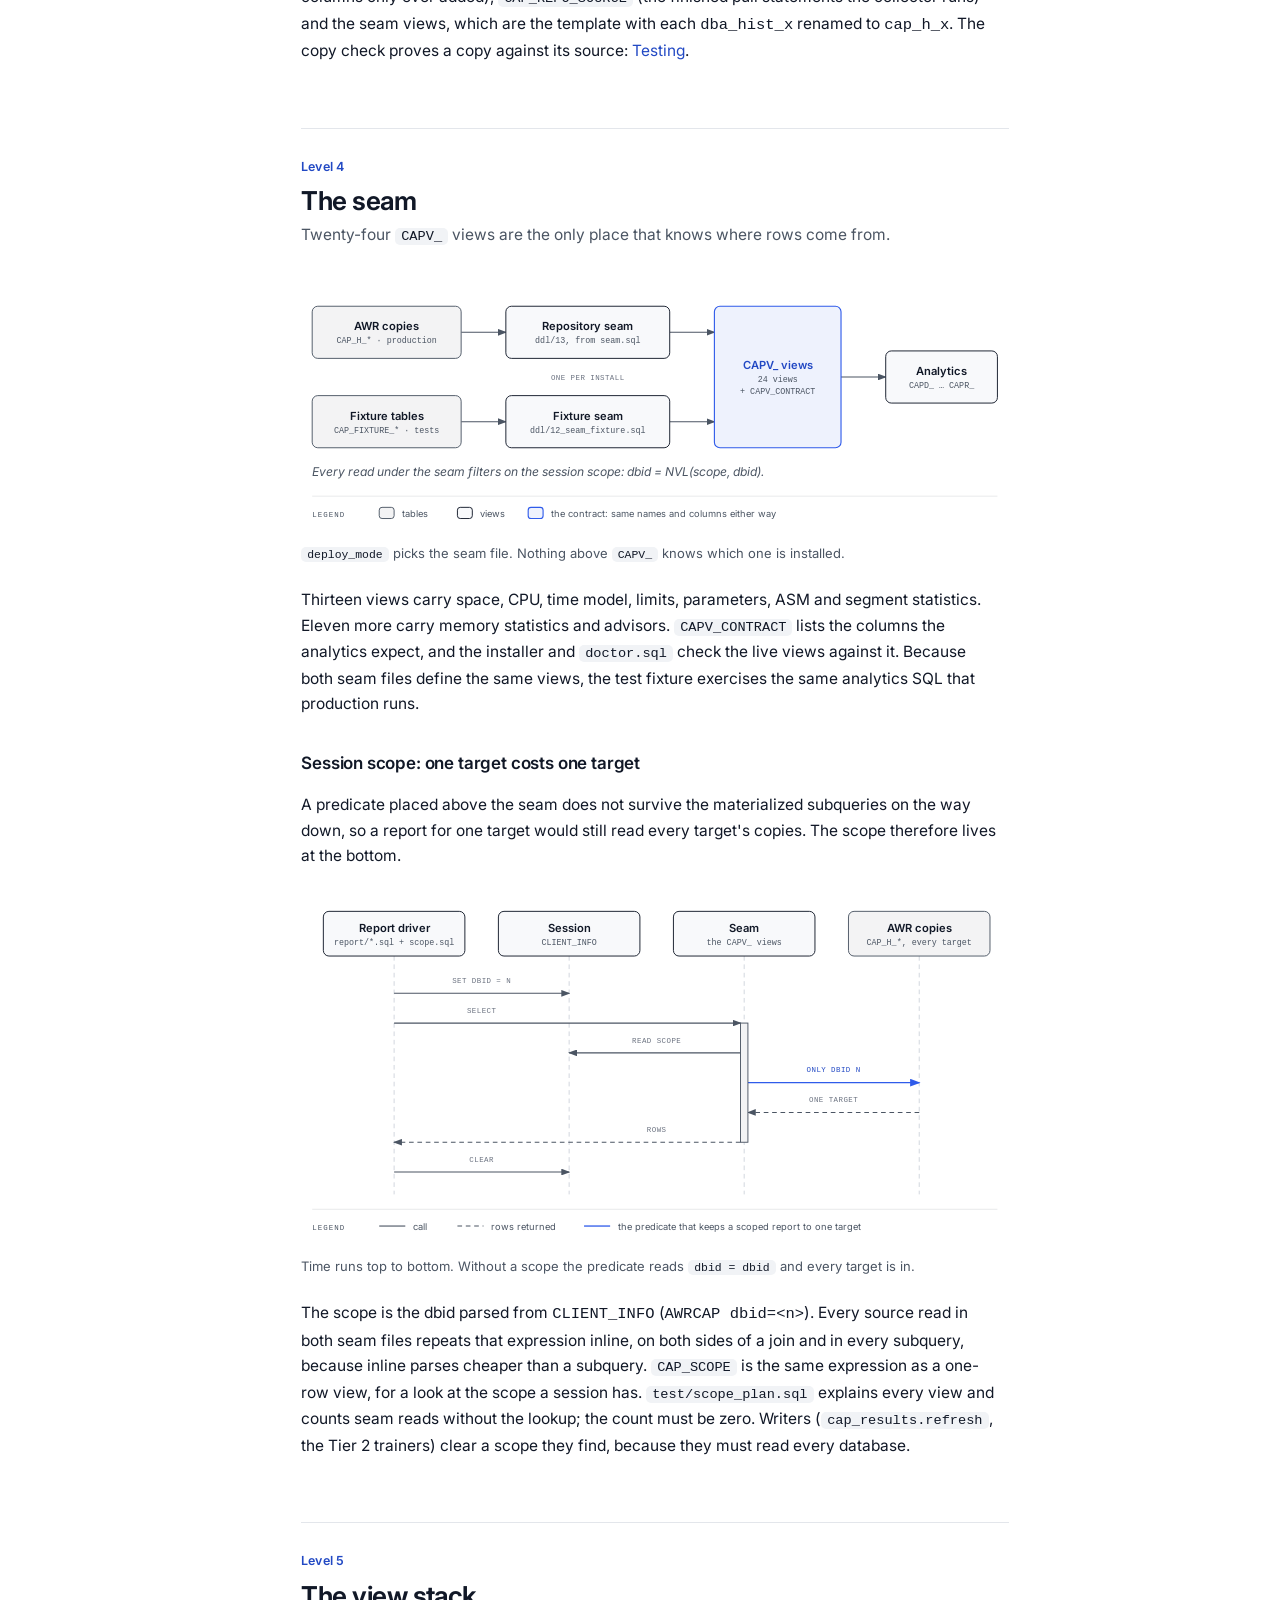
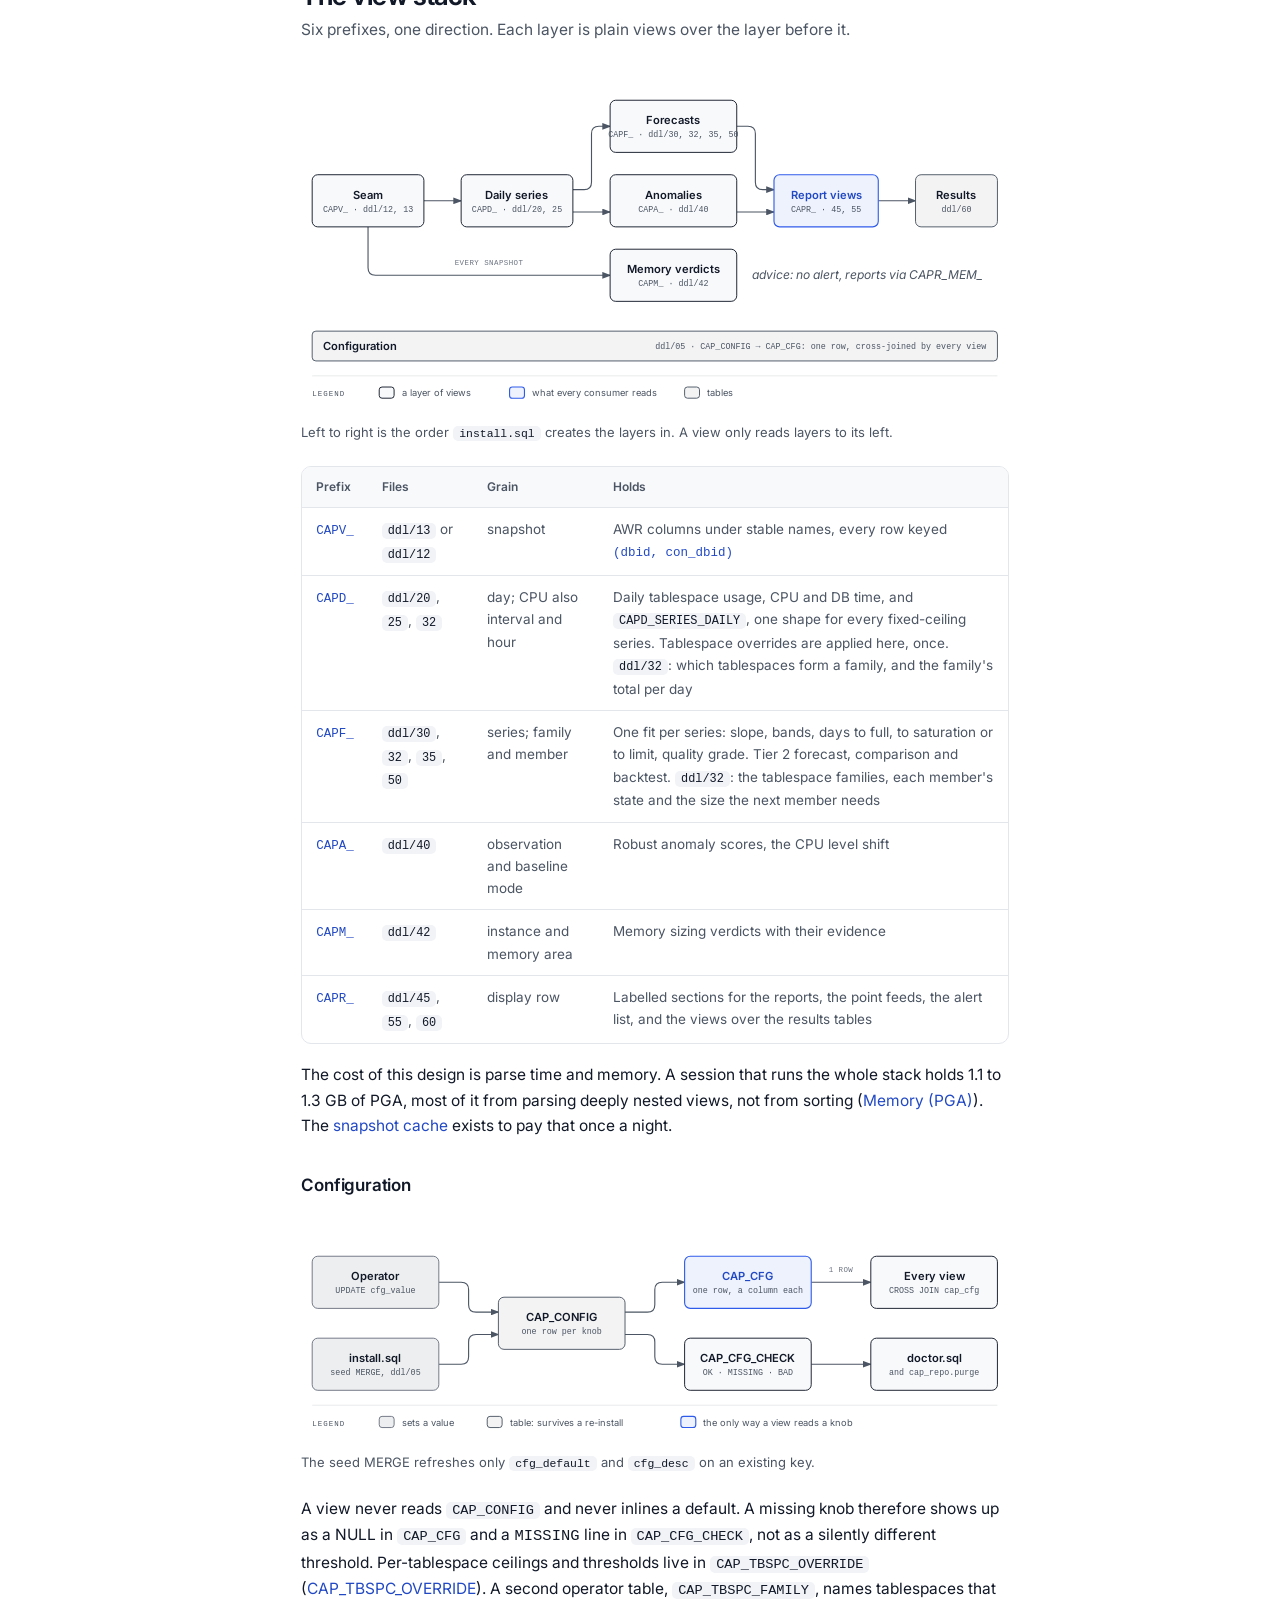
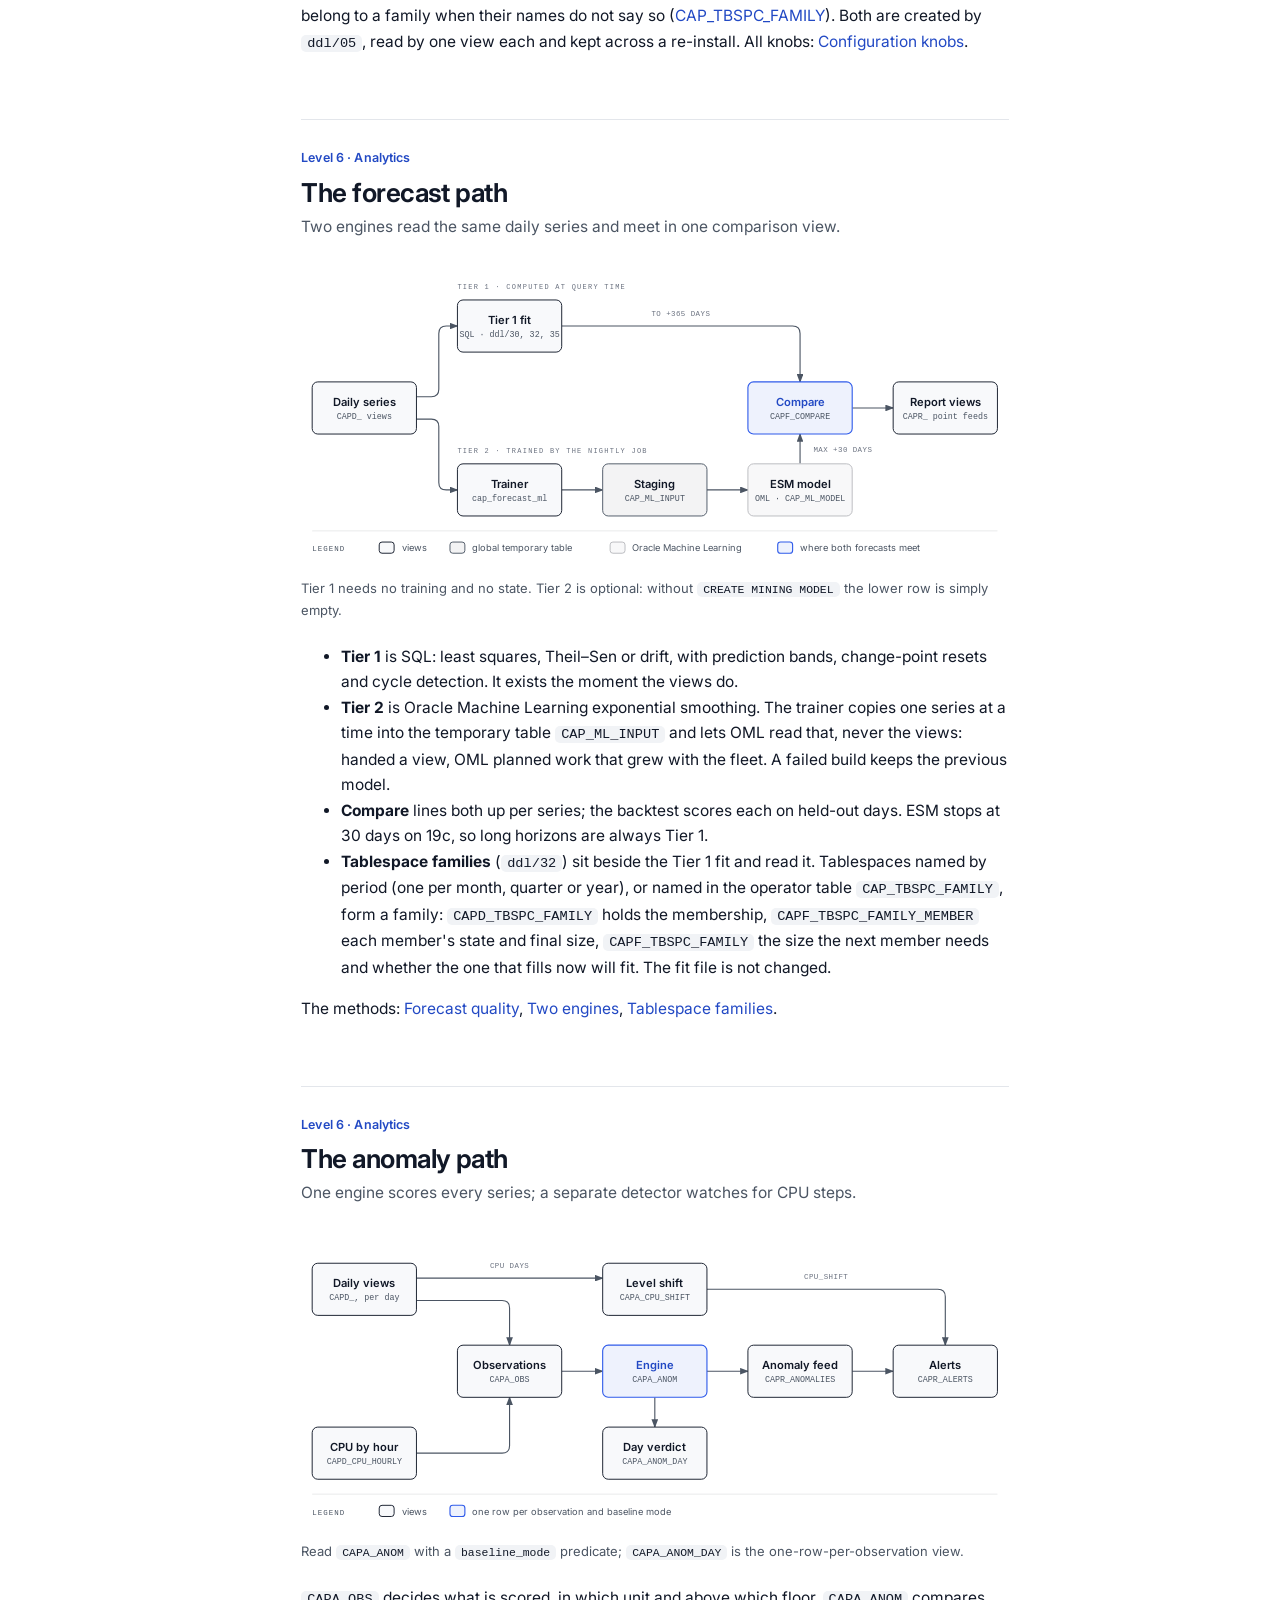
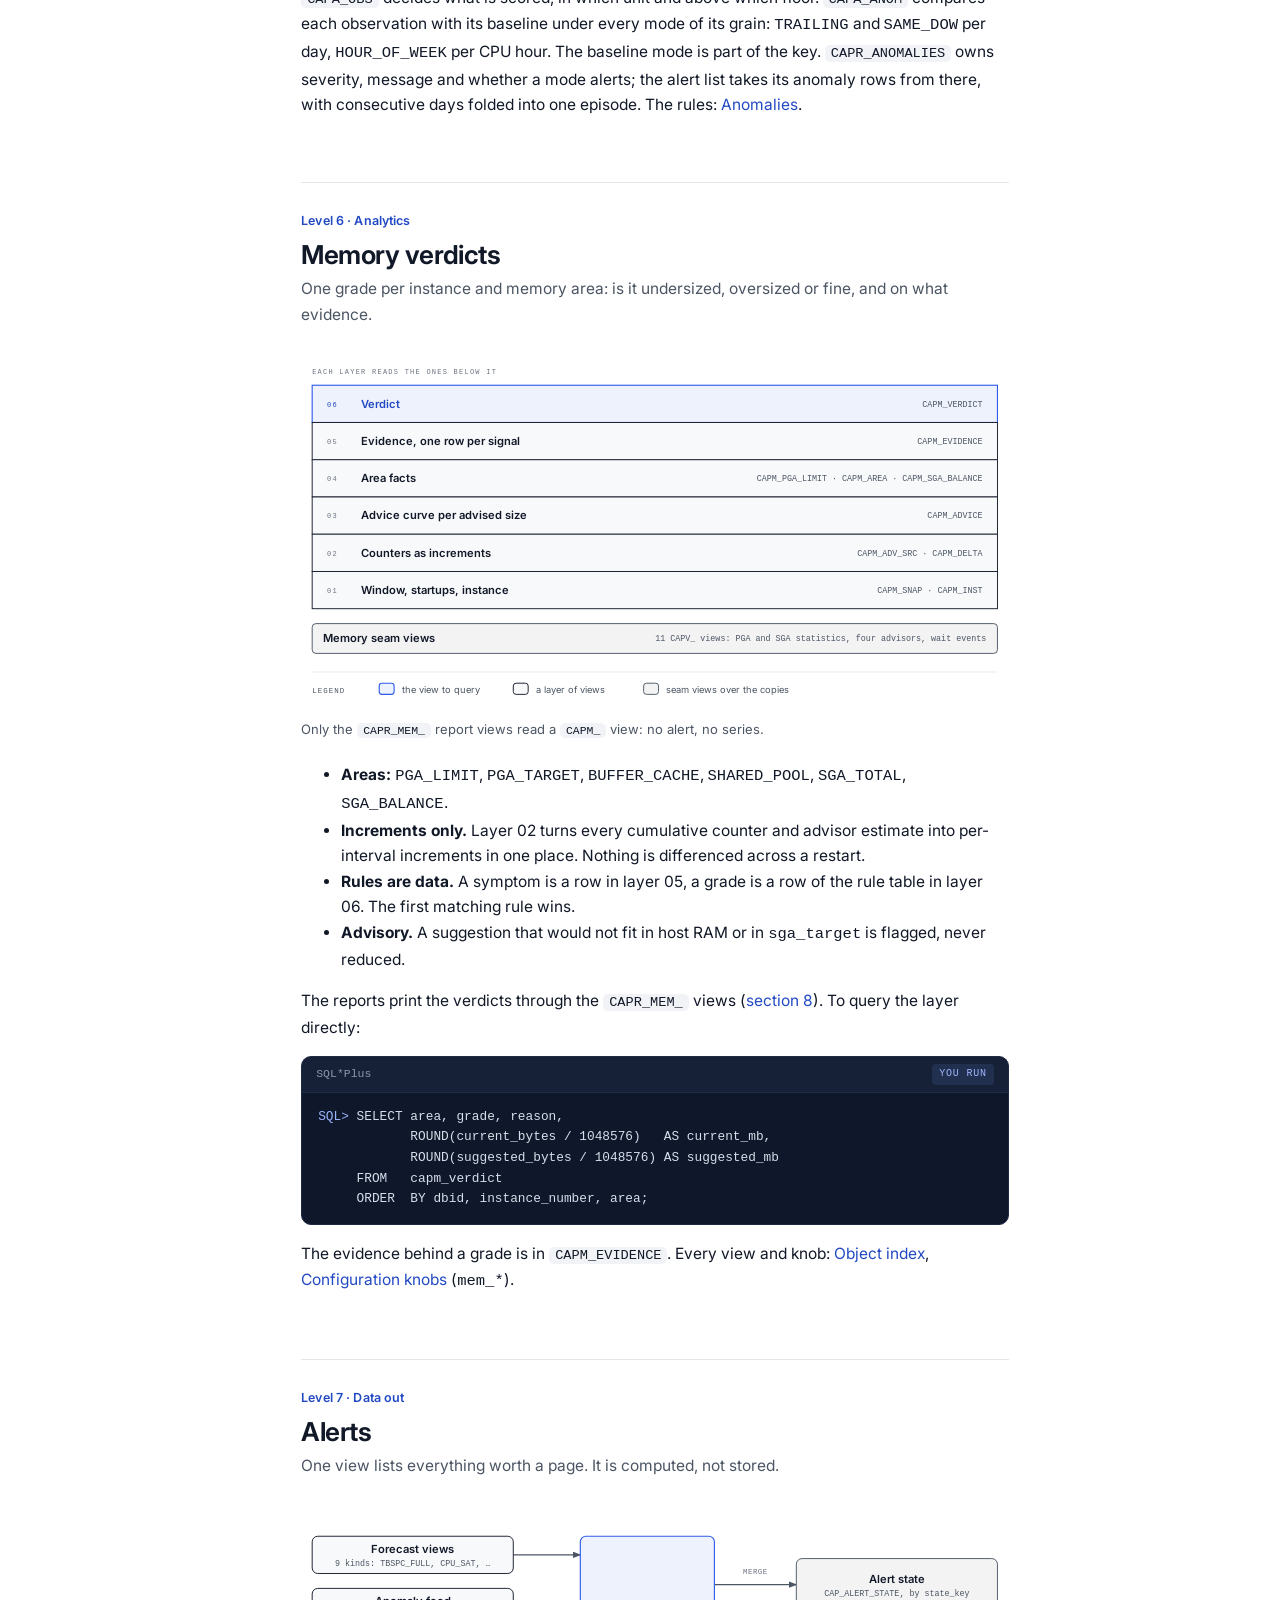
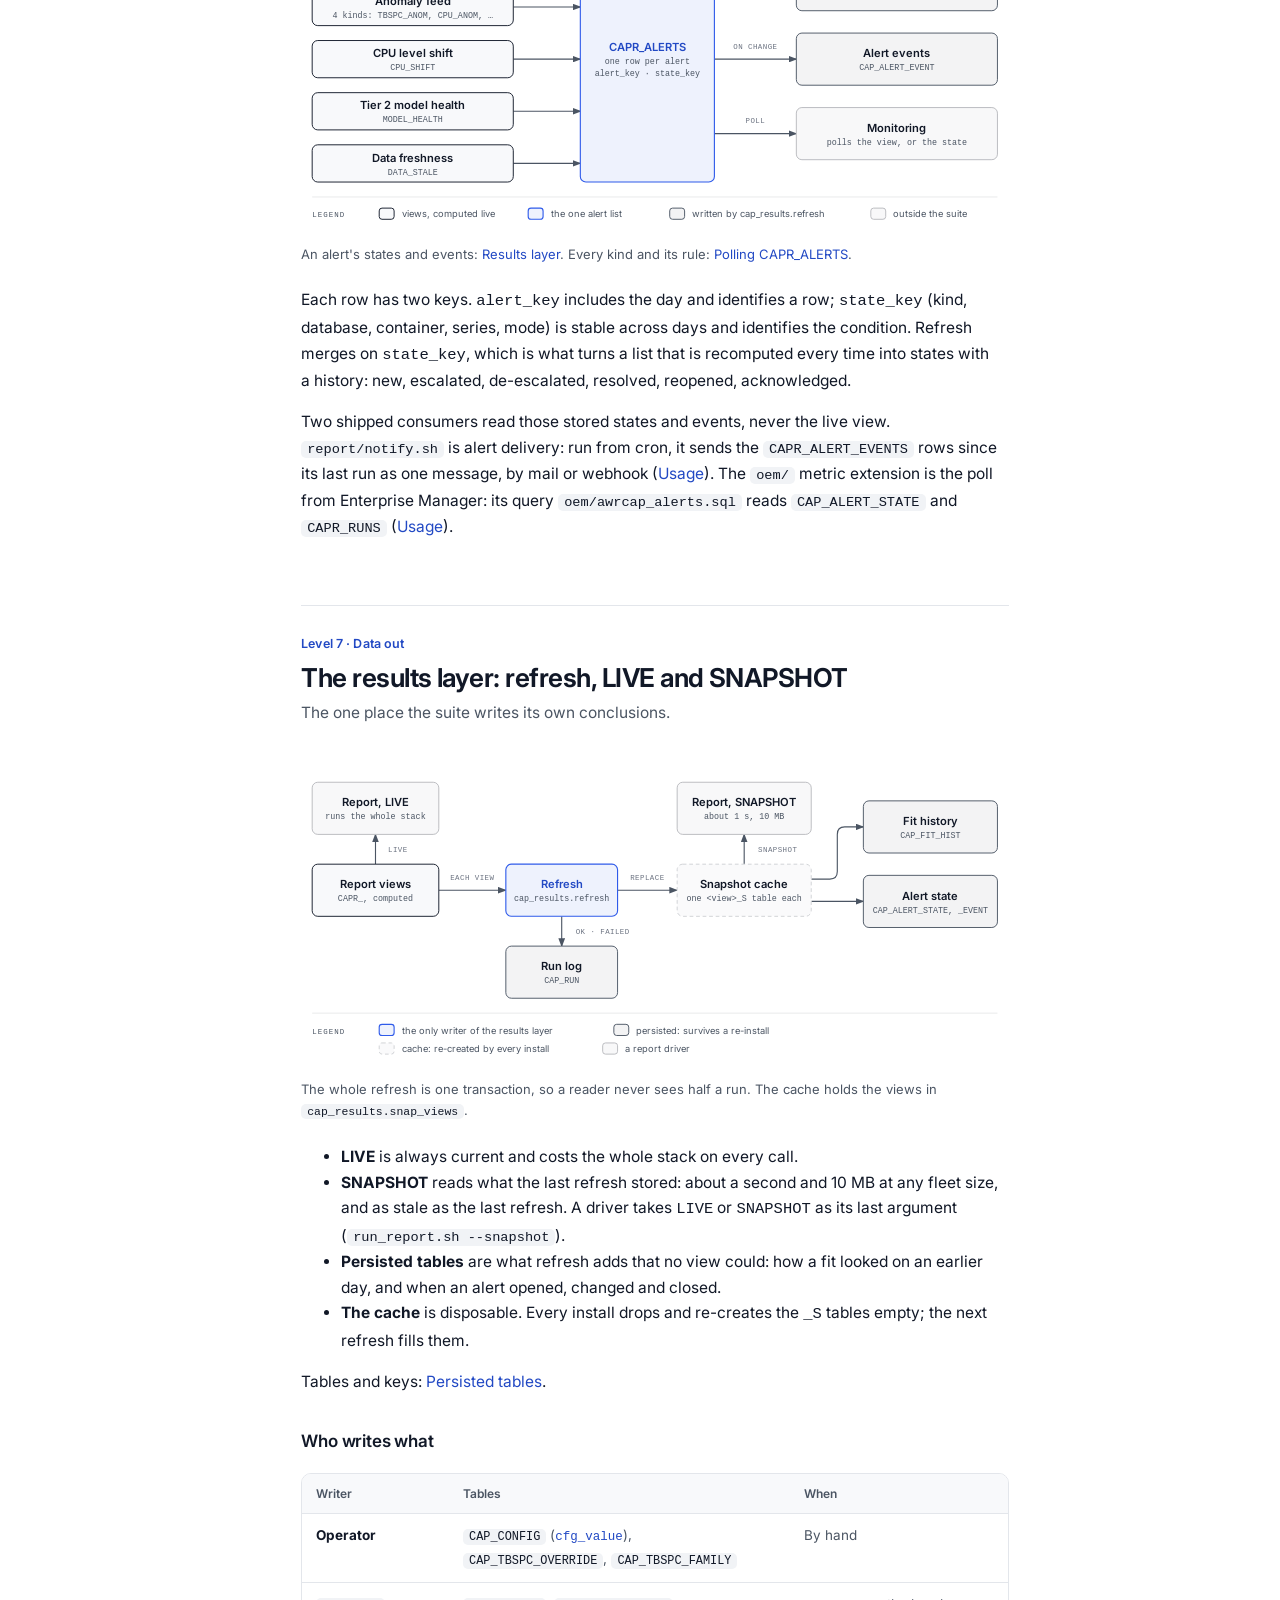
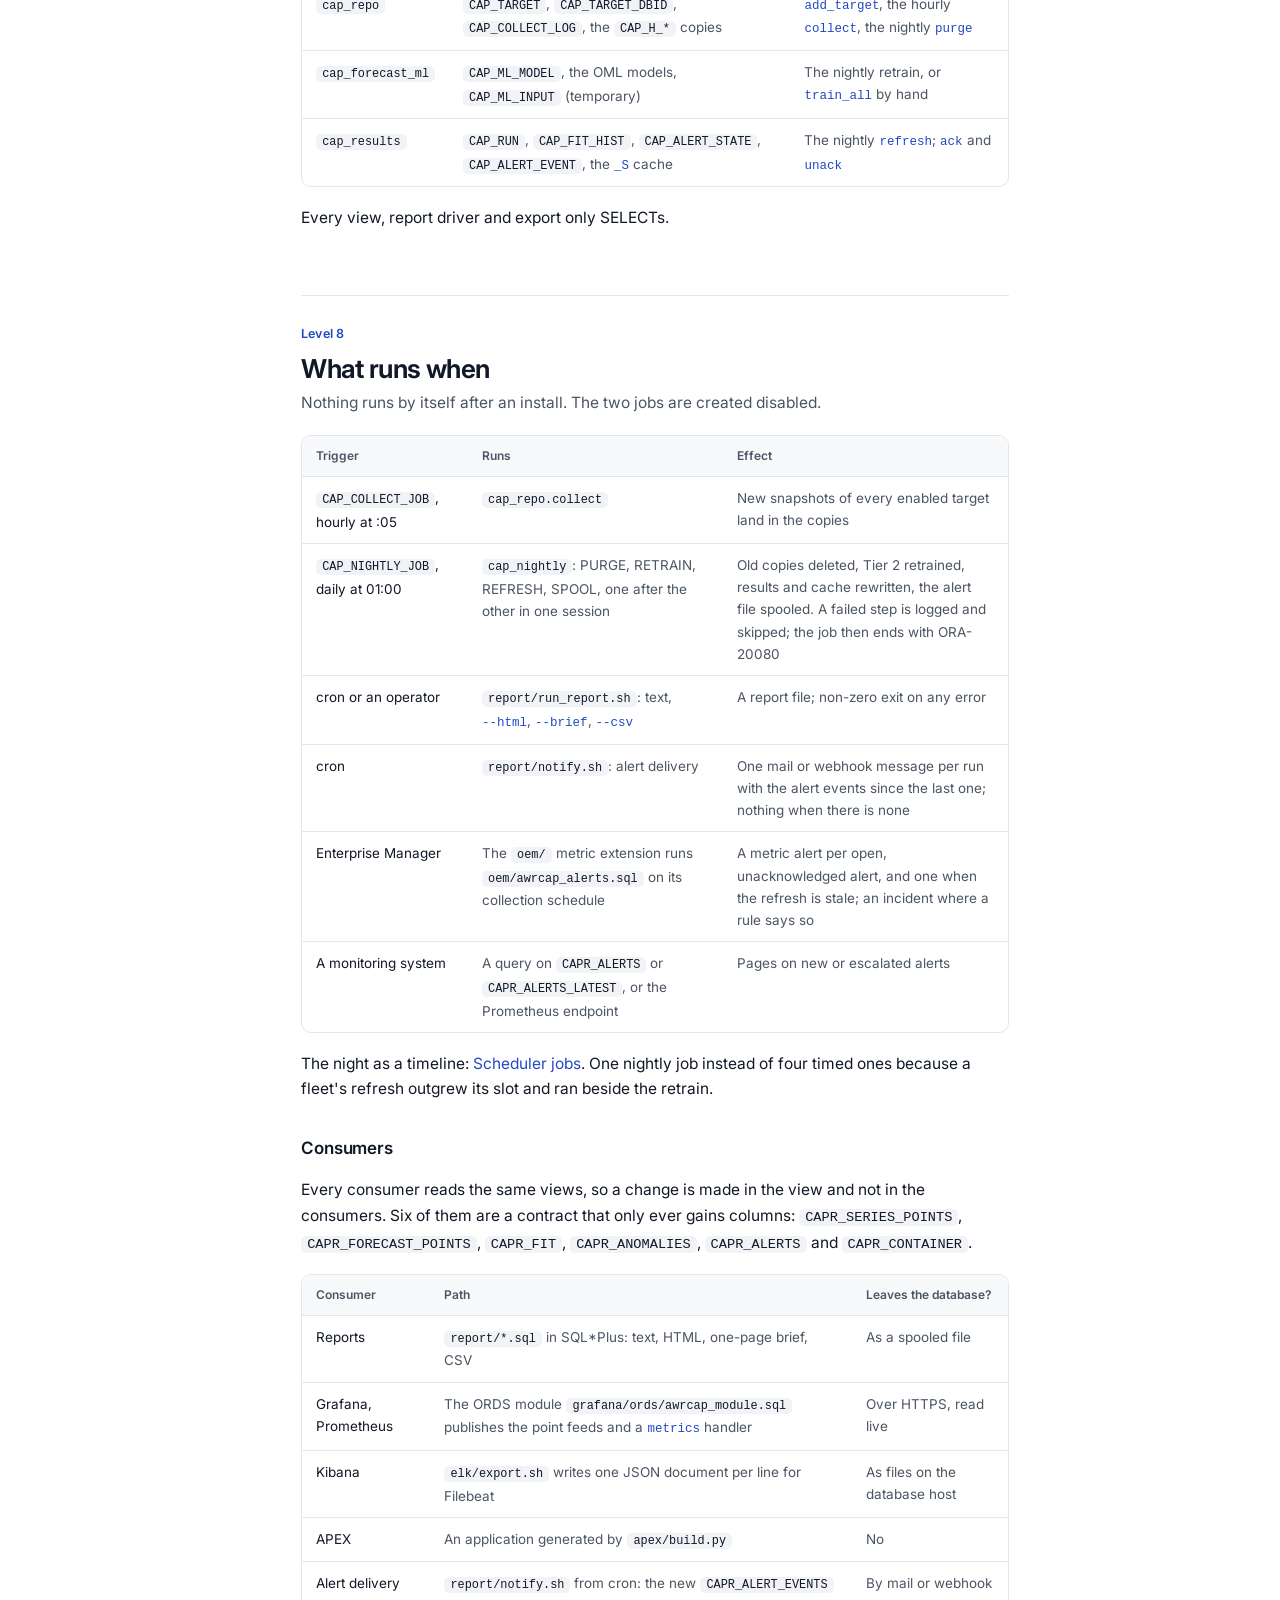
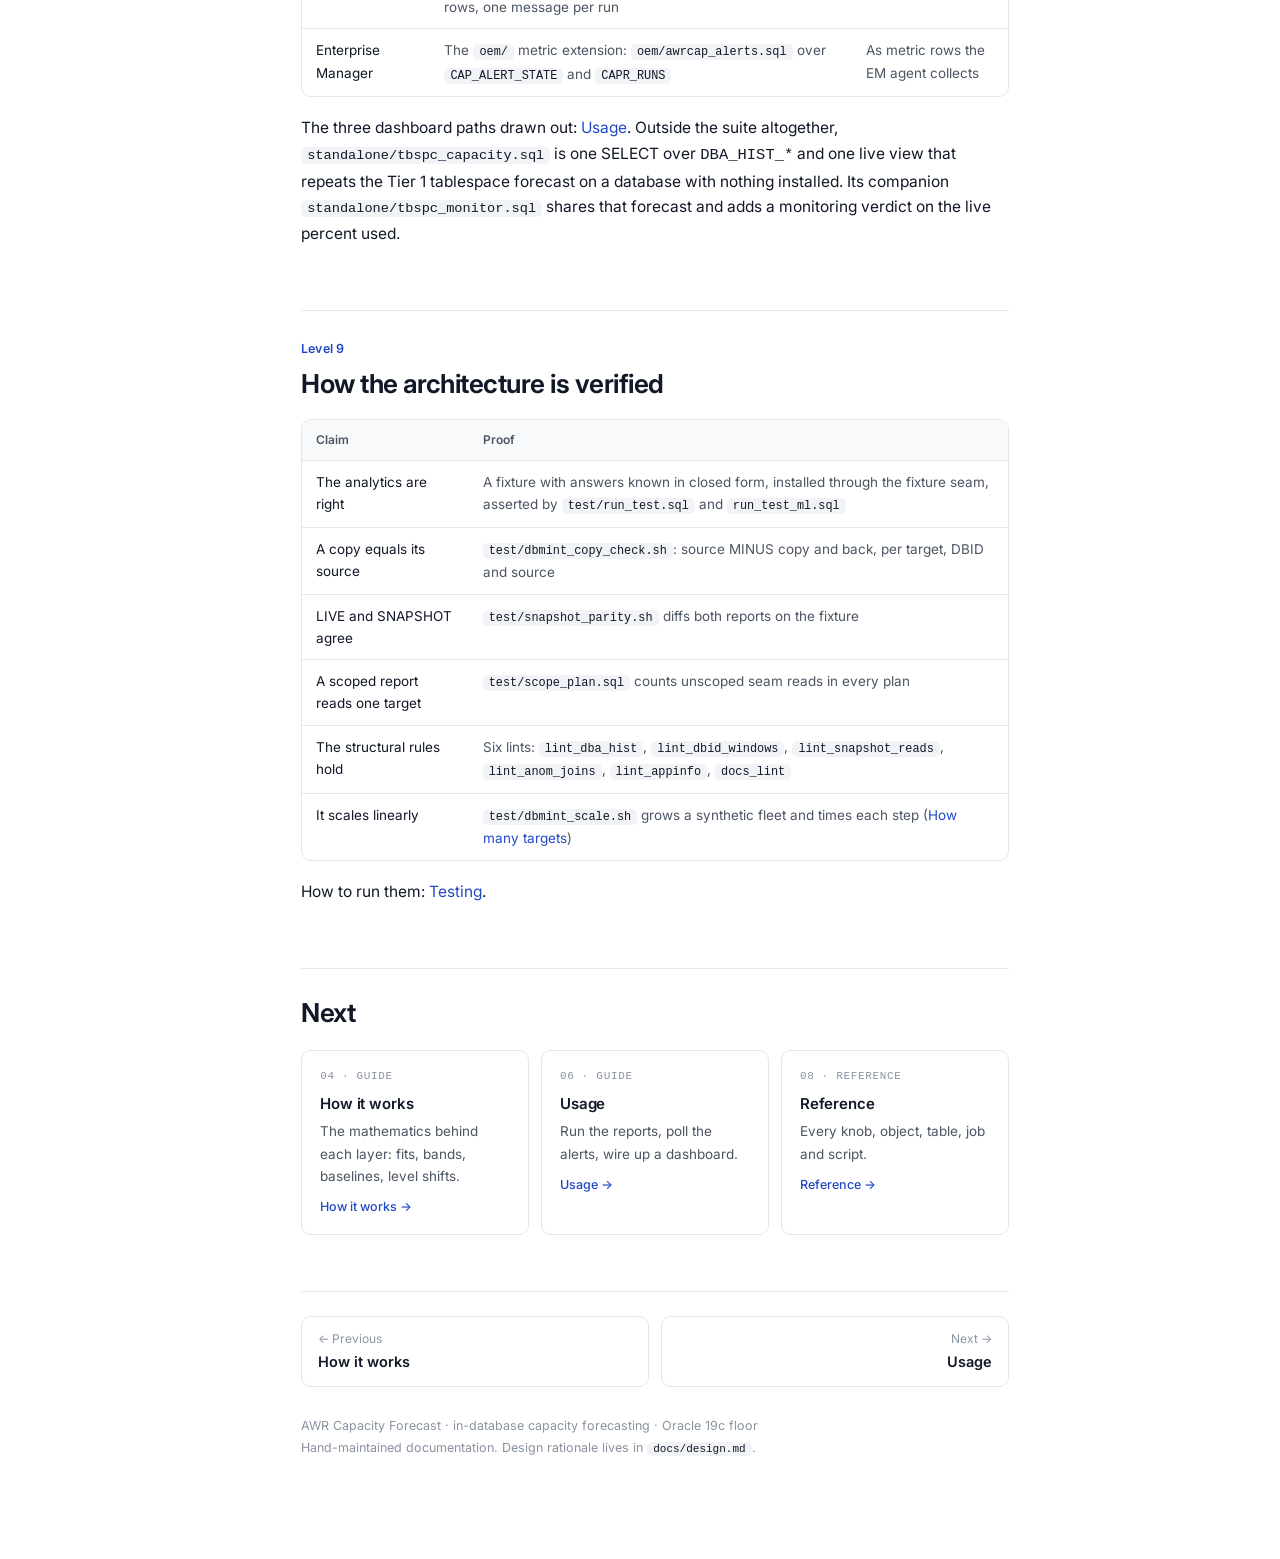
==== commit 439d0e20: "Document the shared-disk forecast Reference (object index, tables, the reader's grants, the DISK_FUL" ====
--- a/docs/architecture.html
+++ b/docs/architecture.html
@@ -435,6 +435,13 @@
           Tier 2 needs about 120 days, which is why a database measuring itself also copies.</li>
         <li><b>Optional sources.</b> Eleven memory sources may be missing from an older reader's
           grants. Collect skips those with one warning and copies the rest.</li>
+        <li><b>One live source.</b> <span class="inline">CDB_TABLESPACE_USAGE_METRICS</span> is not
+          AWR and has no snapshot. Its copy, <span class="inline">CAP_H_TBSPC_LIVE</span>, is
+          replaced whole per target at each collect and stamped with the collect time
+          (manifest kind <code>L</code>, optional). It feeds the shared-disk forecast
+          (<span class="inline">ddl/33</span>); the operator table
+          <span class="inline">CAP_DISK_OVERRIDE</span> supplies the free space where no
+          tablespace is capped by storage.</li>
         <li><b>RAC.</b> The newest snapshot is held back while fewer instances have finished it
           than the one before. RAC itself is untested.</li>
       </ul>
@@ -676,7 +683,7 @@
 <rect class="paper" x="332" y="40" width="136" height="56" rx="6"/>
 <rect class="n" x="332" y="40" width="136" height="56" rx="6"/>
 <text class="nm" x="400" y="66" text-anchor="middle">Forecasts</text>
-<text class="sub" x="400" y="80" text-anchor="middle">CAPF_ · ddl/30, 35, 50</text>
+<text class="sub" x="400" y="80" text-anchor="middle">CAPF_ · ddl/30, 32, 35, 50</text>
 <rect class="paper" x="332" y="120" width="136" height="56" rx="6"/>
 <rect class="n" x="332" y="120" width="136" height="56" rx="6"/>
 <text class="nm" x="400" y="146" text-anchor="middle">Anomalies</text>
@@ -716,8 +723,8 @@
           <thead><tr><th>Prefix</th><th>Files</th><th>Grain</th><th>Holds</th></tr></thead>
           <tbody>
             <tr><td><span class="k">CAPV_</span></td><td class="def"><span class="inline">ddl/13</span> or <span class="inline">ddl/12</span></td><td class="def">snapshot</td><td class="def">AWR columns under stable names, every row keyed <code>(dbid, con_dbid)</code></td></tr>
-            <tr><td><span class="k">CAPD_</span></td><td class="def"><span class="inline">ddl/20</span>, <span class="inline">25</span></td><td class="def">day; CPU also interval and hour</td><td class="def">Daily tablespace usage, CPU and DB time, and <span class="inline">CAPD_SERIES_DAILY</span>, one shape for every fixed-ceiling series. Tablespace overrides are applied here, once</td></tr>
-            <tr><td><span class="k">CAPF_</span></td><td class="def"><span class="inline">ddl/30</span>, <span class="inline">35</span>, <span class="inline">50</span></td><td class="def">series</td><td class="def">One fit per series: slope, bands, days to full, to saturation or to limit, quality grade. Tier 2 forecast, comparison and backtest</td></tr>
+            <tr><td><span class="k">CAPD_</span></td><td class="def"><span class="inline">ddl/20</span>, <span class="inline">25</span>, <span class="inline">32</span></td><td class="def">day; CPU also interval and hour</td><td class="def">Daily tablespace usage, CPU and DB time, and <span class="inline">CAPD_SERIES_DAILY</span>, one shape for every fixed-ceiling series. Tablespace overrides are applied here, once. <span class="inline">ddl/32</span>: which tablespaces form a family, and the family's total per day</td></tr>
+            <tr><td><span class="k">CAPF_</span></td><td class="def"><span class="inline">ddl/30</span>, <span class="inline">32</span>, <span class="inline">35</span>, <span class="inline">50</span></td><td class="def">series; family and member</td><td class="def">One fit per series: slope, bands, days to full, to saturation or to limit, quality grade. Tier 2 forecast, comparison and backtest. <span class="inline">ddl/32</span>: the tablespace families, each member's state and the size the next member needs</td></tr>
             <tr><td><span class="k">CAPA_</span></td><td class="def"><span class="inline">ddl/40</span></td><td class="def">observation and baseline mode</td><td class="def">Robust anomaly scores, the CPU level shift</td></tr>
             <tr><td><span class="k">CAPM_</span></td><td class="def"><span class="inline">ddl/42</span></td><td class="def">instance and memory area</td><td class="def">Memory sizing verdicts with their evidence</td></tr>
             <tr><td><span class="k">CAPR_</span></td><td class="def"><span class="inline">ddl/45</span>, <span class="inline">55</span>, <span class="inline">60</span></td><td class="def">display row</td><td class="def">Labelled sections for the reports, the point feeds, the alert list, and the views over the results tables</td></tr>
@@ -793,7 +800,11 @@
         <code>MISSING</code> line in <span class="inline">CAP_CFG_CHECK</span>, not as a silently
         different threshold. Per-tablespace ceilings and thresholds live in
         <span class="inline">CAP_TBSPC_OVERRIDE</span>
-        (<a href="usage.html#override">CAP_TBSPC_OVERRIDE</a>). All knobs:
+        (<a href="usage.html#override">CAP_TBSPC_OVERRIDE</a>). A second operator table,
+        <span class="inline">CAP_TBSPC_FAMILY</span>, names tablespaces that belong to a
+        family when their names do not say so
+        (<a href="usage.html#families">CAP_TBSPC_FAMILY</a>). Both are created by
+        <span class="inline">ddl/05</span>, read by one view each and kept across a re-install. All knobs:
         <a href="reference.html#knobs">Configuration knobs</a>.</p>
 
       <!-- ===================== FORECAST ===================== -->
@@ -829,7 +840,7 @@
 <rect class="paper" x="168" y="44" width="112" height="56" rx="6"/>
 <rect class="n" x="168" y="44" width="112" height="56" rx="6"/>
 <text class="nm" x="224" y="70" text-anchor="middle">Tier 1 fit</text>
-<text class="sub" x="224" y="84" text-anchor="middle">SQL · ddl/30, 35</text>
+<text class="sub" x="224" y="84" text-anchor="middle">SQL · ddl/30, 32, 35</text>
 <rect class="paper" x="168" y="220" width="112" height="56" rx="6"/>
 <rect class="n" x="168" y="220" width="112" height="56" rx="6"/>
 <text class="nm" x="224" y="246" text-anchor="middle">Trainer</text>
@@ -876,9 +887,17 @@
           with the fleet. A failed build keeps the previous model.</li>
         <li><b>Compare</b> lines both up per series; the backtest scores each on held-out days.
           ESM stops at 30 days on 19c, so long horizons are always Tier 1.</li>
+        <li><b>Tablespace families</b> (<span class="inline">ddl/32</span>) sit beside the Tier 1
+          fit and read it. Tablespaces named by period (one per month, quarter or year), or
+          named in the operator table <span class="inline">CAP_TBSPC_FAMILY</span>, form a
+          family: <span class="inline">CAPD_TBSPC_FAMILY</span> holds the membership,
+          <span class="inline">CAPF_TBSPC_FAMILY_MEMBER</span> each member's state and final
+          size, <span class="inline">CAPF_TBSPC_FAMILY</span> the size the next member needs and
+          whether the one that fills now will fit. The fit file is not changed.</li>
       </ul>
       <p>The methods: <a href="concepts.html#quality">Forecast quality</a>,
-        <a href="concepts.html#engines">Two engines</a>.</p>
+        <a href="concepts.html#engines">Two engines</a>,
+        <a href="concepts.html#families">Tablespace families</a>.</p>
 
       <div class="section-head" id="anomalies">
         <span class="eyebrow">Level 6 · Analytics</span>
@@ -1055,7 +1074,7 @@
 <div class="dd-scroll">
 <svg class="dd" viewBox="0 0 760 364" role="img" aria-labelledby="dd-arch-alerts-title dd-arch-alerts-desc">
 <title id="dd-arch-alerts-title">Where alerts come from and where they go</title>
-<desc id="dd-arch-alerts-desc">Five sources feed the fifteen alert kinds of CAPR_ALERTS: the forecast views, the anomaly feed, CPU level shifts, Tier 2 model health and data freshness; cap_results.refresh merges the rows into the alert state and logs each change as an event, and monitoring polls the view or the state.</desc>
+<desc id="dd-arch-alerts-desc">Five sources feed the sixteen alert kinds of CAPR_ALERTS: the forecast views, the anomaly feed, CPU level shifts, Tier 2 model health and data freshness; cap_results.refresh merges the rows into the alert state and logs each change as an event, and monitoring polls the view or the state.</desc>
 <defs><marker id="dd-arch-alerts-mk" markerWidth="8" markerHeight="6" refX="7" refY="3" orient="auto"><polygon class="mk" points="0 0, 8 3, 0 6"/></marker>
 </defs>
 <rect class="paper" width="760" height="364"/>
@@ -1076,7 +1095,7 @@
 <rect class="paper" x="12" y="40" width="216" height="40" rx="6"/>
 <rect class="n" x="12" y="40" width="216" height="40" rx="6"/>
 <text class="nm" x="120" y="58" text-anchor="middle">Forecast views</text>
-<text class="sub" x="120" y="72" text-anchor="middle">8 kinds: TBSPC_FULL, CPU_SAT, …</text>
+<text class="sub" x="120" y="72" text-anchor="middle">9 kinds: TBSPC_FULL, CPU_SAT, …</text>
 <rect class="paper" x="12" y="96" width="216" height="40" rx="6"/>
 <rect class="n" x="12" y="96" width="216" height="40" rx="6"/>
 <text class="nm" x="120" y="114" text-anchor="middle">Anomaly feed</text>
@@ -1235,7 +1254,7 @@
         <table>
           <thead><tr><th>Writer</th><th>Tables</th><th>When</th></tr></thead>
           <tbody>
-            <tr><td><b>Operator</b></td><td class="def"><span class="inline">CAP_CONFIG</span> (<code>cfg_value</code>), <span class="inline">CAP_TBSPC_OVERRIDE</span></td><td class="def">By hand</td></tr>
+            <tr><td><b>Operator</b></td><td class="def"><span class="inline">CAP_CONFIG</span> (<code>cfg_value</code>), <span class="inline">CAP_TBSPC_OVERRIDE</span>, <span class="inline">CAP_TBSPC_FAMILY</span></td><td class="def">By hand</td></tr>
             <tr><td><span class="inline">cap_repo</span></td><td class="def"><span class="inline">CAP_TARGET</span>, <span class="inline">CAP_TARGET_DBID</span>, <span class="inline">CAP_COLLECT_LOG</span>, the <span class="inline">CAP_H_*</span> copies</td><td class="def"><code>add_target</code>, the hourly <code>collect</code>, the nightly <code>purge</code></td></tr>
             <tr><td><span class="inline">cap_forecast_ml</span></td><td class="def"><span class="inline">CAP_ML_MODEL</span>, the OML models, <span class="inline">CAP_ML_INPUT</span> (temporary)</td><td class="def">The nightly retrain, or <code>train_all</code> by hand</td></tr>
             <tr><td><span class="inline">cap_results</span></td><td class="def"><span class="inline">CAP_RUN</span>, <span class="inline">CAP_FIT_HIST</span>, <span class="inline">CAP_ALERT_STATE</span>, <span class="inline">CAP_ALERT_EVENT</span>, the <code>_S</code> cache</td><td class="def">The nightly <code>refresh</code>; <code>ack</code> and <code>unack</code></td></tr>
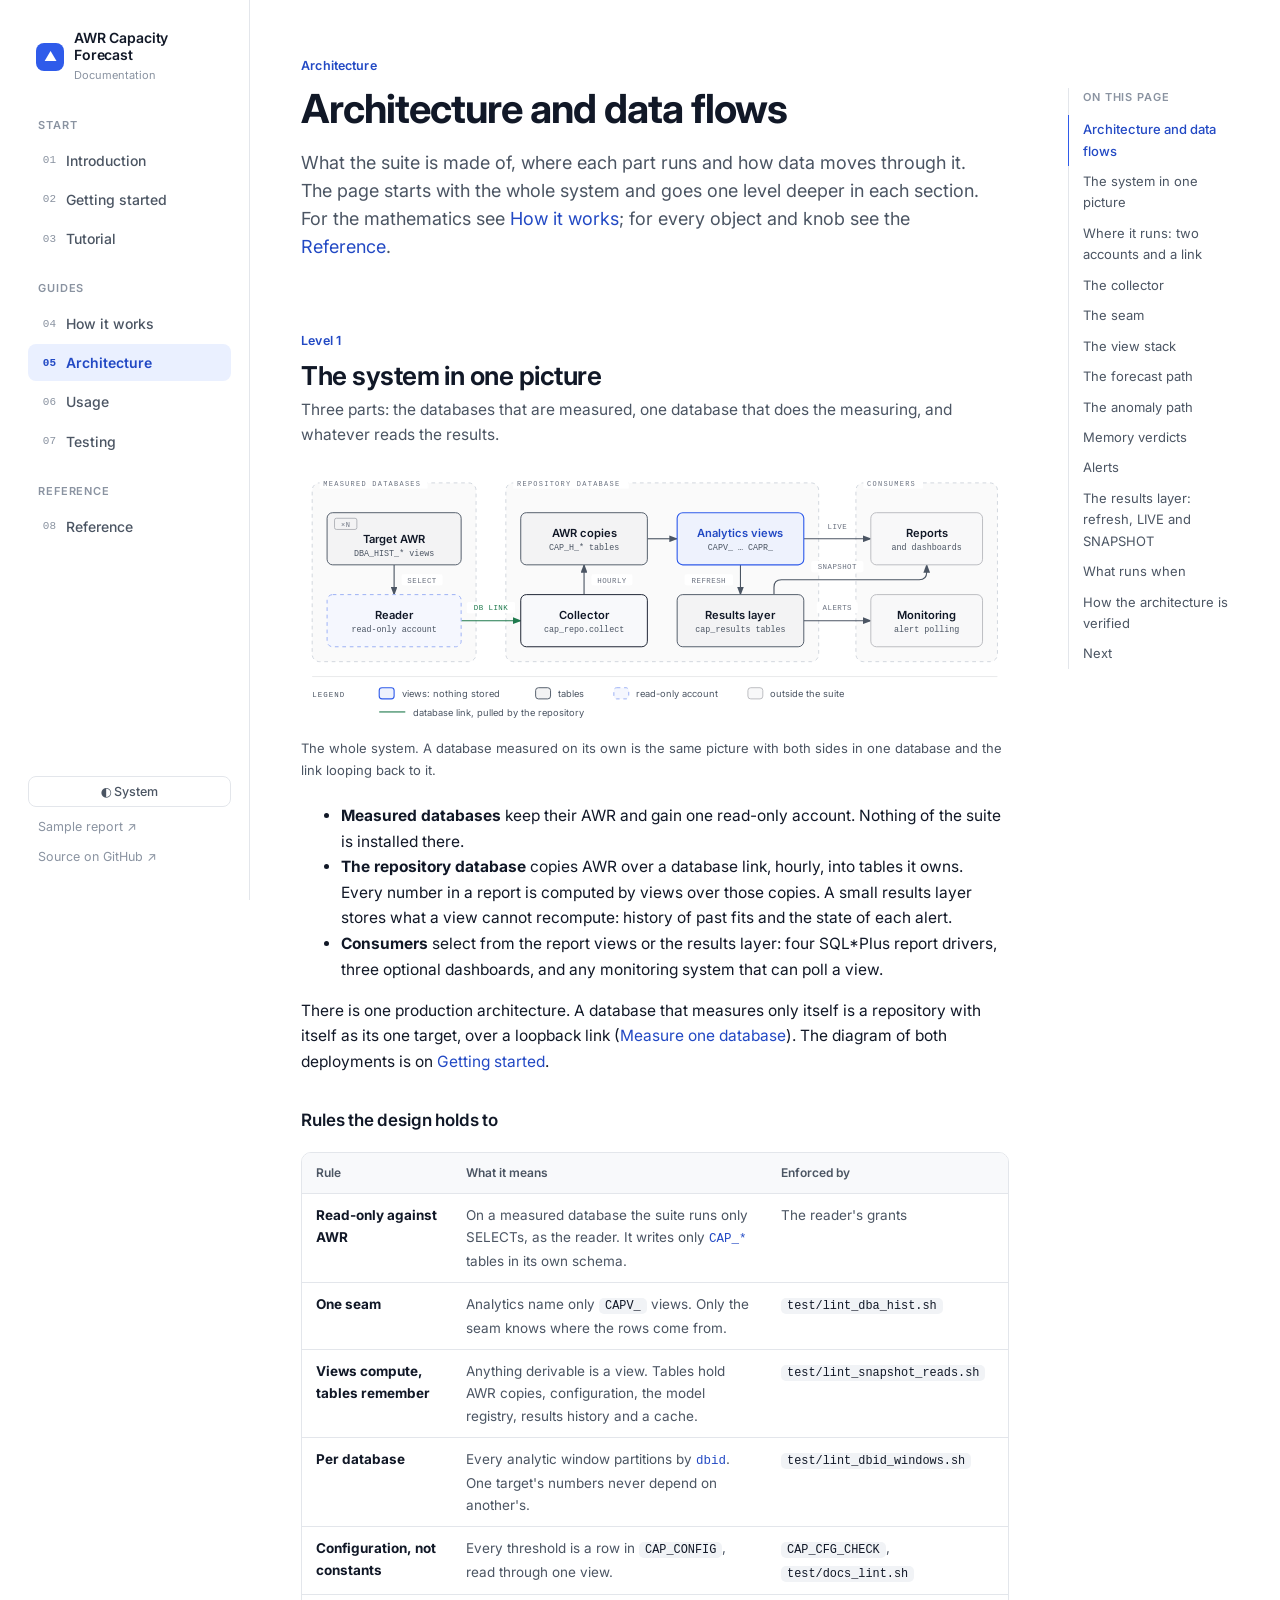
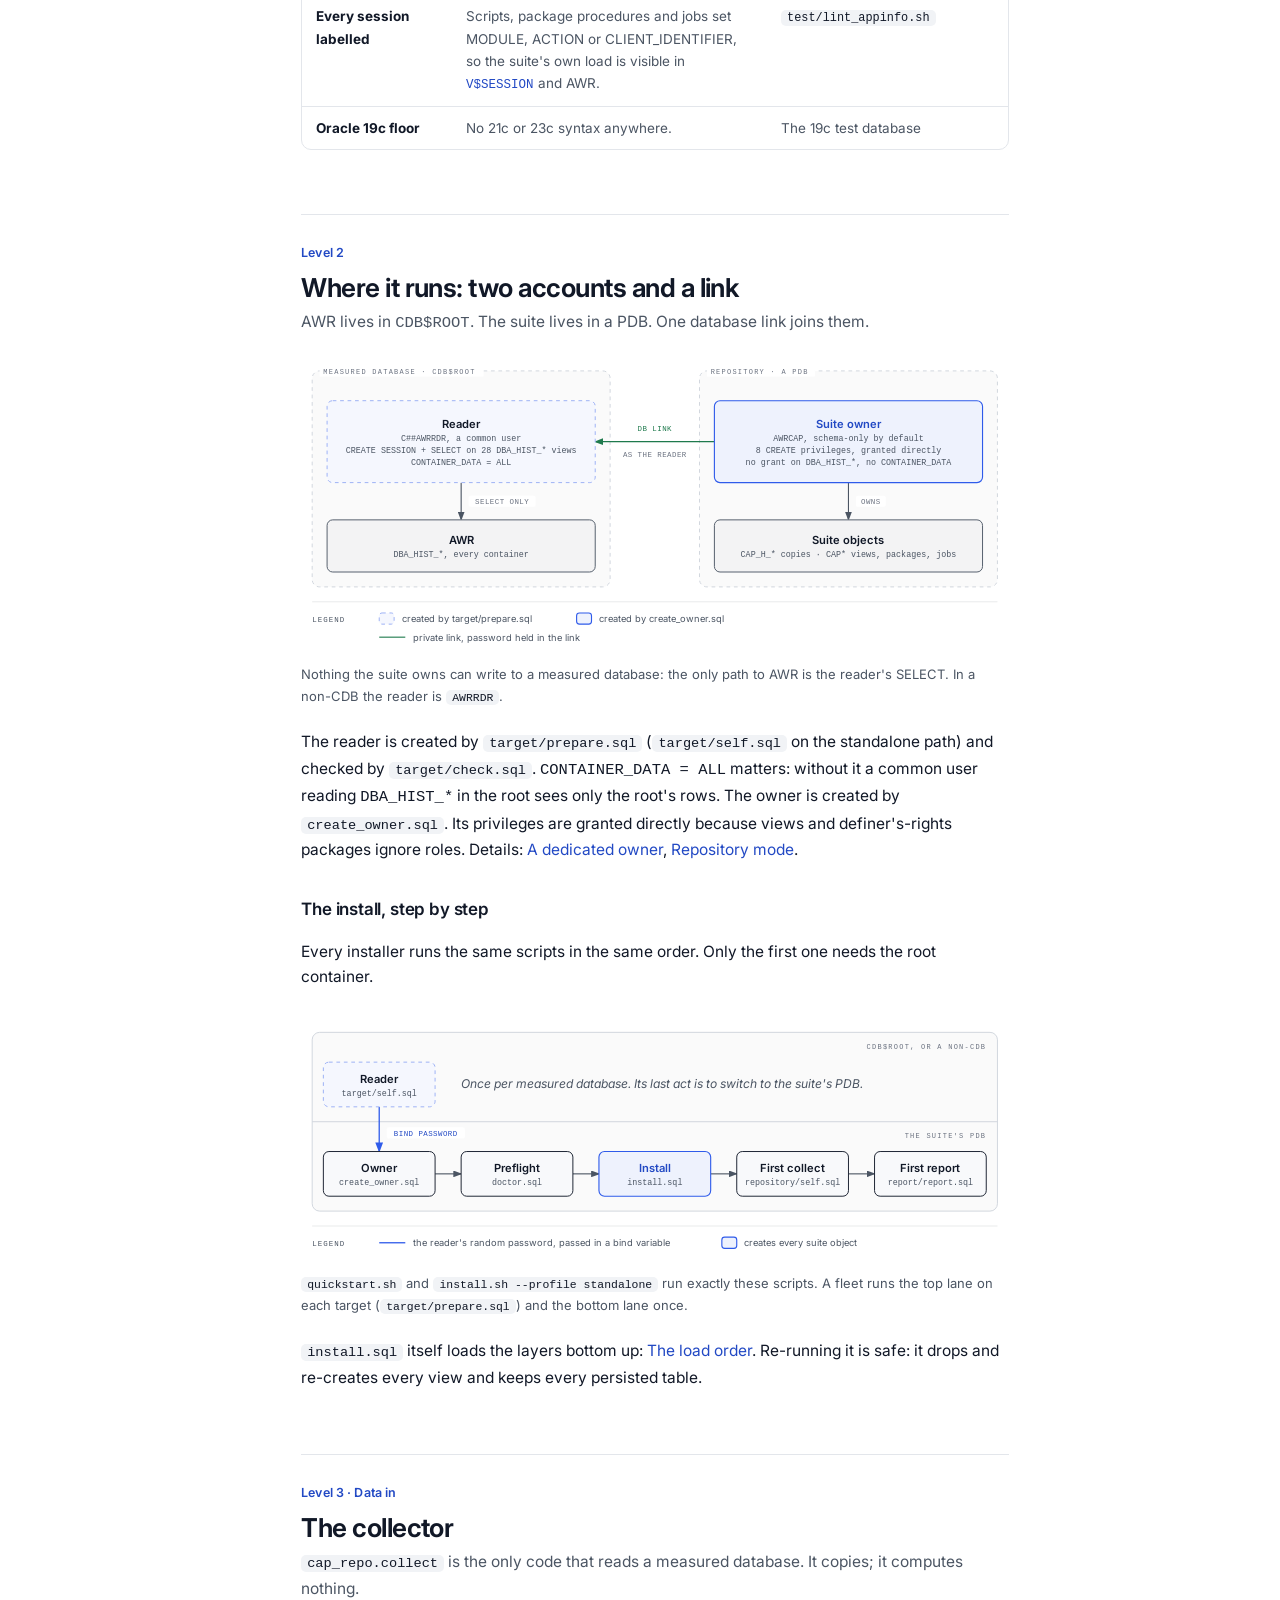
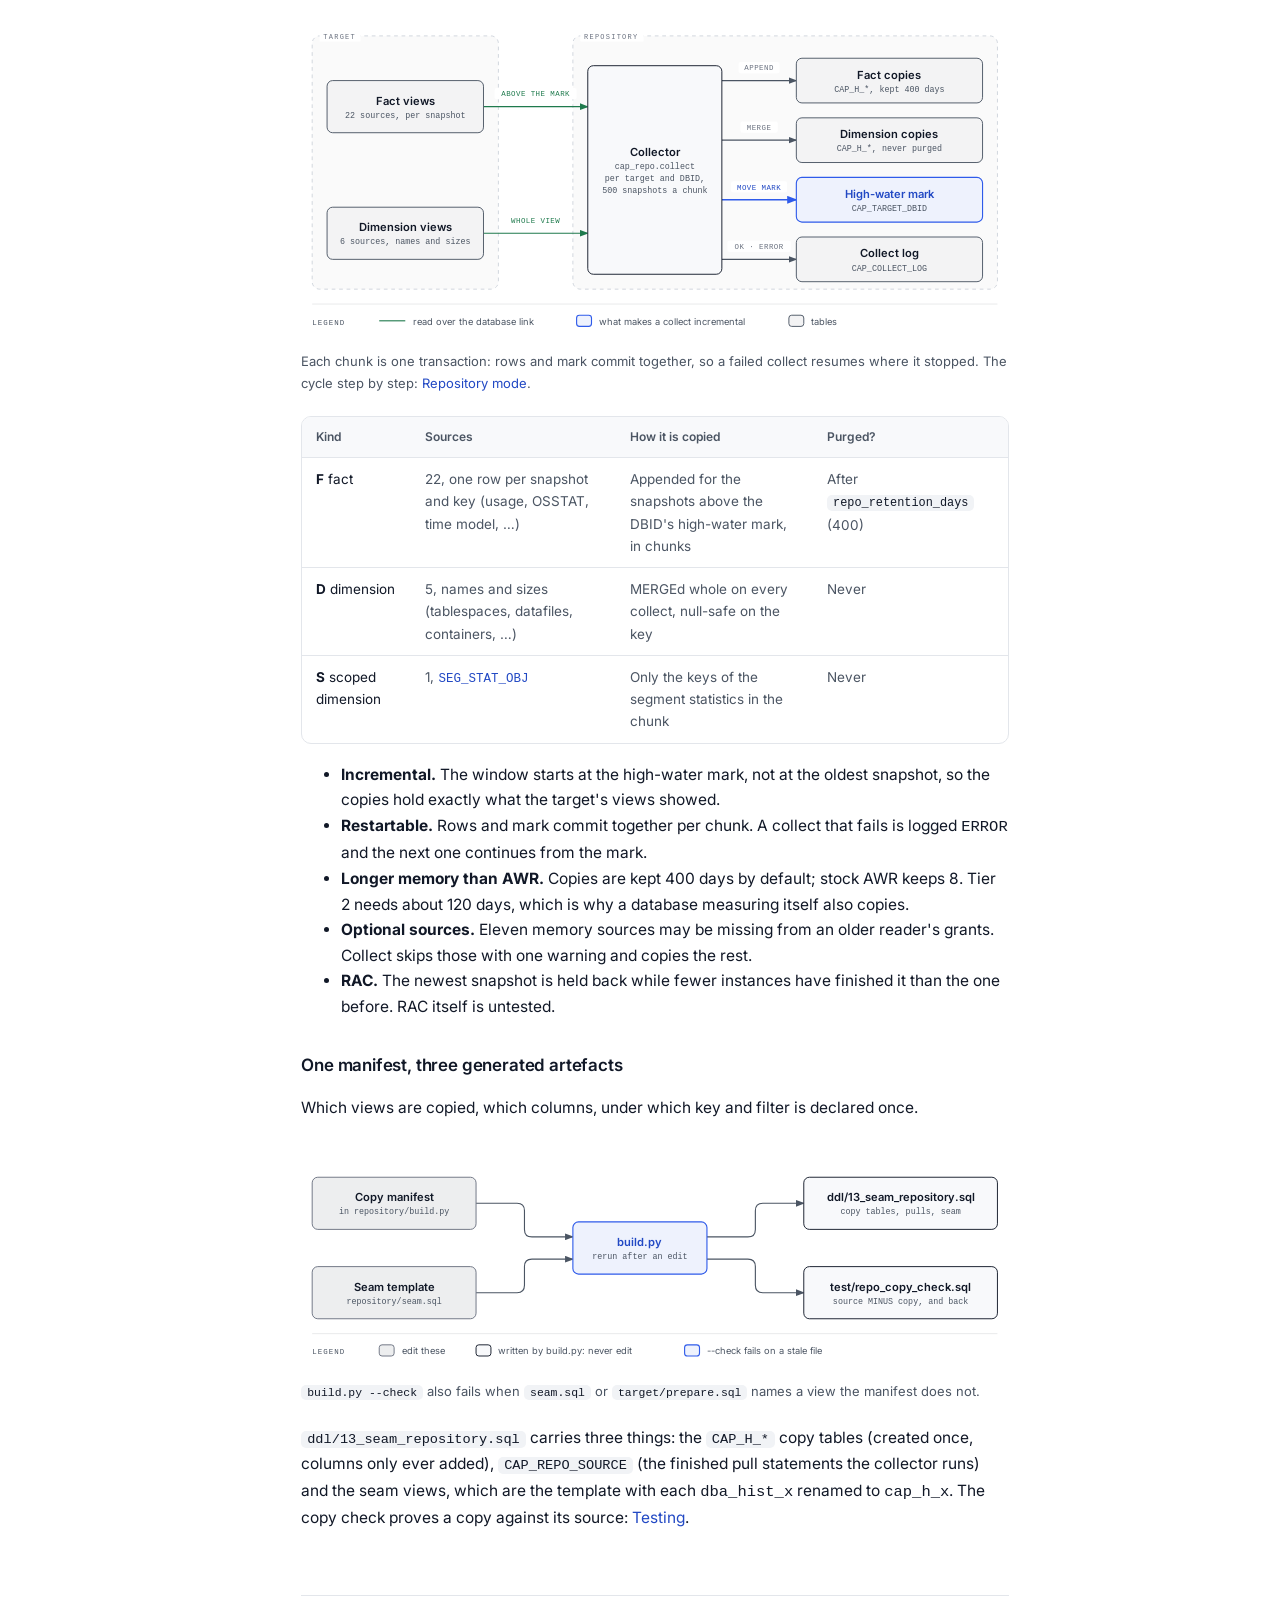
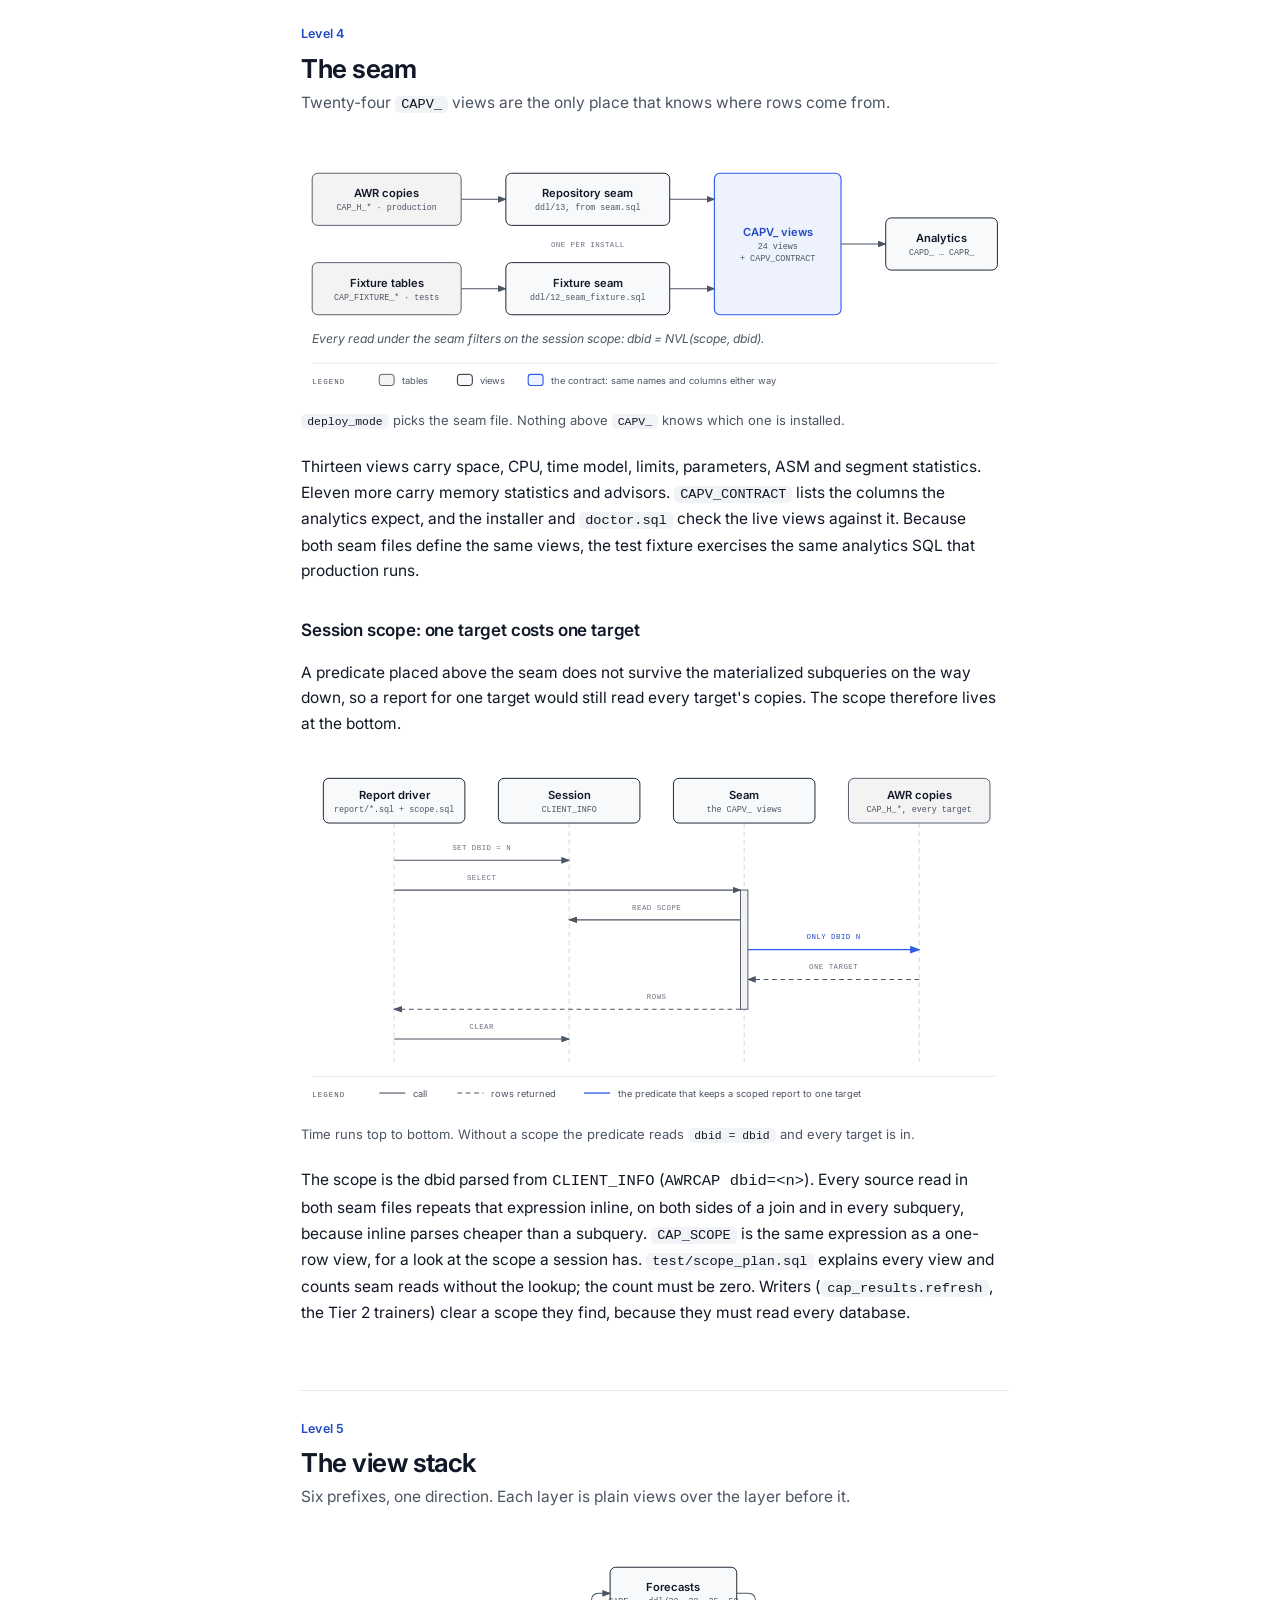
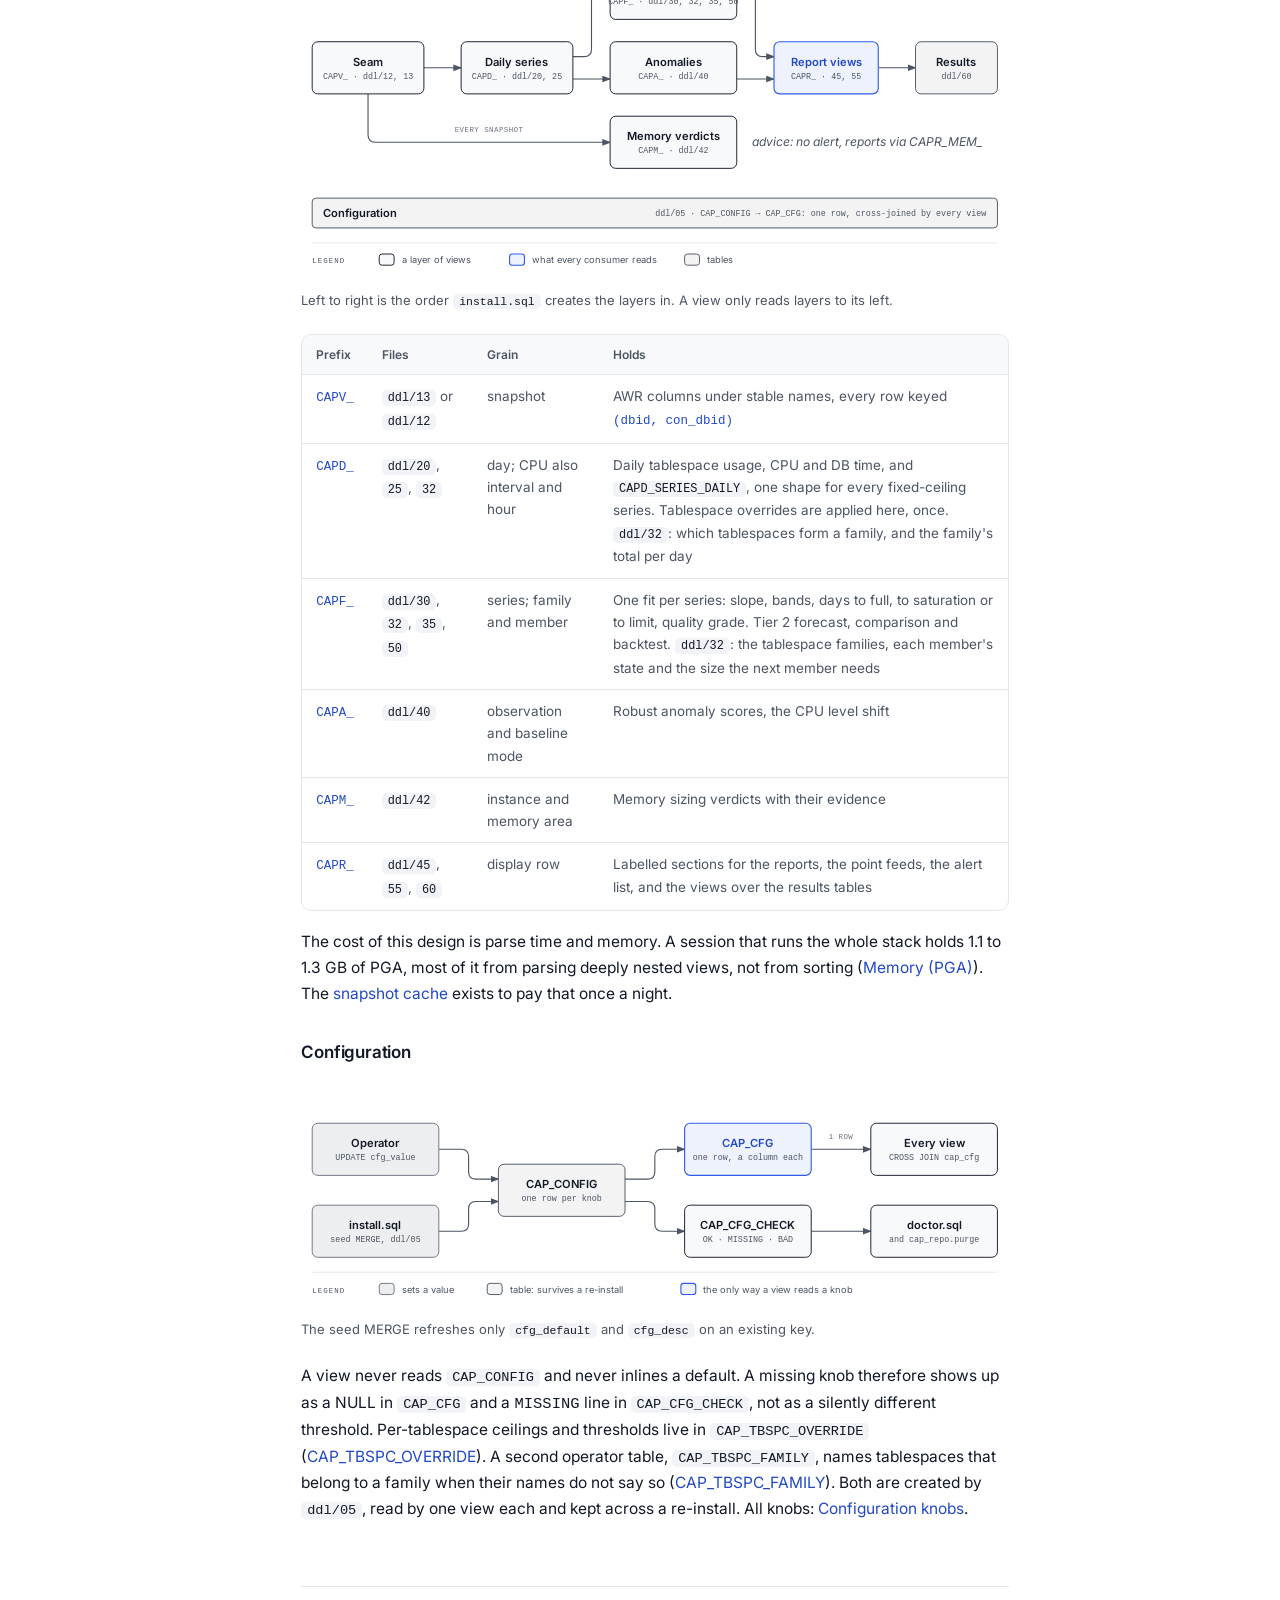
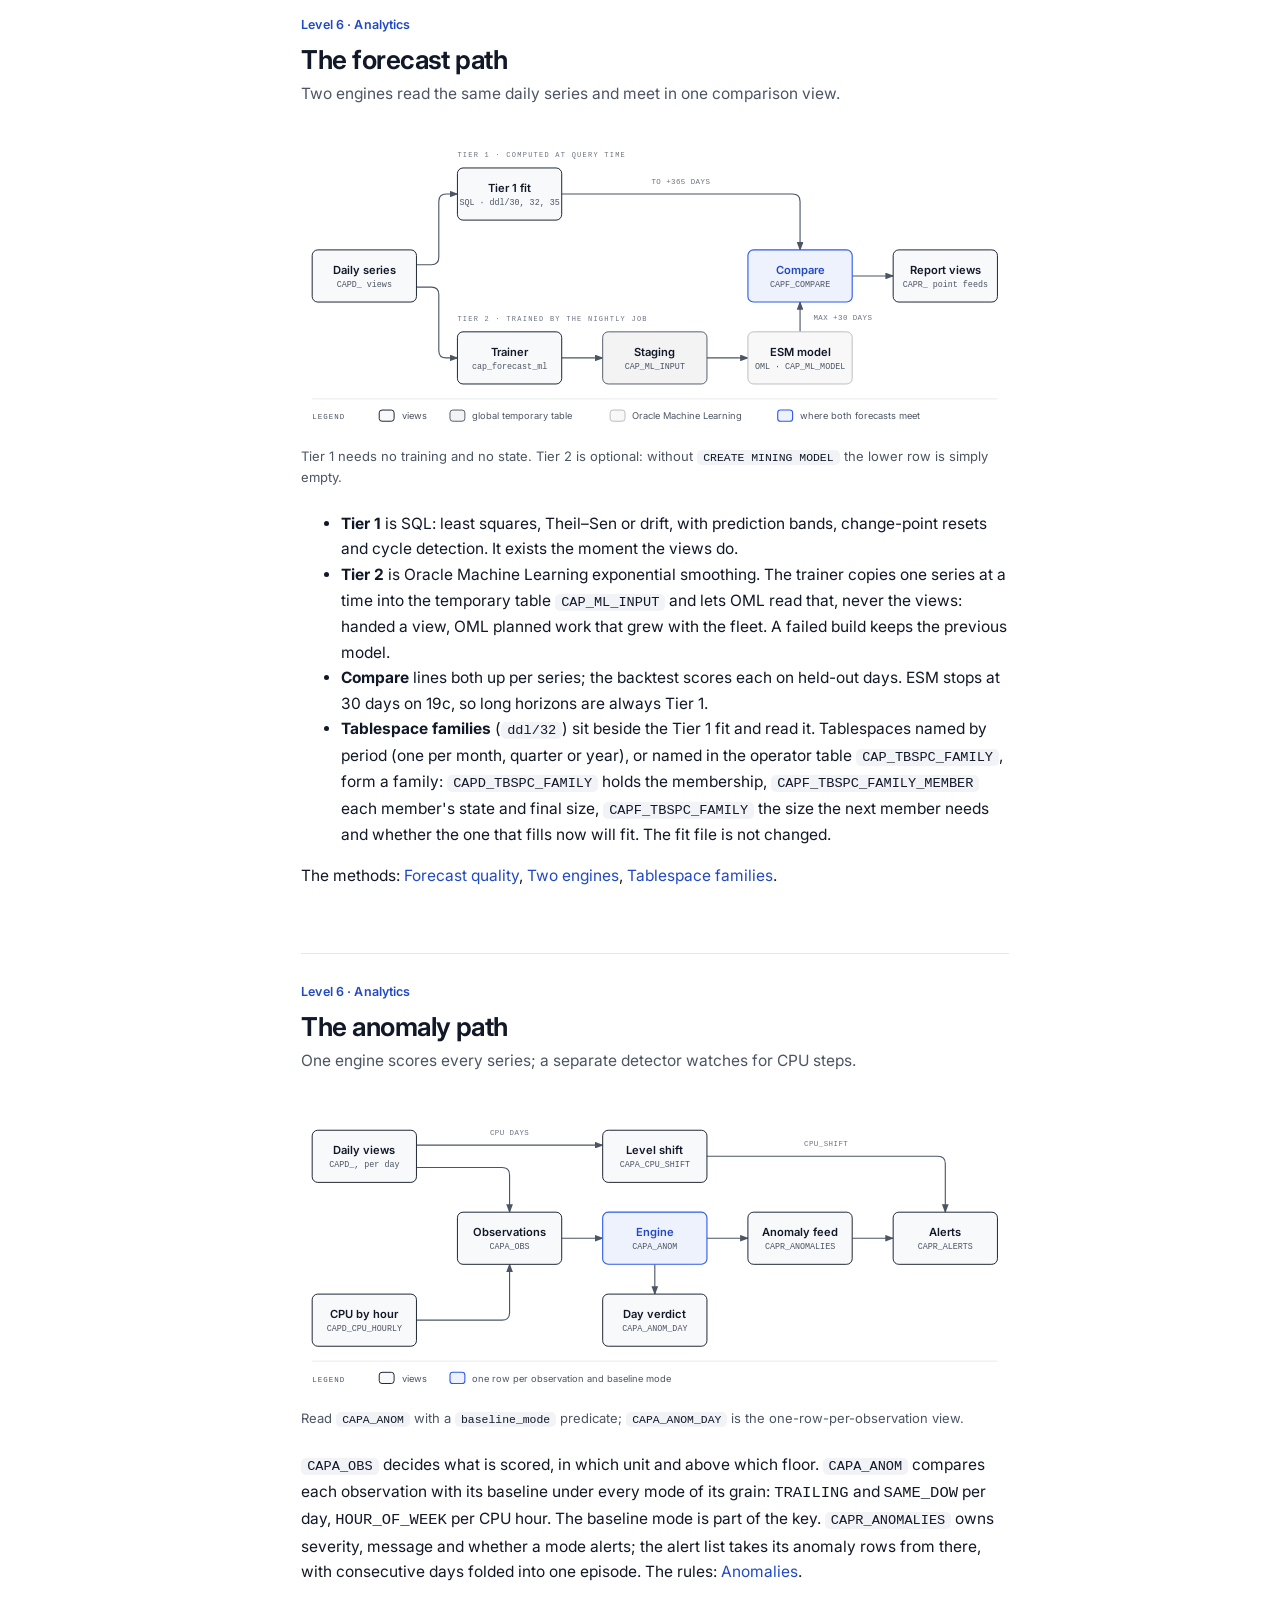
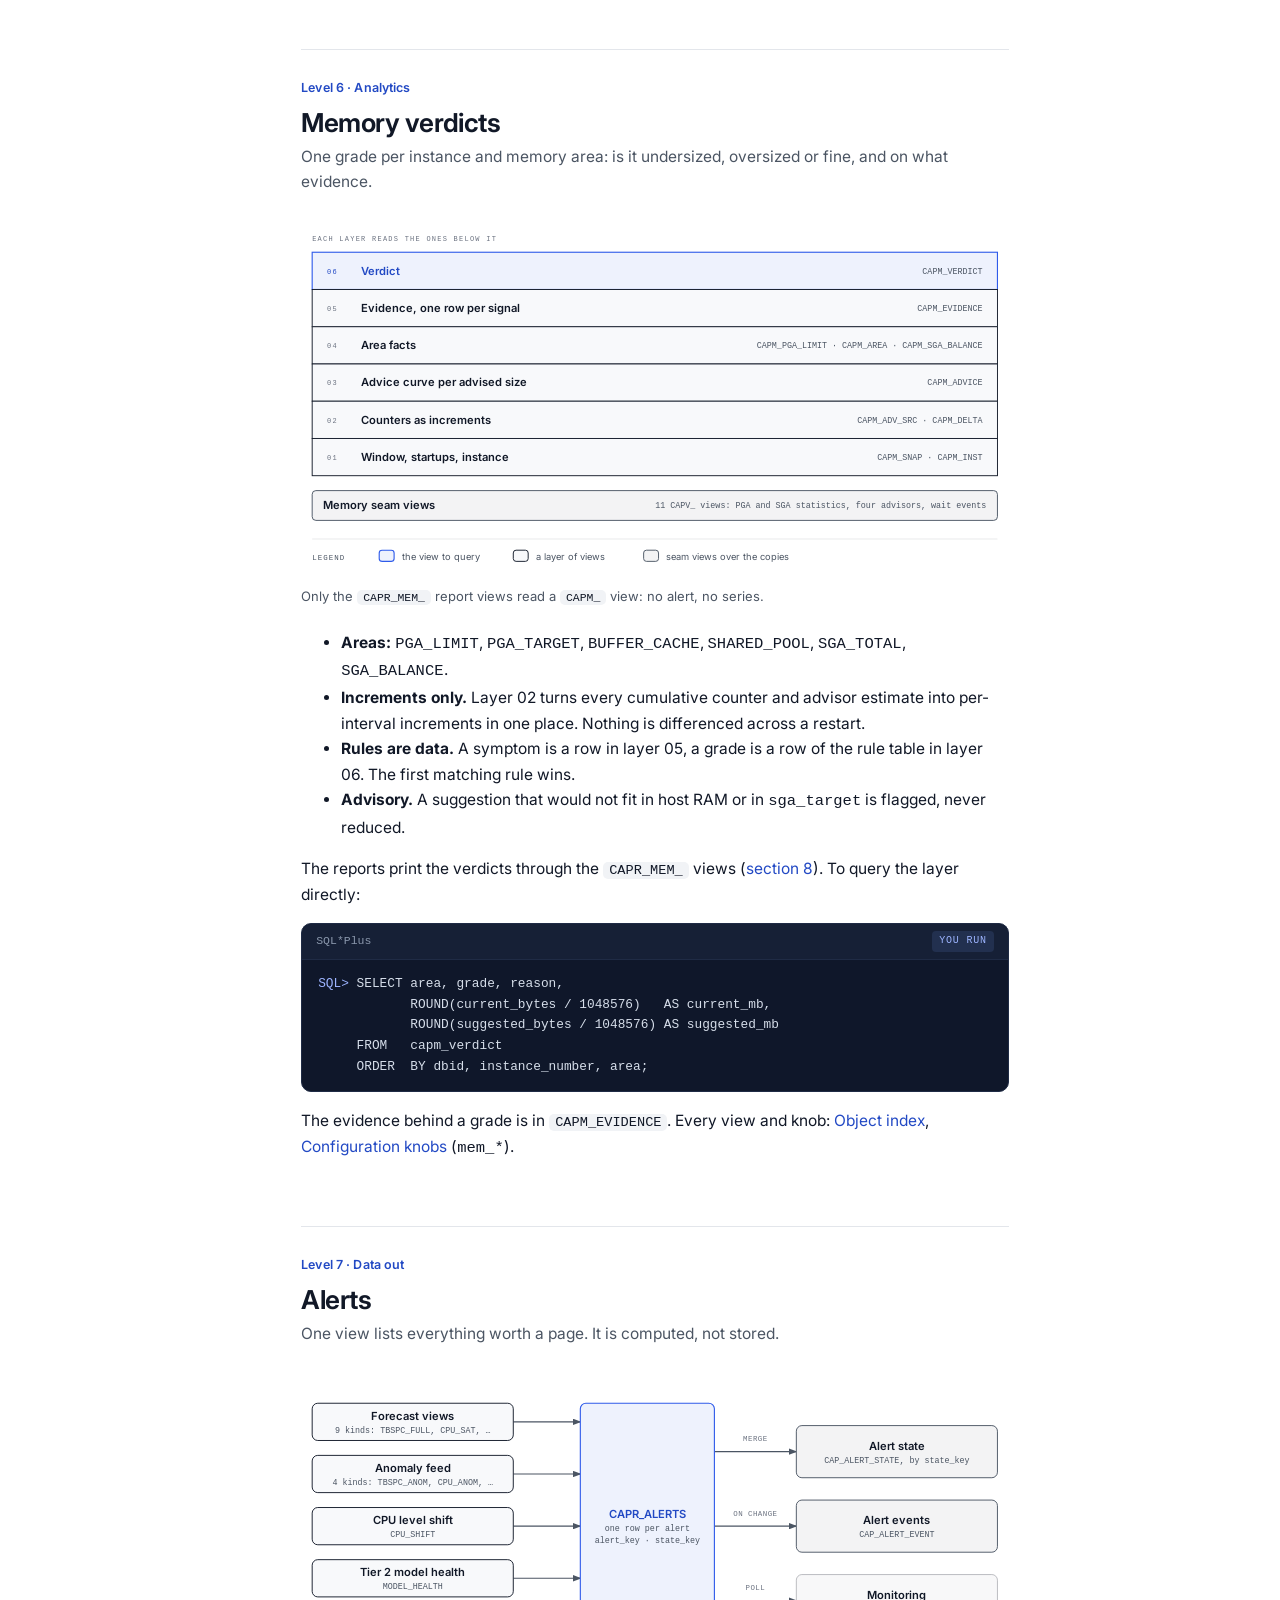
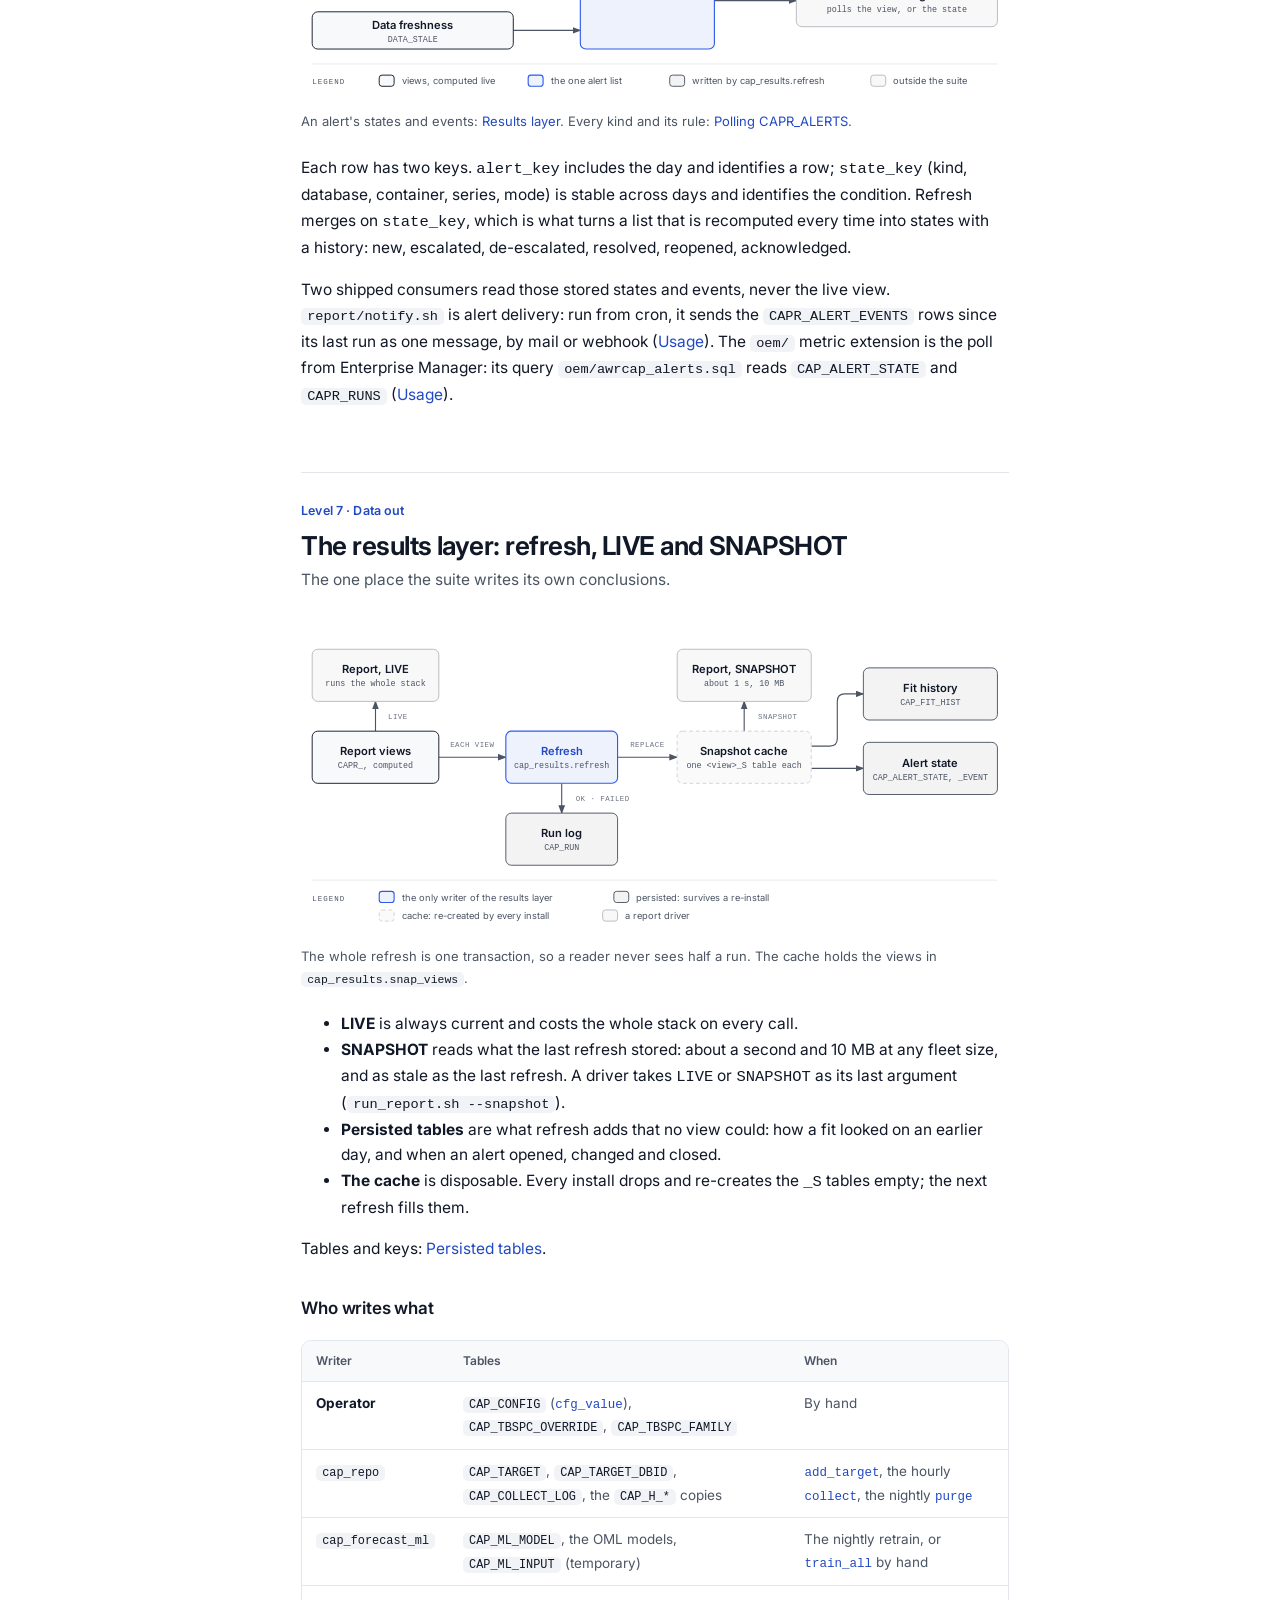
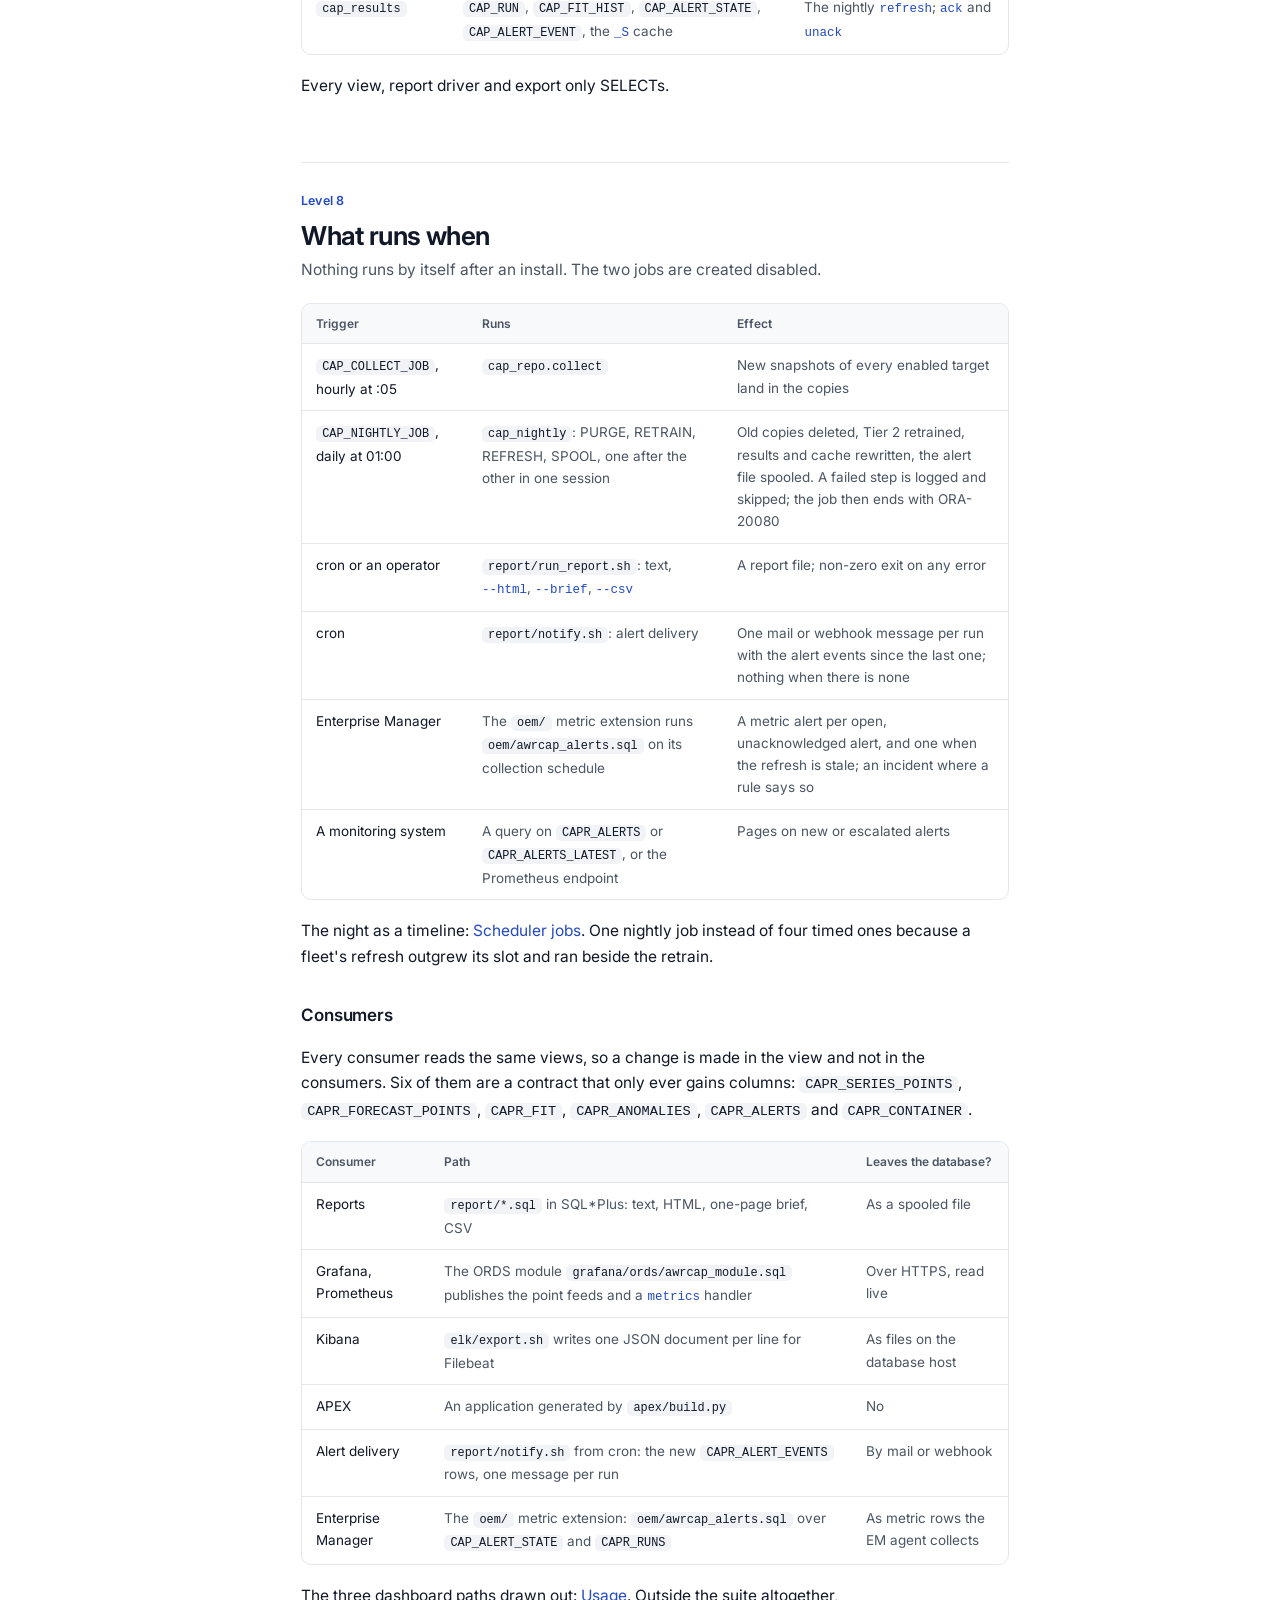
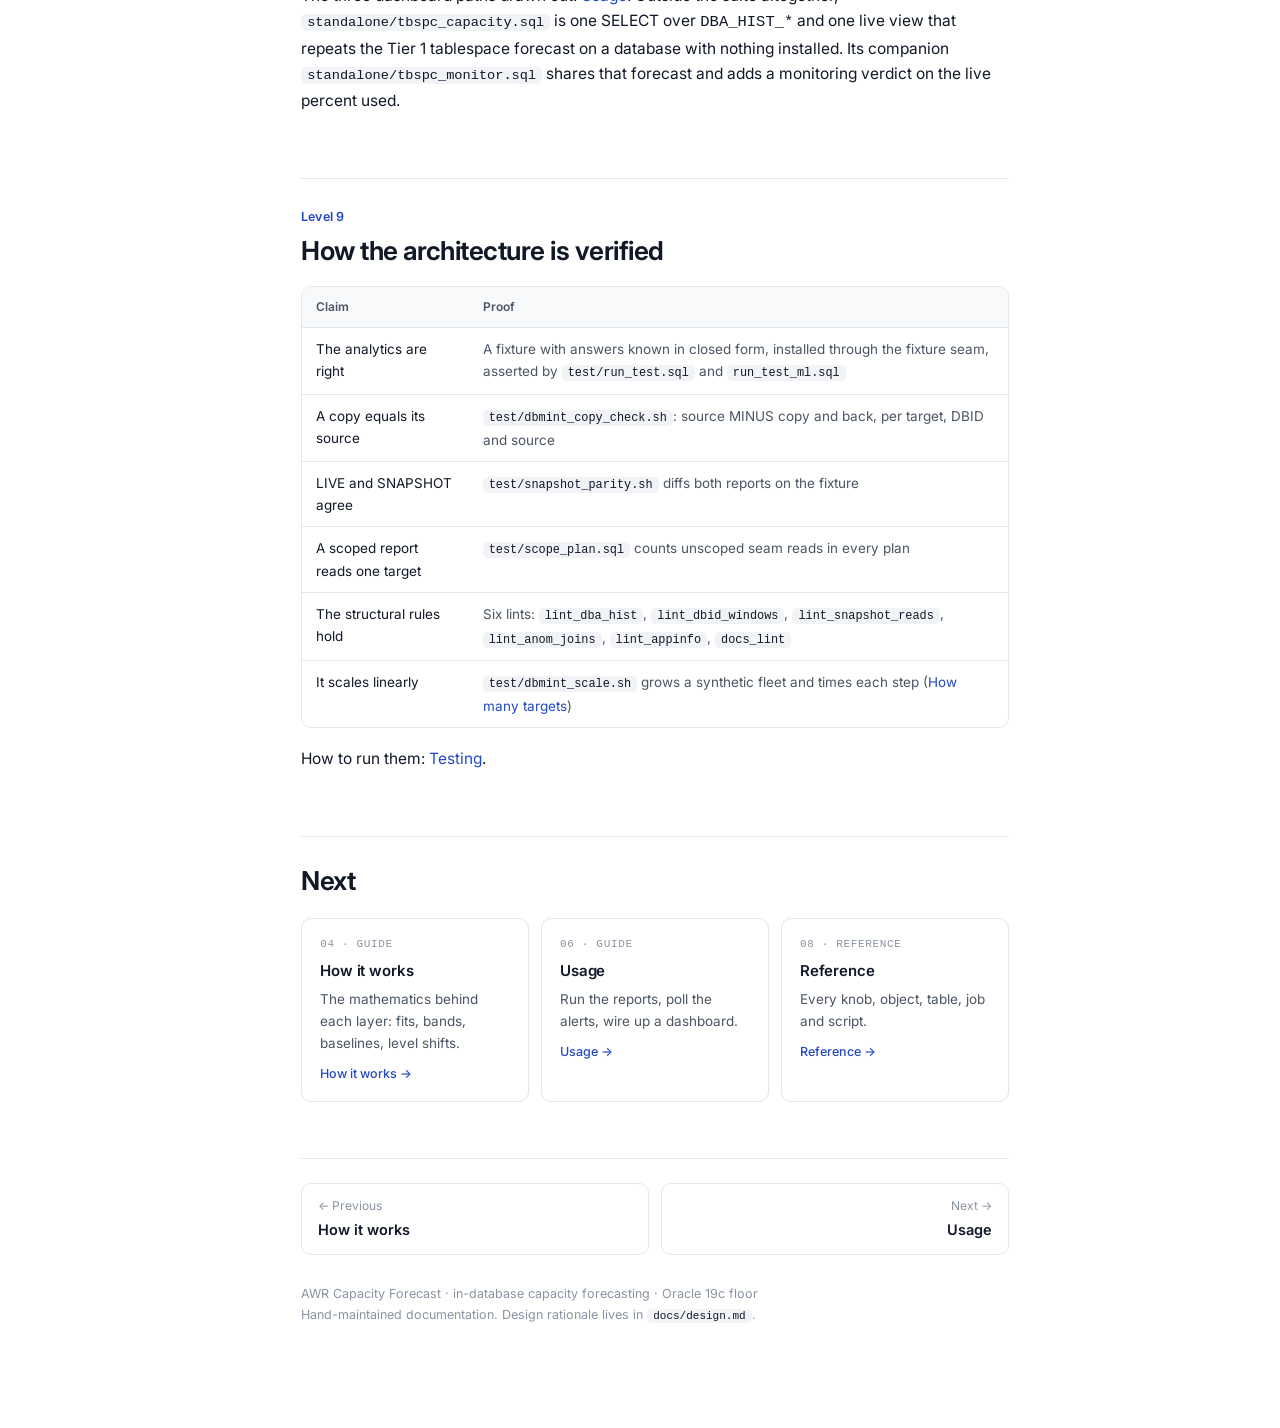
==== commit 0ada8c3b: "Document tablespace families Co-Authored-By: Claude Fable 5.2 <noreply@anthropic.com>" ====
--- a/docs/architecture.html
+++ b/docs/architecture.html
@@ -435,13 +435,6 @@
           Tier 2 needs about 120 days, which is why a database measuring itself also copies.</li>
         <li><b>Optional sources.</b> Eleven memory sources may be missing from an older reader's
           grants. Collect skips those with one warning and copies the rest.</li>
-        <li><b>One live source.</b> <span class="inline">CDB_TABLESPACE_USAGE_METRICS</span> is not
-          AWR and has no snapshot. Its copy, <span class="inline">CAP_H_TBSPC_LIVE</span>, is
-          replaced whole per target at each collect and stamped with the collect time
-          (manifest kind <code>L</code>, optional). It feeds the shared-disk forecast
-          (<span class="inline">ddl/33</span>); the operator table
-          <span class="inline">CAP_DISK_OVERRIDE</span> supplies the free space where no
-          tablespace is capped by storage.</li>
         <li><b>RAC.</b> The newest snapshot is held back while fewer instances have finished it
           than the one before. RAC itself is untested.</li>
       </ul>
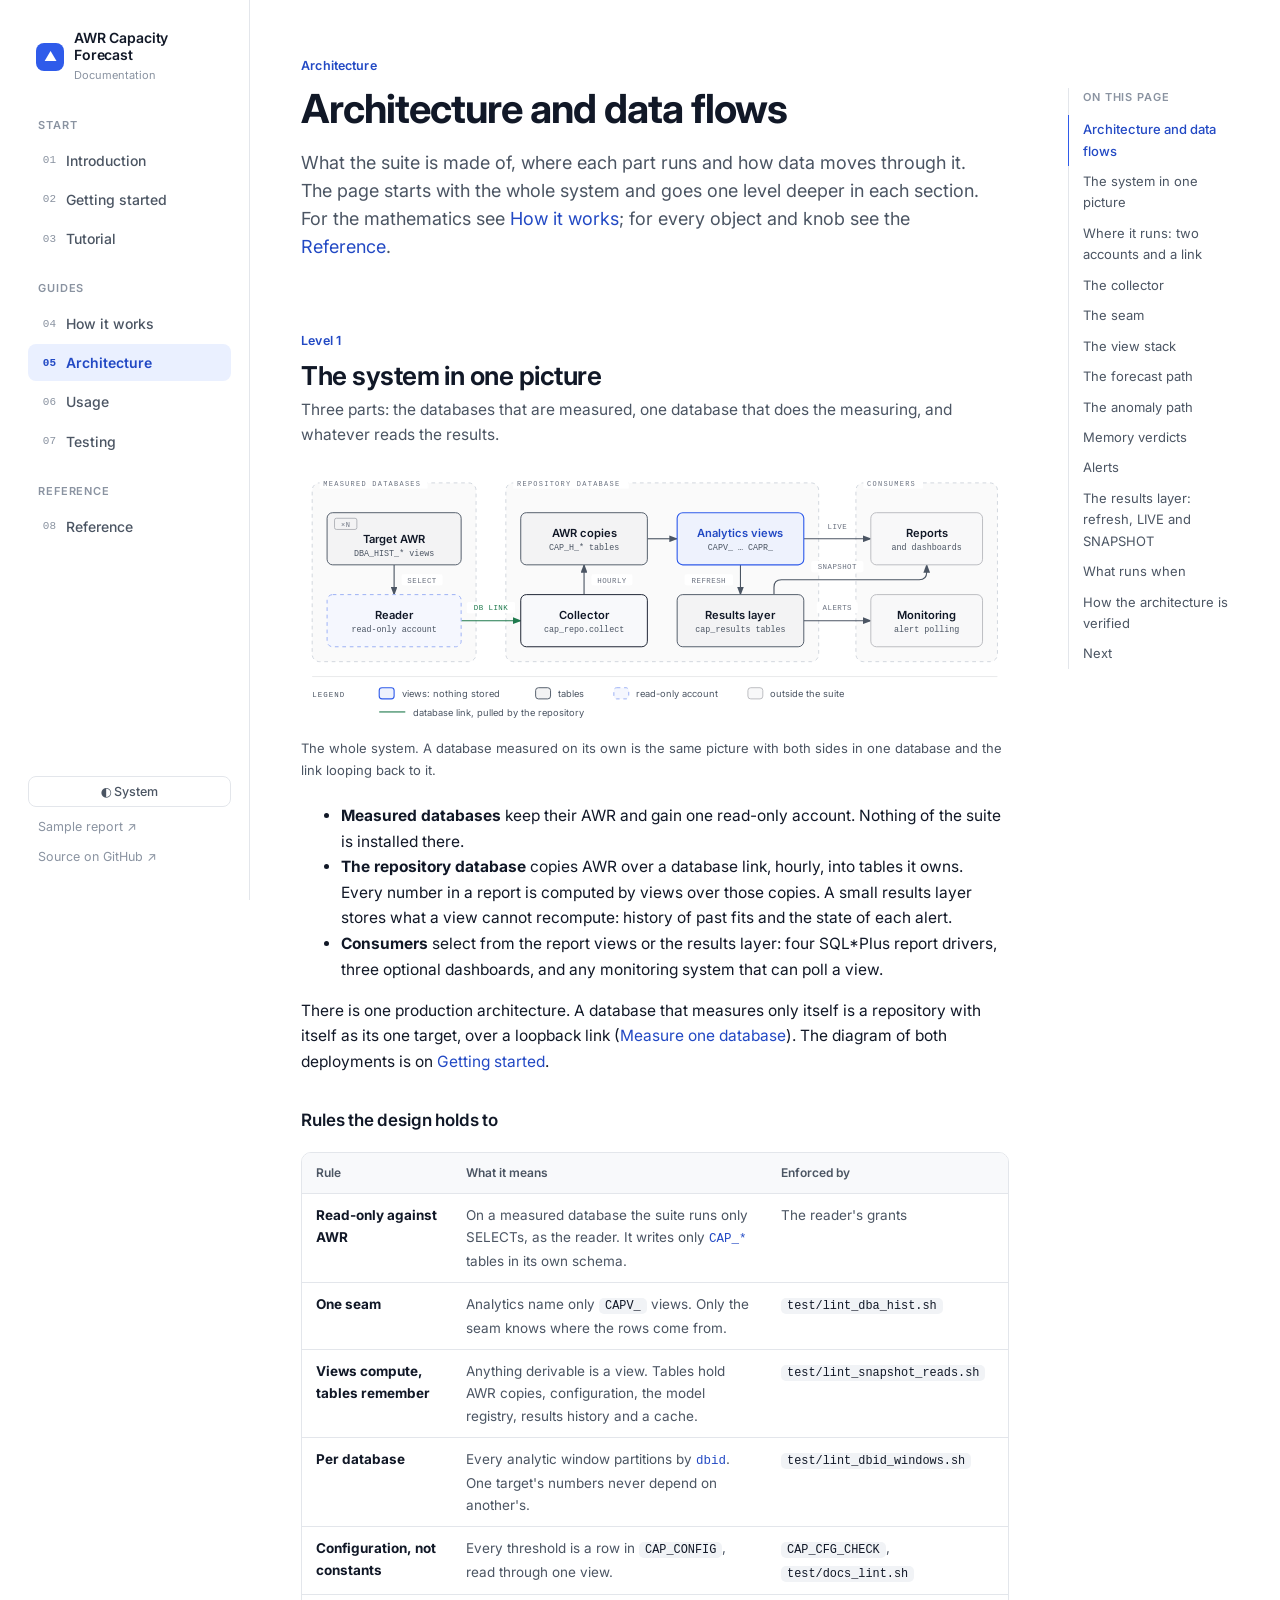
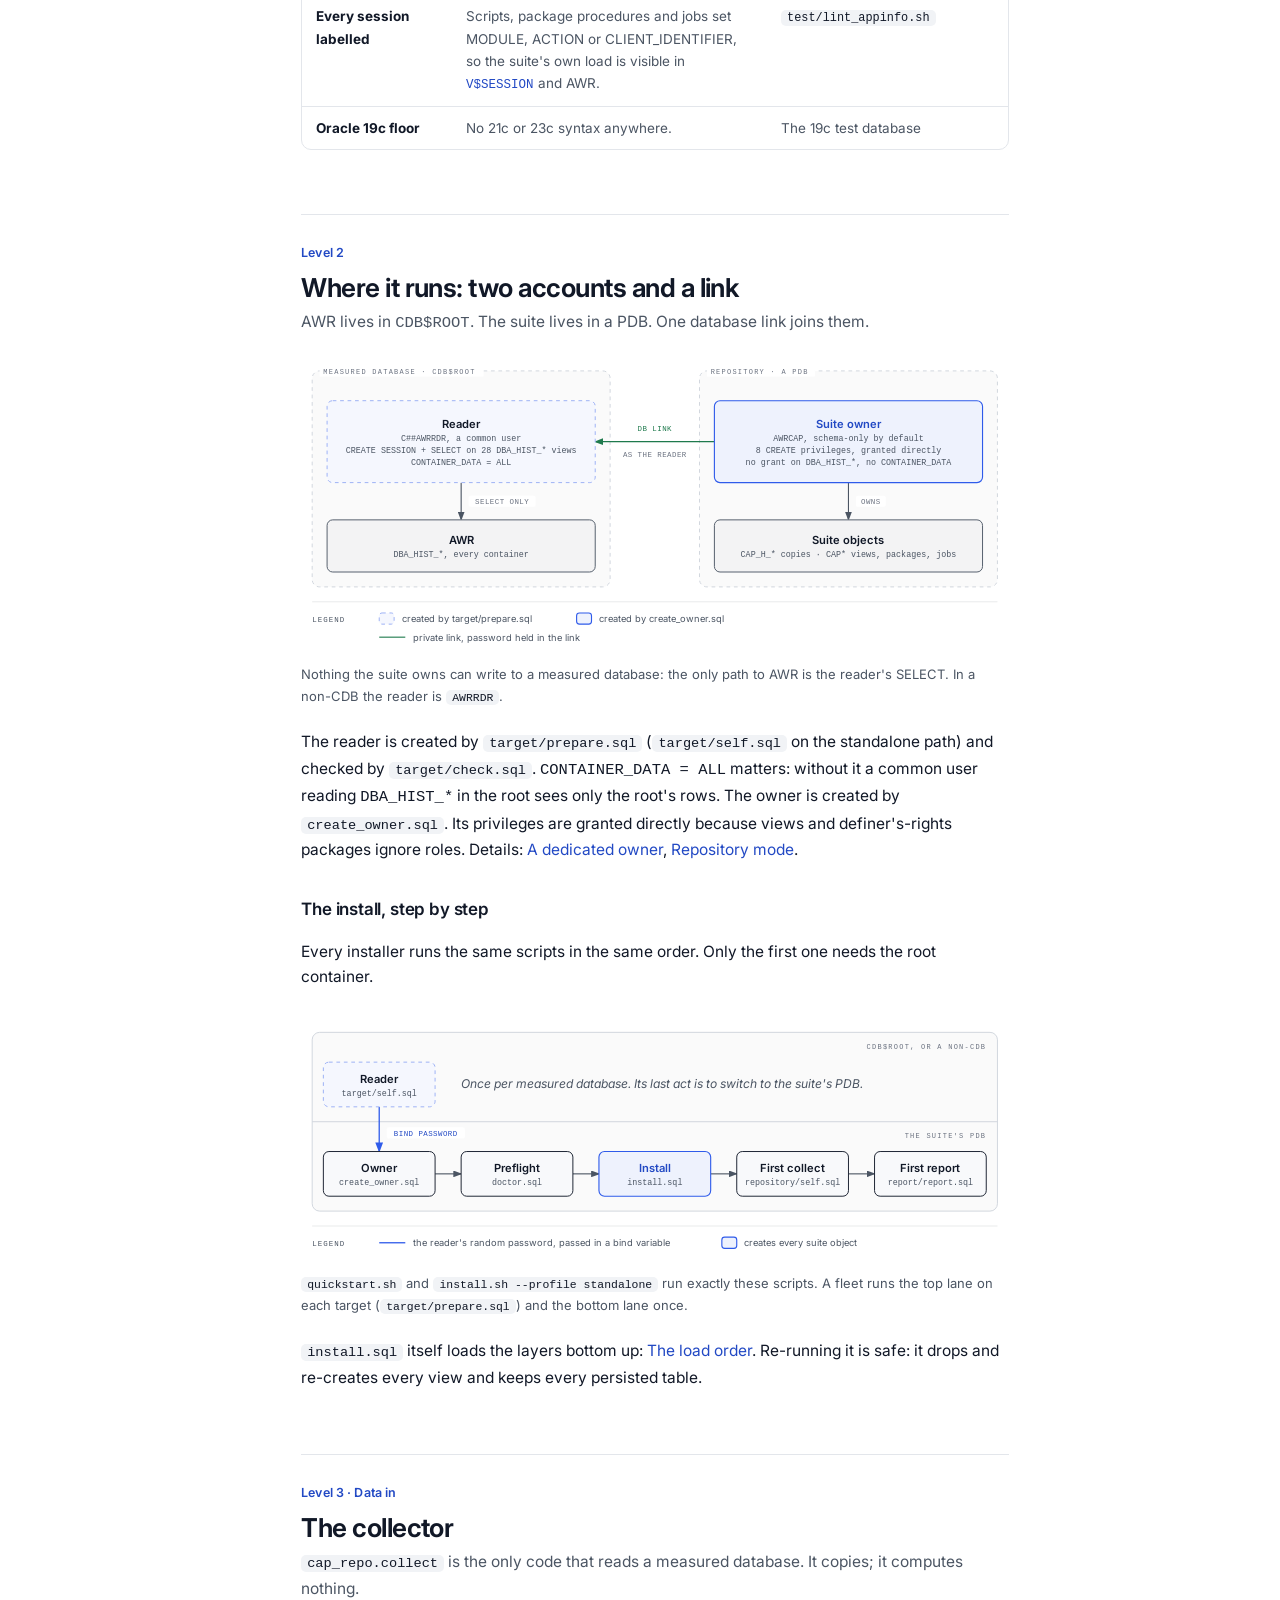
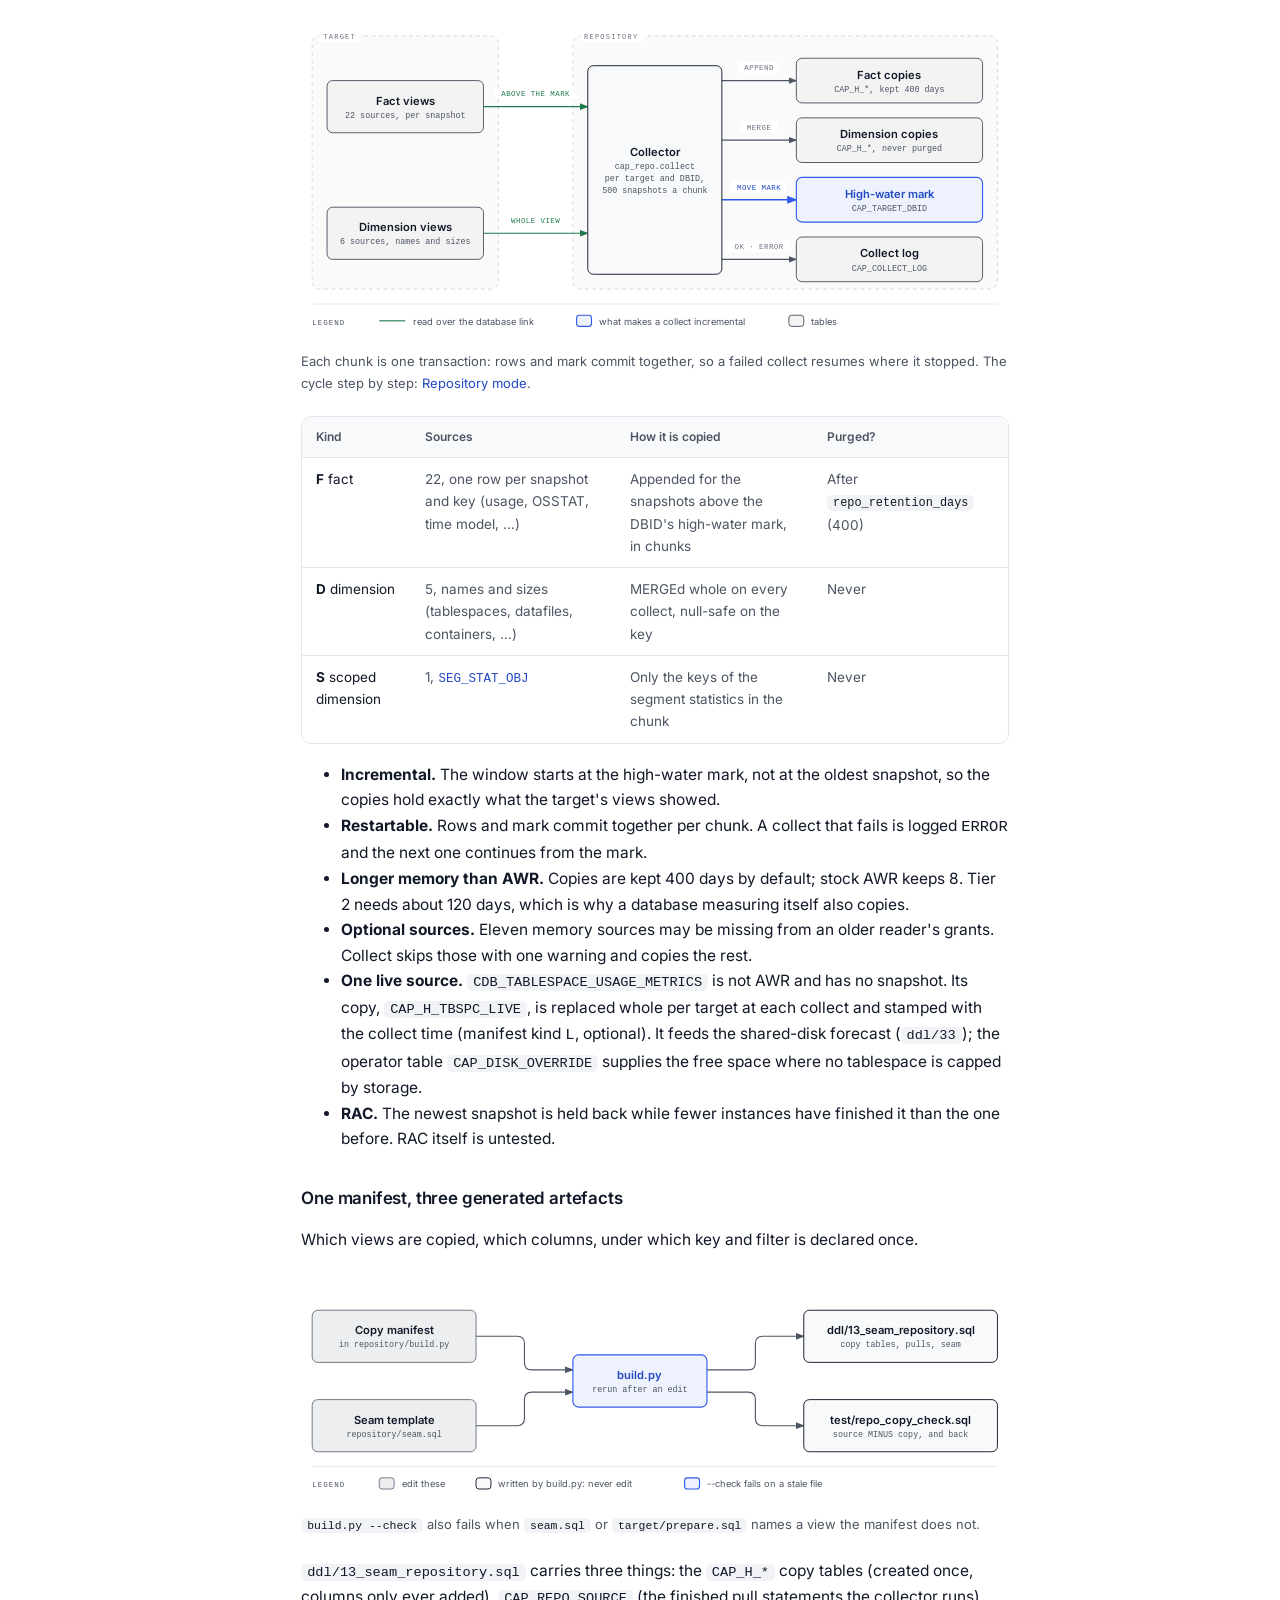
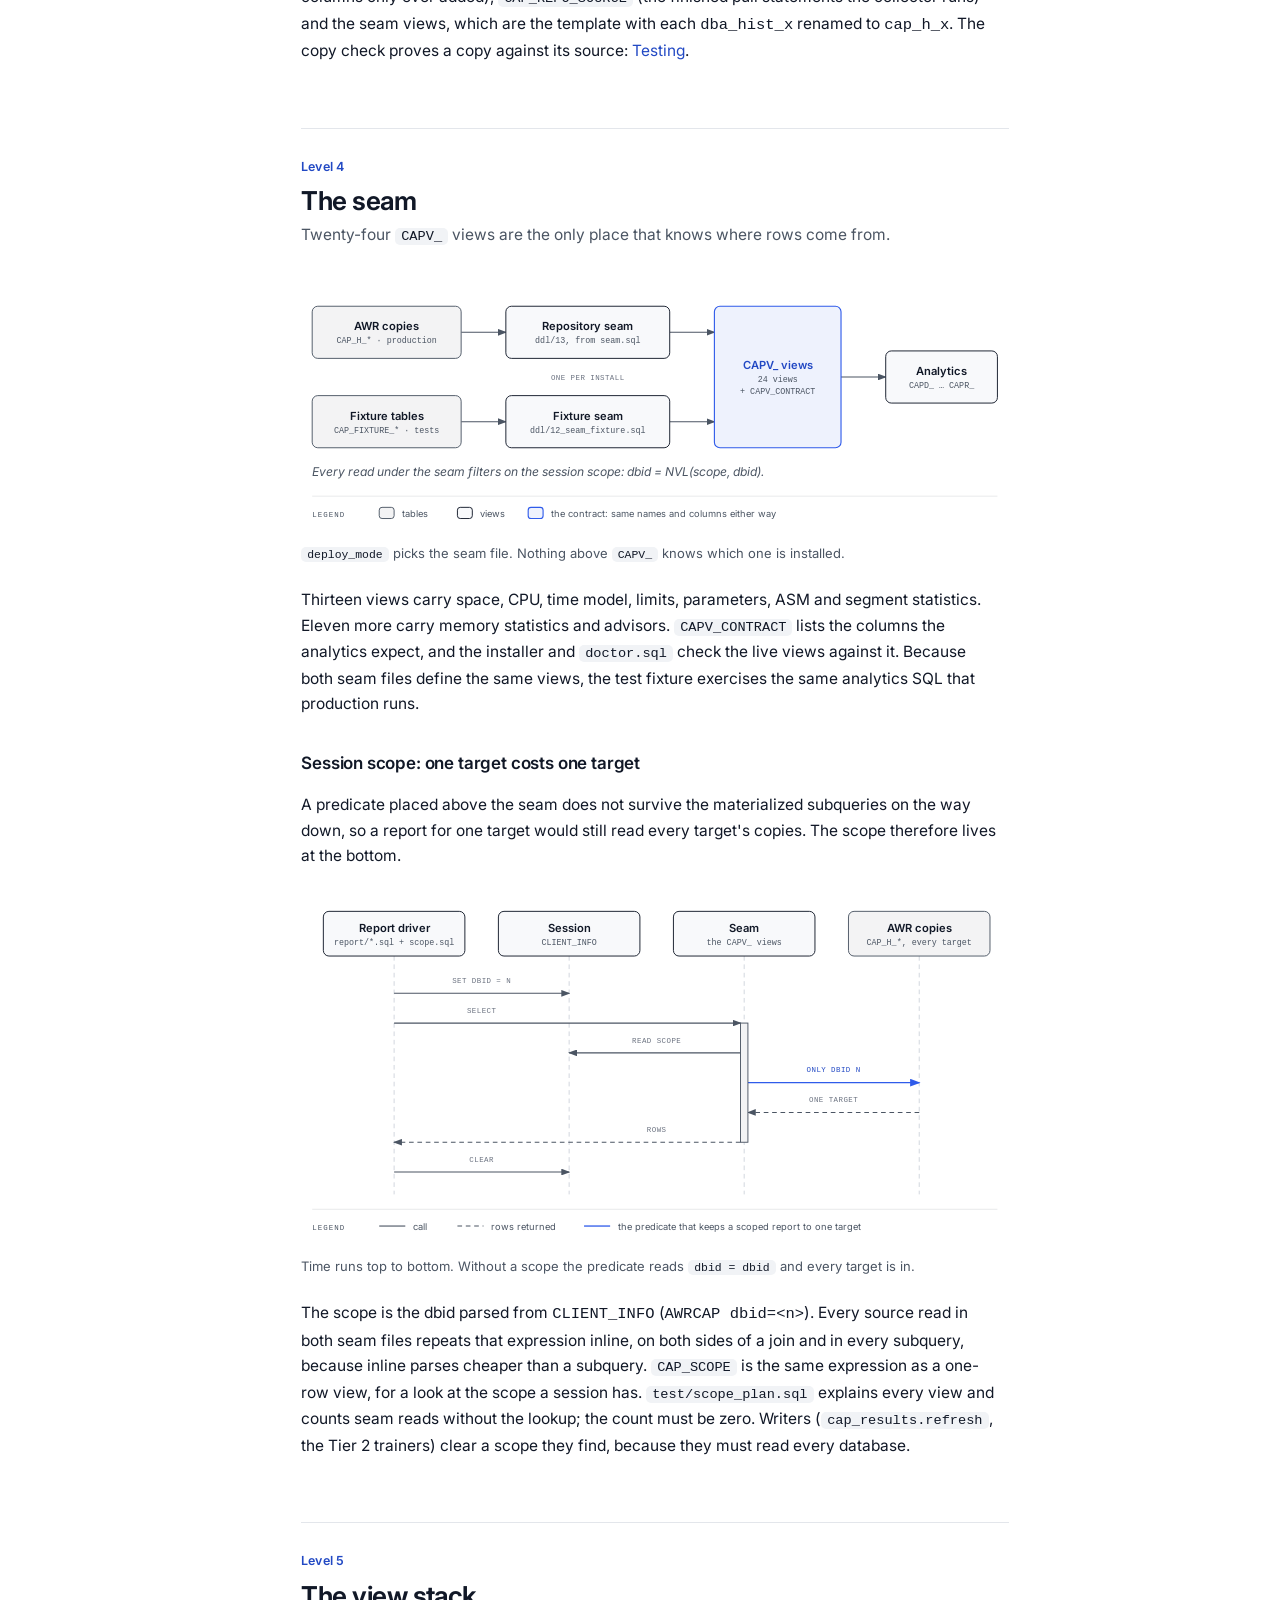
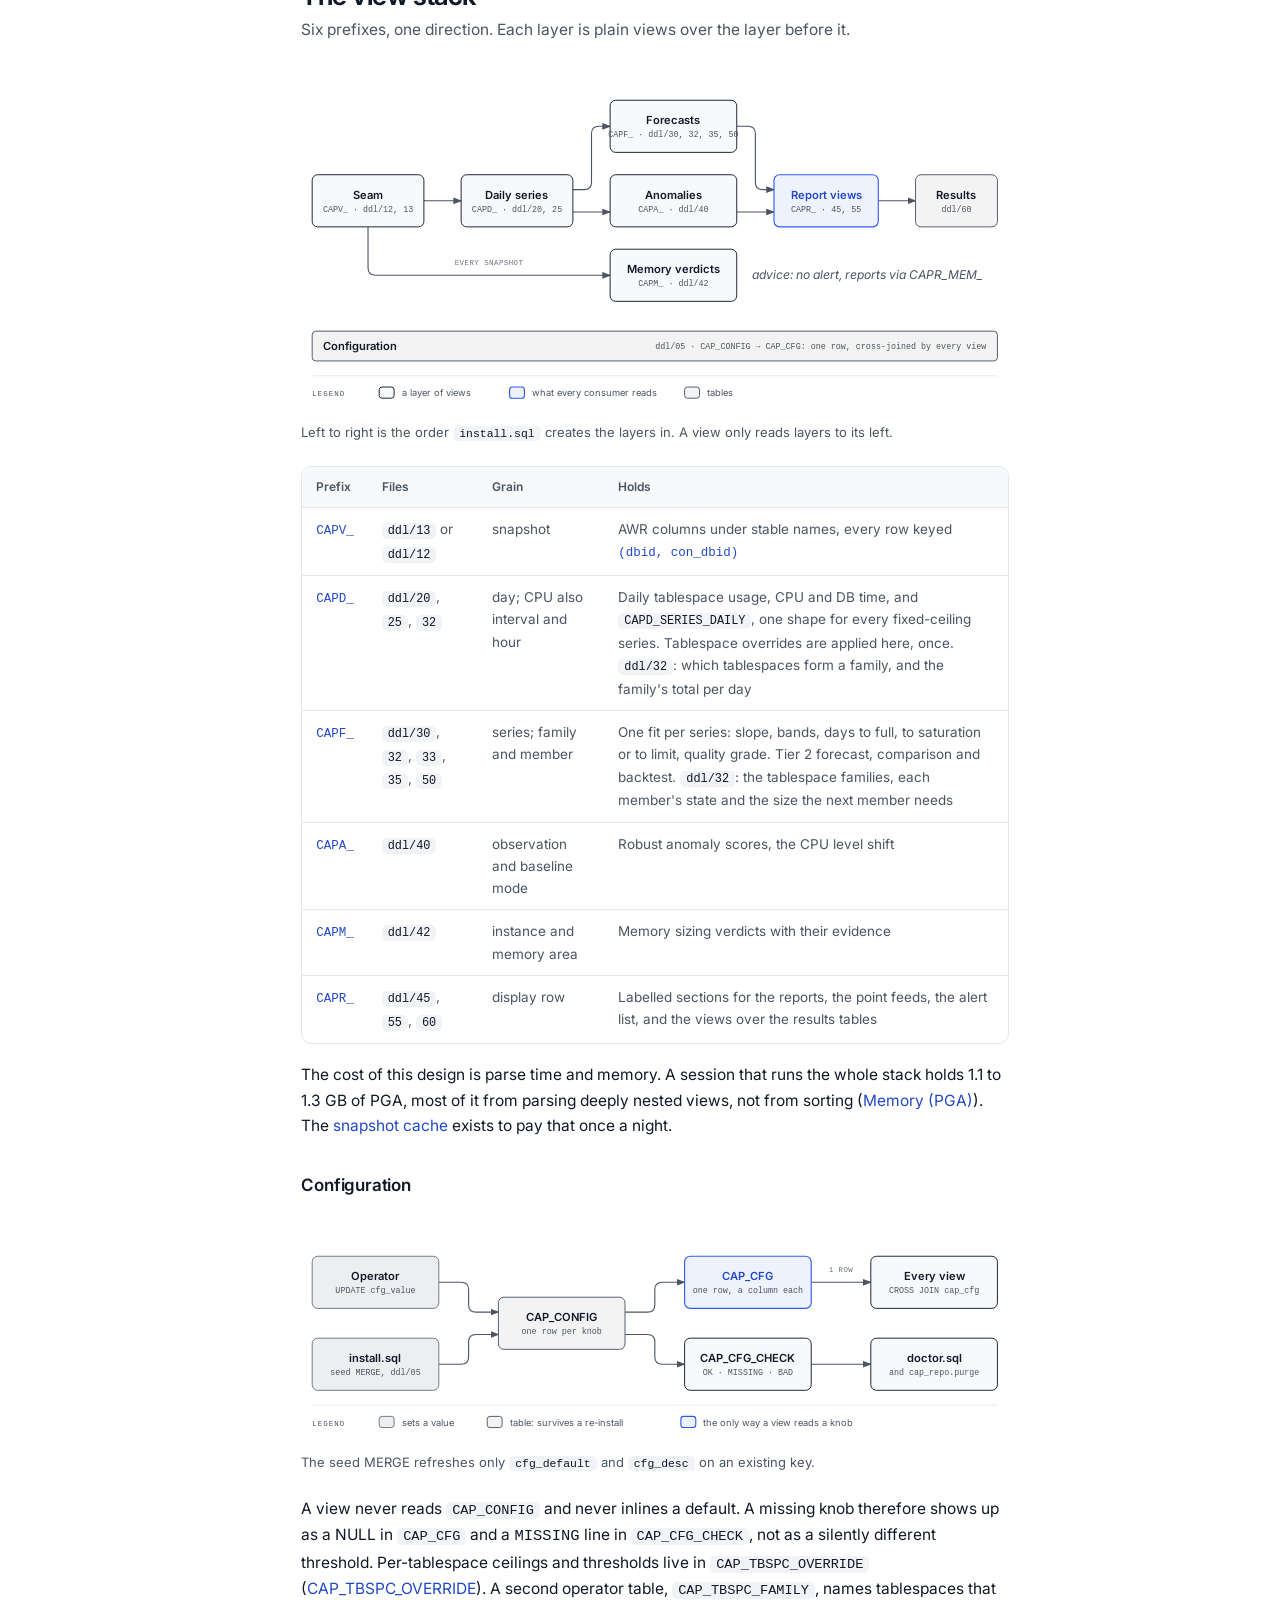
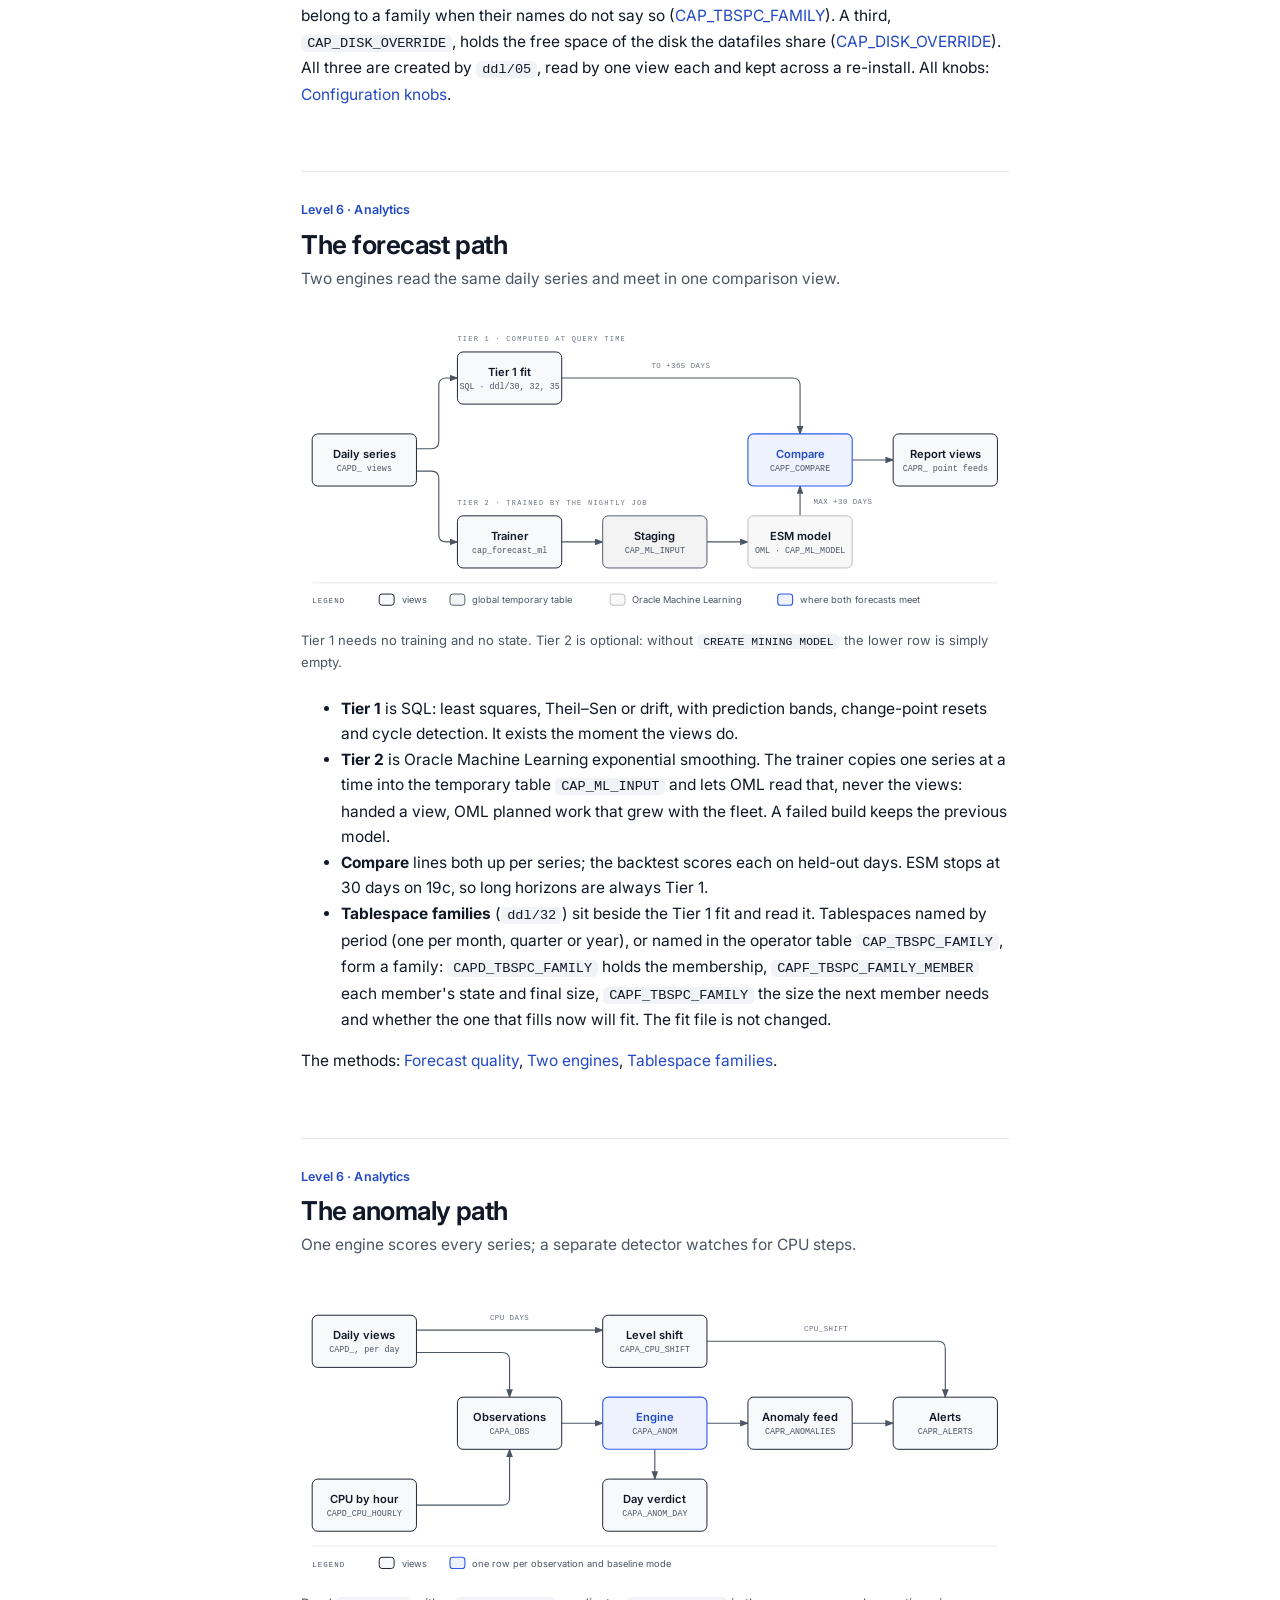
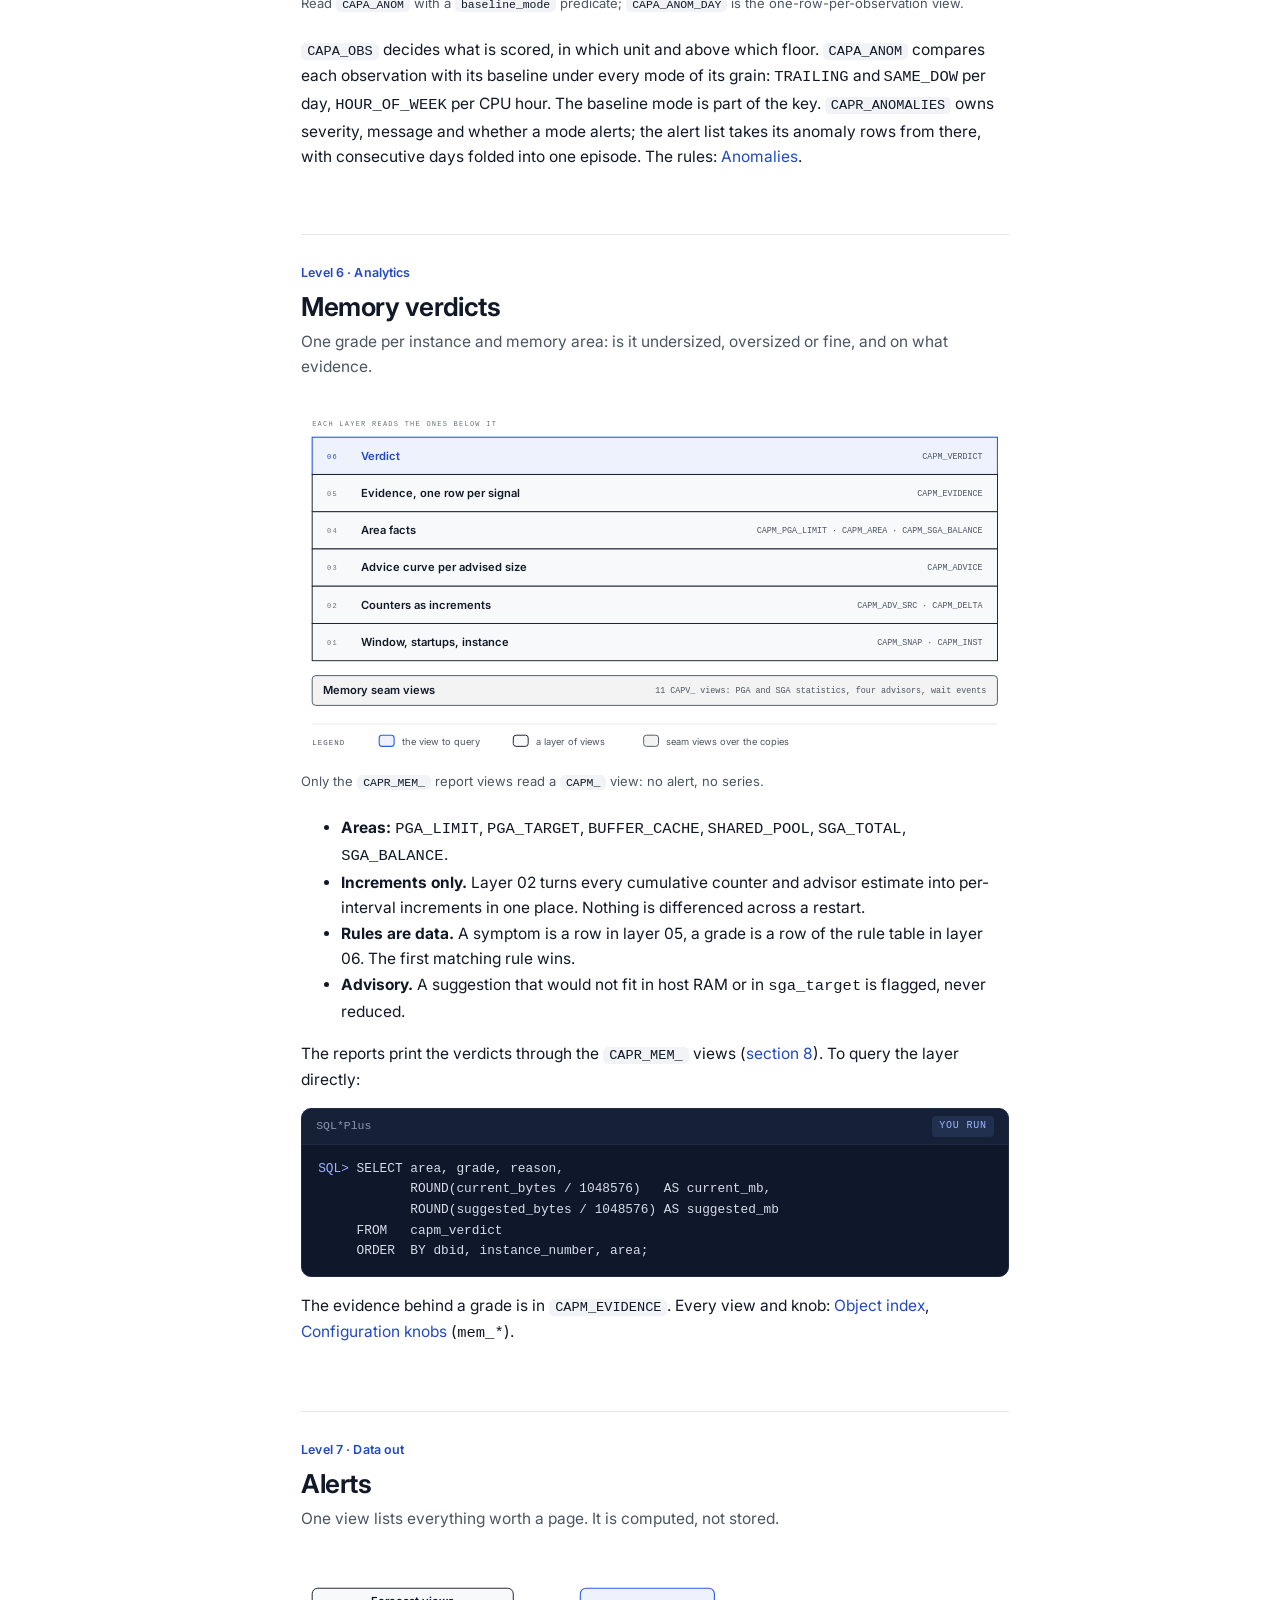
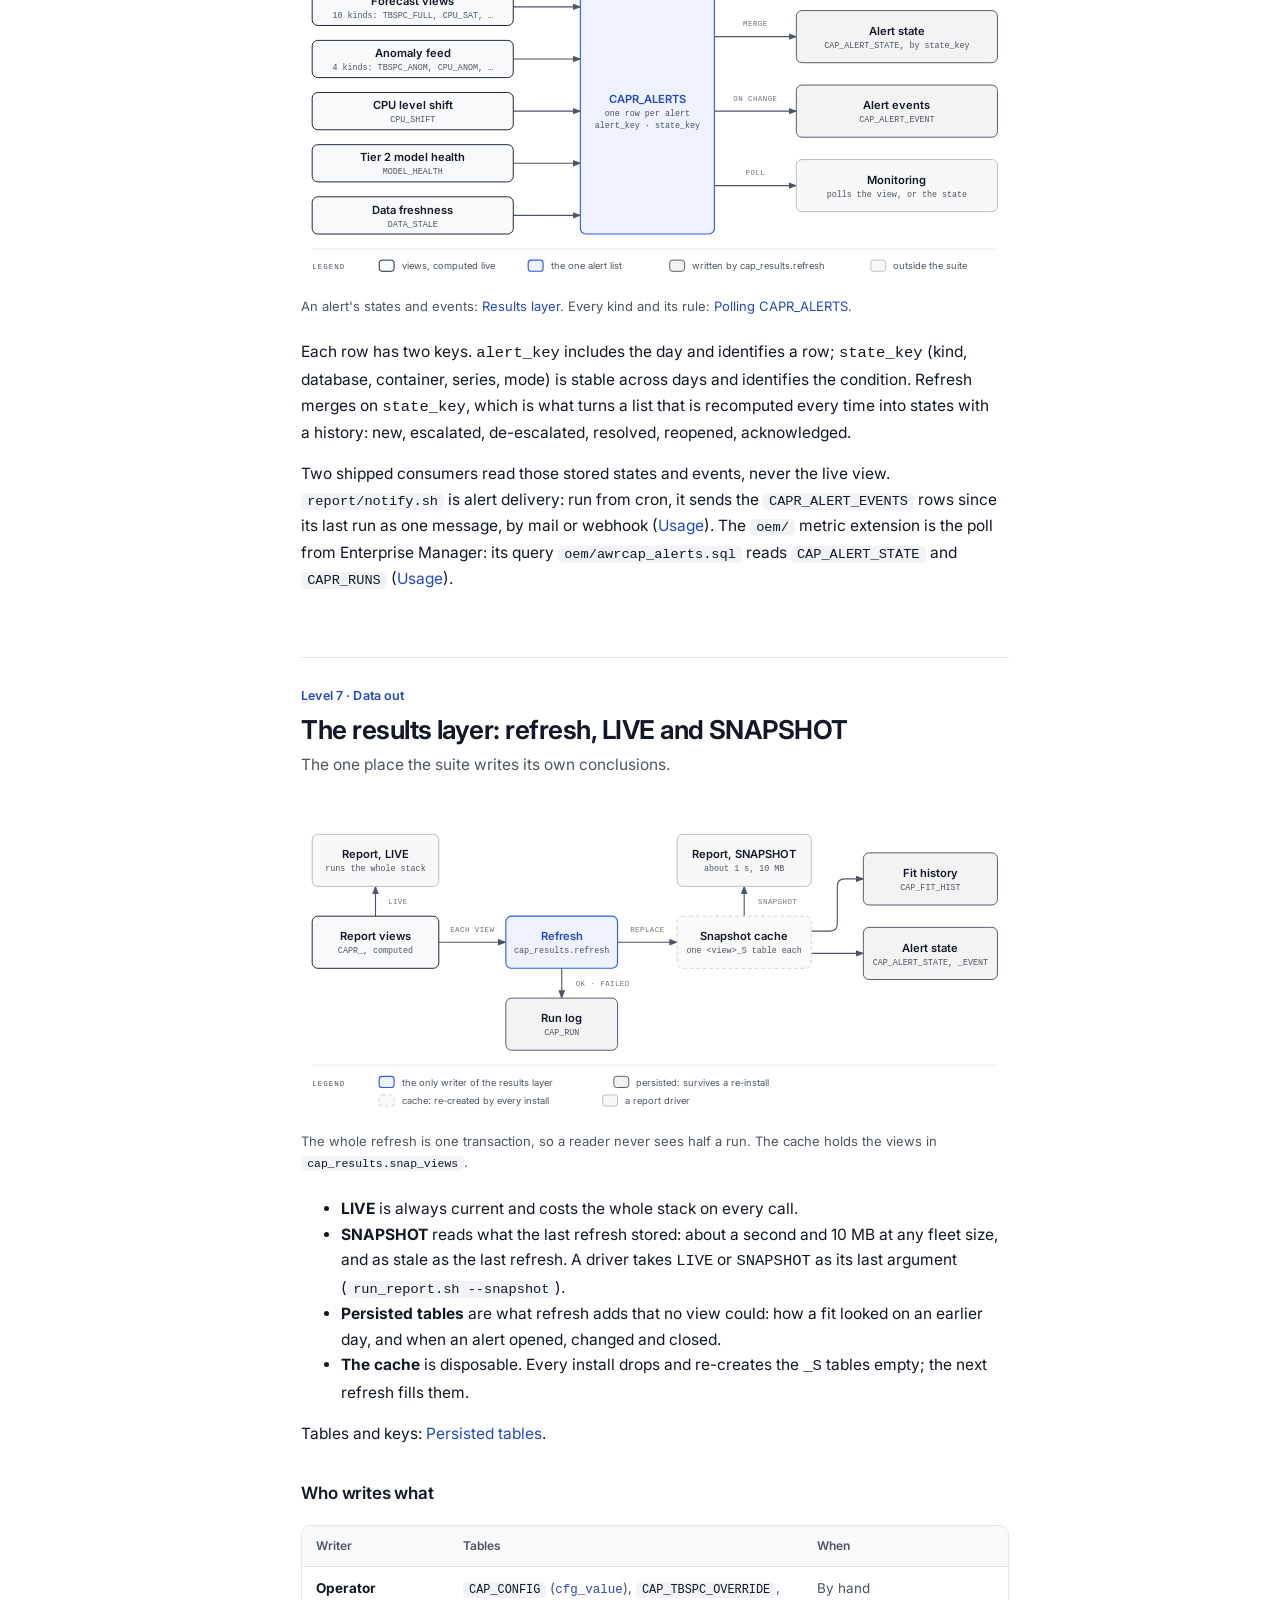
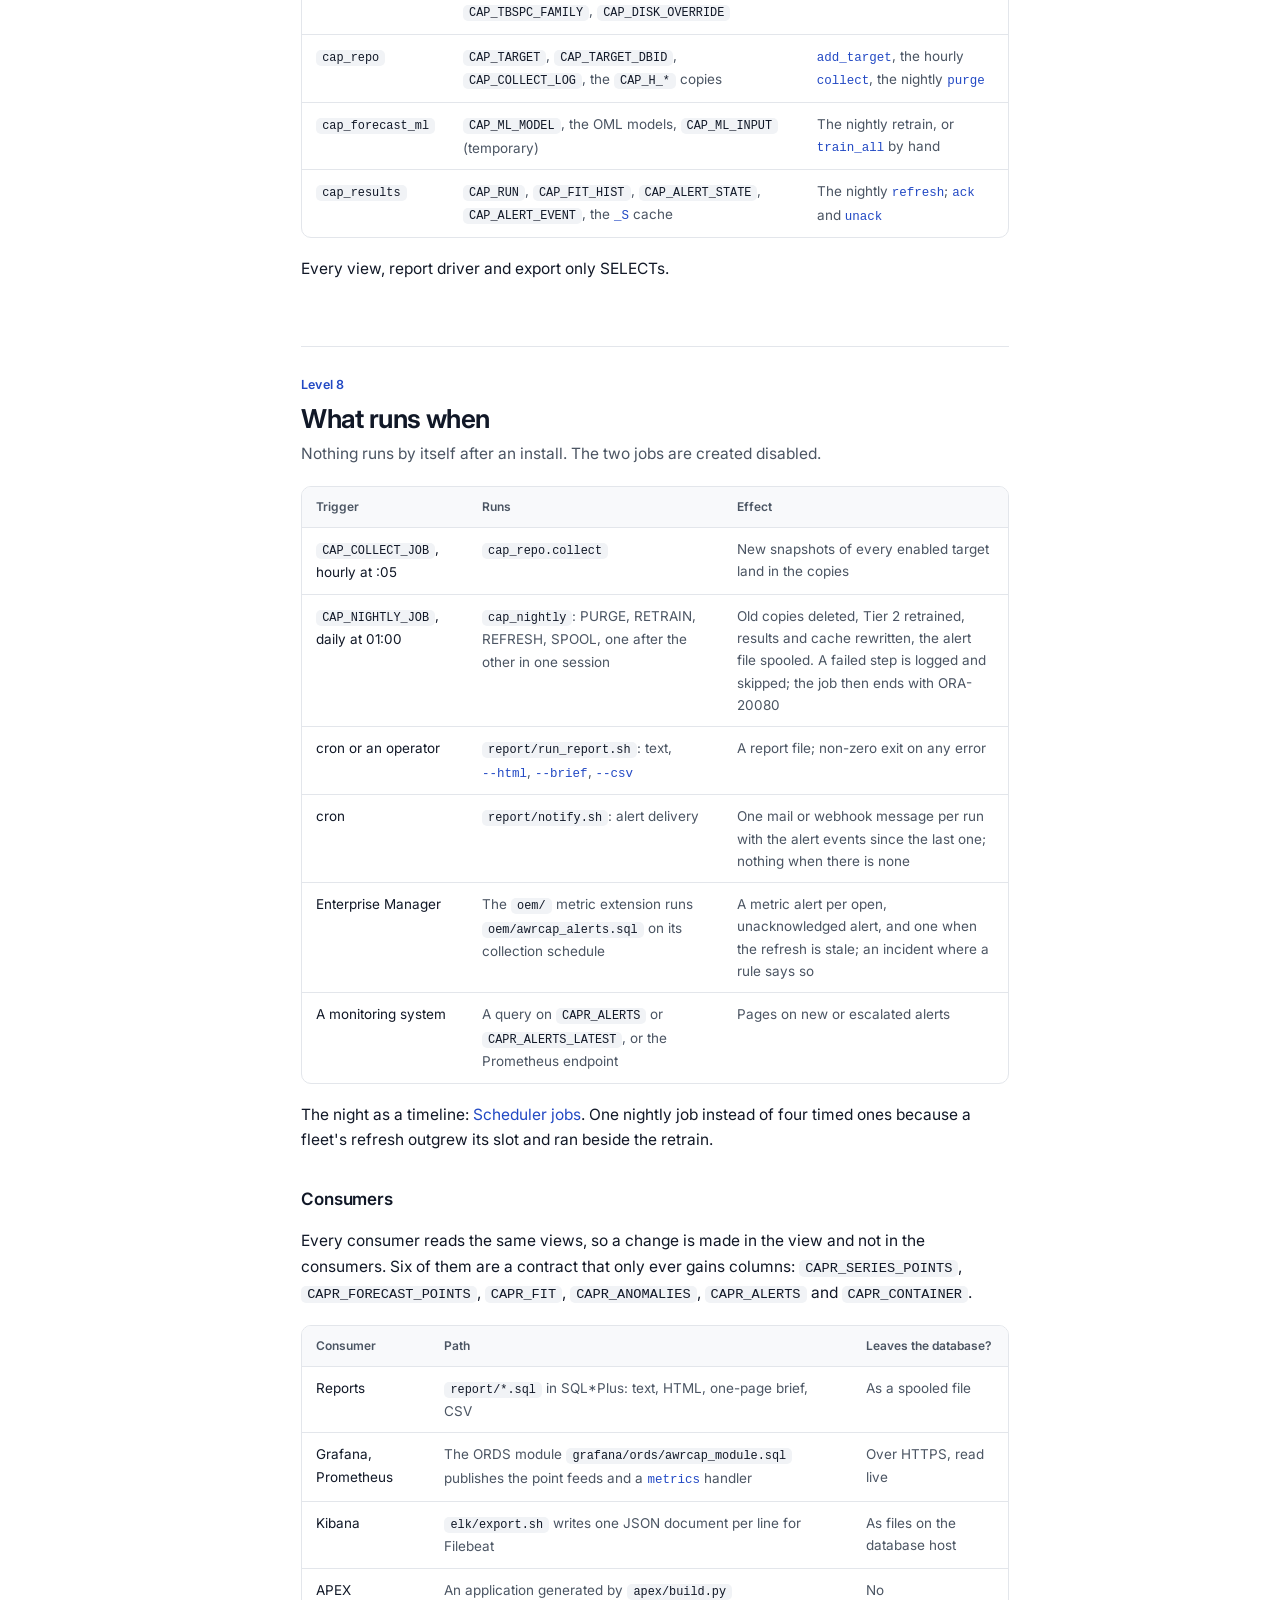
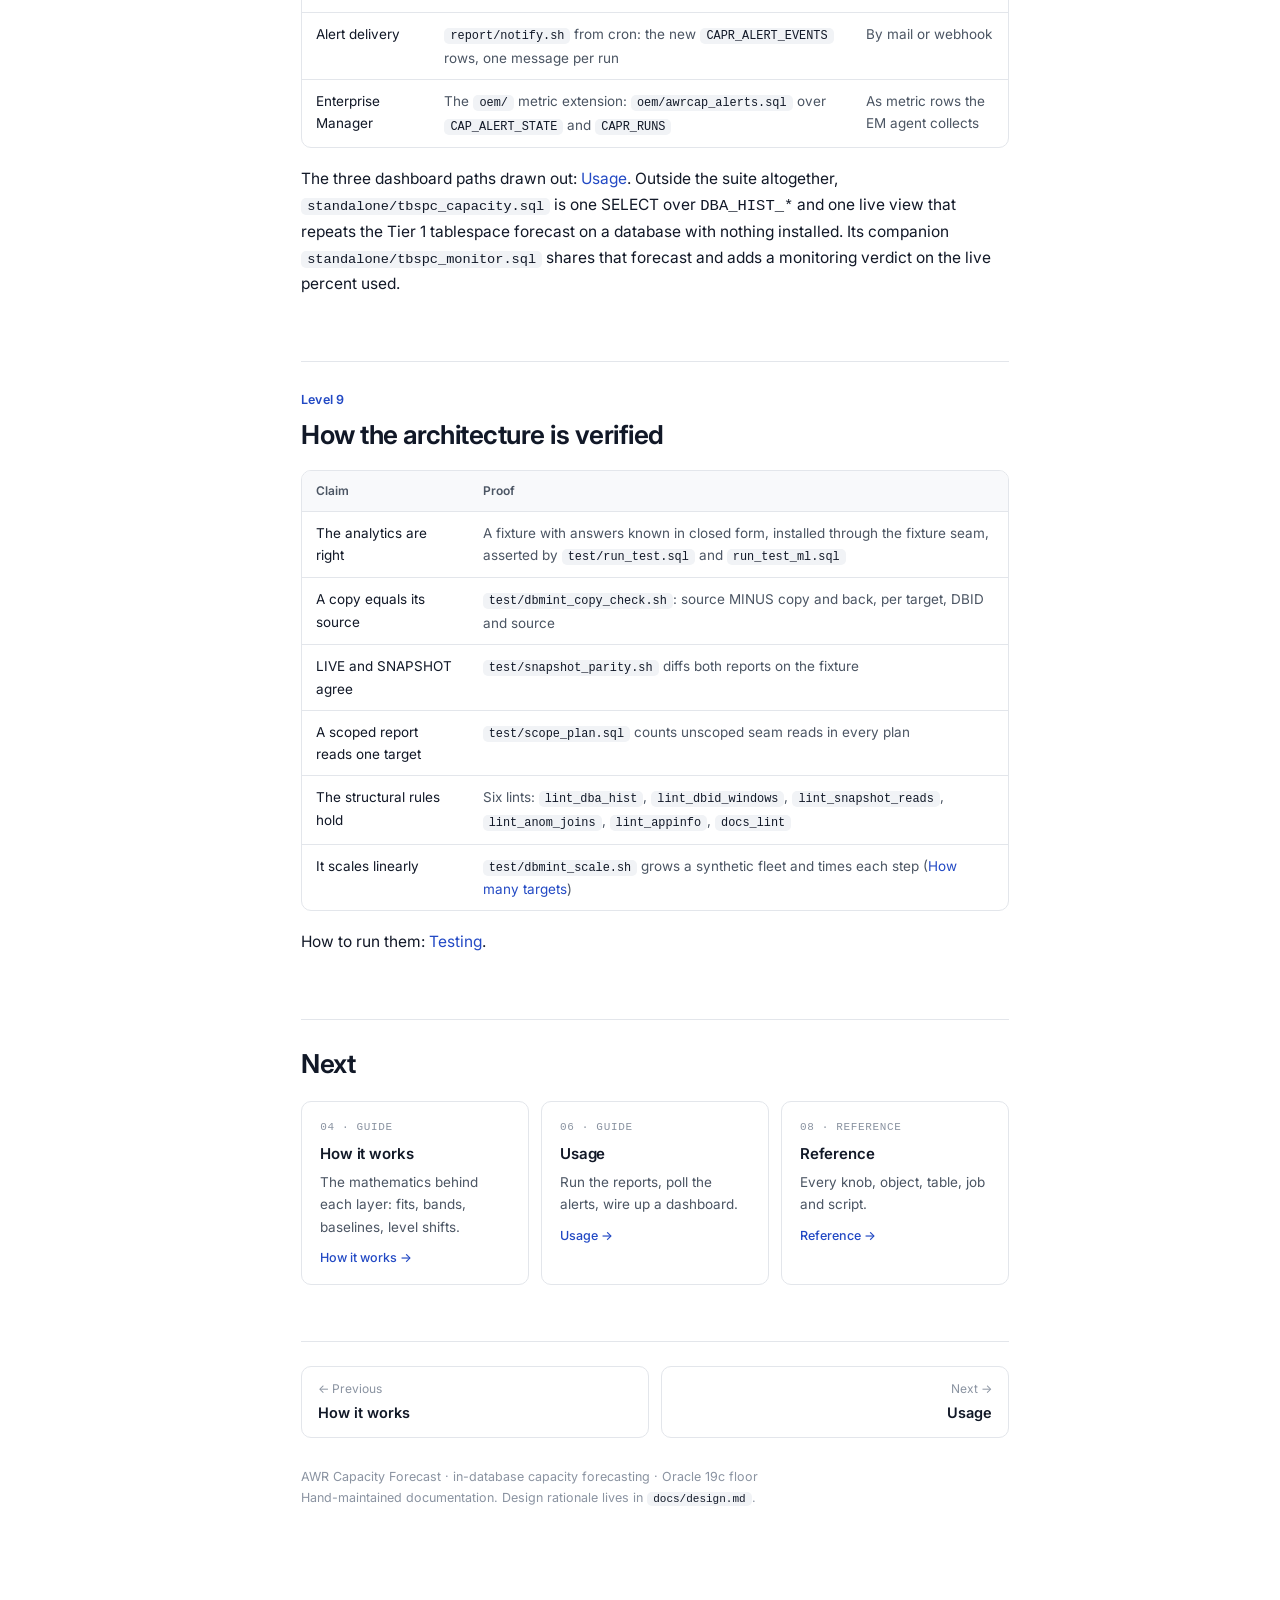
==== commit bcc24e45: "Reconcile the docs and comments of the families with the shared disk Both units added an operator ta" ====
--- a/docs/architecture.html
+++ b/docs/architecture.html
@@ -435,6 +435,13 @@
           Tier 2 needs about 120 days, which is why a database measuring itself also copies.</li>
         <li><b>Optional sources.</b> Eleven memory sources may be missing from an older reader's
           grants. Collect skips those with one warning and copies the rest.</li>
+        <li><b>One live source.</b> <span class="inline">CDB_TABLESPACE_USAGE_METRICS</span> is not
+          AWR and has no snapshot. Its copy, <span class="inline">CAP_H_TBSPC_LIVE</span>, is
+          replaced whole per target at each collect and stamped with the collect time
+          (manifest kind <code>L</code>, optional). It feeds the shared-disk forecast
+          (<span class="inline">ddl/33</span>); the operator table
+          <span class="inline">CAP_DISK_OVERRIDE</span> supplies the free space where no
+          tablespace is capped by storage.</li>
         <li><b>RAC.</b> The newest snapshot is held back while fewer instances have finished it
           than the one before. RAC itself is untested.</li>
       </ul>
@@ -717,7 +724,7 @@
           <tbody>
             <tr><td><span class="k">CAPV_</span></td><td class="def"><span class="inline">ddl/13</span> or <span class="inline">ddl/12</span></td><td class="def">snapshot</td><td class="def">AWR columns under stable names, every row keyed <code>(dbid, con_dbid)</code></td></tr>
             <tr><td><span class="k">CAPD_</span></td><td class="def"><span class="inline">ddl/20</span>, <span class="inline">25</span>, <span class="inline">32</span></td><td class="def">day; CPU also interval and hour</td><td class="def">Daily tablespace usage, CPU and DB time, and <span class="inline">CAPD_SERIES_DAILY</span>, one shape for every fixed-ceiling series. Tablespace overrides are applied here, once. <span class="inline">ddl/32</span>: which tablespaces form a family, and the family's total per day</td></tr>
-            <tr><td><span class="k">CAPF_</span></td><td class="def"><span class="inline">ddl/30</span>, <span class="inline">32</span>, <span class="inline">35</span>, <span class="inline">50</span></td><td class="def">series; family and member</td><td class="def">One fit per series: slope, bands, days to full, to saturation or to limit, quality grade. Tier 2 forecast, comparison and backtest. <span class="inline">ddl/32</span>: the tablespace families, each member's state and the size the next member needs</td></tr>
+            <tr><td><span class="k">CAPF_</span></td><td class="def"><span class="inline">ddl/30</span>, <span class="inline">32</span>, <span class="inline">33</span>, <span class="inline">35</span>, <span class="inline">50</span></td><td class="def">series; family and member</td><td class="def">One fit per series: slope, bands, days to full, to saturation or to limit, quality grade. Tier 2 forecast, comparison and backtest. <span class="inline">ddl/32</span>: the tablespace families, each member's state and the size the next member needs</td></tr>
             <tr><td><span class="k">CAPA_</span></td><td class="def"><span class="inline">ddl/40</span></td><td class="def">observation and baseline mode</td><td class="def">Robust anomaly scores, the CPU level shift</td></tr>
             <tr><td><span class="k">CAPM_</span></td><td class="def"><span class="inline">ddl/42</span></td><td class="def">instance and memory area</td><td class="def">Memory sizing verdicts with their evidence</td></tr>
             <tr><td><span class="k">CAPR_</span></td><td class="def"><span class="inline">ddl/45</span>, <span class="inline">55</span>, <span class="inline">60</span></td><td class="def">display row</td><td class="def">Labelled sections for the reports, the point feeds, the alert list, and the views over the results tables</td></tr>
@@ -796,7 +803,9 @@
         (<a href="usage.html#override">CAP_TBSPC_OVERRIDE</a>). A second operator table,
         <span class="inline">CAP_TBSPC_FAMILY</span>, names tablespaces that belong to a
         family when their names do not say so
-        (<a href="usage.html#families">CAP_TBSPC_FAMILY</a>). Both are created by
+        (<a href="usage.html#families">CAP_TBSPC_FAMILY</a>). A third,
+        <span class="inline">CAP_DISK_OVERRIDE</span>, holds the free space of the disk the
+        datafiles share (<a href="usage.html#disk">CAP_DISK_OVERRIDE</a>). All three are created by
         <span class="inline">ddl/05</span>, read by one view each and kept across a re-install. All knobs:
         <a href="reference.html#knobs">Configuration knobs</a>.</p>
 
@@ -1067,7 +1076,7 @@
 <div class="dd-scroll">
 <svg class="dd" viewBox="0 0 760 364" role="img" aria-labelledby="dd-arch-alerts-title dd-arch-alerts-desc">
 <title id="dd-arch-alerts-title">Where alerts come from and where they go</title>
-<desc id="dd-arch-alerts-desc">Five sources feed the sixteen alert kinds of CAPR_ALERTS: the forecast views, the anomaly feed, CPU level shifts, Tier 2 model health and data freshness; cap_results.refresh merges the rows into the alert state and logs each change as an event, and monitoring polls the view or the state.</desc>
+<desc id="dd-arch-alerts-desc">Five sources feed the seventeen alert kinds of CAPR_ALERTS: the forecast views, the anomaly feed, CPU level shifts, Tier 2 model health and data freshness; cap_results.refresh merges the rows into the alert state and logs each change as an event, and monitoring polls the view or the state.</desc>
 <defs><marker id="dd-arch-alerts-mk" markerWidth="8" markerHeight="6" refX="7" refY="3" orient="auto"><polygon class="mk" points="0 0, 8 3, 0 6"/></marker>
 </defs>
 <rect class="paper" width="760" height="364"/>
@@ -1088,7 +1097,7 @@
 <rect class="paper" x="12" y="40" width="216" height="40" rx="6"/>
 <rect class="n" x="12" y="40" width="216" height="40" rx="6"/>
 <text class="nm" x="120" y="58" text-anchor="middle">Forecast views</text>
-<text class="sub" x="120" y="72" text-anchor="middle">9 kinds: TBSPC_FULL, CPU_SAT, …</text>
+<text class="sub" x="120" y="72" text-anchor="middle">10 kinds: TBSPC_FULL, CPU_SAT, …</text>
 <rect class="paper" x="12" y="96" width="216" height="40" rx="6"/>
 <rect class="n" x="12" y="96" width="216" height="40" rx="6"/>
 <text class="nm" x="120" y="114" text-anchor="middle">Anomaly feed</text>
@@ -1247,7 +1256,7 @@
         <table>
           <thead><tr><th>Writer</th><th>Tables</th><th>When</th></tr></thead>
           <tbody>
-            <tr><td><b>Operator</b></td><td class="def"><span class="inline">CAP_CONFIG</span> (<code>cfg_value</code>), <span class="inline">CAP_TBSPC_OVERRIDE</span>, <span class="inline">CAP_TBSPC_FAMILY</span></td><td class="def">By hand</td></tr>
+            <tr><td><b>Operator</b></td><td class="def"><span class="inline">CAP_CONFIG</span> (<code>cfg_value</code>), <span class="inline">CAP_TBSPC_OVERRIDE</span>, <span class="inline">CAP_TBSPC_FAMILY</span>, <span class="inline">CAP_DISK_OVERRIDE</span></td><td class="def">By hand</td></tr>
             <tr><td><span class="inline">cap_repo</span></td><td class="def"><span class="inline">CAP_TARGET</span>, <span class="inline">CAP_TARGET_DBID</span>, <span class="inline">CAP_COLLECT_LOG</span>, the <span class="inline">CAP_H_*</span> copies</td><td class="def"><code>add_target</code>, the hourly <code>collect</code>, the nightly <code>purge</code></td></tr>
             <tr><td><span class="inline">cap_forecast_ml</span></td><td class="def"><span class="inline">CAP_ML_MODEL</span>, the OML models, <span class="inline">CAP_ML_INPUT</span> (temporary)</td><td class="def">The nightly retrain, or <code>train_all</code> by hand</td></tr>
             <tr><td><span class="inline">cap_results</span></td><td class="def"><span class="inline">CAP_RUN</span>, <span class="inline">CAP_FIT_HIST</span>, <span class="inline">CAP_ALERT_STATE</span>, <span class="inline">CAP_ALERT_EVENT</span>, the <code>_S</code> cache</td><td class="def">The nightly <code>refresh</code>; <code>ack</code> and <code>unack</code></td></tr>
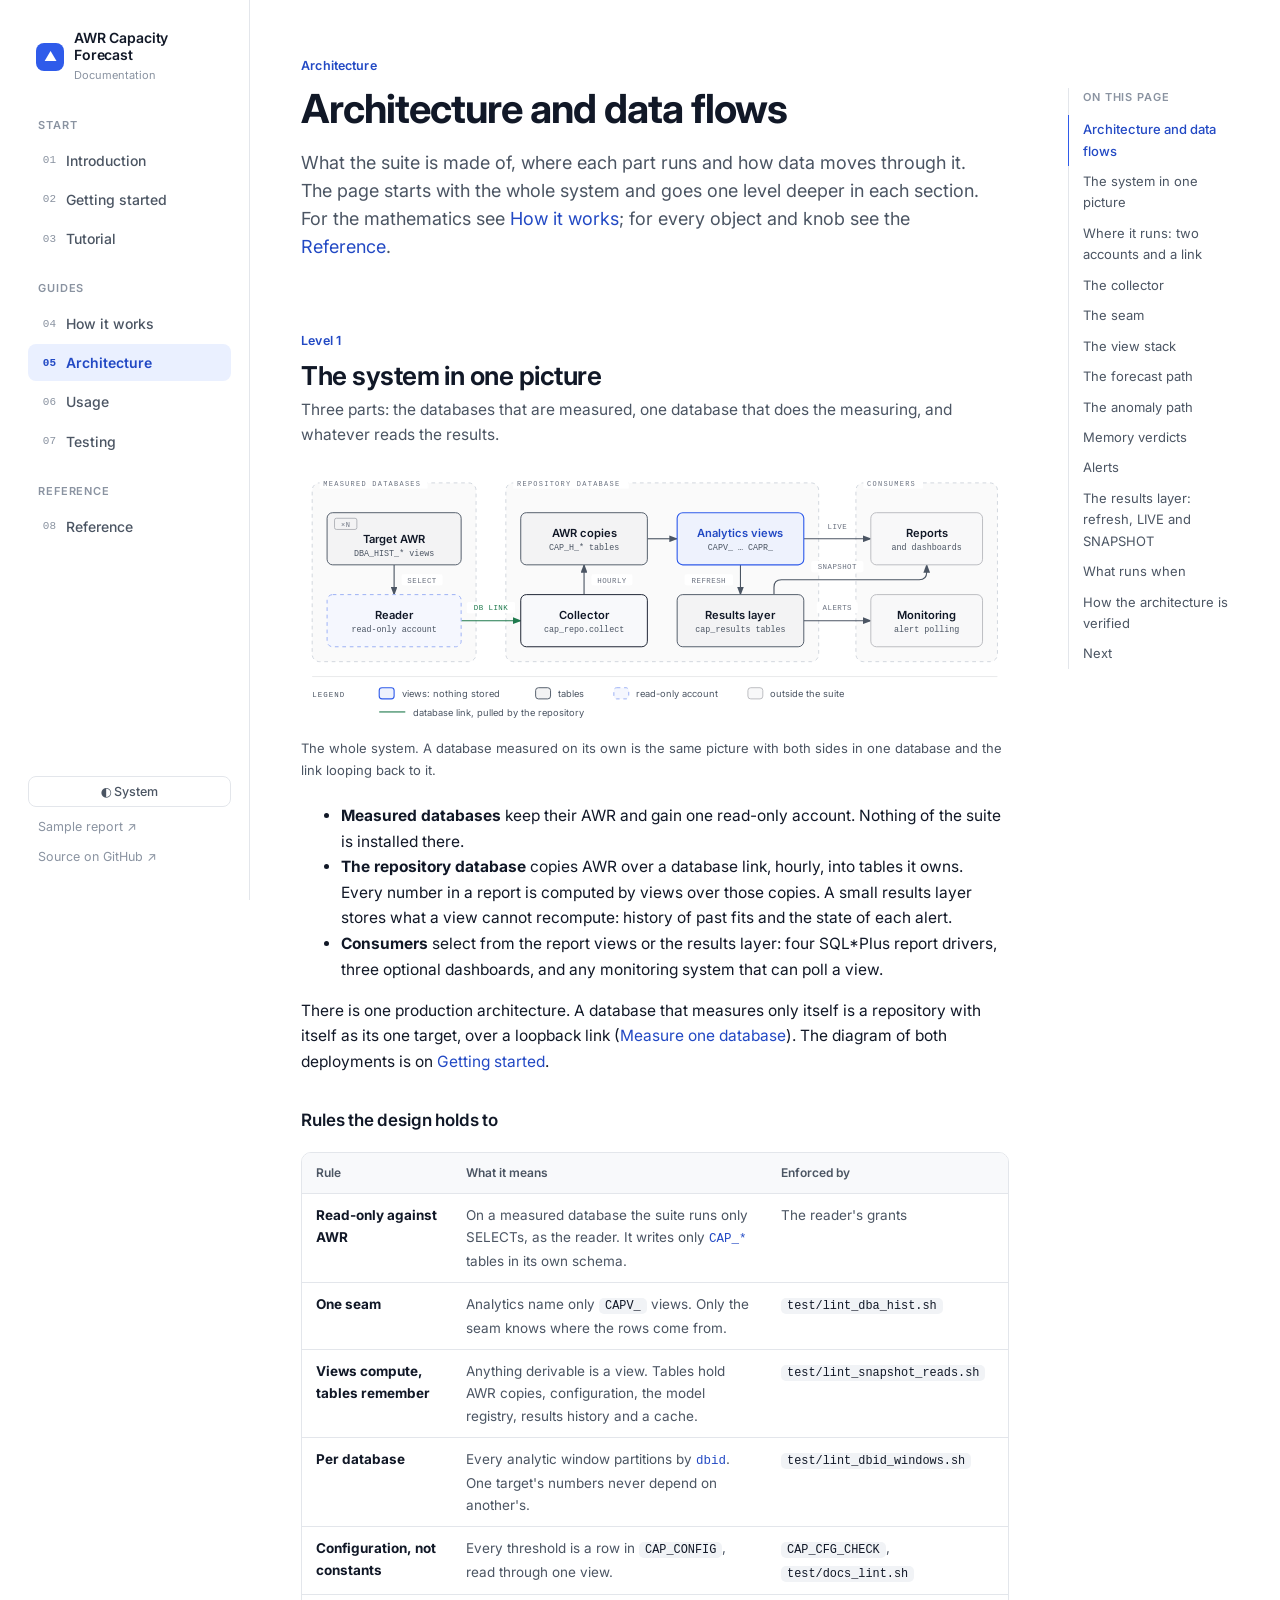
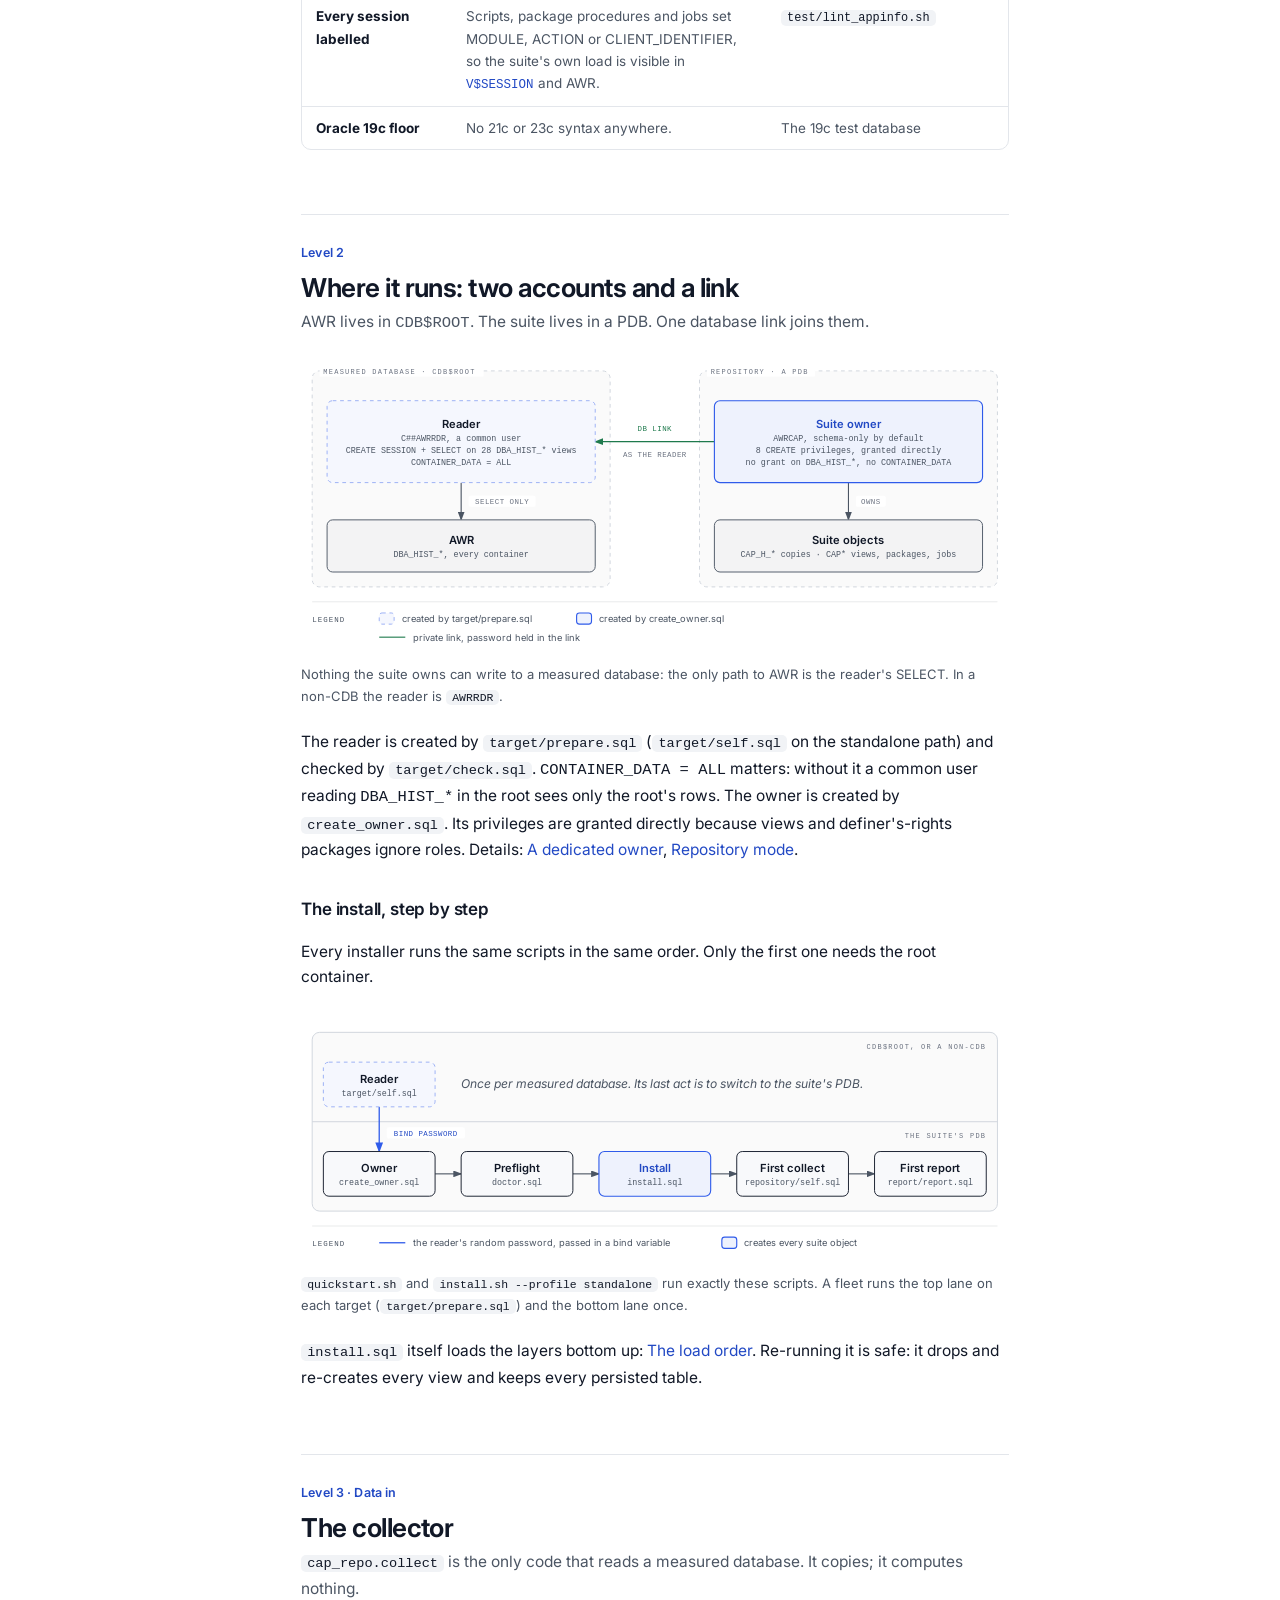
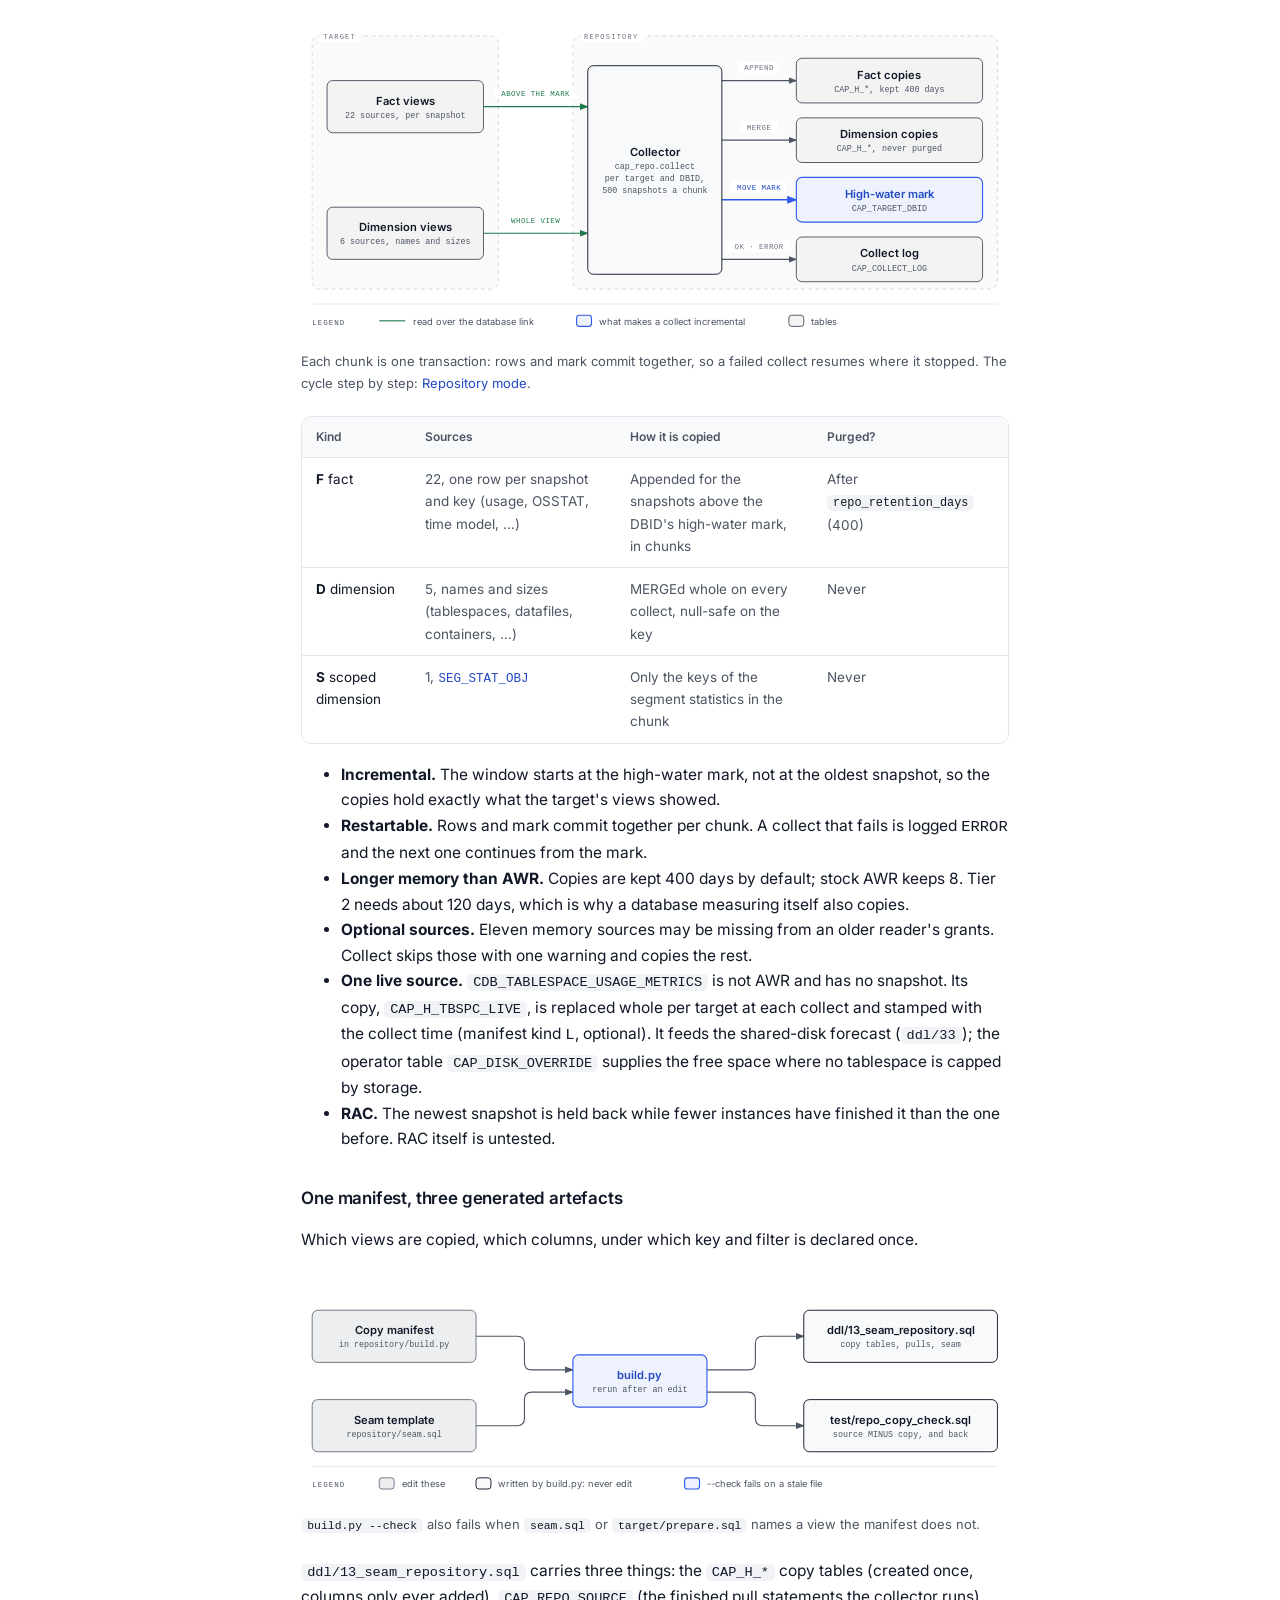
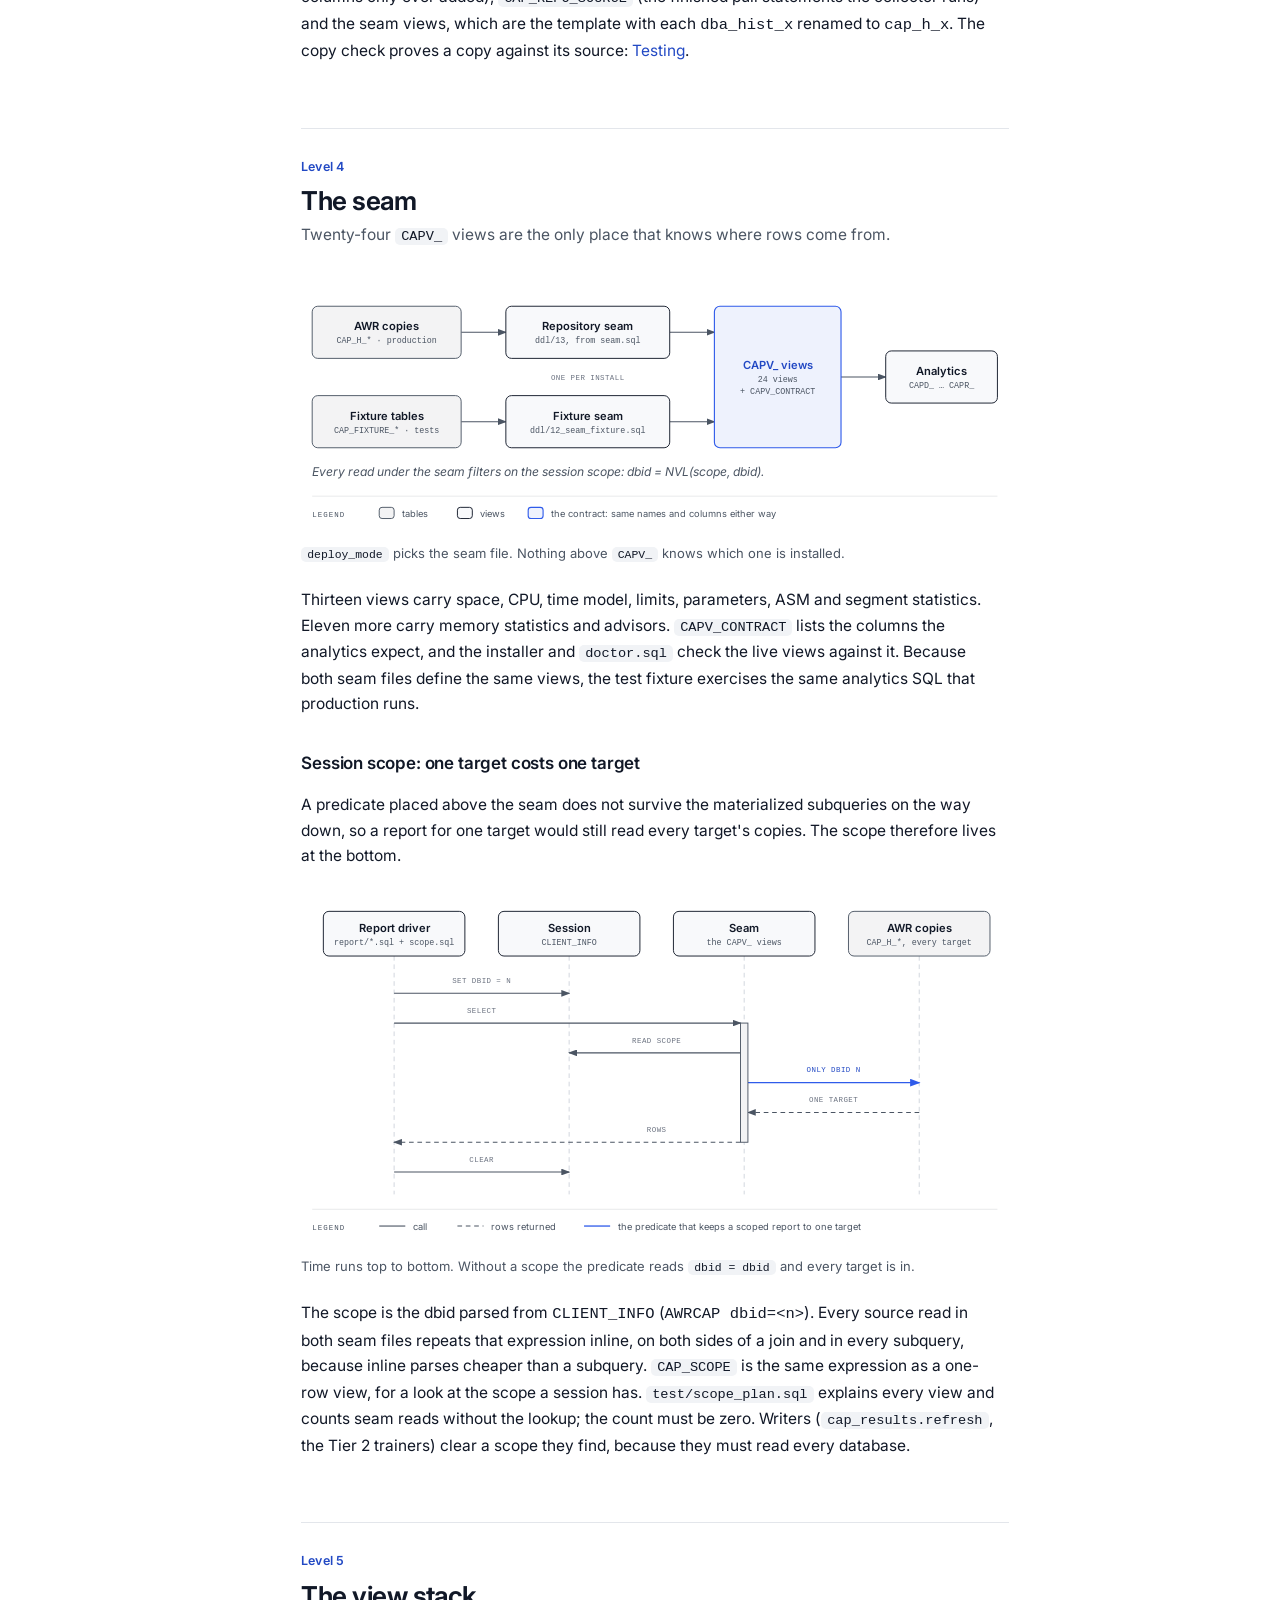
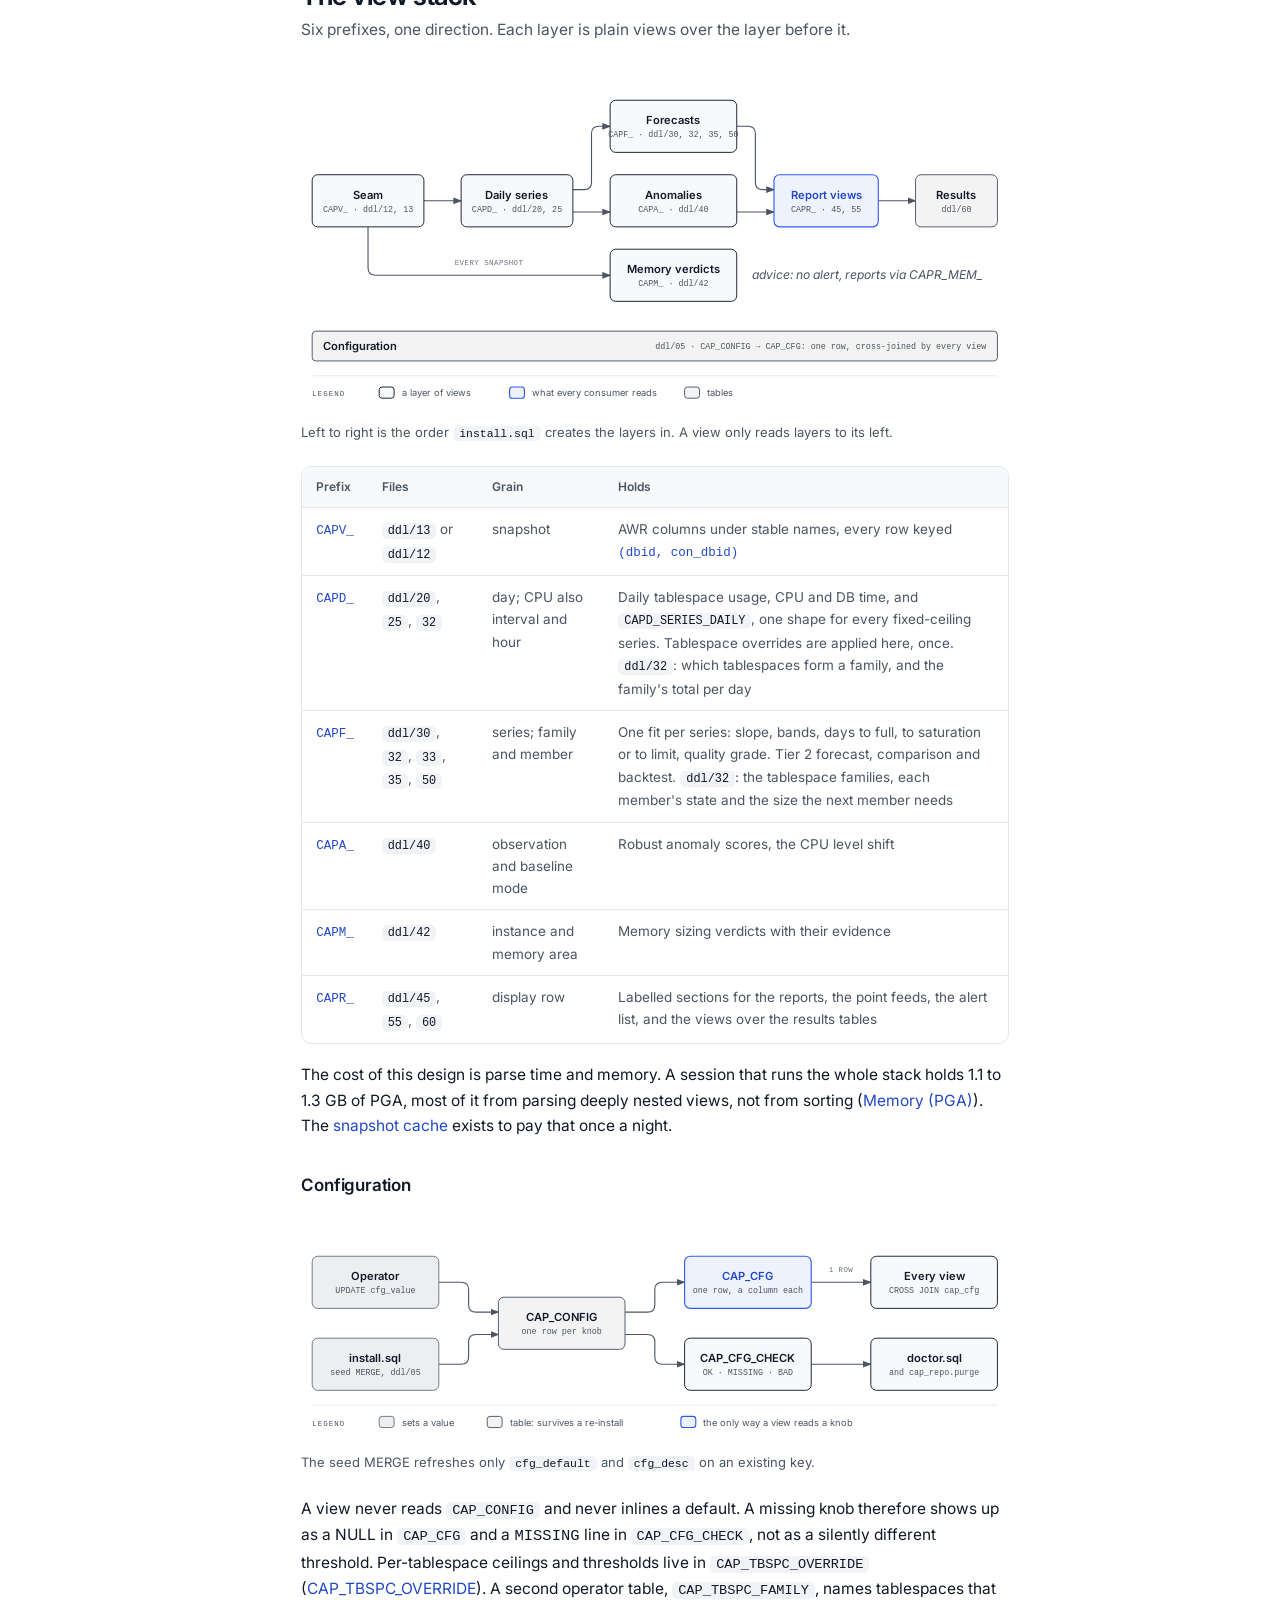
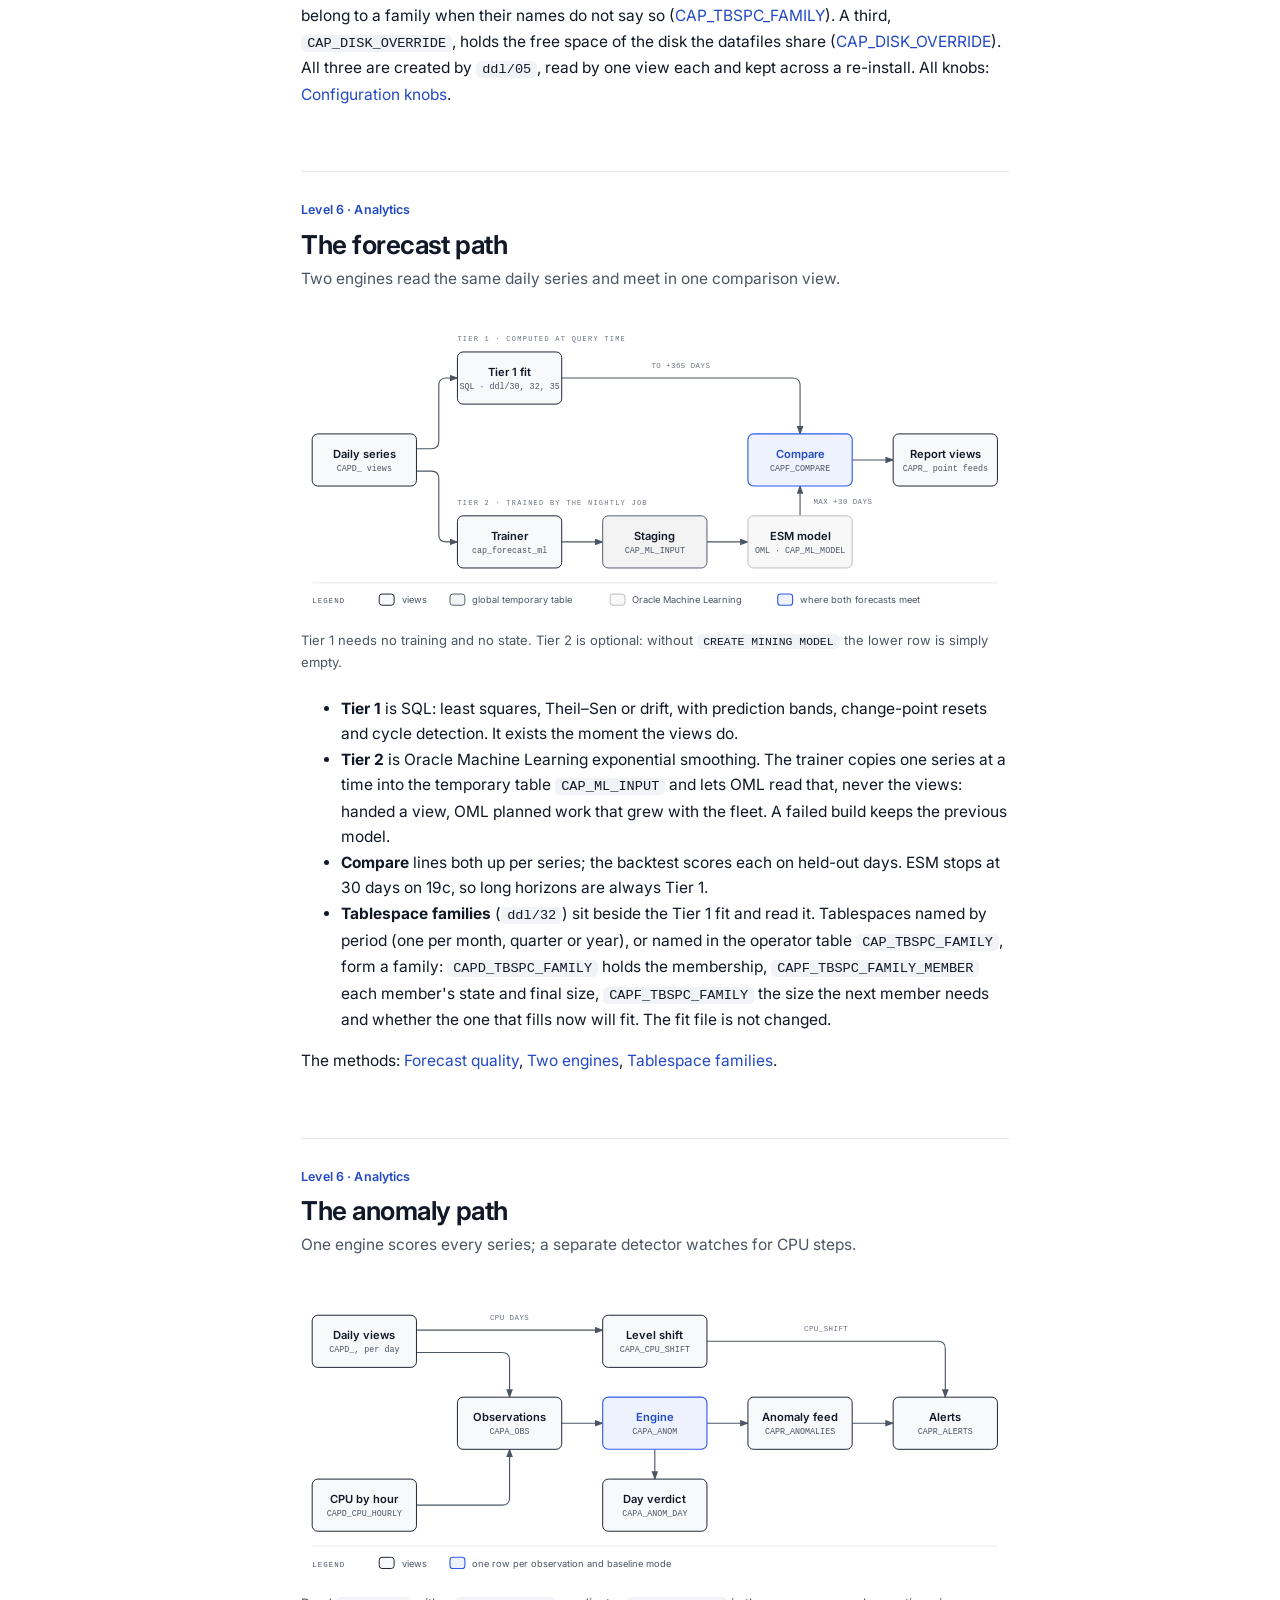
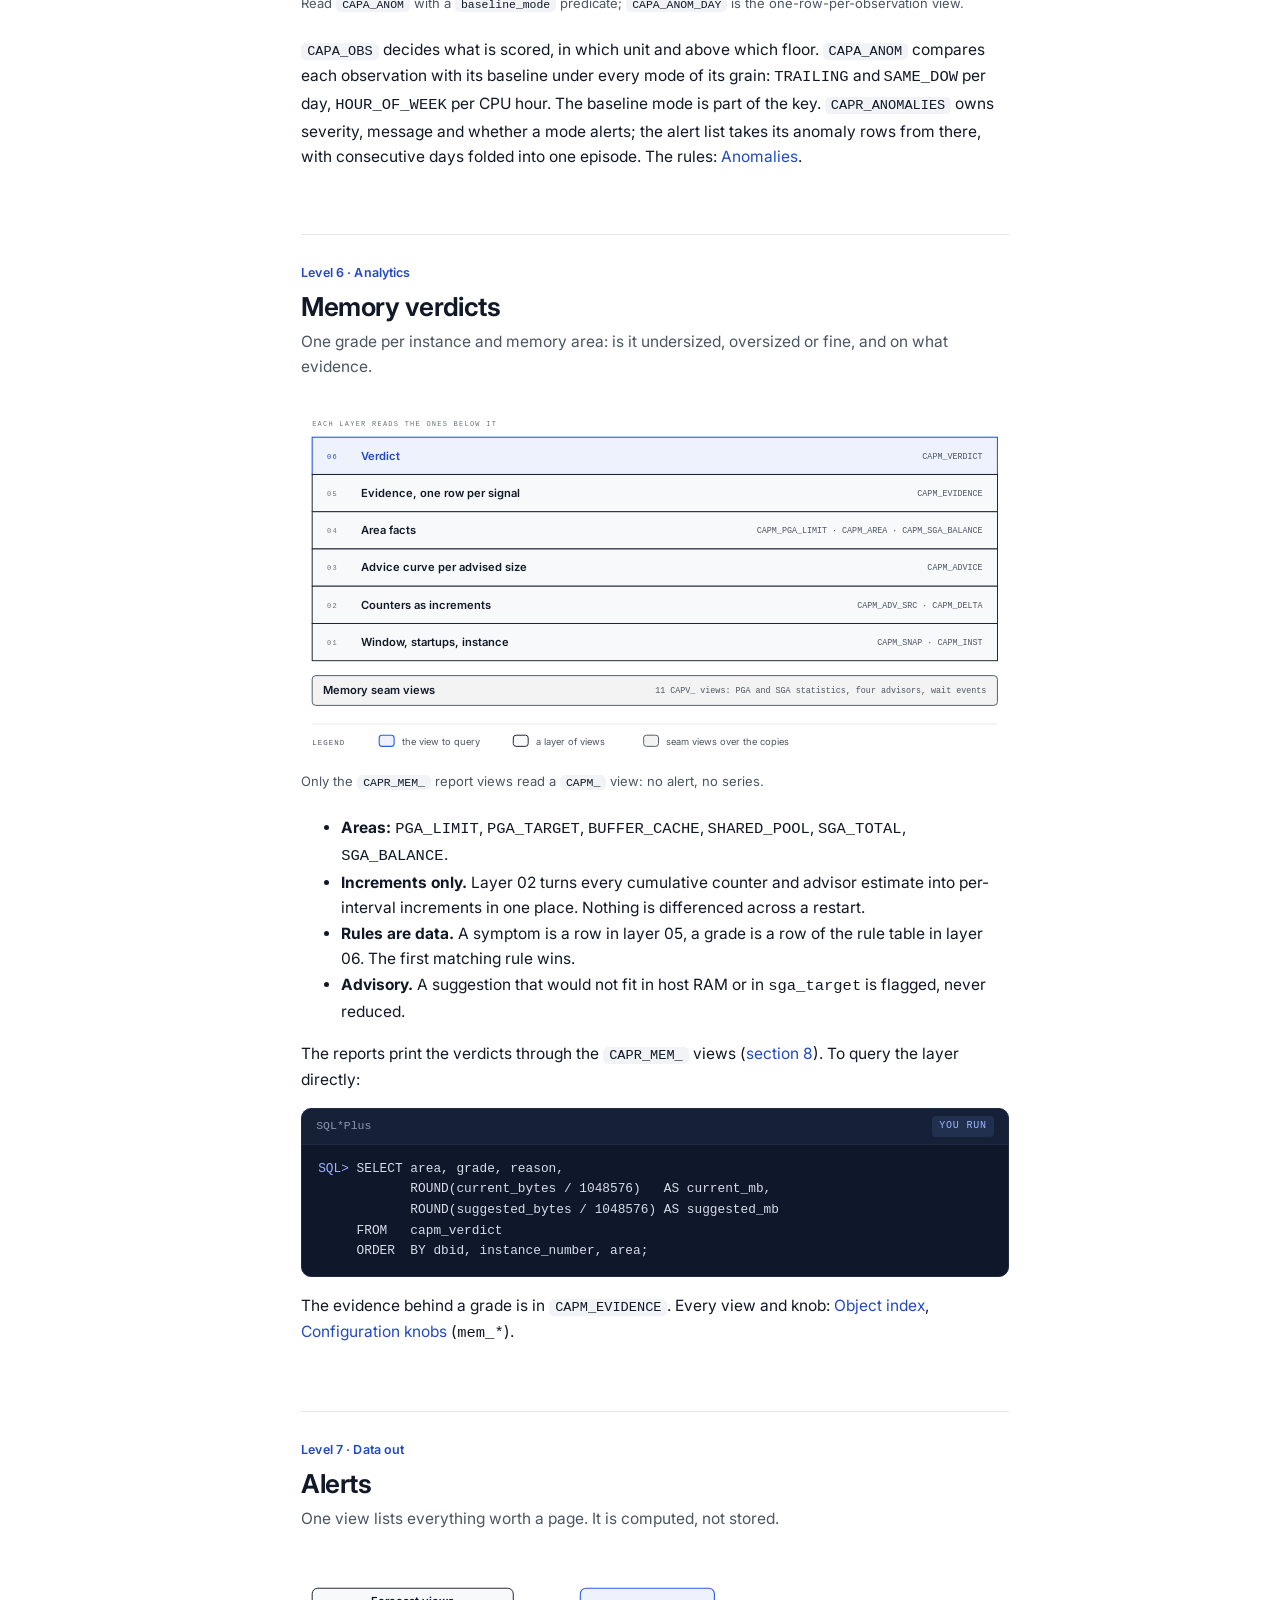
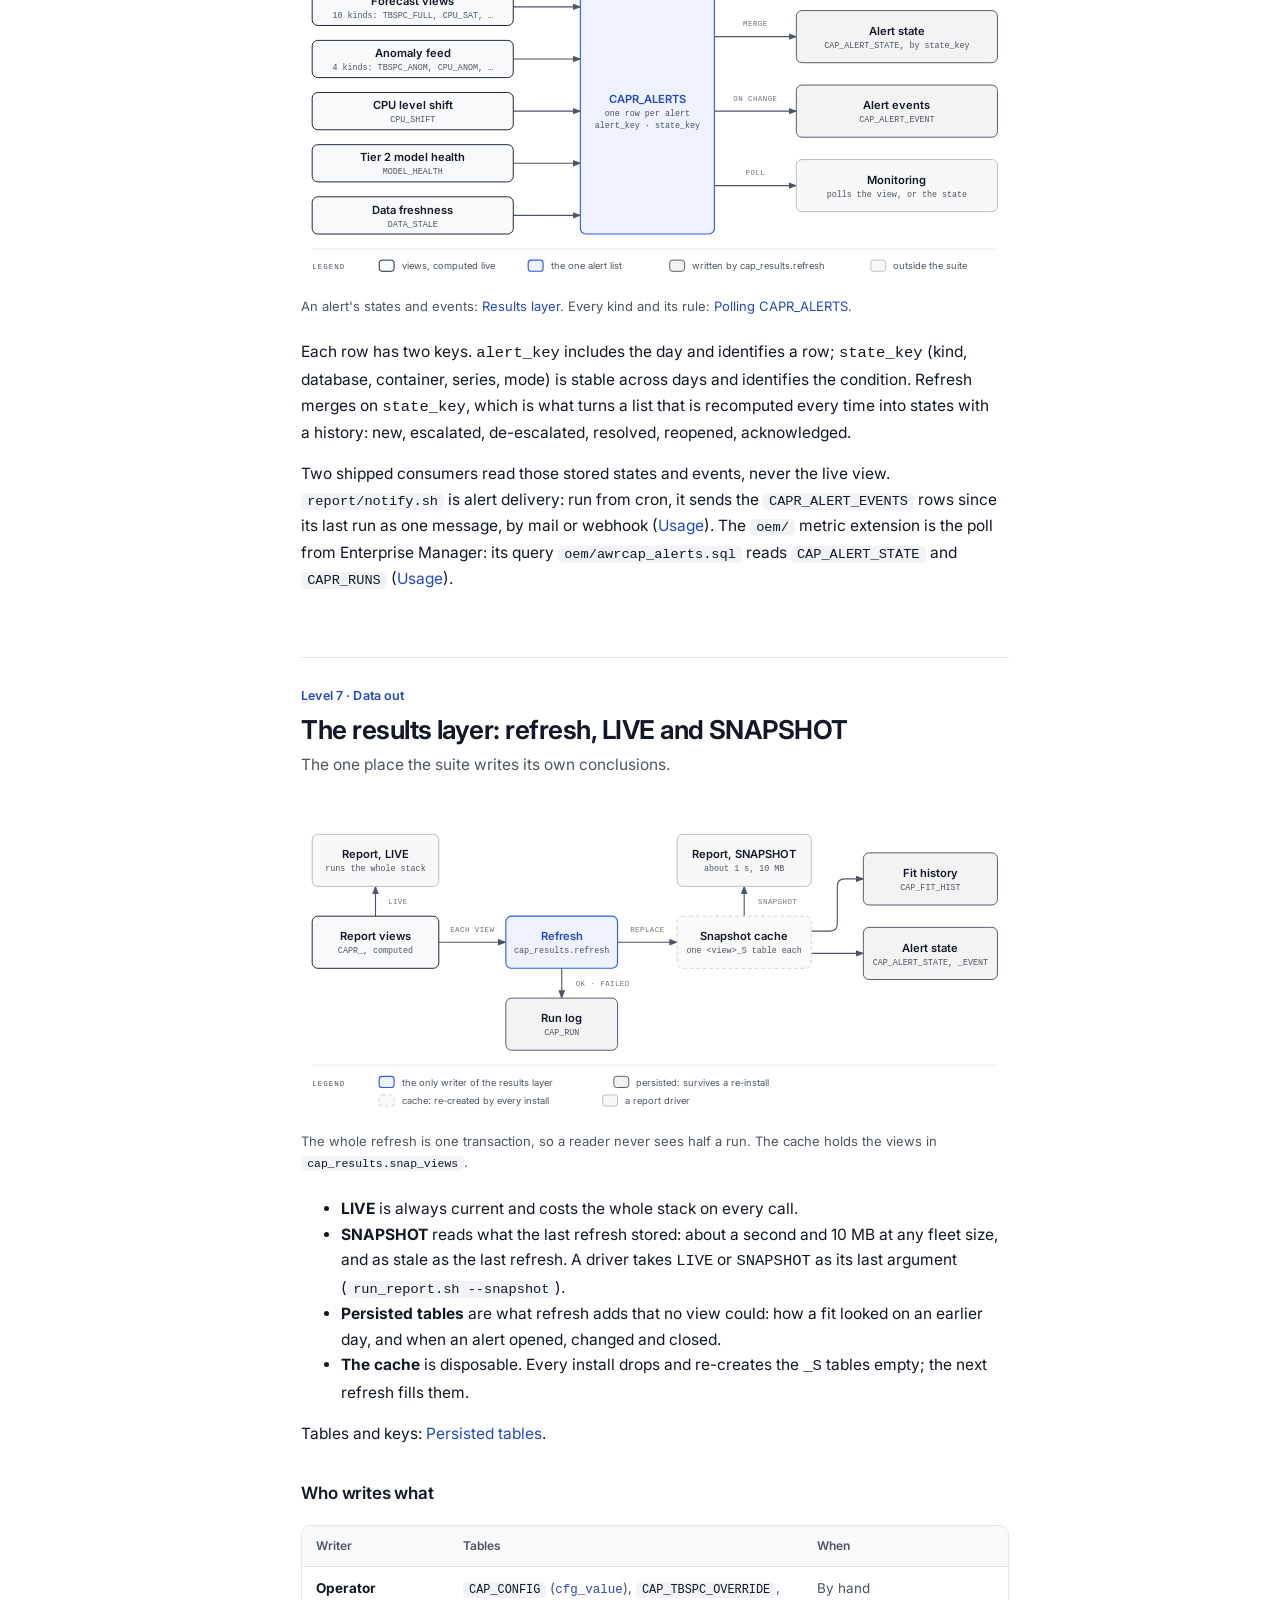
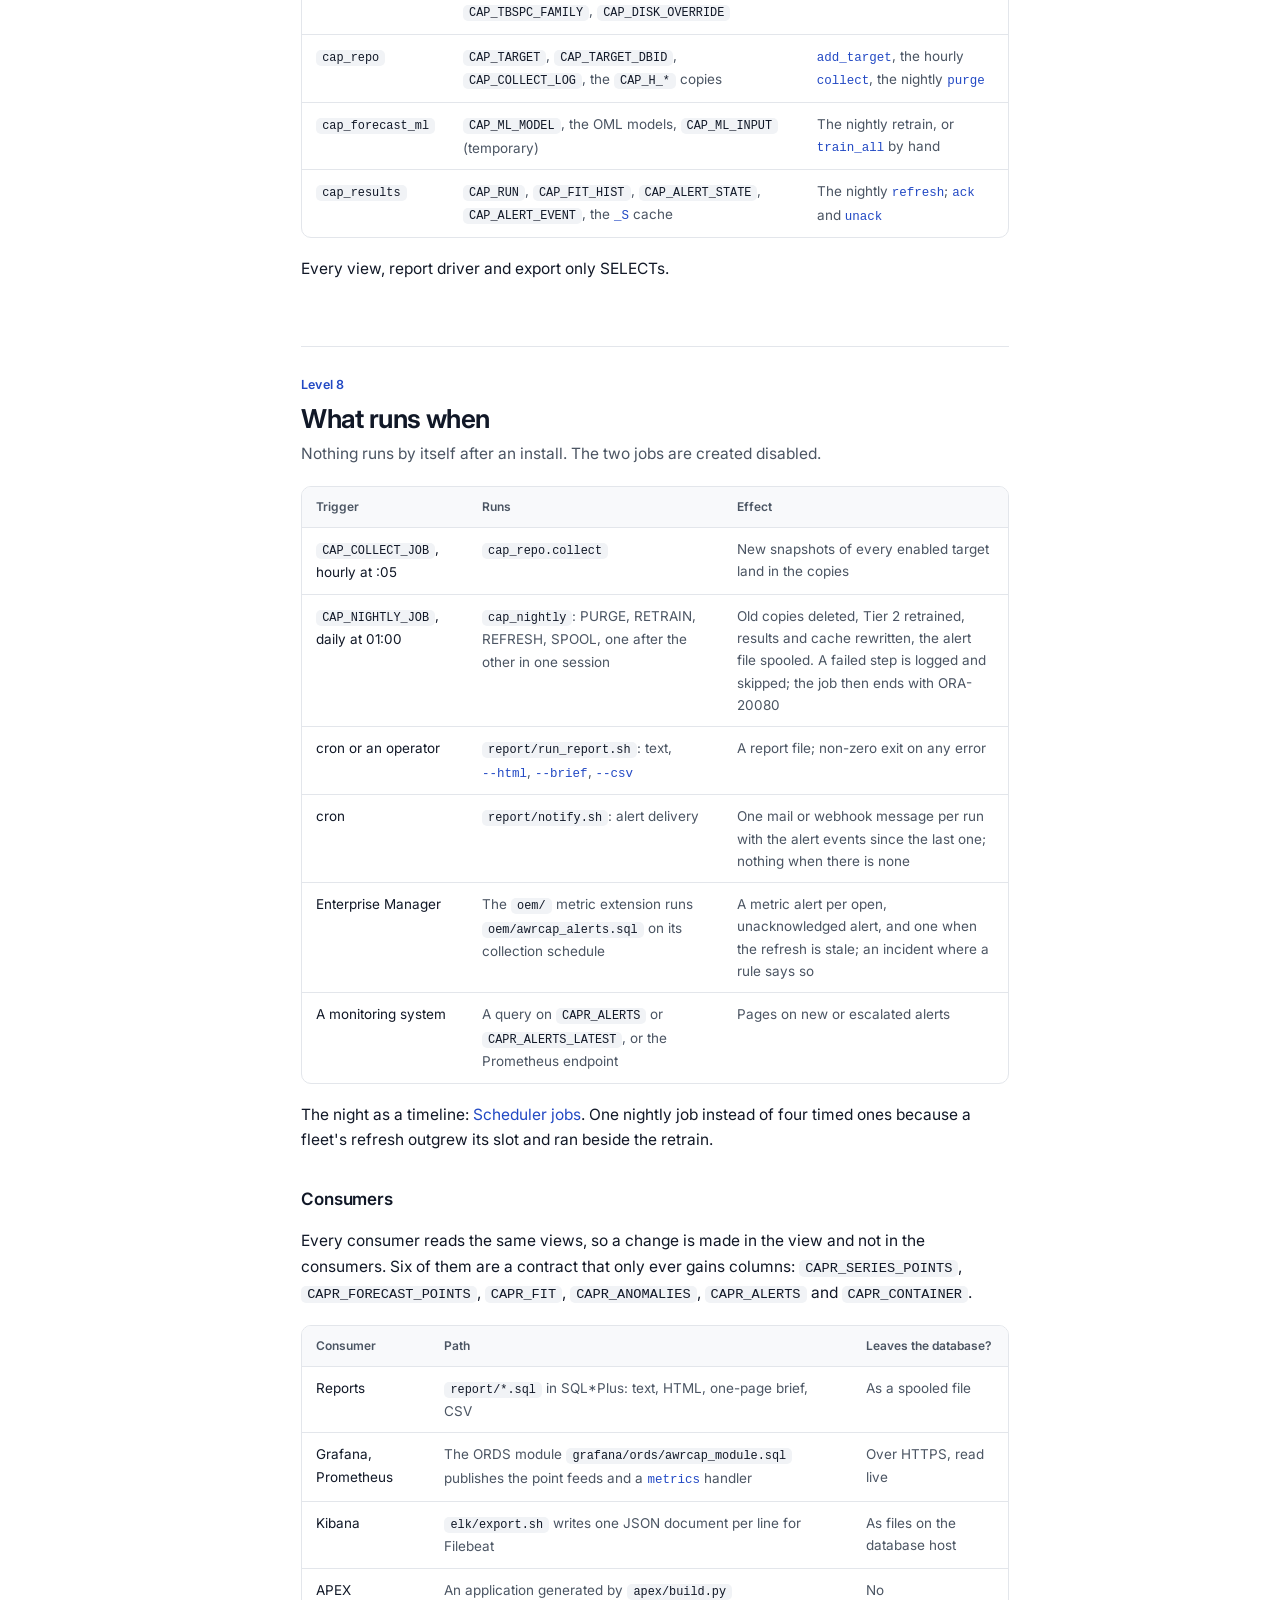
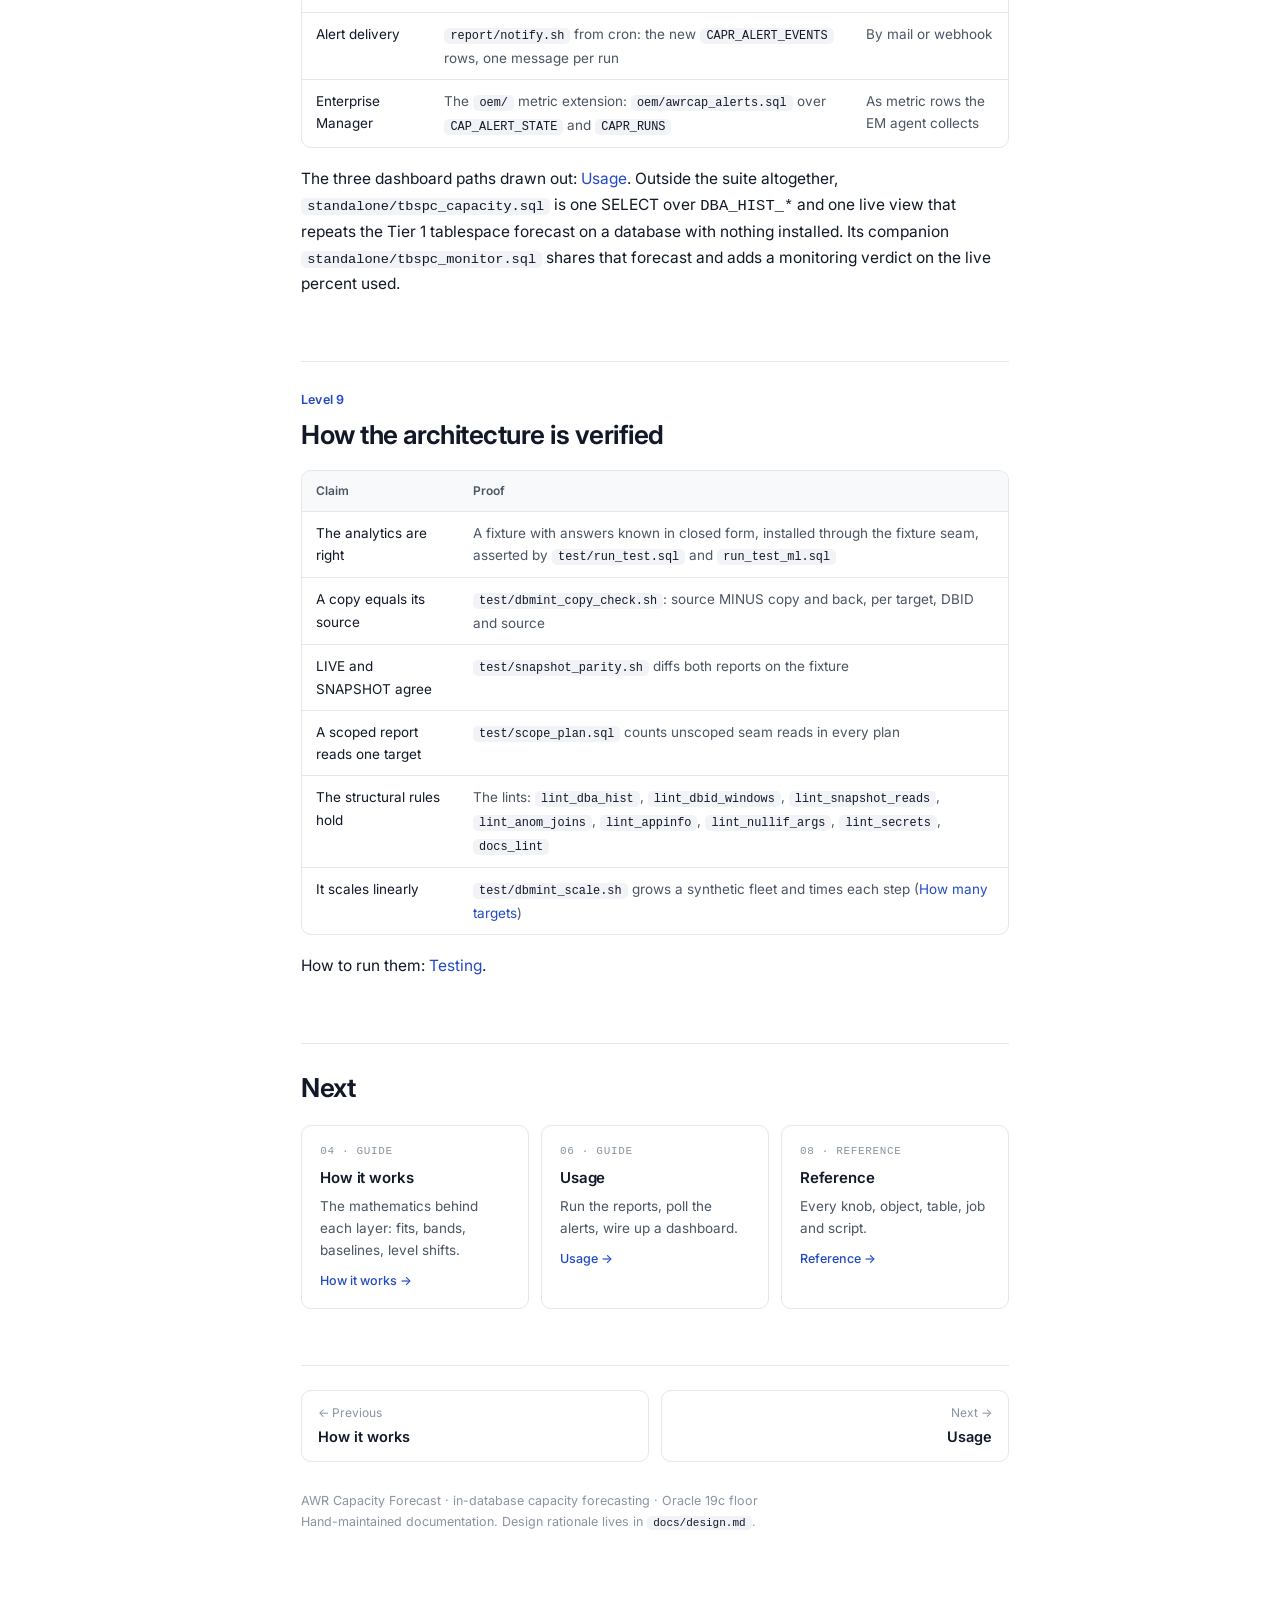
==== commit ce5ff02e: "Docs: name every lint, drop a stale series count architecture.html listed six lints of eight. testin" ====
--- a/docs/architecture.html
+++ b/docs/architecture.html
@@ -1327,7 +1327,7 @@
             <tr><td>A copy equals its source</td><td class="def"><span class="inline">test/dbmint_copy_check.sh</span>: source MINUS copy and back, per target, DBID and source</td></tr>
             <tr><td>LIVE and SNAPSHOT agree</td><td class="def"><span class="inline">test/snapshot_parity.sh</span> diffs both reports on the fixture</td></tr>
             <tr><td>A scoped report reads one target</td><td class="def"><span class="inline">test/scope_plan.sql</span> counts unscoped seam reads in every plan</td></tr>
-            <tr><td>The structural rules hold</td><td class="def">Six lints: <span class="inline">lint_dba_hist</span>, <span class="inline">lint_dbid_windows</span>, <span class="inline">lint_snapshot_reads</span>, <span class="inline">lint_anom_joins</span>, <span class="inline">lint_appinfo</span>, <span class="inline">docs_lint</span></td></tr>
+            <tr><td>The structural rules hold</td><td class="def">The lints: <span class="inline">lint_dba_hist</span>, <span class="inline">lint_dbid_windows</span>, <span class="inline">lint_snapshot_reads</span>, <span class="inline">lint_anom_joins</span>, <span class="inline">lint_appinfo</span>, <span class="inline">lint_nullif_args</span>, <span class="inline">lint_secrets</span>, <span class="inline">docs_lint</span></td></tr>
             <tr><td>It scales linearly</td><td class="def"><span class="inline">test/dbmint_scale.sh</span> grows a synthetic fleet and times each step (<a href="reference.html#fleet-size">How many targets</a>)</td></tr>
           </tbody>
         </table>
